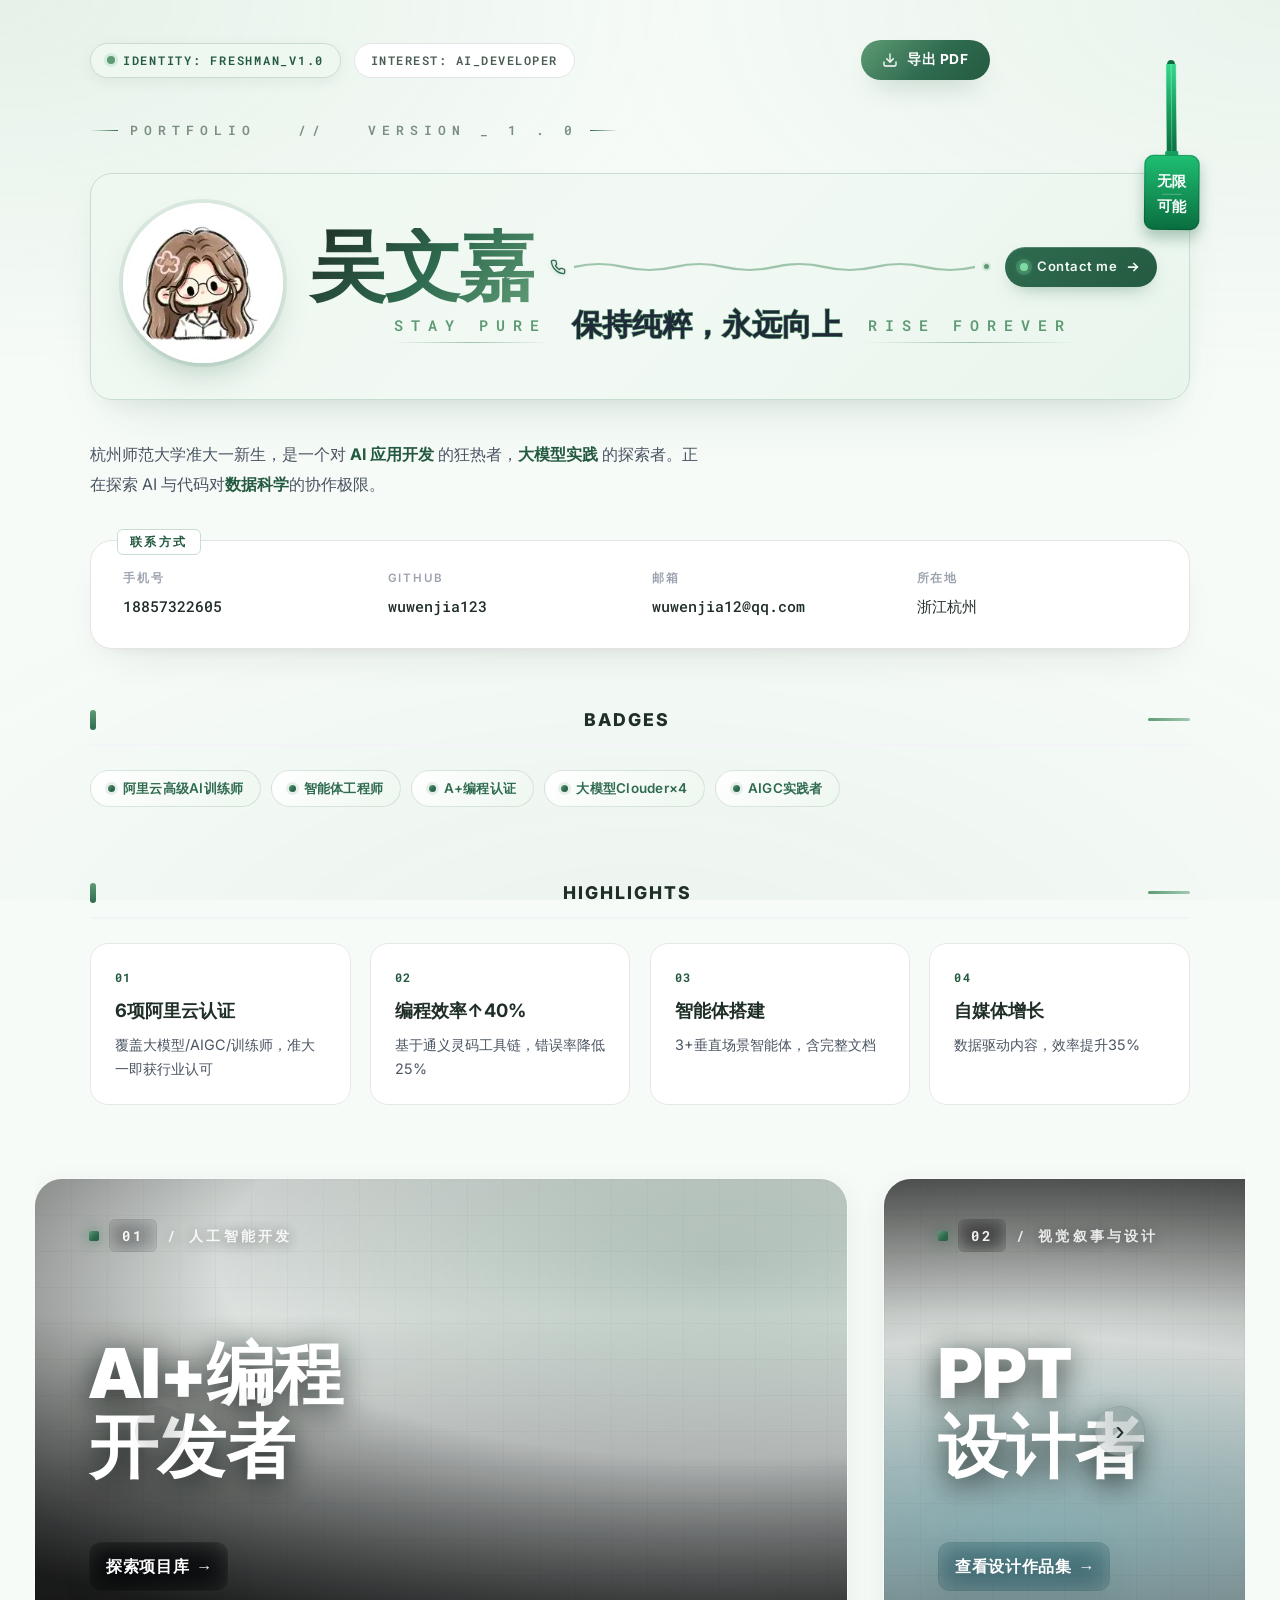
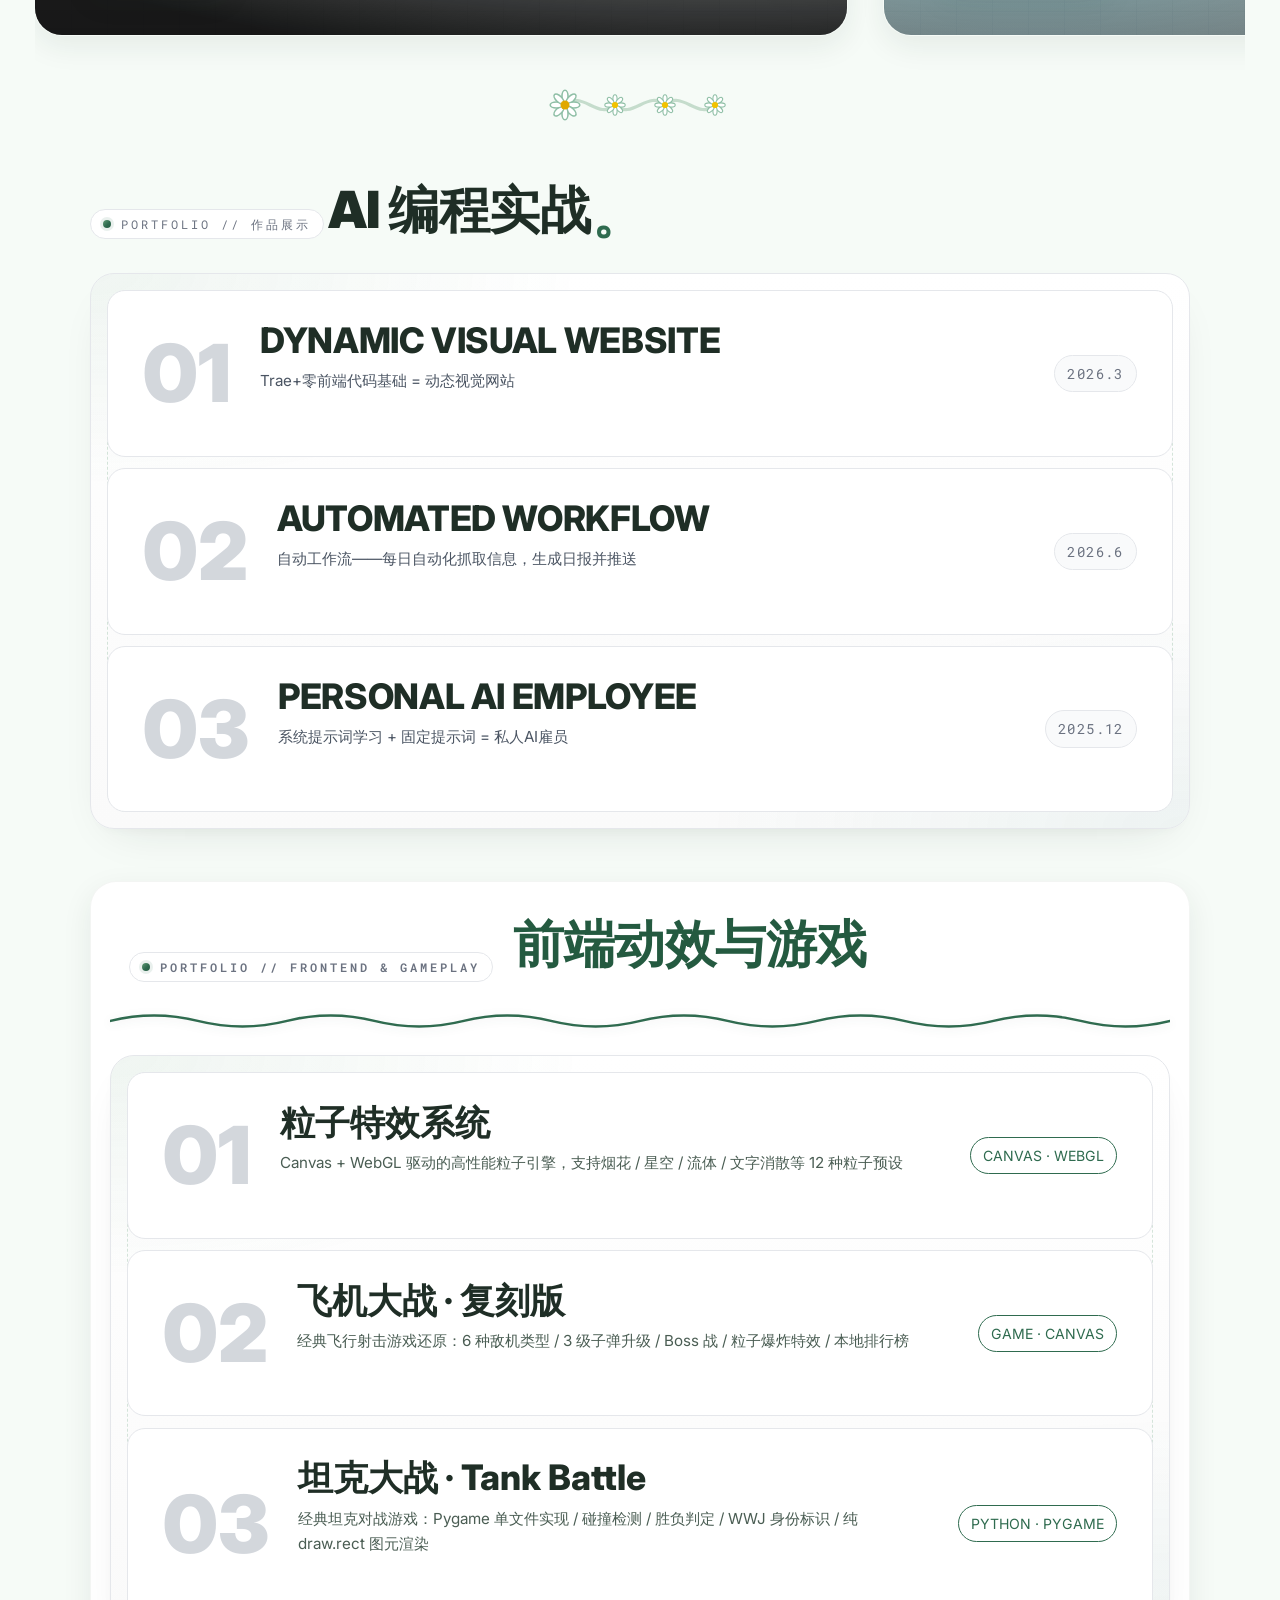
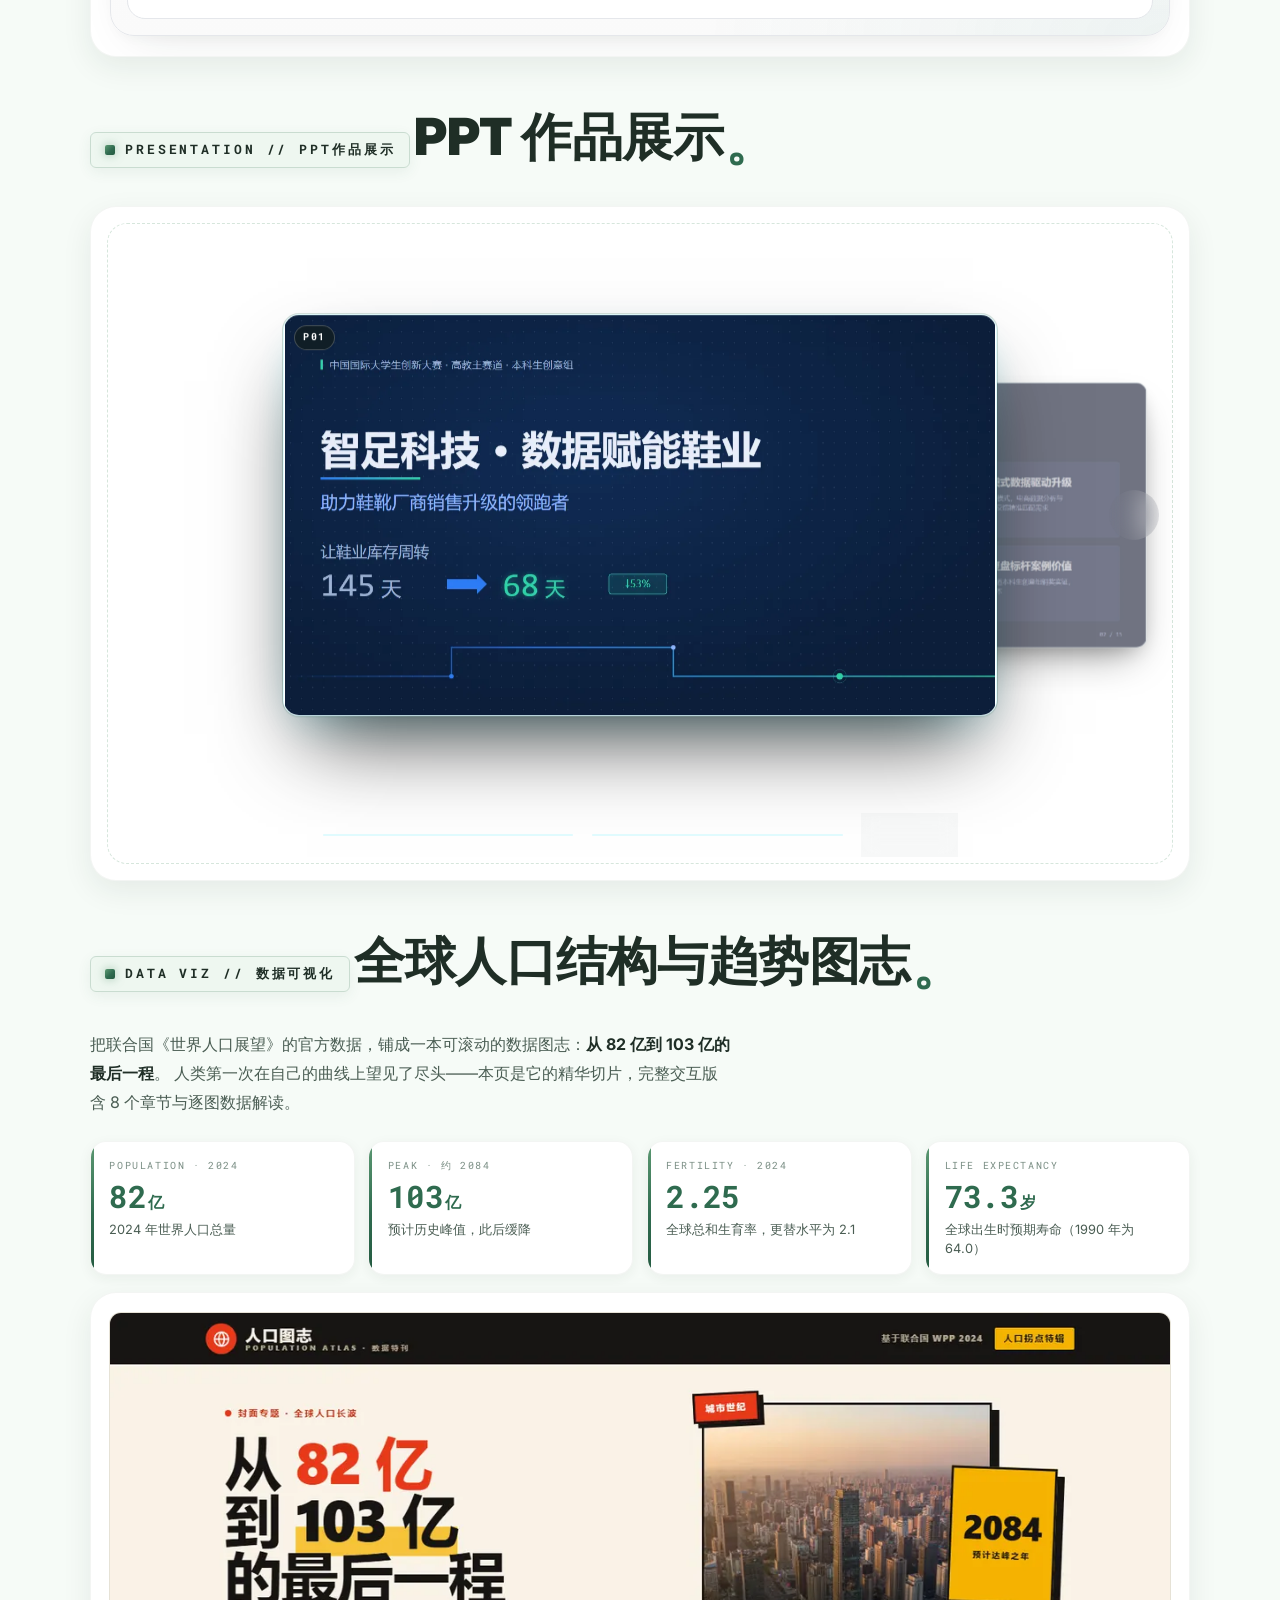
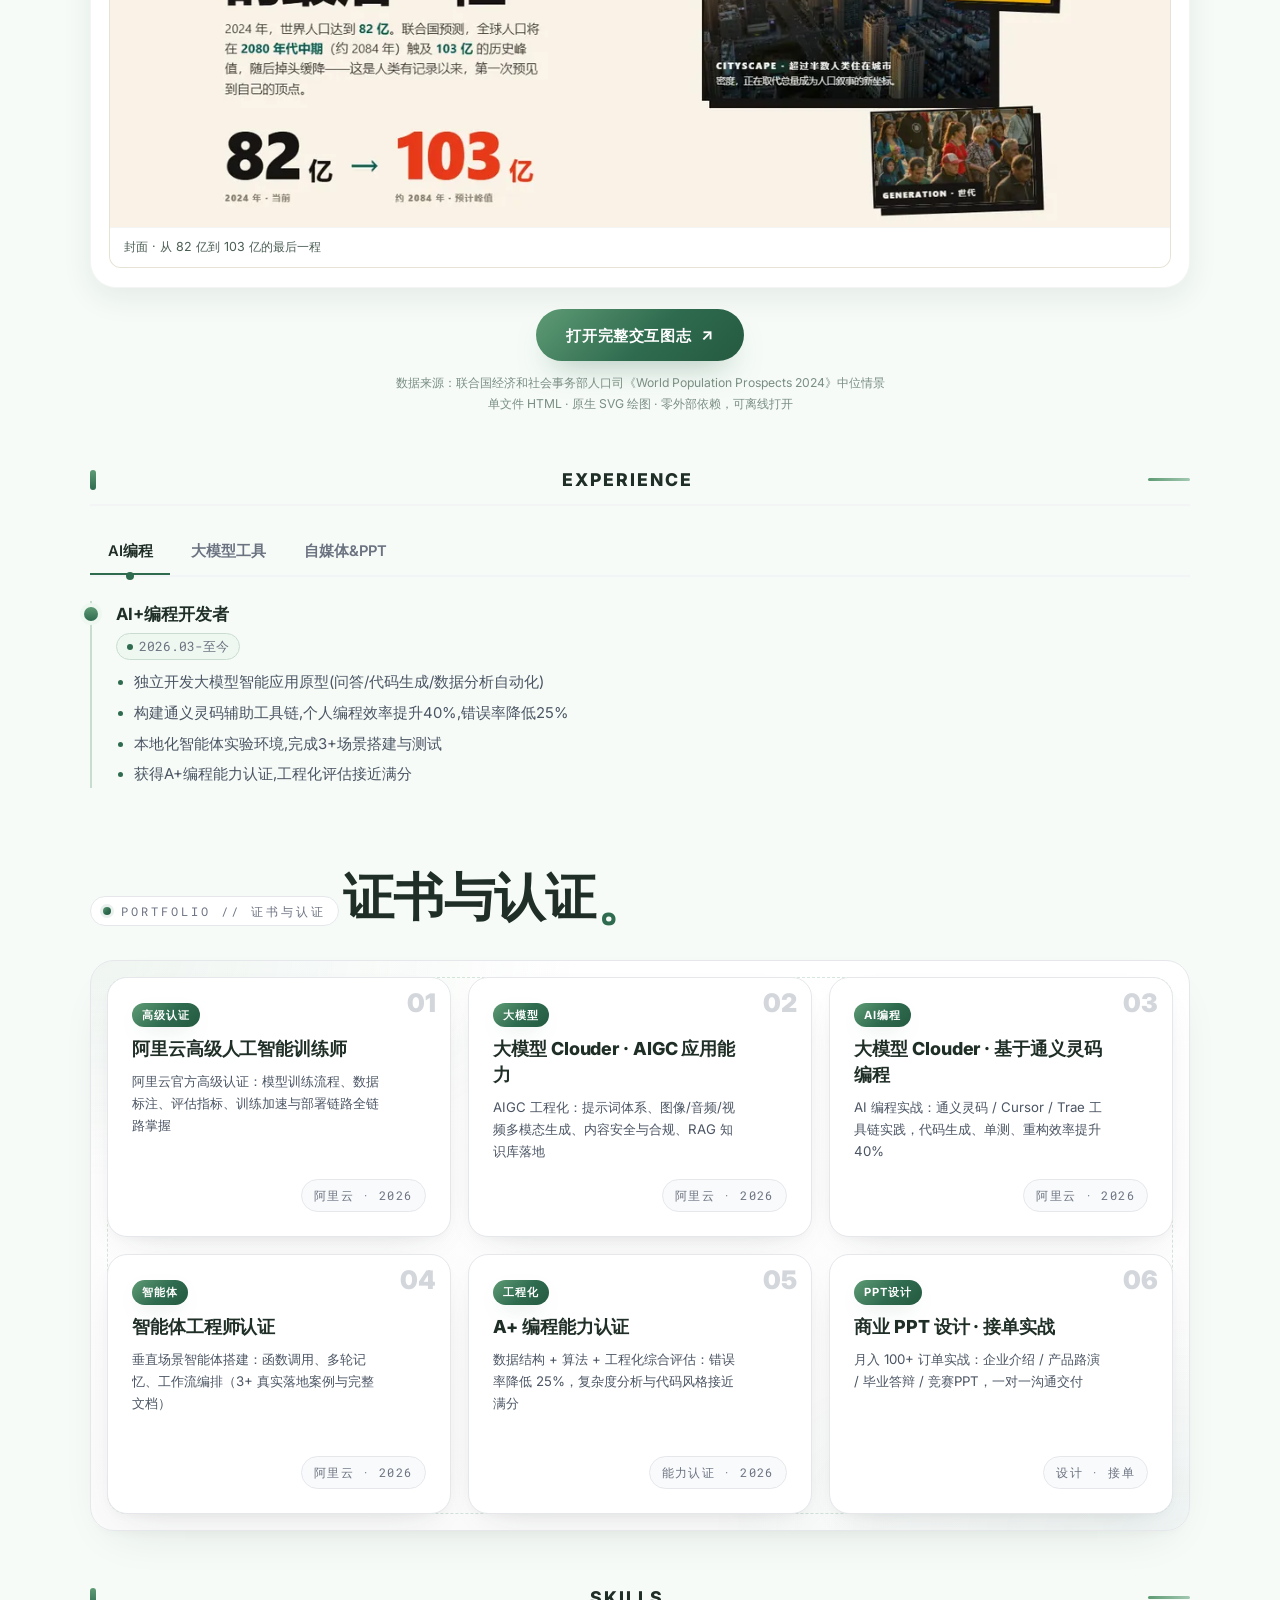
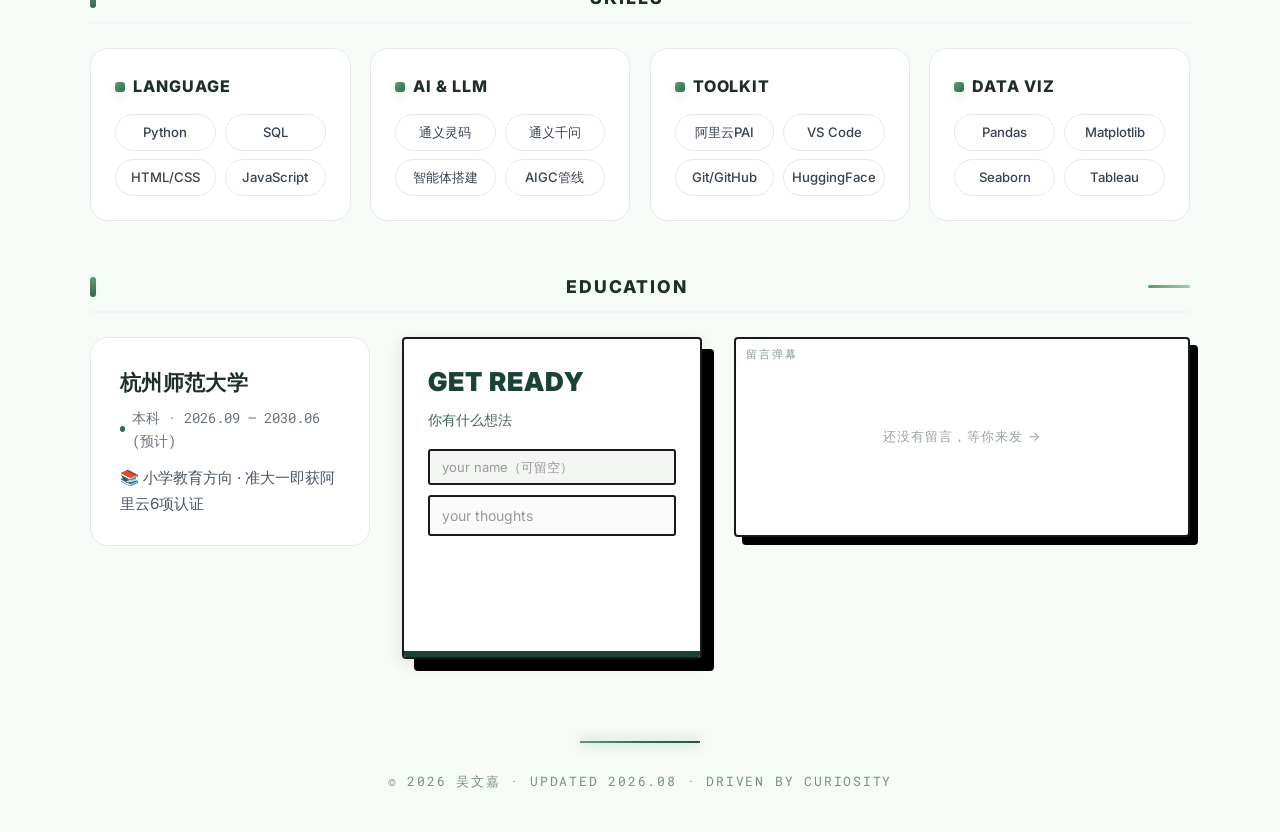
==== index.html @ 11689902 "chore: 数据可视化栏目图集精简为仅展示封面首图 - 移除图集中其余 7 张图表（viz-01~07），仅保留封面 viz-00-cover.webp - 同步删除未引用的 7 个 WebP 资源" ====
<!DOCTYPE html>
<html lang="zh-CN">
<head>
  <meta charset="UTF-8">
  <meta name="viewport" content="width=device-width, initial-scale=1.0, viewport-fit=cover, maximum-scale=5.0, user-scalable=yes">
  <title>吴文嘉 · 个人简历</title>
  <!-- 字体：Inter / Noto Sans SC / Roboto Mono —— Inter 与 Noto Sans SC 使用 Variable 版本（100..900） -->
  <link rel="preconnect" href="https://fonts.googleapis.com" crossorigin>
  <link rel="preconnect" href="https://fonts.gstatic.com" crossorigin>
  <link rel="preconnect" href="https://cdn.jsdelivr.net" crossorigin>
  <!-- 字体非阻塞加载：preload + onload 切换，避免阻塞首屏渲染；noscript 兜底 -->
  <link rel="preload" as="style" href="https://fonts.googleapis.com/css2?family=Inter:wght@100..900&family=Noto+Sans+SC:wght@100..900&family=Roboto+Mono:wght@400;500;700&display=swap" onload="this.onload=null;this.rel='stylesheet'">
  <noscript><link rel="stylesheet" href="https://fonts.googleapis.com/css2?family=Inter:wght@100..900&family=Noto+Sans+SC:wght@100..900&family=Roboto+Mono:wght@400;500;700&display=swap"></noscript>

  <style>
    * {
      margin: 0;
      padding: 0;
      box-sizing: border-box;
    }

    /* ================================================================
       DESIGN SYSTEM · 统一 Token（方案A：白茶青绿 · 墨绿主导）
       基调：米调淡绿（宣纸 + 雨后茶田）+ 深墨绿灰文字 + 墨绿主强调
       ================================================================ */
    :root {
      /* ---- Color · 语义色 ---- */
      --bg-root:        #F6FBF7;   /* 极淡米青绿，宣纸白透一丝茶润 */
      --bg-surface-1:   #EEF7F0;   /* 淡雾青绿，卡片容器底 */
      --bg-surface-2:   #E6F1E9;   /* 青绿中层，分组/分隔底 */
      --bg-card:        #FFFFFF;   /* 纯白卡片 */
      --bg-white:       #FFFFFF;
      --bg-glass:       rgba(50,80,60,0.03);
      --bg-glass-strong:rgba(255,255,255,0.82);

      --text-primary:   #1F2E26;   /* 深墨绿灰 */
      --text-secondary: #4A5D53;   /* 中绿灰 */
      --text-tertiary:  #7A8E84;   /* 浅绿灰 */
      --text-muted:     #A3B1A8;

      --border-soft:    rgba(50,80,60,0.06);
      --border-mid:     rgba(50,80,60,0.10);
      --border-strong:  rgba(50,80,60,0.16);

      /* ---- 强调色：墨绿主强调 + 竹青辅助 ---- */
      --accent-primary:  #2F6B4F;   /* 深墨绿，主强调 */
      --accent-primary-2:#5E9B74;   /* 竹青，浅档/渐变过渡 */
      --accent-red:     #C25E44;
      --accent-green:   #5E9B74;   /* 竹青绿，成功/正向提示 */
      --accent-cyan:    #4F9D8F;
      --accent-magenta: #8A6FB8;
      --accent-violet:  #6B7FA8;

      --neon-glow-primary: 0 10px 30px -12px rgba(47,107,79,0.32);
      --neon-glow-cyan:   0 10px 30px -12px rgba(79,157,143,0.28);
      --neon-glow-magenta:0 10px 30px -12px rgba(138,111,184,0.25);

      /* ---- Gradients ---- */
      --grad-accent:    linear-gradient(135deg, #5E9B74 0%, #2F6B4F 55%, #245A40 100%);
      --grad-neon:      linear-gradient(90deg,  #4F9D8F 0%, #6B7FA8 50%, #8A6FB8 100%);
      --grad-hud:       linear-gradient(135deg, #4F9D8F 0%, #2F6B4F 100%);
      --grad-bg:        radial-gradient(120% 100% at 12% 0%, rgba(94,155,116,0.09) 0%, rgba(0,0,0,0) 55%),
                        radial-gradient(120% 100% at 100% 0%, rgba(94,155,116,0.07) 0%, rgba(0,0,0,0) 55%),
                        radial-gradient(120% 120% at 50% 120%, rgba(94,155,116,0.05) 0%, rgba(0,0,0,0) 60%);
      --grad-grid:
        linear-gradient(rgba(50,80,60,0.05) 1px, transparent 1px),
        linear-gradient(90deg, rgba(50,80,60,0.05) 1px, transparent 1px);

      /* ---- Typography · 通用字族 ---- */
      --font-sans:   'Inter', -apple-system, BlinkMacSystemFont, 'PingFang SC', 'Hiragino Sans GB',
                     'Microsoft YaHei', 'Helvetica Neue', Helvetica, Arial, sans-serif;
      --font-mono:   'Roboto Mono', 'Courier New', Courier, monospace;
      --font-display:'Inter', -apple-system, BlinkMacSystemFont, 'PingFang SC', 'Microsoft YaHei', sans-serif;
      --font-tech:   'Roboto Mono', 'Courier New', monospace;

      /* ---- Spacing · 8px 栅格 ---- */
      --space-1: 0.25rem; --space-2: 0.5rem; --space-3: 0.75rem;
      --space-4: 1rem;   --space-5: 1.5rem;  --space-6: 2rem;
      --space-7: 2.5rem; --space-8: 3rem;    --space-10: 4rem;

      /* ---- Radius · 圆角体系 ---- */
      --r-sm:  6px;
      --r-md:  12px;
      --r-lg:  16px;
      --r-xl:  20px;
      --r-2xl: 26px;
      --r-full:9999px;

      /* ---- Shadow · 统一阴影 ---- */
      --shadow-soft:    0 4px 14px rgba(31,46,38,0.06);
      --shadow-card:    0 10px 30px rgba(31,46,38,0.08);
      --shadow-lift:    0 18px 44px -18px rgba(31,46,38,0.18), 0 8px 20px -12px rgba(31,46,38,0.10);
      --shadow-primary:  0 24px 60px -20px rgba(47,107,79,0.25);
      --shadow-neon:    0 20px 60px -18px rgba(79,157,143,0.18);

      /* ---- Motion · 动效曲线 ---- */
      --ease-out-expo: cubic-bezier(.22,1,.36,1);
      --ease-spring:   cubic-bezier(.34,1.56,.64,1);
      --dur-fast:  .20s;
      --dur-base:  .32s;
      --dur-slow:  .56s;
      --dur-glow:  1.6s;

      /* ---- 玻璃通用参数（仅作为兼容兜底，默认不用） ---- */
      --glass-blur:     blur(14px);
      --glass-blur-sm:  blur(8px);
      --noise-opacity:  0.00;
    }

    /* === 整站背景：白画布 + 极淡径向光晕（还原重构前） === */
    html, body {
      background: var(--bg-root);
      color: var(--text-primary);
      scroll-behavior: smooth;
    }
    body {
      position: relative;
      isolation: isolate;
    }
    body::before {
      content: '';
      position: fixed;
      inset: 0;
      z-index: -2;
      background:
        radial-gradient(90% 70% at 0% 0%, rgba(94,155,116,0.10), rgba(0,0,0,0) 60%),
        radial-gradient(90% 70% at 100% 0%, rgba(94,155,116,0.08), rgba(0,0,0,0) 60%),
        radial-gradient(110% 80% at 50% 110%, rgba(47,107,79,0.05), rgba(0,0,0,0) 65%);
      pointer-events: none;
    }
    body::after {
      content: none;
    }

    body {
      font-family: var(--font-sans);
      color: var(--text-primary);
      line-height: 1.65;
      -webkit-font-smoothing: antialiased;
      -moz-osx-font-smoothing: grayscale;
      display: flex;
      flex-direction: column;
      align-items: center;
      min-height: 100vh;
      padding: 0 1rem;
    }
    /* 全局选择文本 */
    ::selection { background: rgba(47,107,79,0.18); color: #1F2E26; }
    /* 全站内滚动条（还原浅色） */
    ::-webkit-scrollbar { width: 10px; height: 10px; }
    ::-webkit-scrollbar-track { background: transparent; }
    ::-webkit-scrollbar-thumb {
      background: linear-gradient(180deg, #D4D4D8, #A1A1AA);
      border-radius: 999px;
      border: 2px solid var(--bg-root);
    }
    ::-webkit-scrollbar-thumb:hover {
      background: linear-gradient(180deg, #5E9B74, #2F6B4F);
    }

    .container {
      max-width: 1100px;     /* 加宽，给 PPT/三栏作品展示更多呼吸空间 */
      width: 100%;
      display: flex;
      flex-direction: column;
      flex: 1;
      padding: 2.5rem 0;
    }

    /* ============ 顶部标签栏 ============ */
    .top-bar {
      display: flex;
      justify-content: space-between;
      align-items: center;
      margin-bottom: 2.5rem;
      flex-wrap: wrap;
      gap: 1rem;
    }

    .tag-group {
      display: flex;
      gap: 0.8rem;
      flex-wrap: wrap;
    }

    .tag-identity {
      background: #EEF7F0;
      color: #245A40;
      padding: 0.4rem 1rem;
      font-size: 0.78rem;
      font-weight: 600;
      letter-spacing: 0.14em;
      font-family: var(--font-mono);
      display: inline-flex;
      align-items: center;
      gap: 0.5rem;
      border: 1px solid #C9DCD0;
      border-radius: 999px;
      box-shadow: 0 4px 14px rgba(47,107,79,0.08);
    }

    .tag-identity::before {
      content: '';
      width: 8px;
      height: 8px;
      background: var(--accent-green);
      border-radius: 50%;
      display: inline-block;
      box-shadow: 0 0 0 3px rgba(22,163,74,0.12);
      animation: onlinePulse 2s var(--ease-out-expo) infinite;
    }
    @keyframes onlinePulse {
      0%,100% { box-shadow: 0 0 0 3px rgba(22,163,74,0.10); }
      50%     { box-shadow: 0 0 0 5px rgba(22,163,74,0.06); }
    }

    .tag-interest {
      background: #FFFFFF;
      color: var(--text-secondary);
      border: 1px solid #E4E4E7;
      padding: 0.4rem 1rem;
      font-size: 0.78rem;
      font-weight: 600;
      letter-spacing: 0.12em;
      font-family: var(--font-mono);
      border-radius: 999px;
      transition: all var(--dur-base) var(--ease-out-expo);
    }
    .tag-interest:hover {
      color: var(--accent-primary);
      border-color: var(--accent-primary);
      background: #EEF7F0;
      box-shadow: 0 8px 22px -10px rgba(47,107,79,0.30);
    }

    .btn-export {
      background: var(--grad-accent);
      color: #FFFFFF;
      border: none;
      margin-right: 200px;     /* 与右侧挂绳拉开间距，按钮整体左移、不重叠 */
      padding: 0.7rem 1.35rem;
      font-size: 0.86rem;
      font-weight: 700;
      letter-spacing: 0.04em;
      font-family: var(--font-sans);
      cursor: pointer;
      display: inline-flex;
      align-items: center;
      gap: 0.55rem;
      border-radius: 999px;
      transition: all var(--dur-base) var(--ease-out-expo);
      position: relative;
      box-shadow: 0 14px 28px -14px rgba(47,107,79,0.45);
    }
    .btn-export:hover {
      transform: translateY(-2px);
      box-shadow: 0 22px 40px -18px rgba(47,107,79,0.55);
    }
    .btn-export svg { width: 16px; height: 16px; }

    /* ============ PORTFOLIO 标题 ============ */
    .portfolio-title {
      font-family: var(--font-tech);
      font-size: 0.80rem;
      color: var(--text-tertiary);
      letter-spacing: 6px;
      font-weight: 600;
      margin-bottom: 2rem;
      text-transform: uppercase;
      display: inline-flex;
      align-items: center;
      gap: 0.75rem;
    }
    .portfolio-title::before {
      content: '';
      width: 28px; height: 1px;
      background: linear-gradient(90deg, transparent, var(--accent-primary));
    }
    .portfolio-title::after {
      content: '';
      width: 28px; height: 1px;
      background: linear-gradient(90deg, var(--accent-primary), transparent);
    }

    /* ============ Hero 主视觉区 ============ */
    .hero {
      display: flex;
      align-items: stretch;
      justify-content: flex-start;
      gap: 1.6rem;
      margin-bottom: 2.5rem;
      flex-wrap: wrap;
      position: relative;
      padding: 1.8rem 2rem;
      border-radius: 22px;
      background: linear-gradient(135deg, #EEF7F0 0%, #F2F9F4 50%, #E8F5EC 100%);
      border: 1px solid #C9DCD0;
      box-shadow: 0 30px 60px -30px rgba(47,107,79,0.18), 0 10px 30px -10px rgba(31,46,38,0.08);
    }

    .hero-avatar {
      width: clamp(110px, 15vw, 160px);
      height: clamp(110px, 15vw, 160px);
      border-radius: 50%;
      object-fit: cover;
      border: 4px solid #FFFFFF;
      box-shadow: 0 0 0 4px rgba(47,107,79,0.10), 0 18px 40px -18px rgba(47,107,79,0.45);
      flex-shrink: 0;
      align-self: center;
    }

    .hero-content {
      flex: 1;
      min-width: 280px;
      display: flex;
      flex-direction: column;
      justify-content: center;
    }

    .hero-name-row {
      display: flex;
      align-items: center;
      gap: 1rem;
      flex-wrap: wrap;
      margin-bottom: 0.15rem;
    }

    /* 中间装饰线：小电话 + 实波浪线 + 端点小圆点 */
    .hero-name-divider {
      flex: 1 1 auto;
      min-width: 80px;
      display: flex;
      align-items: center;
      gap: 0.55rem;
      color: #5E9B74;
    }
    .hero-name-phone {
      width: 16px;
      height: 16px;
      flex-shrink: 0;
      color: #2F6B4F;
      filter: drop-shadow(0 1px 2px rgba(47,107,79,0.25));
    }
    .hero-name-wave {
      flex: 1 1 auto;
      height: 12px;
      color: rgba(94,155,116,0.55);
      min-width: 30px;
    }
    .hero-name-divider-dot {
      width: 5px;
      height: 5px;
      border-radius: 50%;
      background: #5E9B74;
      flex-shrink: 0;
      box-shadow: 0 0 0 2px rgba(94,155,116,0.18);
    }

    .hero-name {
      font-size: clamp(2.6rem, 8vw, 4.8rem);
      font-weight: 900;
      line-height: 1;
      letter-spacing: -2px;
      background: linear-gradient(135deg, #1F2E26 0%, #2F6B4F 55%, #5E9B74 100%);
      -webkit-background-clip: text;
              background-clip: text;
      -webkit-text-fill-color: transparent;
      color: transparent;
    }

    /* ============ Contact me · 墨绿渐变胶囊按钮（脉冲点 + 箭头） ============ */
    .hero-contact-btn {
      display: inline-flex;
      align-items: center;
      gap: 0.55rem;
      padding: 0.58rem 1.05rem 0.58rem 0.95rem;
      border-radius: 999px;
      background: linear-gradient(135deg, #2F6B4F 0%, #245A40 100%);
      color: #F2F9F4;
      font-size: 0.82rem;
      font-weight: 600;
      letter-spacing: 0.04em;
      text-decoration: none;
      white-space: nowrap;
      flex-shrink: 0;
      box-shadow:
        0 8px 20px -10px rgba(47,107,79,0.55),
        inset 0 1px 0 rgba(255,255,255,0.18);
      transition: transform 0.28s cubic-bezier(0.22,1,0.36,1),
                  box-shadow 0.28s ease,
                  letter-spacing 0.28s ease;
    }
    .hero-contact-btn:hover {
      transform: translateY(-2px);
      letter-spacing: 0.1em;
      box-shadow:
        0 14px 28px -10px rgba(47,107,79,0.62),
        inset 0 1px 0 rgba(255,255,255,0.25);
    }
    .hero-contact-btn:hover .hero-contact-arrow { transform: translateX(3px); }
    .hero-contact-dot {
      width: 8px;
      height: 8px;
      border-radius: 50%;
      background: #7DDBA2;
      box-shadow: 0 0 0 4px rgba(125,219,162,0.22), 0 0 8px rgba(125,219,162,0.55);
      animation: heroPulse 1.8s ease-in-out infinite;
    }
    .hero-contact-arrow {
      width: 14px;
      height: 14px;
      transition: transform 0.28s cubic-bezier(0.22,1,0.36,1);
    }
    @keyframes heroPulse {
      0%, 100% { box-shadow: 0 0 0 4px rgba(125,219,162,0.22), 0 0 8px rgba(125,219,162,0.55); }
      50%      { box-shadow: 0 0 0 9px rgba(125,219,162,0.05), 0 0 14px rgba(125,219,162,0.85); }
    }

    /* ============ 首页挂绳吊牌（React Bits Lanyard 原生重写 · 卡片写「无限可能」，顶端置于「导出 PDF」右侧、翠绿色） ============ */
    .top-bar-right {
      position: relative;
      display: flex;
      align-items: center;
      gap: 1.1rem;
    }
    .hero-lanyard {
      position: absolute;
      top: 6px;
      left: calc(100% - 118px);
      width: 198px;
      height: 267px;
      z-index: 20;
      cursor: grab;
      user-select: none;
      -webkit-user-select: none;
      touch-action: none;
    }
    .hero-lanyard:active { cursor: grabbing; }
    .hero-lanyard canvas {
      width: 100%;
      height: 100%;
      display: block;
    }
    /* 手机端：隐藏挂绳，恢复按钮原布局 */
    @media (max-width: 640px) {
      .top-bar-right { align-items: flex-start; }
      .btn-export { margin-right: 0; }
      .hero-lanyard { display: none; }
    }

    /* ============ 副标题三栏：左英文 + 中描边中文 + 右英文（紧凑居中） ============ */
    .hero-subtitle-row {
      display: flex;
      align-items: center;
      justify-content: center;
      gap: 1.1rem;
      flex-wrap: wrap;
      width: fit-content;
      max-width: 100%;
      margin: 0 auto;
    }
    .hero-en {
      font-family: 'Roboto Mono', ui-monospace, 'SF Mono', Menlo, monospace;
      font-size: 0.92rem;
      font-weight: 600;
      letter-spacing: 8px;
      text-transform: uppercase;
      color: #5E9B74;
      white-space: nowrap;
      flex-shrink: 0;
      position: relative;
      padding: 0 4px;
    }
    .hero-en::before {
      content: '';
      position: absolute;
      left: 0; right: 0; bottom: -5px;
      height: 1px;
      background: linear-gradient(90deg, transparent 0%, rgba(94,155,116,0.55) 50%, transparent 100%);
    }
    .hero-en--left  { text-align: left;  }
    .hero-en--right { text-align: right; }
    .hero-subtitle { flex: 0 0 auto; min-width: 0; }

    .hero-subtitle {
      font-size: clamp(1.4rem, 3.6vw, 2rem);
      font-weight: 700;
      color: #1F2937;
      margin-bottom: 0;
      line-height: 1.3;
      font-family: var(--font-sans);
      letter-spacing: 0.02em;
    }

    .hero-desc-wrapper { margin-top: 1.4rem; }

    .hero-desc {
      font-size: 1rem;
      color: #4B5563;
      max-width: 620px;
      line-height: 1.85;
      font-weight: 400;
    }
    .hero-desc strong {
      color: #245A40;
      font-weight: 700;
    }

    /* ============ 联系方式卡片 ============ */
    .contact-card {
      position: relative;
      background: #FFFFFF;
      border: 1px solid #E4E4E7;
      border-radius: 22px;
      padding: 1.8rem 2rem;
      display: grid;
      grid-template-columns: repeat(auto-fit, minmax(180px, 1fr));
      gap: 1.5rem;
      margin-bottom: 3.5rem;
      box-shadow: 0 18px 46px -24px rgba(31,46,38,0.16), 0 6px 16px -8px rgba(31,46,38,0.08);
    }
    .contact-card::before {
      content: '联系方式';
      position: absolute;
      top: -12px; left: 1.6rem;
      padding: 2px 12px;
      background: #FFFFFF;
      color: #245A40;
      font-family: var(--font-sans);
      font-size: 0.78rem;
      letter-spacing: 0.20em;
      font-weight: 700;
      border-radius: 6px;
      border: 1px solid #C9DCD0;
    }

    .contact-item { display: flex; flex-direction: column; gap: 0.35rem; }

    .contact-label {
      font-size: 0.72rem;
      color: #9CA3AF;
      font-weight: 600;
      letter-spacing: 0.16em;
      font-family: var(--font-sans);
      text-transform: uppercase;
    }

    .contact-value {
      font-size: 0.95rem;
      color: #1F2E26;
      font-weight: 500;
      font-family: var(--font-mono);
      word-break: break-all;
    }

    .contact-value a { color: #1F2E26; text-decoration: none; transition: color var(--dur-base) var(--ease-out-expo); }
    .contact-value a:hover { color: var(--accent-primary); }

    /* ============ Section 通用样式 ============ */
    .section { margin-bottom: 3.2rem; scroll-margin-top: 72px; }
    @media (max-width: 767.98px) { .section { margin-bottom: 2.5rem; scroll-margin-top: 62px; } }

    .section-title {
      font-family: var(--font-sans);
      font-size: 1.1rem;
      color: #1F2E26;
      letter-spacing: 2px;
      font-weight: 800;
      text-transform: none;
      margin-bottom: 1.5rem;
      padding-bottom: 0.6rem;
      border-bottom: 2px solid #F3F4F6;
      display: flex;
      align-items: center;
      justify-content: space-between;
      position: relative;
    }
    .section-title::before {
      content: '';
      display: inline-block;
      width: 6px; height: 20px;
      border-radius: 3px;
      margin-right: 10px;
      background: linear-gradient(180deg, #5E9B74 0%, #2F6B4F 100%);
    }
    .section-title::after {
      content: '';
      width: 42px;
      height: 3px;
      border-radius: 999px;
      background: linear-gradient(90deg, #5E9B74, #A3C9B2);
    }
    .section-title > :first-child {
      display: inline-flex;
      align-items: center;
    }

    /* ============ 亮点成果卡片网格 ============ */
    .card-grid {
      display: grid;
      grid-template-columns: repeat(auto-fit, minmax(240px, 1fr));
      gap: 1.2rem;
    }
    @media (min-width: 1100px) {
      #highlightsGrid.card-grid,
      #skillsGrid.card-grid { grid-template-columns: repeat(4, minmax(0, 1fr)); }
    }
    @media (min-width: 640px) and (max-width: 1099.98px) {
      #highlightsGrid.card-grid,
      #skillsGrid.card-grid { grid-template-columns: repeat(2, minmax(0, 1fr)); }
    }
    @media (max-width: 639.98px) {
      #highlightsGrid.card-grid,
      #skillsGrid.card-grid { grid-template-columns: minmax(0, 1fr); }
    }

    .card {
      position: relative;
      background: #FFFFFF;
      border: 1px solid #E5E7EB;
      border-radius: 18px;
      padding: 1.5rem;
      transition:
        transform var(--dur-base) var(--ease-out-expo),
        box-shadow var(--dur-base) ease,
        border-color var(--dur-base) ease,
        background var(--dur-base) ease;
      overflow: hidden;
    }
    .card::before {
      content: '';
      position: absolute;
      left: 0; top: 0;
      width: 120px; height: 120px;
      background: radial-gradient(circle at 0% 0%, rgba(94,155,116,0.18), rgba(0,0,0,0) 65%);
      pointer-events: none;
      opacity: 0;
      transition: opacity var(--dur-base) ease;
    }
    .card::after {
      content: '';
      position: absolute;
      inset: 0;
      pointer-events: none;
      border-radius: inherit;
      background: linear-gradient(180deg, rgba(94,155,116,0.05) 0%, transparent 35%);
      opacity: 0;
      transition: opacity var(--dur-base) ease;
    }
    .card:hover {
      border-color: #8FBCA2;
      box-shadow: 0 28px 56px -24px rgba(47,107,79,0.25), 0 10px 24px -12px rgba(31,46,38,0.12);
      transform: translateY(-4px);
    }
    .card:hover::before { opacity: 1; }
    .card:hover::after  { opacity: 1; }

    .card-num {
      font-family: var(--font-mono);
      font-size: 0.75rem;
      color: #245A40;
      font-weight: 700;
      margin-bottom: 0.5rem;
      letter-spacing: 0.12em;
    }

    .card h3 {
      font-size: 1.15rem;
      font-weight: 700;
      color: #1F2E26;
      margin-bottom: 0.45rem;
      transition: color var(--dur-base) ease;
    }
    .card:hover h3 { color: var(--accent-primary); }

    .card p {
      font-size: 0.9rem;
      color: #4B5563;
      line-height: 1.65;
    }

    /* ============ 徽章组 ============ */
    .badge-group {
      display: flex; flex-wrap: wrap; gap: 0.6rem; margin-bottom: 1.2rem;
    }

    .badge {
      display: inline-flex;
      align-items: center;
      gap: 0.5rem;
      background: linear-gradient(135deg, #FFFFFF 0%, #EEF7F0 100%);
      border: 1px solid rgba(47,107,79,0.16);
      padding: 0.42rem 1.05rem;
      border-radius: 999px;
      font-size: 0.84rem;
      font-weight: 600;
      color: #2F6B4F;
      letter-spacing: 0.02em;
      position: relative;
      transition:
        transform var(--dur-base) var(--ease-out-expo),
        background var(--dur-base) ease,
        color var(--dur-base) ease,
        border-color var(--dur-base) ease,
        box-shadow var(--dur-base) ease;
    }
    /* 圆点装饰 */
    .badge::before {
      content: '';
      width: 7px; height: 7px;
      border-radius: 50%;
      background: var(--grad-accent);
      box-shadow: 0 0 0 3px rgba(47,107,79,0.10);
      flex-shrink: 0;
      transition: transform var(--dur-base) var(--ease-out-expo);
    }
    .badge:hover {
      background: linear-gradient(135deg, #2F6B4F 0%, #245A40 100%);
      color: #FFFFFF;
      border-color: transparent;
      transform: translateY(-2px);
      box-shadow: 0 14px 30px -12px rgba(47,107,79,0.40);
    }
    .badge:hover::before {
      background: #FFFFFF;
      box-shadow: 0 0 0 3px rgba(255,255,255,0.25);
      transform: scale(1.15);
    }

    /* ============ 经历 Tabs ============ */
    .tabs-container {
      display: flex;
      border-bottom: 2px solid #F3F4F6;
      margin-bottom: 1.5rem;
      gap: 0.2rem;
      flex-wrap: wrap;
    }

    .tab-btn {
      background: transparent;
      border: none;
      padding: 0.75rem 1.1rem;
      font-weight: 600;
      color: #6B7280;
      cursor: pointer;
      border-bottom: 2px solid transparent;
      transition: color var(--dur-base) var(--ease-out-expo), border-color var(--dur-base) var(--ease-out-expo), transform var(--dur-fast) var(--ease-out-expo);
      font-size: 0.92rem;
      font-family: var(--font-sans);
      position: relative;
    }
    .tab-btn.active {
      color: #1F2E26;
      border-bottom: 2px solid var(--accent-primary);
    }
    .tab-btn.active::after {
      content: '';
      position: absolute;
      left: 50%; bottom: -7px; transform: translateX(-50%);
      width: 8px; height: 8px; border-radius: 50%;
      background: var(--accent-primary);
    }
    .tab-btn:hover:not(.active) { color: #374151; transform: translateY(-1px); }

    /* ============ 时间线 ============ */
    .timeline-item {
      padding-left: 1.5rem;
      margin-bottom: 1.8rem;
      position: relative;
      border-left: 2px solid #C9DCD0;
    }
    .timeline-item::before {
      content: '';
      width: 14px; height: 14px;
      background: linear-gradient(180deg, #5E9B74, #2F6B4F);
      border-radius: 50%;
      position: absolute;
      left: -8px; top: 6px;
      box-shadow: 0 0 0 4px #EEF7F0;
    }
    .timeline-title {
      font-weight: 700; font-size: 1.05rem; color: #1F2E26; margin-bottom: 0.15rem;
    }
    .timeline-period {
      font-size: 0.80rem;
      color: #6B7280;
      font-family: var(--font-mono);
      margin-bottom: 0.6rem;
      display: inline-flex;
      align-items: center;
      gap: 0.4rem;
      padding: 2px 10px;
      border-radius: 999px;
      border: 1px solid #C9DCD0;
      background: #EEF7F0;
    }
    .timeline-period::before {
      content: '';
      width: 6px; height: 6px; border-radius: 50%;
      background: var(--accent-primary);
    }
    .timeline-item ul { padding-left: 1.1rem; }
    .timeline-item li {
      margin-bottom: 0.35rem;
      color: #4B5563;
      font-size: 0.93rem;
      line-height: 1.7;
    }
    .timeline-item li::marker { color: var(--accent-primary); }

    /* ============ 证书卡片 ============ */
    .cert-card {
      background: #FFFFFF;
      border: 1px solid #E5E7EB;
      border-radius: 18px;
      padding: 1.3rem;
      transition:
        transform var(--dur-base) var(--ease-out-expo),
        box-shadow var(--dur-base) ease,
        border-color var(--dur-base) ease;
      display: flex;
      flex-direction: column;
    }
    .cert-card:hover {
      border-color: #8FBCA2;
      transform: translateY(-3px);
      box-shadow: 0 28px 56px -24px rgba(47,107,79,0.22), 0 10px 24px -12px rgba(31,46,38,0.10);
    }
    .cert-tag {
      background: var(--grad-accent);
      color: #FFFFFF;
      padding: 0.22rem 0.72rem;
      border-radius: 999px;
      font-size: 0.72rem;
      width: fit-content;
      font-weight: 700;
      margin-bottom: 0.7rem;
      letter-spacing: 0.08em;
      box-shadow: 0 8px 20px -8px rgba(47,107,79,0.35);
    }
    .cert-name {
      font-size: 0.95rem; font-weight: 700; color: #1F2E26; margin-bottom: 0.7rem; line-height: 1.4;
    }
    .cert-image {
      width: 100%; height: 140px;
      border-radius: 12px;
      background: #FFFFFF;
      object-fit: cover;
      border: 1px solid #E5E7EB;
      cursor: pointer;
      transition: transform var(--dur-base) var(--ease-out-expo), box-shadow var(--dur-base) ease;
    }
    .cert-image:hover {
      transform: scale(1.02);
      box-shadow: 0 18px 44px -16px rgba(31,46,38,0.18);
    }

    /* ============ 技能矩阵 ============ */
    .skill-category {
      font-size: 1rem;
      font-weight: 800;
      color: #1F2E26;
      margin-bottom: 0.9rem;
      letter-spacing: 0.06em;
      font-family: var(--font-sans);
      display: inline-flex;
      align-items: center;
      gap: 0.5rem;
    }
    .skill-category::before {
      content: '';
      width: 10px; height: 10px; border-radius: 3px;
      background: linear-gradient(135deg, #5E9B74, #2F6B4F);
      box-shadow: 0 4px 10px -2px rgba(47,107,79,0.30);
    }
    .skill-items {
      display: grid;
      grid-template-columns: repeat(2, 1fr);
      gap: 0.55rem;
    }
    .skill-tag {
      background: #FFFFFF;
      padding: 0.4rem 0.5rem;
      border-radius: 999px;
      font-size: 0.82rem;
      color: #374151;
      font-weight: 500;
      text-align: center;
      border: 1px solid #E5E7EB;
      transition:
        transform var(--dur-base) var(--ease-out-expo),
        background var(--dur-base) ease,
        color var(--dur-base) ease,
        border-color var(--dur-base) ease,
        box-shadow var(--dur-base) ease;
    }
    .skill-tag:hover {
      background: #EEF7F0;
      color: var(--accent-primary);
      border-color: #8FBCA2;
      font-weight: 700;
      transform: translateY(-1px);
      box-shadow: 0 10px 24px -10px rgba(47,107,79,0.28);
    }

    /* ============ 教育背景 ============ */
    .edu-card {
      position: relative;
      background: #FFFFFF;
      border: 1px solid #E5E7EB;
      border-radius: 18px;
      padding: 1.8rem;
      max-width: 700px;
      overflow: hidden;
      transition: transform var(--dur-base) var(--ease-out-expo), box-shadow var(--dur-base) ease, border-color var(--dur-base) ease;
    }
    .edu-card::before {
      content: '';
      position: absolute;
      inset: 0;
      pointer-events: none;
      background: radial-gradient(circle at 0% 0%, rgba(94,155,116,0.14), rgba(0,0,0,0) 55%);
      opacity: 0;
      transition: opacity var(--dur-base) ease;
    }
    .edu-card:hover {
      border-color: #8FBCA2;
      transform: translateY(-3px);
      box-shadow: 0 28px 56px -24px rgba(47,107,79,0.22), 0 10px 24px -12px rgba(31,46,38,0.10);
    }
    .edu-card:hover::before { opacity: 1; }

    .edu-school {
      font-size: 1.3rem;
      font-weight: 800;
      color: #1F2E26;
      margin-bottom: 0.3rem;
      letter-spacing: 0.02em;
    }

    .edu-info {
      font-size: 0.88rem;
      color: #6B7280;
      font-family: var(--font-mono);
      margin-bottom: 0.8rem;
      display: inline-flex;
      align-items: center;
      gap: 0.45rem;
    }
    .edu-info::before {
      content: '';
      width: 6px; height: 6px; border-radius: 50%;
      background: var(--accent-primary);
    }
    .edu-desc {
      font-size: 0.95rem;
      color: #4B5563;
      line-height: 1.7;
    }

    /* ============ 教育背景行（左教育 + 右留言卡） ============ */
    .edu-row {
      display: flex;
      gap: 2rem;
      align-items: flex-start;
      flex-wrap: wrap;
    }
    .edu-row .edu-card { flex: 1; min-width: 280px; max-width: 520px; }

    /* ============ 书页风格留言卡片 (Newsletter Card) ============ */
    .nl-card {
      flex: 0 0 300px;
      position: relative;
    }
    .nl-page {
      background: #fff;
      border: 2px solid #1a1a1a;
      border-radius: 4px;
      padding: 28px 24px 24px;
      box-shadow:
        12px 12px 0 #000,
        0 4px 16px rgba(0,0,0,0.10);
      position: relative;
      transition: transform 0.35s ease, box-shadow 0.35s ease;
    }
    /* 书页底部深绿色装订线效果 */
    .nl-page::after {
      content: '';
      position: absolute;
      bottom: 0; left: 0; right: 0;
      height: 6px;
      background: #1B4332;
      border-radius: 0 0 2px 2px;
    }
    .nl-card:hover .nl-page {
      transform: translate(-5px, -5px);
      box-shadow:
        17px 17px 0 #000,
        0 8px 24px rgba(0,0,0,0.14);
    }
    .nl-title {
      font-size: 26px;
      font-weight: 900;
      color: #1B4332;
      text-transform: uppercase;
      letter-spacing: 0.04em;
      margin-bottom: 12px;
      line-height: 1.15;
    }
    .nl-sub {
      font-size: 14px;
      color: #1B4332;
      line-height: 1.6;
      margin-bottom: 18px;
      opacity: 0.82;
    }
    .nl-input {
      width: 100%;
      border: 2px solid #1a1a1a;
      border-radius: 3px;
      padding: 10px 12px;
      font-size: 14px;
      font-family: inherit;
      color: #1B4332;
      background: #fafafa;
      outline: none;
      transition: border-color 0.2s, box-shadow 0.2s;
      margin-bottom: 14px;
      box-sizing: border-box;
    }
    .nl-input::placeholder { color: #999; }
    .nl-input:focus {
      border-color: #1B4332;
      box-shadow: 0 0 0 3px rgba(27,67,50,0.12);
    }

    /* 昵称输入框：比留言框稍窄的一行，风格保持一致 */
    .nl-input-name {
      margin-bottom: 10px;
      font-size: 13px;
      padding: 8px 12px;
      background: #f4f6f4;
    }
    /* 发送状态提示 */
    .nl-status {
      margin-top: 12px;
      min-height: 18px;
      font-size: 12.5px;
      line-height: 1.5;
      font-weight: 600;
      color: #1B4332;
      opacity: 0;
      transform: translateY(-3px);
      transition: opacity .28s ease, transform .28s ease;
      text-align: left;
    }
    .nl-status.show { opacity: 1; transform: translateY(0); }
    .nl-status.ok    { color: #1B7F4B; }
    .nl-status.error { color: #B3261E; }
    .nl-status.sending { color: #6b6b6b; }
    /* 发送中：按钮降低可点性 + 光标等待 */
    .nl-btn.is-loading { pointer-events: none; }
    .nl-btn.is-loading .nl-btn-face { opacity: .72; }
    /* honeypot：真人看不见，只用来骗机器人 */
    .nl-hp {
      position: absolute !important;
      left: -9999px !important;
      width: 1px !important;
      height: 1px !important;
      opacity: 0 !important;
      pointer-events: none !important;
    }
    .nl-btn {
      position: relative;
      display: inline-block;
      width: 140px;
      height: 46px;
      padding: 0;
      border: none;
      background: transparent;
      cursor: pointer;
      font-size: 14px;
      font-weight: 800;
      text-transform: uppercase;
      letter-spacing: 0.06em;
      perspective: 600px;
      transform-style: preserve-3d;
    }
    .nl-btn-face {
      position: absolute;
      inset: 0;
      display: flex;
      align-items: center;
      justify-content: center;
      border: 2px solid #1a1a1a;
      border-radius: 3px;
      backface-visibility: hidden;
      -webkit-backface-visibility: hidden;
      transition: transform 0.55s cubic-bezier(.4,.15,.2,1);
    }
    .nl-btn-front {
      background: #1a1a1a;
      color: #fff;
      transform: rotateX(0deg);
    }
    .nl-btn-back {
      background: #2EA86A;
      border-color: #2EA86A;
      color: #fff;
      transform: rotateX(180deg);
      box-shadow: 0 8px 18px rgba(46,168,106,0.35);
    }
    /* 魔方翻转：hover 时绕 X 轴 180° 翻面 */
    .nl-btn:hover .nl-btn-front { transform: rotateX(-180deg); }
    .nl-btn:hover .nl-btn-back { transform: rotateX(0deg); }
    .nl-btn:active { transform: scale(0.97); }

    /* ============ 留言弹幕（右侧循环飘动） ============ */
    .nl-danmu {
      position: relative;
      flex: 1 1 260px;
      min-width: 240px;
      height: 200px;
      overflow: hidden;
      background: #fff;
      border: 2px solid #1a1a1a;
      border-radius: 4px;
      box-shadow: 8px 8px 0 #000;
    }
    .nl-danmu::before {
      content: '留言弹幕';
      position: absolute;
      top: 6px; left: 10px;
      font-family: var(--font-mono);
      font-size: 11px;
      letter-spacing: 2px;
      color: #1B4332;
      opacity: 0.55;
      z-index: 2;
    }
    .danmu-item {
      position: absolute;
      left: 0;
      white-space: nowrap;
      font-size: 14px;
      font-weight: 700;
      color: #1a1a1a;
      padding: 2px 8px;
      animation-name: danmu-move;
      animation-timing-function: linear;
      animation-iteration-count: infinite;
      will-change: transform;
    }
    @keyframes danmu-move {
      from { transform: translateX(102%); }
      to   { transform: translateX(-110%); }
    }
    .nl-danmu-empty {
      position: absolute;
      top: 50%; left: 50%;
      transform: translate(-50%, -50%);
      width: 80%;
      text-align: center;
      font-size: 13px;
      color: #9aa3a0;
      letter-spacing: 1px;
      pointer-events: none;
    }

    /* 手机端：留言卡折到下方 */
    @media (max-width: 680px) {
      .nl-card { flex: 1 1 100%; min-width: unset; }
      .nl-page { padding: 22px 18px 20px; }
      .nl-danmu { flex: 1 1 100%; min-width: unset; height: 160px; }
    }

    /* ============ AI 编程实战板块 ============ */
    .ai-practice-header { margin-bottom: 1.5rem; }

    .ai-practice-tag {
      font-family: var(--font-mono);
      font-size: 0.78rem;
      color: #6B7280;
      letter-spacing: 3px;
      margin-bottom: 0.6rem;
      display: inline-flex;
      align-items: center;
      gap: 0.6rem;
      padding: 4px 12px;
      border-radius: 999px;
      background: #FFFFFF;
      border: 1px solid #E5E7EB;
    }
    .ai-practice-tag::before {
      content: '';
      width: 8px; height: 8px;
      background: var(--grad-accent);
      border-radius: 50%;
      box-shadow: 0 0 0 3px rgba(47,107,79,0.10);
    }

    .ai-practice-title {
      font-size: clamp(2rem, 5vw, 3.2rem);
      font-weight: 900;
      line-height: 1.1;
      color: #1F2E26;
      letter-spacing: -0.5px;
      display: inline-flex;
      align-items: flex-end;
      font-family: var(--font-sans);
    }
    .ai-practice-title-dot {
      color: var(--accent-primary);
      font-size: 1em; line-height: 0.9; margin-left: 2px;
    }

    .ai-practice-wrap {
      position: relative;
      background: linear-gradient(180deg, #FFFFFF 0%, #FAFAFA 100%);
      border: 1px solid #E5E7EB;
      border-radius: 24px;
      padding: 1rem;
      box-shadow: 0 18px 46px -24px rgba(31,46,38,0.14), 0 6px 16px -8px rgba(31,46,38,0.06);
      overflow: hidden;
    }
    .ai-practice-wrap::before {
      content: '';
      position: absolute;
      inset: 0;
      background:
        radial-gradient(70% 60% at 0% 0%, rgba(94,155,116,0.14), rgba(0,0,0,0) 65%),
        radial-gradient(70% 60% at 100% 100%, rgba(79,157,143,0.10), rgba(0,0,0,0) 65%);
      pointer-events: none;
      opacity: 0.7;
    }
    .ai-practice-wrap::after {
      content: '';
      position: absolute;
      inset: 16px;
      border-radius: 20px;
      border: 1px dashed rgba(94,155,116,0.25);
      pointer-events: none;
    }
    .ai-practice-wrap > * { position: relative; z-index: 2; }

    .ai-card {
      position: relative;
      background: #FFFFFF;
      border: 1px solid #E5E7EB;
      border-radius: 18px;
      text-decoration: none;
      padding: 1.8rem 2.2rem;
      margin-bottom: 0.7rem;
      color: #1F2E26;
      display: grid;
      grid-template-columns: auto 1fr auto;
      gap: 1.8rem;
      align-items: center;
      cursor: pointer;
      overflow: hidden;
      transition:
        color var(--dur-base) ease,
        background var(--dur-base) ease,
        border-color var(--dur-base) ease,
        transform var(--dur-base) var(--ease-out-expo),
        box-shadow var(--dur-base) ease;
    }
    .ai-card:last-child { margin-bottom: 0; }

    /* AI Card · hover 高光（从左向右淡入 + 顶部暖色渐变） */
    .ai-card::before {
      content: '';
      position: absolute;
      left: 0; top: 0;
      width: 160px; height: 160px;
      background: radial-gradient(circle at 0% 0%, rgba(94,155,116,0.20), rgba(0,0,0,0) 60%);
      opacity: 0;
      transition: opacity var(--dur-base) ease;
      pointer-events: none;
    }
    .ai-card::after {
      content: '';
      position: absolute;
      inset: 0;
      background: linear-gradient(180deg, rgba(94,155,116,0.06), transparent 50%);
      opacity: 0;
      transition: opacity var(--dur-base) ease;
      pointer-events: none;
    }
    .ai-card:hover {
      border-color: #8FBCA2;
      transform: translateY(-2px);
      box-shadow: 0 28px 56px -24px rgba(47,107,79,0.22), 0 10px 24px -12px rgba(31,46,38,0.10);
    }
    .ai-card:hover::before,
    .ai-card:hover::after  { opacity: 1; }

    .ai-card-num {
      font-size: clamp(3rem, 7vw, 5rem);
      font-weight: 900;
      color: #D1D5DB;
      line-height: 1;
      font-family: var(--font-sans);
      transition: color var(--dur-base) ease;
      opacity: 0.95;
    }
    .ai-card:hover .ai-card-num { color: var(--accent-primary); }

    .ai-card-body { min-width: 0; }

    .ai-card-title {
      font-size: clamp(1.4rem, 3vw, 2.2rem);
      font-weight: 800;
      color: #1F2E26;
      letter-spacing: -0.01em;
      margin-bottom: 0.5rem;
      transition: color var(--dur-base) ease;
      line-height: 1.15;
    }
    .ai-card:hover .ai-card-title { color: var(--accent-primary); }
    .ai-card-desc {
      font-size: 0.95rem;
      color: #4B5563;
      transition: color var(--dur-base) ease;
    }
    .ai-card:hover .ai-card-desc { color: #1F2E26; }

    .ai-card-detail-link {
      display: inline-block;
      margin-top: 0.7rem;
      font-family: var(--font-mono);
      font-size: 0.82rem;
      letter-spacing: 0.06em;
      color: var(--accent-primary);
      opacity: 0;
      transform: translateX(-6px);
      transition: opacity var(--dur-base) var(--ease-out-expo), transform var(--dur-base) var(--ease-out-expo);
    }
    .ai-card:hover .ai-card-detail-link,
    .ai-card:focus-visible .ai-card-detail-link {
      opacity: 1;
      transform: translateX(0);
    }

    .ai-card-date {
      font-family: var(--font-mono);
      font-size: 0.88rem;
      color: #6B7280;
      letter-spacing: 0.10em;
      flex-shrink: 0;
      padding: 6px 12px;
      border-radius: 999px;
      background: #F9FAFB;
      border: 1px solid #E5E7EB;
      transition: color var(--dur-base) ease, border-color var(--dur-base) ease, background var(--dur-base) ease;
      white-space: nowrap;
    }
    .ai-card:hover .ai-card-date {
      color: #245A40;
      background: #EEF7F0;
      border-color: #8FBCA2;
    }

    @media (max-width: 640px) {
      .ai-card {
        grid-template-columns: auto 1fr;
        grid-template-rows: auto auto;
        padding: 1.3rem 1.1rem;
        gap: 0.8rem 1.2rem;
      }
      .ai-card-date {
        grid-column: 1 / -1;
        text-align: right;
      }
    }

    /* ============ AI 实战栏目 · 全局 hover 基础 ============ */
    /* 效果1：白色扫光覆盖层（鼠标触碰时淡入，配合标题变墨绿强调色） */
    .ai-card-overlay {
      position: absolute;
      inset: 0;
      pointer-events: none;
      z-index: 1;
      opacity: 0;
      background:
        radial-gradient(80% 60% at 50% 30%, rgba(255,255,255,0.55) 0%, rgba(255,255,255,0.18) 55%, rgba(255,255,255,0) 100%),
        linear-gradient(135deg, rgba(94,155,116,0.10), rgba(47,107,79,0.06));
      transition: opacity var(--dur-base) ease;
      border-radius: inherit;
    }
    .ai-card:hover .ai-card-overlay {
      opacity: 1;
    }

    /* 效果2：跟随鼠标位置旋转弹出的图片画框（默认灰色斜纹 + 虚线白边框的"空画框"占位） */
    .ai-popup-img {
      position: absolute;
      left: 75%;
      top: 50%;
      width: 150px;
      height: 110px;
      border-radius: 10px;
      background:
        repeating-linear-gradient(45deg, #E5E7EB 0px, #E5E7EB 6px, #D1D5DB 6px, #D1D5DB 12px);
      border: 2px dashed #FFFFFF;
      outline: 1px solid rgba(0,0,0,0.14);
      box-shadow:
        0 18px 44px -10px rgba(31,46,38,0.28),
        0 0 0 1px rgba(255,255,255,0.6) inset,
        0 0 24px -6px rgba(47,107,79,0.18);
      z-index: 50;
      opacity: 0;
      pointer-events: none;
      transform: translate(-50%, -50%) rotate(-20deg) scale(0.5);
      transition:
        opacity 0.24s var(--ease-out-expo),
        transform 0.32s var(--ease-spring);
      will-change: transform, opacity;
      overflow: hidden;
    }
    /* 兜底占位：斜线+虚线白边框的"空画框"装饰标 */
    .ai-popup-img::after {
      content: '';
      position: absolute;
      inset: 8px;
      border: 1px dashed rgba(255,255,255,0.85);
      border-radius: 6px;
      pointer-events: none;
    }
    .ai-card:hover .ai-popup-img,
    .ai-card:focus-within .ai-popup-img {
      opacity: 1;
      transform: translate(-50%, -50%) rotate(0deg) scale(1);
    }
    .ai-popup-img-label {
      position: absolute;
      bottom: 6px;
      left: 8px;
      right: 8px;
      text-align: center;
      font-size: 0.7rem;
      letter-spacing: 0.06em;
      font-weight: 600;
      font-family: var(--font-mono);
      color: #FFFFFF;
      background: rgba(17,24,39,0.55);
      padding: 2px 6px;
      border-radius: 4px;
      backdrop-filter: blur(3px);
      -webkit-backdrop-filter: blur(3px);
      text-shadow: 0 1px 0 rgba(0,0,0,0.25);
    }
    .ai-popup-loader {
      position: absolute;
      inset: 0;
      display: flex;
      align-items: center;
      justify-content: center;
      background: #f8f8f8;
      z-index: 1;
    }
    .ai-popup-err {
      position: absolute;
      top: 50%;
      left: 8px;
      right: 8px;
      transform: translateY(-50%);
      text-align: center;
      z-index: 2;
    }
    @keyframes spin { to { transform: rotate(360deg); } }

    /* ============ 证书与认证 · 简单 2 行 3 列网格样式（与上方栏目一致） ============ */
    /* 桌面 >= 768px：强制 3 列（2 行放满 6 张）；< 768 平板/手机：2 列；< 560：1 列 */
    .cert-grid-simple {
      grid-template-columns: repeat(3, 1fr);
      gap: 1.1rem;
    }
    @media (min-width: 640px) and (max-width: 1024px) {
      .cert-grid-simple {
        grid-template-columns: repeat(3, 1fr);  /* 平板也保持 3 列，保证 2 行 3 列视觉 */
        gap: 0.9rem;
      }
    }
    @media (max-width: 767.98px) and (min-width: 560px) {
      .cert-grid-simple {
        grid-template-columns: repeat(2, 1fr);
        gap: 0.9rem;
      }
    }
    @media (max-width: 559.98px) {
      .cert-grid-simple {
        grid-template-columns: 1fr;
        gap: 0.9rem;
      }
    }

    /* 单张证书卡片：垂直堆叠布局（网格卡片较窄，不沿用 ai-card 的三列布局） */
    .cert-card-simple.ai-card {
      display: flex !important;
      flex-direction: column;
      align-items: stretch;
      justify-content: space-between;
      gap: 14px;
      padding: 1.55rem 1.5rem 1.5rem !important;
      border-radius: 20px !important;
      background: #FFFFFF !important;
      border: 1px solid #E5E7EB !important;
      box-shadow: 0 14px 38px -22px rgba(31,46,38,0.18), 0 4px 14px -6px rgba(31,46,38,0.06);
      transition:
        transform var(--dur-base) var(--ease-out-expo),
        box-shadow var(--dur-base) ease,
        border-color var(--dur-base) ease,
        background var(--dur-base) ease;
      margin: 0 !important;
      color: #1F2E26;
      position: relative;
      overflow: hidden;
      min-height: 260px;
    }
    .cert-card-simple.ai-card::before {
      content: '';
      position: absolute; inset: 0;
      background: radial-gradient(circle at 0% 0%, rgba(94,155,116,0.14), rgba(0,0,0,0) 60%);
      opacity: 0;
      pointer-events: none;
      z-index: 0;
      transition: opacity var(--dur-base) ease;
    }
    .cert-card-simple.ai-card:hover::before { opacity: 1; }

    @media (min-width: 640px) and (max-width: 1024px) {
      .cert-card-simple.ai-card { min-height: 280px; padding: 1.4rem 1.2rem 1.3rem !important; }
    }
    @media (max-width: 639.98px) {
      .cert-card-simple.ai-card { min-height: 240px; }
    }
    .cert-card-simple.ai-card:hover {
      transform: translateY(-3px) !important;
      border-color: #8FBCA2 !important;
      background: #FFFFFF !important;
      box-shadow: 0 28px 56px -24px rgba(47,107,79,0.25), 0 10px 24px -12px rgba(31,46,38,0.12) !important;
    }
    /* 编号：右上角，浅色粗体数字（还原非霓虹描边） */
    .cert-card-simple.ai-card > .ai-card-num {
      position: absolute;
      top: 12px; right: 14px;
      font-size: clamp(1.3rem, 2vw, 1.6rem);
      line-height: 1;
      color: #D1D5DB;
      opacity: 0.95;
      pointer-events: none;
      transition: color var(--dur-base) ease, opacity var(--dur-base) ease;
      font-family: var(--font-sans);
      font-weight: 900;
      z-index: 4;
    }
    .cert-card-simple.ai-card:hover > .ai-card-num {
      color: var(--accent-primary);
      opacity: 1;
    }
    /* 日期：卡片底部右侧，胶囊 */
    .cert-card-simple.ai-card > .ai-card-date {
      align-self: flex-end;
      margin-top: auto;
      padding-top: 6px;
      font-size: 0.72rem;
      letter-spacing: 0.12em;
      color: #6B7280;
      font-family: var(--font-mono);
      transition: opacity var(--dur-base) ease, transform var(--dur-base) ease, color var(--dur-base) ease;
      z-index: 4;
      opacity: 1;
    }
    .cert-card-simple.ai-card:hover > .ai-card-date {
      color: var(--accent-primary);
      opacity: 0.5;
      transform: translateY(4px);
    }

    /* tag 小胶囊（证书类别） */
    .cert-simple-tag {
      align-self: flex-start;
      display: inline-flex;
      align-items: center;
      padding: 3px 10px;
      font-size: 0.7rem;
      letter-spacing: 0.08em;
      color: #FFFFFF;
      font-weight: 700;
      background: var(--grad-accent);
      border-radius: 999px;
      white-space: nowrap;
      box-shadow: 0 8px 22px -10px rgba(47,107,79,0.40);
      z-index: 4;
      position: relative;
    }
    /* 标题：证书名字 */
    .cert-simple-title.ai-card-title {
      font-size: 1.12rem;
      font-weight: 800;
      line-height: 1.45;
      margin: 0; padding: 0;
      letter-spacing: -0.005em;
      background: none;
      -webkit-text-fill-color: currentColor;
      color: #1F2E26;
      transition: color 0.3s ease;
      z-index: 4;
      position: relative;
    }
    .cert-card-simple.ai-card:hover .cert-simple-title.ai-card-title {
      color: var(--accent-primary);
    }
    /* 描述（简短介绍）：3 行省略 */
    .cert-simple-desc.ai-card-desc {
      font-size: 0.83rem;
      line-height: 1.65;
      color: #4B5563;
      margin: 0; padding: 0;
      font-weight: 400;
      transition: color var(--dur-base) ease;
      display: -webkit-box;
      -webkit-box-orient: vertical;
      -webkit-line-clamp: 3;
      overflow: hidden;
      z-index: 4;
      position: relative;
    }
    .cert-card-simple.ai-card:hover .cert-simple-desc.ai-card-desc {
      color: #6B7280;
    }

    /* ===== 触碰卡片时：整卡变为证书（封面图从中心淡入铺满） ===== */
    .cert-card-img-cover {
      position: absolute;
      inset: 0;
      border-radius: inherit;
      overflow: hidden;
      z-index: 5;
      background: linear-gradient(135deg, rgba(255,255,255,0.96), rgba(250,250,250,0.98));
      padding: 10px;
      box-sizing: border-box;
      display: flex;
      align-items: stretch;
      justify-content: stretch;
      opacity: 0;
      transform: scale(1.06);
      transition:
        opacity 0.28s var(--ease-out-expo),
        transform 0.32s var(--ease-out-expo);
      pointer-events: none;
      box-shadow:
        inset 0 0 0 1px rgba(20, 24, 40, 0.10),
        inset 0 1px 0 rgba(255,255,255,0.9),
        0 18px 40px -22px rgba(0,0,0,0.28);
    }
    .cert-card-simple.ai-card:hover .cert-card-img-cover {
      opacity: 1;
      transform: scale(1);
    }
    .cert-card-img-cover > img {
      width: 100%;
      height: 100%;
      object-fit: contain;
      object-position: center;
      border-radius: 14px;
      display: block;
      background: #fff;
      -webkit-user-drag: none;
      user-select: none;
      transition: transform 0.6s var(--ease-out-expo);
    }
    .cert-card-simple.ai-card:hover .cert-card-img-cover > img { transform: scale(1.015); }

    /* 正文文字淡出加快：与证书图同步切换 */
    .cert-card-text-layer.ai-card-body {
      display: flex;
      flex-direction: column;
      gap: 9px;
      min-width: 0;
      padding-right: 44px;
      transition:
        opacity 0.28s var(--ease-out-expo),
        transform 0.28s var(--ease-out-expo),
        filter 0.28s ease;
      z-index: 4;
      position: relative;
    }
    .cert-card-simple.ai-card:hover .cert-card-text-layer.ai-card-body {
      opacity: 0.14;
      transform: scale(0.99);
      filter: blur(0.3px);
      pointer-events: none;
    }

    /* 证书预览：禁用"灰斜纹+虚线白框"的占位画框，避免证书预览显示空画框 */
    .cert-simple-popup.ai-popup-img::after {
      display: none !important;
    }
    .cert-simple-popup.ai-popup-img {
      background-size: cover !important;
      background-position: center !important;
      border: 2px solid rgba(255,255,255,0.85) !important;
      border-radius: 12px !important;
      outline: 1px solid rgba(94,155,116,0.4) !important;
      box-shadow:
        0 18px 44px -10px rgba(31,46,38,0.28),
        0 0 24px -6px rgba(47,107,79,0.18) !important;
    }

    @media (max-width: 639.98px) {
      .cert-simple-popup.ai-popup-img { display: none; }
    }

    /* ============ 作品入口 · 日出 → 正午 → 日落 横向滑动（鼠标拖动 / 滚轮 / 手指） ============ */
    .portfolio-entry-section {
      position: relative;
      padding-top: 0.2rem !important;
      padding-bottom: 0.4rem;
    }

    .entry-scroll {
      display: flex;
      flex-direction: row;
      gap: 1.6rem;
      align-items: stretch;
      overflow-x: auto;
      overflow-y: visible;
      -webkit-overflow-scrolling: touch;
      overscroll-behavior-x: contain;
      scrollbar-width: none;
      -ms-overflow-style: none;
      padding: 1.2rem 5% 2.2rem 5%;
      margin: 0 -5%;
      cursor: grab;
    }
    .entry-scroll::-webkit-scrollbar { display: none; }
    .entry-scroll.is-dragging { cursor: grabbing; }

    .entry-card {
      position: relative;
      flex: 0 0 90%;
      width: 90%;
      aspect-ratio: 16 / 10;
      border-radius: var(--r-2xl);
      overflow: hidden;
      color: #fff;
      text-decoration: none;
      border: 1px solid rgba(255,255,255,0.08);
      box-shadow: var(--shadow-card);
      cursor: pointer;
      user-select: none;
      -webkit-user-drag: none;
      will-change: transform;
      isolation: isolate;
      transition:
        transform var(--dur-mid) var(--ease-out-expo),
        box-shadow var(--dur-mid) ease,
        border-color var(--dur-mid) ease;
    }
    @media (min-width: 900px) {
      .entry-card { flex-basis: 74%; width: 74%; aspect-ratio: 16 / 9; border-radius: 28px; }
      .entry-scroll { gap: 2.2rem; }
    }
    @media (min-width: 1300px) {
      .entry-card { flex-basis: 66%; width: 66%; }
    }
    .entry-card:hover {
      transform: translateY(-6px) scale(1.008);
      border-color: rgba(47,107,79,0.45);
      box-shadow: var(--shadow-lift), var(--shadow-primary);
    }
    .entry-card:active { transform: translateY(-2px) scale(0.996); }

    /* 背景图缓慢呼吸 */
    .entry-card-bg {
      position: absolute;
      inset: -2%;
      background-size: cover;
      background-position: center;
      transform: scale(1.04);
      transition: transform 14s var(--ease-out-expo), filter .9s ease;
      filter: saturate(1.08) contrast(1.05) brightness(0.92);
      z-index: 0;
    }
    .entry-card:hover .entry-card-bg { transform: scale(1.085); filter: saturate(1.15) contrast(1.08) brightness(0.96); }

    /* 科技网格叠加 */
    .entry-card-grid {
      position: absolute;
      inset: 0;
      z-index: 2;
      pointer-events: none;
      background-image: var(--grad-grid);
      background-size: 36px 36px;
      mix-blend-mode: overlay;
      opacity: 0.75;
      -webkit-mask-image: radial-gradient(120% 80% at 50% 50%, rgba(0,0,0,0.85) 0%, rgba(0,0,0,1) 38%, rgba(0,0,0,0.90) 100%);
              mask-image: radial-gradient(120% 80% at 50% 50%, rgba(0,0,0,0.85) 0%, rgba(0,0,0,1) 38%, rgba(0,0,0,0.90) 100%);
    }

    /* 科技风 overlay（深色 + 霓虹径向光晕） */
    .entry-card-overlay {
      position: absolute;
      inset: 0;
      z-index: 3;
      background:
        radial-gradient(130% 90% at 50% 0%, rgba(0,0,0,0) 35%, rgba(0,0,0,0.22) 68%, rgba(0,0,0,0.82) 100%),
        linear-gradient(180deg, rgba(7,9,15,0.18) 0%, rgba(7,9,15,0.10) 30%, rgba(7,9,15,0.52) 100%);
    }

    /* HUD 四角装饰 */
    .entry-card-hud {
      position: absolute;
      inset: 18px;
      z-index: 4;
      pointer-events: none;
      border-radius: calc(var(--r-2xl) - 6px);
    }
    .entry-card-hud::before,
    .entry-card-hud::after,
    .entry-card-hud > i,
    .entry-card-hud > i::before,
    .entry-card-hud > i::after {
      content: '';
      position: absolute;
      width: 22px;
      height: 22px;
      border: 1.5px solid rgba(41,230,255,0.6);
      filter: drop-shadow(0 0 6px rgba(41,230,255,0.35));
    }
    .entry-card-hud::before { top: 0; left: 0;  border-right: 0; border-bottom: 0; }
    .entry-card-hud::after  { top: 0; right: 0; border-left: 0;  border-bottom: 0; }
    .entry-card-hud > i {
      position: absolute;
      bottom: 0; left: 0;
      border: 1.5px solid rgba(41,230,255,0.6);
      filter: drop-shadow(0 0 6px rgba(41,230,255,0.35));
      border-right: 0; border-top: 0;
    }
    .entry-card-hud > i::before {
      top: 0; right: 0; left: auto; bottom: auto;
      transform: translate(100%,0);
      border: 1.5px solid rgba(41,230,255,0.6);
      filter: drop-shadow(0 0 6px rgba(41,230,255,0.35));
      border-left: 0; border-top: 0; border-right: 0; border-bottom: 0;
    }

    .entry-card-mask {
      position: absolute;
      inset: 0;
      z-index: 1;
      pointer-events: none;
      -webkit-mask-image: linear-gradient(90deg, rgba(0,0,0,0.68) 0%, rgba(0,0,0,1) 12%, rgba(0,0,0,1) 88%, rgba(0,0,0,0.68) 100%);
              mask-image: linear-gradient(90deg, rgba(0,0,0,0.68) 0%, rgba(0,0,0,1) 12%, rgba(0,0,0,1) 88%, rgba(0,0,0,0.68) 100%);
    }

    .entry-card-top,
    .entry-card-title,
    .entry-card-cta {
      position: relative;
      z-index: 6;
    }

    /* 顶部 HUD 标签组合 */
    .entry-card-top {
      position: absolute;
      top: clamp(24px, 4vw, 40px);
      left: clamp(28px, 5vw, 54px);
      right: clamp(28px, 5vw, 54px);
      display: flex;
      align-items: center;
      gap: 10px;
      font-size: clamp(0.78rem, 1.1vw, 0.92rem);
      letter-spacing: 0.22em;
      font-weight: 600;
      color: rgba(255,255,255,0.92);
      font-family: var(--font-tech);
      text-shadow: 0 2px 14px rgba(0,0,0,0.55);
    }
    .entry-card-idx-square {
      width: 10px; height: 10px;
      border-radius: 2px;
      background: var(--grad-accent);
      box-shadow: 0 0 14px rgba(47,107,79,0.65), 0 4px 12px -4px rgba(255,61,61,0.5);
      display: inline-block;
      flex-shrink: 0;
    }
    .entry-card-idx {
      font-weight: 800;
      padding: 4px 12px;
      border-radius: var(--r-sm);
      background: rgba(255,255,255,0.06);
      backdrop-filter: var(--glass-blur-sm);
      -webkit-backdrop-filter: var(--glass-blur-sm);
      border: 1px solid var(--border-mid);
    }
    .entry-card-cat { opacity: 0.9; }

    .entry-card-title {
      position: absolute;
      top: 50%;
      transform: translateY(-48%);
      left: clamp(28px, 5vw, 54px);
      right: clamp(28px, 5vw, 54px);
    }
    .entry-card-title span {
      font-size: clamp(2.1rem, 6.5vw, 4.3rem);
      font-weight: 900;
      line-height: 1.06;
      letter-spacing: -0.01em;
      color: #fff;
      white-space: pre-line;
      text-shadow: 0 8px 30px rgba(0,0,0,0.70), 0 0 32px rgba(47,107,79,0.18);
      font-family: var(--font-display);
    }

    .entry-card-cta {
      position: absolute;
      left: clamp(28px, 5vw, 54px);
      right: clamp(28px, 5vw, 54px);
      bottom: clamp(26px, 4vw, 44px);
      display: inline-flex;
      align-items: center;
      gap: 10px;
      font-size: clamp(0.88rem, 1.25vw, 1.02rem);
      font-weight: 600;
      letter-spacing: 0.04em;
      color: #fff;
      padding: 10px 18px 10px 16px;
      border-radius: var(--r-md);
      background: var(--bg-glass);
      backdrop-filter: var(--glass-blur);
      -webkit-backdrop-filter: var(--glass-blur);
      border: 1px solid var(--border-mid);
      box-shadow: var(--shadow-card);
      max-width: max-content;
      transition:
        transform var(--dur-base) var(--ease-out-expo),
        background var(--dur-base) ease,
        padding-right var(--dur-base) ease,
        border-color var(--dur-base) ease,
        box-shadow var(--dur-base) ease;
      font-family: var(--font-tech);
    }
    .entry-card:hover .entry-card-cta {
      background: rgba(47,107,79,0.12);
      border-color: rgba(47,107,79,0.55);
      padding-right: 22px;
      box-shadow: 0 18px 38px -14px rgba(47,107,79,0.28), var(--shadow-primary);
      transform: translateX(1px);
    }
    .entry-card-arrow {
      font-size: 1.02em;
      display: inline-block;
      transition: transform var(--dur-base) ease, margin-left var(--dur-base) ease, color var(--dur-base) ease;
      margin-left: 0;
      letter-spacing: 0;
      color: rgba(255,255,255,0.92);
    }
    .entry-card:hover .entry-card-arrow {
      transform: translateX(6px);
      margin-left: 4px;
      color: var(--accent-primary);
    }

    /* 每张卡独立霓虹光晕调色 */
    .entry-card--tech-ai .entry-card-overlay {
      background:
        radial-gradient(130% 90% at 85% 18%, rgba(47,107,79,0.22) 0%, rgba(0,0,0,0) 48%, rgba(0,0,0,0.82) 100%),
        linear-gradient(180deg, rgba(7,9,15,0.18) 0%, rgba(7,9,15,0.10) 30%, rgba(7,9,15,0.52) 100%);
    }
    .entry-card--tech-ai .entry-card-bg { filter: hue-rotate(5deg) saturate(1.12) contrast(1.08) brightness(0.92); }

    .entry-card--tech-ppt .entry-card-overlay {
      background:
        radial-gradient(140% 90% at 18% 78%, rgba(41,230,255,0.18) 0%, rgba(0,0,0,0) 48%, rgba(0,0,0,0.82) 100%),
        linear-gradient(180deg, rgba(7,9,15,0.18) 0%, rgba(7,9,15,0.10) 30%, rgba(7,9,15,0.52) 100%);
    }
    .entry-card--tech-ppt .entry-card-bg { filter: hue-rotate(195deg) saturate(1.15) contrast(1.08) brightness(0.94); }

    .entry-card--tech-fe .entry-card-overlay {
      background:
        radial-gradient(140% 90% at 12% 16%, rgba(200,91,255,0.20) 0%, rgba(0,0,0,0) 50%, rgba(0,0,0,0.86) 100%),
        linear-gradient(180deg, rgba(7,9,15,0.22) 0%, rgba(7,9,15,0.10) 30%, rgba(7,9,15,0.56) 100%);
    }
    .entry-card--tech-fe .entry-card-bg { filter: hue-rotate(275deg) saturate(1.18) contrast(1.1) brightness(0.92); }

    /* 04 · 数据可视化（图志本体是暖米白底，需比另三张压得更暗，白字才压得住） */
    .entry-card--tech-viz .entry-card-overlay {
      background:
        radial-gradient(130% 90% at 82% 22%, rgba(232,57,26,0.30) 0%, rgba(0,0,0,0) 50%, rgba(0,0,0,0.86) 100%),
        linear-gradient(180deg, rgba(7,9,15,0.34) 0%, rgba(7,9,15,0.24) 30%, rgba(7,9,15,0.64) 100%);
    }
    .entry-card--tech-viz .entry-card-bg { filter: saturate(1.06) contrast(1.06) brightness(0.62); }
    /* 显式覆盖通用 hover 提亮，避免亮底图把白字吃掉（同优先级，靠后生效） */
    .entry-card--tech-viz:hover .entry-card-bg { filter: saturate(1.14) contrast(1.08) brightness(0.72); }

    /* 左右箭头（桌面端辅助） */
    .entry-nav {
      position: absolute;
      top: 48%;
      transform: translateY(-50%);
      width: 50px; height: 50px;
      border-radius: 50%;
      border: 1px solid var(--border-mid);
      background: var(--bg-glass);
      backdrop-filter: var(--glass-blur);
      -webkit-backdrop-filter: var(--glass-blur);
      color: var(--text-primary);
      font-size: 28px;
      line-height: 1;
      font-weight: 300;
      cursor: pointer;
      z-index: 40;
      display: flex;
      align-items: center;
      justify-content: center;
      box-shadow: var(--shadow-card);
      transition: transform var(--dur-base) var(--ease-out-expo), background var(--dur-base) ease, border-color var(--dur-base) ease, opacity var(--dur-base) ease, color var(--dur-base) ease;
    }
    .entry-nav:hover {
      background: rgba(47,107,79,0.12);
      border-color: rgba(47,107,79,0.55);
      color: var(--accent-primary);
      transform: translateY(-50%) scale(1.06);
    }
    .entry-nav:active { transform: translateY(-50%) scale(0.95); }
    .entry-nav:disabled { opacity: 0.32; cursor: not-allowed; transform: translateY(-50%) scale(1); color: var(--text-secondary); }
    .entry-nav-prev { left: calc(5% - 10px); }
    .entry-nav-next { right: calc(5% - 10px); }
    @media (max-width: 899.98px) { .entry-nav { display: none; } }
    /* 手机端：隐藏小雏菊进度指示器 */
    @media (max-width: 640px) { #entryScrollIndicator { display: none; } }

    /* 底部进度指示 */
    .entry-scroll-indicator {
      position: relative;
      display: flex;
      justify-content: center;
      align-items: center;
      margin-top: 4px;
      z-index: 10;
    }
    .entry-vine {
      width: 200px;
      height: auto;
      overflow: visible;
    }
    .vine-stem {
      fill: none;
      stroke-linecap: round;
      stroke-width: 3.2;
    }
    .vine-stem-bg { stroke: rgba(94,155,116,0.32); }
    .vine-stem-fg {
      stroke: #2F6B4F;
      transition: stroke-dashoffset .55s var(--ease-out-expo);
    }
    .vine-hit { fill: transparent; cursor: pointer; }
    .entry-scroll-dot { cursor: pointer; }
    .daisy {
      transition: transform .45s var(--ease-out-expo);
      transform-box: fill-box;
      transform-origin: center center;
    }
    .daisy-petal {
      fill: #FFFFFF;
      stroke: #8FBFA6;
      stroke-width: 1.1;
    }
    .daisy-core {
      fill: #F2C200;
    }
    .entry-scroll-dot.is-active .daisy { transform: scale(1.45); }
    .entry-scroll-dot.is-active .daisy-core { fill: #E0A800; }

    /* ============ 前端动效与游戏 · 简洁墨绿板块（已去放映机） ============ */
    .projector-section {
      position: relative;
      background: #FFFFFF;
      border-radius: var(--r-2xl);
      overflow: hidden;
      box-shadow: var(--shadow-card);
      border: 1px solid var(--border-soft);
      isolation: isolate;
      padding: 1.2rem;
    }
    .projector-section::before { content: none; }
    .projector-section::after  { content: none; }
    .projector-section > * { position: relative; z-index: 3; }

    /* ---------- 板块标题区：与 AI 编程实战 / PPT 同构（左侧 tag 白框 + 右侧大字标题） ---------- */
    .fx-hero {
      display: flex;
      align-items: baseline;
      flex-wrap: wrap;
      column-gap: 1.2rem;
      row-gap: 0.7rem;
      padding: 0.6rem 1.2rem 1.2rem;
      text-align: left;
    }
    .fx-hero-tag {
      display: inline-flex;
      align-items: center;
      gap: 0.6rem;
      font-family: var(--font-mono);
      font-size: 0.78rem;
      font-weight: 600;
      letter-spacing: 3px;
      color: #6B7280;
      padding: 4px 12px;
      border-radius: 999px;
      background: #FFFFFF;
      border: 1px solid #E5E7EB;
    }
    .fx-hero-tag-dot {
      width: 8px; height: 8px;
      border-radius: 50%;
      background: var(--grad-accent);
      box-shadow: 0 0 0 3px rgba(47,107,79,0.10);
    }
    .fx-hero-title {
      font-family: var(--font-sans);
      font-size: clamp(2rem, 5vw, 3.2rem);
      font-weight: 900;
      letter-spacing: -0.5px;
      line-height: 1.1;
      color: #245A40;                      /* 墨绿色（草图所示） */
      margin: 0;
    }
    .fx-hero-dot {
      color: var(--accent-primary);
      margin-left: 2px;
    }

    /* ---------- 墨绿色波浪线 · 贯穿标题区整行（实线） ---------- */
    .fx-divider-wave {
      display: block;
      width: 100%;
      margin: 0.55rem 0 1.4rem;
    }
    .fx-divider-wave svg {
      display: block;
      width: 100%;
      height: 22px;
      filter: drop-shadow(0 2px 4px rgba(31,46,38,0.10));
    }
    .fx-divider-wave path {
      stroke: #2F6B4F;
      stroke-width: 2.5;
      stroke-linecap: round;
      fill: none;
    }
    #fxGallery { scroll-margin-top: 72px; }   /* 锚点跳转避让顶栏 */

    /* 手机端：波浪线保持贯穿整行 */
    @media (max-width: 640px) {
      .fx-divider-wave { margin: 0.4rem 0 1.2rem; }
    }

    /* ---------- 前端动效作品卡（fx-card）：与上方 ai-card 一致的风格 ---------- */
    #projectorSection .ai-practice-wrap {
      margin-top: 0.4rem;
    }

    #projectorSection .ai-card.fx-card {
      /* 使用默认 ai-card 样式即可，不覆盖为磨砂玻璃 */
      position: relative;
    }
    /* fx-card 专属四角 HUD：移除 */
    #projectorSection .ai-card.fx-card::after {
      display: none;
    }
    /* fx-card：移除数据流，仅保留简单的白色扫描光 */
    #projectorSection .ai-card.fx-card::before {
      content: '';
      position: absolute;
      inset: 0;
      background: linear-gradient(105deg,
        transparent 0%,
        rgba(255,255,255,0.10) 45%,
        rgba(255,255,255,0.18) 50%,
        rgba(255,255,255,0.10) 55%,
        transparent 100%);
      background-size: 220% 100%;
      transform: translateX(-120%);
      transition: transform 0.85s var(--ease-out-expo);
      pointer-events: none;
      z-index: 1;
      mix-blend-mode: normal;
    }
    #projectorSection .ai-card.fx-card:hover::before { transform: translateX(120%); }
    /* fx-card 编号：还原默认风格 */
    #projectorSection .ai-card.fx-card .ai-card-num {
      -webkit-text-stroke: initial;
      text-shadow: initial;
    }
    #projectorSection .ai-card.fx-card:hover .ai-card-num {
      -webkit-text-stroke-color: initial;
      text-shadow: initial;
    }
    /* fx-card 标题：还原默认（hover 变墨绿强调色），取消渐变+发光 */
    #projectorSection .ai-card.fx-card .ai-card-title {
      font-family: var(--font-sans);
      letter-spacing: initial;
      background: initial;
      -webkit-text-fill-color: initial;
      color: var(--text-primary);
      transition: color 0.3s ease;
    }
    #projectorSection .ai-card.fx-card:hover .ai-card-title {
      color: var(--accent-primary);
      -webkit-text-fill-color: var(--accent-primary);
      filter: none;
      background: none;
      -webkit-background-clip: initial;
              background-clip: initial;
    }
    /* fx-card 描述/日期：还原默认墨绿 tag 风格 */
    #projectorSection .ai-card.fx-card .ai-card-desc { color: var(--text-secondary); font-family: var(--font-sans); }
    #projectorSection .ai-card.fx-card .ai-card-date {
      color: var(--accent-primary);
      font-family: var(--font-sans);
      letter-spacing: initial;
      border-color: initial;
      background: initial;
      box-shadow: initial;
    }
    #projectorSection .ai-card.fx-card:hover .ai-card-date {
      color: var(--accent-primary);
      border-color: initial;
      background: initial;
    }
    /* fx-card 弹出小图：还原默认白边框 + 普通阴影 */
    #projectorSection .ai-popup-img {
      border: 3px solid #fff !important;
      box-shadow: var(--shadow-lift) !important;
      z-index: 100;
    }
    #projectorSection .ai-popup-img-label {
      background: rgba(0,0,0,0.6) !important;
      border: none;
      color: #fff;
      font-family: var(--font-sans);
      letter-spacing: initial;
      padding: 3px 10px !important;
      border-radius: var(--r-sm) !important;
      box-shadow: none;
    }

    @media (max-width: 640px) {
      .projector-section { padding: 0.9rem; }
      .fx-hero { padding: 0.5rem 0.6rem 1.2rem; }
      .fx-hero-title { font-size: clamp(1.6rem, 7vw, 2.2rem); }
      .fx-hero-tag { font-size: 0.64rem; letter-spacing: 2px; }
    }

    /* ============ PPT栏目 · header + 堆叠封面 + 底部按钮+进度细线（还原：白/浅色，无科技HUD） ============ */
    .ppt-header-tag {
      display: inline-flex;
      align-items: center;
      gap: 10px;
      font-family: var(--font-mono);
      font-size: 0.82rem;
      letter-spacing: 0.22em;
      color: var(--text-secondary);
      padding: 6px 14px;
      border-radius: var(--r-sm);
      background: #EEF7F0;
      border: 1px solid #C9DCD0;
      margin-bottom: 0.9rem;
      box-shadow: 0 4px 14px rgba(47,107,79,0.08);
    }
    .ppt-header-square {
      width: 10px; height: 10px;
      border-radius: 2px;
      background: var(--grad-accent);
      box-shadow: 0 0 10px rgba(94,155,116,0.55);
      display: inline-block;
      flex-shrink: 0;
    }
    .ppt-header-tag-text { font-weight: 800; color: var(--text-primary); }

    .ppt-showcase-wrap {
      background: #FFFFFF;
      border: 1px solid var(--border-soft);
      border-radius: var(--r-2xl);
      padding: 1.8rem 1.5rem 1.6rem 1.5rem;
      box-shadow: var(--shadow-card);
      position: relative;
      overflow: hidden;
    }
    .ppt-showcase-wrap::before {
      content: none;
    }

    .ppt-stage {
      position: relative;
      width: 100%;
      height: clamp(420px, 62vh, 620px);
      max-height: 680px;
      display: flex;
      align-items: center;
      justify-content: center;
      z-index: 2;
    }

    .ppt-stack {
      position: relative;
      width: 100%;
      height: 100%;
      perspective: 1600px;
    }

    .ppt-stack-card {
      position: absolute;
      top: 50%; left: 50%;
      width: 68%;
      aspect-ratio: 16 / 9;
      max-height: 100%;
      border-radius: var(--r-lg);
      overflow: hidden;
      box-shadow:
        0 30px 60px -22px rgba(0,0,0,0.70),
        0 12px 32px -14px rgba(0,0,0,0.55),
        inset 0 1px 0 rgba(255,255,255,0.10);
      border: 1px solid rgba(41,230,255,0.14);
      background: #fff;
      transform-origin: 50% 50%;
      transition:
        transform var(--dur-mid) var(--ease-out-expo),
        opacity var(--dur-mid) var(--ease-out-expo),
        filter var(--dur-mid) var(--ease-out-expo),
        box-shadow var(--dur-mid) var(--ease-out-expo),
        z-index 0s linear;
      will-change: transform, opacity;
    }
    .ppt-stack-card iframe,
    .ppt-stack-card object {
      position: absolute;
      inset: 0;
      width: 100%; height: 100%;
      border: none;
      background: #fff;
      pointer-events: none;
    }
    /* PDF 内嵌失败时的 fallback（浏览器不支持 PDF 渲染时显示） */
    .ppt-pdf-fallback {
      position: absolute;
      inset: 0;
      display: flex;
      flex-direction: column;
      justify-content: center;
      align-items: center;
      gap: 0.5rem;
      text-align: center;
      padding: 1rem;
      background: linear-gradient(135deg, #1a1a2e 0%, #16213e 100%);
      color: #e8e8e8;
    }
    .ppt-pdf-fallback .ppt-cover-img {
      width: auto; max-width: 70%; height: auto; max-height: 45%;
      border-radius: 6px; box-shadow: 0 4px 20px rgba(0,0,0,0.35);
      object-fit: contain;
    }
    .ppt-fallback-link {
      display: inline-block;
      margin-top: 0.3rem;
      padding: 0.45rem 1rem;
      font-size: 0.78rem;
      font-weight: 600;
      color: #fff;
      background: rgba(255,255,255,0.12);
      border: 1px solid rgba(255,255,255,0.25);
      border-radius: 6px;
      text-decoration: none;
      cursor: pointer;
      transition: background 0.2s, border-color 0.2s;
      pointer-events: auto;
    }
    .ppt-fallback-link:hover {
      background: rgba(255,255,255,0.22);
      border-color: rgba(255,255,255,0.45);
    }
    /* 移动端海报占位：不嵌入真实 PDF，避免浏览器接管/弹下载 */
    /* PPT 卡片直接显示页面图片（无绿色外壳） */
    .ppt-cover-img {
      position: absolute;
      inset: 0;
      width: 100%;
      height: 100%;
      object-fit: contain;
      background: #fff;
      display: block;
    }
    /* 页码角标：左上角半透明小标签，不遮挡 PPT 内容 */
    .ppt-page-tag {
      position: absolute;
      top: 0.6rem;
      left: 0.6rem;
      z-index: 3;
      font-family: var(--font-mono);
      font-size: 0.62rem;
      font-weight: 800;
      letter-spacing: 0.14em;
      padding: 0.22rem 0.55rem;
      border-radius: 999px;
      color: #fff;
      background: rgba(20, 30, 24, 0.62);
      backdrop-filter: blur(4px);
      -webkit-backdrop-filter: blur(4px);
      border: 1px solid rgba(255,255,255,0.22);
      pointer-events: none;
    }

    .ppt-stack-card.side-prev {
      transform: translate3d(-88%, -50%, 0) scale(0.66);
      opacity: 0.6;
      filter: brightness(0.8) saturate(0.88) blur(0.3px) hue-rotate(-15deg);
      z-index: 2;
    }
    .ppt-stack-card.side-main {
      transform: translate3d(-50%, -50%, 0) scale(1);
      opacity: 1;
      filter: none;
      z-index: 6;
      cursor: zoom-in;
      box-shadow:
        0 42px 82px -24px rgba(0,0,0,0.78),
        0 16px 40px -18px rgba(41,230,255,0.35),
        0 0 0 1px rgba(47,107,79,0.22),
        inset 0 1px 0 rgba(255,255,255,0.12);
    }
    .ppt-stack-card.side-next {
      transform: translate3d(-12%, -50%, 0) scale(0.66);
      opacity: 0.6;
      filter: brightness(0.8) saturate(0.88) blur(0.3px) hue-rotate(15deg);
      z-index: 2;
    }
    .ppt-stack-card.side-far-prev {
      transform: translate3d(-128%, -50%, 0) scale(0.50);
      opacity: 0;
      filter: brightness(0.6) blur(1px);
      z-index: 1;
      pointer-events: none;
    }
    .ppt-stack-card.side-far-next {
      transform: translate3d(28%, -50%, 0) scale(0.50);
      opacity: 0;
      filter: brightness(0.6) blur(1px);
      z-index: 1;
      pointer-events: none;
    }
    .ppt-stack-card .ppt-page-badge {
      position: absolute;
      top: 10px; left: 12px;
      z-index: 3;
      display: inline-flex;
      align-items: center;
      gap: 6px;
      padding: 4px 10px;
      border-radius: var(--r-sm);
      font-family: var(--font-mono);
      font-size: 0.72rem;
      font-weight: 800;
      letter-spacing: 0.14em;
      color: #fff;
      background: rgba(7,10,21,0.62);
      backdrop-filter: var(--glass-blur-sm);
      -webkit-backdrop-filter: var(--glass-blur-sm);
      border: 1px solid rgba(41,230,255,0.35);
      box-shadow: 0 0 12px rgba(41,230,255,0.18);
    }
    .ppt-stack-card .ppt-page-badge::before {
      content: '';
      width: 6px; height: 6px; border-radius: 2px;
      background: var(--grad-accent);
      box-shadow: 0 0 10px rgba(47,107,79,0.55);
    }
    .ppt-stack-card .ppt-card-title {
      position: absolute;
      left: 0; right: 0; bottom: 0;
      z-index: 3;
      padding: 10px 14px;
      background: linear-gradient(180deg, rgba(0,0,0,0) 0%, rgba(7,10,21,0.78) 100%);
      color: #fff;
      font-size: 0.84rem;
      font-weight: 700;
      letter-spacing: 0.02em;
      display: flex;
      align-items: center;
      justify-content: space-between;
      backdrop-filter: blur(6px);
      -webkit-backdrop-filter: blur(6px);
    }
    .ppt-stack-card .ppt-card-title .ppt-title-sub {
      opacity: 0.8;
      font-family: var(--font-mono);
      font-size: 0.70rem;
      letter-spacing: 0.14em;
      color: #FFD18A;
    }

    .ppt-stack-btn {
      position: absolute;
      top: 50%;
      transform: translateY(-50%);
      width: 50px; height: 50px;
      border-radius: 50%;
      background: var(--bg-glass);
      border: 1px solid var(--border-mid);
      color: var(--text-primary);
      display: inline-flex;
      align-items: center;
      justify-content: center;
      cursor: pointer;
      z-index: 12;
      backdrop-filter: var(--glass-blur);
      -webkit-backdrop-filter: var(--glass-blur);
      transition:
        transform var(--dur-base) var(--ease-out-expo),
        background var(--dur-base) ease,
        border-color var(--dur-base) ease,
        color var(--dur-base) ease,
        box-shadow var(--dur-base) ease;
      box-shadow: var(--shadow-card);
    }
    .ppt-stack-btn svg { width: 20px; height: 20px; display: block; }
    .ppt-stack-btn.prev { left: 6px; }
    .ppt-stack-btn.next { right: 6px; }
    .ppt-stack-btn:hover {
      background: rgba(47,107,79,0.12);
      border-color: rgba(47,107,79,0.55);
      color: var(--accent-primary);
      box-shadow: 0 18px 40px -14px rgba(47,107,79,0.35), var(--shadow-primary);
      transform: translateY(-50%) scale(1.04);
    }
    .ppt-stack-btn:disabled {
      opacity: 0.32;
      cursor: not-allowed;
      transform: translateY(-50%);
    }
    .ppt-stack-btn:disabled:hover {
      background: var(--bg-glass);
      border-color: var(--border-mid);
      box-shadow: var(--shadow-card);
      color: var(--text-secondary);
    }

    /* 底部进度行：左右墨绿渐变细线 + 中间 01/12 */
    .ppt-progress-row {
      position: relative;
      z-index: 2;
      margin-top: 1.4rem;
      display: flex;
      align-items: center;
      justify-content: center;
      gap: 1.2rem;
    }
    .ppt-progress-lines {
      display: flex;
      align-items: center;
      gap: 1.2rem;
      width: min(520px, 60%);
    }
    .ppt-progress-line {
      flex: 1 1 0;
      height: 2px;
      border-radius: 2px;
      background: rgba(41,230,255,0.14);
      overflow: hidden;
      position: relative;
      box-shadow: inset 0 0 0 1px rgba(255,255,255,0.02);
    }
    .ppt-progress-line-fill {
      position: absolute;
      top: 0; bottom: 0;
      height: 100%;
      border-radius: 2px;
      background: linear-gradient(90deg, #5E9B74 0%, #2F6B4F 55%, #245A40 100%);
      box-shadow: 0 0 14px rgba(94,155,116,0.35), 0 0 16px rgba(47,107,79,0.45);
      transition: width var(--dur-mid) var(--ease-out-expo), right var(--dur-mid) var(--ease-out-expo), left var(--dur-mid) var(--ease-out-expo);
    }
    .ppt-progress-line.left .ppt-progress-line-fill { right: 0; width: 0%; }
    .ppt-progress-line.right .ppt-progress-line-fill { left: 0; width: 0%; }
    .ppt-progress-count {
      font-family: var(--font-mono);
      font-size: 0.92rem;
      color: var(--text-primary);
      font-weight: 800;
      letter-spacing: 0.14em;
      display: inline-flex;
      align-items: baseline;
      gap: 6px;
      white-space: nowrap;
      padding: 4px 12px;
      border-radius: var(--r-sm);
      background: var(--bg-glass);
      border: 1px solid var(--border-mid);
      backdrop-filter: var(--glass-blur-sm);
      -webkit-backdrop-filter: var(--glass-blur-sm);
    }
    .ppt-progress-count #pptIdxNow {
      font-size: 1.05rem;
      color: var(--accent-primary);
      text-shadow: 0 0 10px rgba(47,107,79,0.55);
    }
    .ppt-progress-slash { opacity: 0.55; }

    @media (max-width: 767.98px) {
      .ppt-showcase-wrap { padding: 1.2rem 0.9rem 1.1rem 0.9rem; }
      .ppt-stage { height: clamp(300px, 48vh, 420px); }
      .ppt-stack-card { width: 82%; }
      .ppt-stack-card.side-prev { transform: translate3d(-80%, -50%, 0) scale(0.62); }
      .ppt-stack-card.side-next { transform: translate3d(-20%, -50%, 0) scale(0.62); }
      .ppt-stack-btn { width: 42px; height: 42px; }
      .ppt-stack-btn svg { width: 18px; height: 18px; }
      .ppt-stack-btn.prev { left: 0; }
      .ppt-stack-btn.next { right: 0; }
      .ppt-progress-lines { width: 46%; }
    }
    @media (prefers-reduced-motion: reduce) {
      .ppt-stack-card,
      .ppt-progress-line-fill,
      .ppt-stack-btn { transition: none !important; }
    }

    /* PPT 舞台：手机端允许纵向滚动，仅劫持横滑 */
    .ppt-stage { touch-action: pan-y; }

    /* ============ PPT 全屏查看器（手机电脑端通用） ============ */
    .ppt-lightbox {
      position: fixed; inset: 0;
      background: rgba(7,21,43,.94);
      backdrop-filter: blur(8px); -webkit-backdrop-filter: blur(8px);
      z-index: 9999;
      display: none; flex-direction: column;
      align-items: center; justify-content: center;
      padding: 16px; box-sizing: border-box;
    }
    .ppt-lightbox.open { display: flex; }
    .ppt-lb-bar {
      position: absolute; top: 0; left: 0; right: 0;
      display: flex; align-items: center; gap: 10px;
      padding: 12px 14px; color: #E8EEF9;
      font-family: 'Microsoft YaHei', Arial, sans-serif;
      z-index: 2;
    }
    .ppt-lb-bar .ppt-lb-title {
      flex: 1; min-width: 0;
      font-size: 14px; font-weight: 600;
      text-align: center;
      overflow: hidden; text-overflow: ellipsis; white-space: nowrap;
    }
    .ppt-lb-page {
      font-family: 'Consolas','Courier New',monospace;
      font-size: 12px; color: #9DB2D6;
      background: rgba(46,124,246,.18);
      border: 1px solid rgba(46,124,246,.4);
      padding: 3px 9px; border-radius: 999px;
    }
    .ppt-lb-link {
      color: #9DB2D6; text-decoration: none;
      font-size: 12px; padding: 6px 10px;
      border-radius: 6px;
      border: 1px solid rgba(157,178,214,.25);
      transition: .2s; white-space: nowrap;
    }
    .ppt-lb-link:hover {
      color: #E8EEF9;
      border-color: rgba(46,124,246,.55);
      background: rgba(46,124,246,.12);
    }
    .ppt-lb-close {
      background: rgba(255,255,255,.06);
      color: #E8EEF9;
      border: 1px solid rgba(255,255,255,.12);
      width: 34px; height: 34px; border-radius: 50%;
      cursor: pointer;
      display: flex; align-items: center; justify-content: center;
      font-size: 18px; line-height: 1;
    }
    .ppt-lb-close:hover { background: rgba(255,255,255,.12); }
    .ppt-lb-stage {
      flex: 1; display: flex; align-items: center; justify-content: center;
      width: 100%; min-height: 0;
      touch-action: pinch-zoom;
    }
    .ppt-lb-stage img {
      max-width: 100%; max-height: 100%;
      width: auto; height: auto; object-fit: contain;
      border-radius: 8px;
      box-shadow: 0 20px 60px rgba(0,0,0,.55);
      background: #0B1E3A;
    }
    .ppt-lb-nav {
      position: absolute; top: 50%; transform: translateY(-50%);
      background: rgba(46,124,246,.18);
      border: 1px solid rgba(46,124,246,.45);
      color: #E8EEF9;
      width: 44px; height: 44px; border-radius: 50%;
      cursor: pointer;
      display: flex; align-items: center; justify-content: center;
      font-size: 22px; line-height: 1; z-index: 2;
      backdrop-filter: blur(4px);
    }
    .ppt-lb-nav:hover { background: rgba(46,124,246,.32); }
    .ppt-lb-nav:disabled { opacity: .35; cursor: not-allowed; }
    .ppt-lb-nav.prev { left: 14px; }
    .ppt-lb-nav.next { right: 14px; }

    @media (max-width: 767.98px) {
      .ppt-lb-bar { padding: 8px 10px; gap: 6px; }
      .ppt-lb-bar .ppt-lb-title { font-size: 13px; }
      .ppt-lb-bar .ppt-lb-link { font-size: 11px; padding: 5px 8px; }
      .ppt-lb-nav { width: 40px; height: 40px; font-size: 20px; }
    }

    /* ============ 页脚 ============ */
    .footer {
      margin-top: 2rem;
      padding-top: 1.8rem;
      border-top: 1px solid var(--border-light);
      text-align: center;
      color: var(--text-tertiary);
      font-size: 0.8rem;
      font-family: var(--font-tech);
      letter-spacing: 0.14em;
      position: relative;
    }
    .footer::before {
      content: '';
      position: absolute;
      top: -1px;
      left: 50%;
      transform: translateX(-50%);
      width: 120px; height: 2px;
      background: var(--grad-accent);
      box-shadow: 0 0 12px rgba(47,107,79,0.55);
    }

    /* ============ 图片查看器模态框 ============ */
    .modal {
      display: none;
      position: fixed;
      z-index: 1000;
      left: 0; top: 0;
      width: 100%; height: 100%;
      background: rgba(3,5,12,0.88);
      backdrop-filter: blur(8px);
      -webkit-backdrop-filter: blur(8px);
      justify-content: center;
      align-items: center;
      flex-direction: column;
    }
    .modal img {
      max-width: 90%;
      max-height: 80vh;
      border-radius: var(--r-xl);
      box-shadow: 0 30px 80px rgba(0,0,0,0.65), 0 0 0 1px rgba(41,230,255,0.25);
    }
    .modal-close {
      position: absolute;
      top: 25px; right: 35px;
      font-size: 2.5rem;
      color: #fff;
      cursor: pointer;
      font-weight: 300;
      line-height: 1;
      width: 44px; height: 44px;
      display: inline-flex;
      align-items: center;
      justify-content: center;
      border-radius: 50%;
      background: rgba(7,10,21,0.55);
      border: 1px solid rgba(41,230,255,0.35);
      transition: all var(--dur-base) var(--ease-out-expo);
    }
    .modal-close:hover {
      background: rgba(47,107,79,0.15);
      border-color: rgba(47,107,79,0.55);
      color: var(--accent-primary);
      transform: scale(1.04);
      box-shadow: 0 0 20px rgba(47,107,79,0.35);
    }

    /* ============ 前端动效 · 内嵌交互预览灯箱 ============ */
    .fx-lightbox { flex-direction: column; padding: 0; }
    .fx-lightbox-bar {
      width: 100%;
      display: flex;
      justify-content: space-between;
      align-items: center;
      padding: 16px 26px 12px;
      box-sizing: border-box;
      color: #cfd8d0;
      font-family: var(--font-mono);
    }
    .fx-lightbox-title { font-size: 0.95rem; letter-spacing: 0.05em; color: #e6ece6; }
    .fx-lightbox-open {
      color: var(--accent-primary-2);
      text-decoration: none;
      font-size: 0.85rem;
      letter-spacing: 0.04em;
      transition: color var(--dur-base) var(--ease-out-expo);
    }
    .fx-lightbox-open:hover { color: var(--accent-primary); }
    .fx-lightbox-iframe {
      width: 92%;
      height: 82vh;
      border: 0;
      border-radius: var(--r-xl);
      background: #06080f;
      box-shadow: 0 30px 80px rgba(0,0,0,0.65), 0 0 0 1px rgba(94,155,116,0.25);
    }
    .fx-lightbox-fallback {
      position: absolute;
      top: 50%; left: 50%;
      transform: translate(-50%, -50%);
      width: 80%;
      max-width: 460px;
      text-align: center;
      color: #cfd8d0;
      font-family: var(--font-sans);
      line-height: 1.7;
    }
    .fx-lightbox-fallback a { color: var(--accent-primary-2); }

    /* ============ 响应式 ============ */
    @media (max-width: 640px) {
      .container {
        padding: 1.5rem 0;
      }

      .hero {
        padding: 1.1rem 0.85rem;
        gap: 0.75rem;
        flex-wrap: nowrap;
        align-items: center;
      }
      .hero-avatar {
        width: 58px; height: 58px;
        border-width: 2px;
        box-shadow: 0 0 0 2px rgba(47,107,79,0.10), 0 14px 30px -12px rgba(47,107,79,0.45);
      }
      .hero-content {
        min-width: 0;
      }

      .hero-name-row {
        flex-wrap: nowrap;
        gap: 0.45rem;
        margin-bottom: 0.1rem;
      }
      .hero-name {
        font-size: 1.95rem;
        letter-spacing: -1px;
        flex-shrink: 0;
      }
      .hero-name-divider {
        min-width: 14px;
        gap: 0.25rem;
      }
      .hero-name-phone { width: 14px; height: 14px; }
      .hero-name-wave { height: 11px; min-width: 14px; }
      .hero-name-divider-dot { width: 4px; height: 4px; }

      .hero-contact-btn {
        font-size: 0.56rem;
        padding: 0.28rem 0.55rem 0.28rem 0.5rem;
        gap: 0.22rem;
      }
      .hero-contact-dot { width: 5.5px; height: 5.5px; }
      .hero-contact-arrow { width: 9px; height: 9px; }

      .hero-subtitle-row {
        flex-wrap: nowrap;
        gap: 0.35rem;
        width: auto;
        margin: 0;
        justify-content: flex-start;
      }
      .hero-subtitle {
        font-size: 0.92rem;
      }
      .hero-subtitle .stroke-text {
        transform: scale(0.52);
        transform-origin: center center;
        margin-top: -10px;
        margin-bottom: -10px;
      }
      .hero-en {
        font-size: 0.5rem;
        letter-spacing: 1px;
        padding: 0;
      }
      .hero-en::before { bottom: -2px; }

      .top-bar {
        margin-bottom: 1.8rem;
      }

      .portfolio-title {
        margin-bottom: 1.5rem;
      }

      .contact-card {
        padding: 1.3rem 1.2rem;
        gap: 1.2rem;
      }

      .tabs-container {
        flex-wrap: nowrap;
        justify-content: space-between;
        gap: 0;
      }
      .tab-btn {
        flex: 1 1 0;
        min-width: 0;
        padding: 0.6rem 0.1rem;
        font-size: clamp(0.58rem, 2.8vw, 0.78rem);
        white-space: nowrap;
      }

      .skill-tag {
        padding: 0.45rem 0.35rem;
        font-size: 0.78rem;
      }

      .section {
        margin-bottom: 2.5rem;
      }
    }

    @media print {
      body {
        background: white;
        color: black;
      }
      .btn-export, .modal {
        display: none;
      }
      .card, .cert-card, .edu-card {
        box-shadow: none;
        break-inside: avoid;
      }
      .contact-card {
        -webkit-print-color-adjust: exact;
      }
    }

    @media (prefers-reduced-motion: reduce) {
      * {
        transition-duration: 0.01ms !important;
      }
    }

    /* ---- 丝绸鼠标：桌面端隐藏默认指针 ---- */
    @media (hover: hover) and (pointer: fine) {
      * { cursor: none !important; }
    }

    /* ================================================================
       StrokeText 动效样式（基于 React Bits 重构，逻辑完全一致）
       - 默认两段：.hero-subtitle 与 .fx-hero-title 内的 [data-stroke-text]
       ================================================================ */
    .stroke-text {
      display: block;
      width: 100%;
      line-height: 0;
    }
    .stroke-text--hover { cursor: pointer; }
    .stroke-text__svg {
      display: block;
      width: 100%;
      height: var(--stroke-text-height, 160px);
    }
    .stroke-text__stroke,
    .stroke-text__fill {
      user-select: none;
    }
    /* Hero 副标题描边文字：贴近上方“吴文嘉”，抵消 SVG viewBox 的上下留白 */
    .hero-subtitle .stroke-text {
      margin-top: -5px;
    }

    /* ============ SplitText · React Bits 原生重写（前端动效与游戏标题 逐字入场） ============ */
    .split-parent {
      display: inline-block;
      overflow: hidden;
      white-space: nowrap;
      text-align: center;
      will-change: transform, opacity;
      padding: 0.08em 0.02em 0;     /* 顶部留白，避免墨绿标题静止态被裁切 */
    }
    .split-char {
      display: inline-block;
      will-change: transform, opacity;
      color: #245A40;               /* 墨绿（与 .fx-hero-title 一致） */
    }
  
/* ===== ScrollStack CSS (inlined from components/ScrollStack/ScrollStack.native.css) ===== */
/* =========================================================
   ScrollStack (Native) · 卡片堆叠滚动组件样式 · 纯静态版 v2
   对应 JS: ScrollStack.native.js
   - 桌面 / 平板 / 手机 三段断点
   - touch-action + safe-area + prefers-reduced-motion
   - v2 新增：统一 Portfolio 栏目模式（ai-card + ai-practice-wrap）
   ========================================================= */

.scroll-stack-scroller {
  position: relative;
  width: 100%;
  height: 100%;
  min-height: 420px;
  overflow-y: auto;
  overflow-x: hidden;
  overscroll-behavior-y: contain;
  overscroll-behavior-x: none;
  -webkit-overflow-scrolling: touch;
  scroll-behavior: smooth;
  touch-action: pan-y;
  -ms-touch-action: pan-y;
  -webkit-user-select: none;
  user-select: none;
  padding-top: env(safe-area-inset-top, 0);
  padding-bottom: env(safe-area-inset-bottom, 0);
  isolation: isolate;
}
.scroll-stack-scroller.scroll-stack--use-window-scroll {
  overflow: visible;
  height: auto;
  min-height: 0;
  overscroll-behavior: auto;
  touch-action: auto;
}
/* v2 新增：在外层 ai-practice-wrap（黑灰背景）里做内滑时，scroller 背景透明且不再写自己的阴影 */
.scroll-stack-scroller.scroll-stack--inherit-outer {
  background: transparent !important;
  box-shadow: none !important;
  border-radius: 0 !important;
  padding-top: 0;
  padding-bottom: 0;
}

.scroll-stack-inner {
  padding: 14vh 3.5rem 22vh;
  min-height: 100%;
  position: relative;
  box-sizing: border-box;
  will-change: transform;
}

.scroll-stack-card {
  transform-origin: top center;
  backface-visibility: hidden;
  transform-style: preserve-3d;
  -webkit-transform-style: preserve-3d;
  height: 20rem;
  width: 100%;
  max-width: 1100px;
  margin: 30px auto;
  padding: 3rem;
  border-radius: 40px;
  box-sizing: border-box;
  box-shadow: 0 20px 60px -20px rgba(20, 24, 60, 0.22),
              0 2px 8px rgba(20, 24, 60, 0.06);
  background: #fff;
  position: relative;
  will-change: auto;
  isolation: isolate;
  -webkit-user-select: text;
  user-select: text;
  touch-action: pan-y;
}

/* 内容驱动卡高（证书专栏用） */
.scroll-stack--content-height .scroll-stack-card--content,
.scroll-stack-card--content {
  height: auto;
  min-height: 18rem;
  max-height: 70vh;
  overflow: auto;
  -webkit-overflow-scrolling: touch;
}

/* 平板 */
@media (min-width: 640px) and (max-width: 1024px) {
  .scroll-stack-inner { padding: 14vh 2.5rem 20vh; }
  .scroll-stack-card {
    height: 22rem;
    padding: 2.4rem 2.4rem;
    border-radius: 28px;
    margin: 22px auto;
  }
  .scroll-stack--content-height .scroll-stack-card--content,
  .scroll-stack-card--content { height: auto; min-height: 18rem; }
}
/* 手机：证书专栏重点优化 */
@media (max-width: 639.98px) {
  .scroll-stack-scroller { min-height: 360px; }
  .scroll-stack-inner {
    padding: 10vh 1.15rem 16vh;
    padding-left: calc(1.15rem + env(safe-area-inset-left, 0));
    padding-right: calc(1.15rem + env(safe-area-inset-right, 0));
  }
  .scroll-stack-card {
    height: 22rem;
    padding: 1.4rem 1.15rem;
    border-radius: 20px;
    margin: 16px auto;
    box-shadow: 0 14px 36px -14px rgba(20, 24, 60, 0.22),
                0 2px 6px rgba(20, 24, 60, 0.06);
  }
  .scroll-stack-card--mobile { border-radius: 20px !important; }
  .scroll-stack--content-height .scroll-stack-card--content,
  .scroll-stack-card--content {
    height: auto !important;
    min-height: 16rem;
    max-height: 78vh;
  }
}

.scroll-stack-end {
  width: 100%;
  height: 90vh;
  height: calc(90vh + env(safe-area-inset-bottom, 0));
  pointer-events: none;
}
@media (max-width: 639.98px) {
  .scroll-stack-end {
    height: 62vh;
    height: calc(62vh + env(safe-area-inset-bottom, 0));
  }
}

/* 降低合成：reduced-motion 或低端机时关闭 3D/透视 */
@media (prefers-reduced-motion: reduce) {
  .scroll-stack-scroller { scroll-behavior: auto; }
  .scroll-stack-card {
    transform-style: flat;
    -webkit-transform-style: flat;
    backface-visibility: visible;
    perspective: none;
    -webkit-perspective: none;
    will-change: auto;
    transition: none;
  }
  .scroll-stack-inner { will-change: auto; }
}

/* 打印：证书友好 */
@media print {
  .scroll-stack-scroller { overflow: visible !important; height: auto !important; }
  .scroll-stack-card {
    transform: none !important; filter: none !important;
    box-shadow: 0 0 0 1px #ddd !important;
    break-inside: avoid; margin: 12px 0 !important;
    height: auto !important; min-height: 0 !important; max-height: none !important;
  }
  .scroll-stack-end { display: none !important; }
}

/* =========================================================
   CertStack (Native) · 默认卡片样式（v2 向后兼容旧组件）
   对应 JS: initCertStack( unifiedPortfolioMode:false )
   ========================================================= */

.cert-stack-wrap {
  position: relative;
  width: 100%;
  max-width: 1200px;
  margin: 0 auto;
  padding: 1.5rem 1rem 0;
  box-sizing: border-box;
  height: 86vh;
  max-height: 880px;
  display: flex;
  flex-direction: column;
  padding-left: calc(1rem + env(safe-area-inset-left, 0));
  padding-right: calc(1rem + env(safe-area-inset-right, 0));
}
.cert-stack-wrap--window { height: auto; max-height: none; }

.cert-stack-header {
  max-width: 960px;
  margin: 0 auto 1rem;
  width: 100%;
  padding: 0 0 0.5rem;
  flex: none;
}
.cert-stack-tag {
  font-size: 0.8rem;
  letter-spacing: 0.2em;
  color: rgba(20, 24, 60, 0.55);
  font-weight: 600;
  text-transform: uppercase;
  margin-bottom: 0.6rem;
}
.cert-stack-title {
  font-size: clamp(1.6rem, 3.6vw, 2.4rem);
  font-weight: 800;
  letter-spacing: -0.01em;
  color: #14183c;
  margin: 0 0 0.4rem;
  line-height: 1.2;
}
.cert-stack-title-dot { color: #ff5a3c; margin-left: 2px; }
.cert-stack-sub {
  margin: 0;
  color: rgba(20, 24, 60, 0.55);
  font-size: 0.92rem;
}

.cert-stack-scroller {
  flex: 1 1 auto;
  min-height: 0;
  border-radius: 24px;
  background:
    radial-gradient(1200px 600px at 10% -10%, rgba(150, 170, 255, 0.08), transparent 60%),
    radial-gradient(800px 400px at 110% 10%, rgba(255, 180, 120, 0.08), transparent 60%),
    #f8f9ff;
  box-shadow:
    inset 0 0 0 1px rgba(20, 24, 60, 0.05),
    0 20px 40px -24px rgba(20, 24, 60, 0.22);
}

/* v2 新增：统一 Portfolio 模式时，mount 高度由外层 ai-practice-wrap 撑，不再重复写圆角背景 */
.cert-stack--unified {
  width: 100%;
  height: 100% !important;
  max-height: none !important;
  min-height: 0 !important;
  padding: 0 !important;
  background: transparent;
}
.cert-stack--unified .cert-stack-scroller {
  border-radius: 0 !important;
  background: transparent !important;
  box-shadow: none !important;
}
/* 在 ai-practice-wrap（圆角 24px）里，scroller 的滚动内容不要露到圆角外面 */
.ai-practice-wrap > .cert-stack--unified {
  overflow: hidden;
}

.cert-stack-card {
  background: #fff;
  border: 1px solid rgba(20, 24, 60, 0.06);
  display: flex;
  flex-direction: column;
  gap: 0.7rem;
  cursor: pointer;
}
.cert-stack-card-inner {
  display: flex;
  flex-direction: column;
  gap: 0.7rem;
  width: 100%;
  height: 100%;
}
.cert-stack-card-top {
  display: flex;
  align-items: center;
  justify-content: space-between;
  gap: 0.5rem;
  flex: none;
}
.cert-stack-index {
  font-family: ui-monospace, SFMono-Regular, Menlo, Consolas, monospace;
  font-size: 0.95rem;
  font-weight: 700;
  color: rgba(20, 24, 60, 0.5);
  letter-spacing: 0.08em;
}
.cert-stack-badge {
  background: linear-gradient(135deg, #ff5a3c, #ffa64d);
  color: #fff;
  padding: 0.22rem 0.7rem;
  border-radius: 999px;
  font-size: 0.72rem;
  font-weight: 600;
  letter-spacing: 0.04em;
}
.cert-stack-name {
  margin: 0;
  font-size: clamp(1.05rem, 2vw, 1.35rem);
  font-weight: 700;
  line-height: 1.35;
  color: #14183c;
  flex: none;
}
.cert-stack-cover {
  flex: 1 1 auto;
  min-height: 0;
  width: 100%;
  border-radius: 14px;
  overflow: hidden;
  background:
    linear-gradient(135deg, rgba(150, 170, 255, 0.18), rgba(255, 200, 170, 0.18)),
    repeating-linear-gradient(45deg, rgba(20, 24, 60, 0.03) 0 12px, transparent 12px 24px);
  display: flex;
  align-items: center;
  justify-content: center;
  position: relative;
}
.cert-stack-cover > img {
  width: 100%;
  height: 100%;
  object-fit: contain;
  object-position: center;
  -webkit-user-drag: none;
  user-select: none;
  pointer-events: none;
}
.cert-stack-cover-placeholder {
  color: rgba(20, 24, 60, 0.4);
  font-size: 0.85rem;
  letter-spacing: 0.08em;
}
.cert-stack-link {
  display: inline-flex;
  align-items: center;
  gap: 6px;
  color: #3f54ff;
  font-weight: 600;
  font-size: 0.88rem;
  text-decoration: none;
  flex: none;
  align-self: flex-end;
  padding: 0.15rem 0.1rem;
  border-radius: 8px;
  transition: background 0.2s ease, color 0.2s ease;
}
.cert-stack-link:hover { background: rgba(63, 84, 255, 0.08); }

/* 平板（旧样式） */
@media (min-width: 640px) and (max-width: 1024px) {
  .cert-stack-wrap { height: 82vh; max-height: 760px; }
  .cert-stack-card { gap: 0.5rem; }
}
/* 手机：核心优化（旧样式） */
@media (max-width: 639.98px) {
  .cert-stack-wrap {
    height: 78vh;
    max-height: none;
    padding: 1rem 0.75rem 0;
  }
  .cert-stack-header { margin-bottom: 0.5rem; }
  .cert-stack-sub { font-size: 0.85rem; }
  .cert-stack-scroller { border-radius: 18px; }
  .cert-stack-card,
  .cert-stack-card-inner { gap: 0.5rem; }
  .cert-stack-name { font-size: 1rem; line-height: 1.4; }
  .cert-stack-badge { font-size: 0.68rem; padding: 0.2rem 0.6rem; }
  .cert-stack-cover { border-radius: 10px; min-height: 140px; }
  .cert-stack-link { font-size: 0.8rem; padding: 0.1rem; }
}
@media (max-width: 379px) {
  .cert-stack-wrap { height: 80vh; }
  .cert-stack-name { font-size: 0.95rem; }
  .cert-stack-cover { min-height: 120px; }
}

/* =========================================================
   v2 新增：证书 ai-card 风格（与上方 3 个栏目完全对齐）
   对应 JS: buildCertAICard() + initCertStack( unifiedPortfolioMode:true )
   ========================================================= */

/* 因为 scroll-stack-card 原本写了白色 background，这里覆盖成和 ai-card 一样的玻璃态深色，
   并让它的 padding / border-radius 与 ai-practice-wrap 里的卡片（grid 三列）一致 */
.cert-ai-card.scroll-stack-card {
  /* ---------- 继承上方栏目 ai-card 核心样式（不依赖 index.html 类重复声明）---------- */
  padding: 2.25rem 2.5rem !important;
  border-radius: 22px !important;
  background:
    linear-gradient(135deg, rgba(255, 255, 255, 0.08), rgba(255, 255, 255, 0.02)) padding-box,
    rgba(255, 255, 255, 0.06) !important;
  border: 1px solid rgba(255, 255, 255, 0.12) !important;
  box-shadow:
    inset 0 1px 0 rgba(255, 255, 255, 0.08),
    0 14px 38px -20px rgba(0, 0, 0, 0.5) !important;
  /* ---------- 覆盖 scroll-stack-card 的默认值 ---------- */
  height: auto !important;
  min-height: auto !important;
  max-height: none !important;
  width: 100% !important;
  max-width: 1060px !important;
  margin: 0 auto !important;
  overflow: visible !important;
  color: #fff;
  font-family: inherit;
  transition: transform 0.45s cubic-bezier(0.22, 1, 0.36, 1),
              box-shadow 0.45s ease,
              border-color 0.3s ease,
              background 0.3s ease !important;
  cursor: pointer;
}
.cert-ai-card.scroll-stack-card:hover {
  transform: translateY(-2px) scale(1.002) !important;
  border-color: rgba(255, 192, 76, 0.52) !important;
  background:
    linear-gradient(135deg, rgba(255, 255, 255, 0.12), rgba(255, 255, 255, 0.04)) padding-box,
    rgba(255, 255, 255, 0.085) !important;
  box-shadow:
    inset 0 1px 0 rgba(255, 255, 255, 0.12),
    0 24px 56px -22px rgba(255, 180, 80, 0.22),
    0 10px 28px -16px rgba(0, 0, 0, 0.55) !important;
}

/* 三列布局：num | body | date （与 AI 实战 / 前端动效 / PPT 栏目 ai-card 对齐） */
.cert-ai-card.scroll-stack-card {
  display: grid !important;
  grid-template-columns: 68px 1fr auto;
  align-items: start;
  gap: 18px;
}

.cert-ai-card .ai-card-num {
  grid-column: 1 / 2;
  font-family: 'Courier New', ui-monospace, monospace;
  font-weight: 700;
  font-size: clamp(2rem, 3.2vw, 2.6rem);
  line-height: 1;
  color: transparent;
  -webkit-text-stroke: 1.5px rgba(255, 202, 96, 0.88);
  letter-spacing: -0.02em;
  transform: translateY(2px);
  padding-top: 2px;
  pointer-events: none;
}

.cert-ai-card .ai-card-body {
  grid-column: 2 / 3;
  display: flex;
  flex-direction: column;
  gap: 10px;
  min-width: 0;
}

.cert-ai-card .ai-card-title {
  font-family: "PingFang SC", "Microsoft YaHei", "Hiragino Sans GB", system-ui, sans-serif;
  font-size: clamp(1.02rem, 1.5vw, 1.22rem);
  font-weight: 600;
  line-height: 1.5;
  color: #ffffff;
  letter-spacing: 0.01em;
  padding: 0;
  margin: 0;
  text-shadow: 0 1px 2px rgba(0, 0, 0, 0.25);
  overflow: hidden;
  text-overflow: ellipsis;
}

.cert-ai-card-desc-row {
  display: flex;
  flex-wrap: wrap;
  align-items: flex-start;
  gap: 10px 12px;
}

.cert-ai-card-tag {
  flex: none;
  display: inline-flex;
  align-items: center;
  padding: 3px 10px;
  font-size: 0.72rem;
  letter-spacing: 0.06em;
  color: #181a22;
  font-weight: 700;
  background: linear-gradient(135deg, #ffd173 0%, #ffb14c 100%);
  border-radius: 999px;
  white-space: nowrap;
  transform: translateY(2px);
  box-shadow: 0 2px 6px -2px rgba(255, 170, 80, 0.45);
}

.cert-ai-card-desc.ai-card-desc {
  flex: 1 1 220px;
  margin: 0;
  color: rgba(230, 235, 255, 0.68);
  font-size: 0.835rem;
  line-height: 1.65;
  font-weight: 300;
  letter-spacing: 0.002em;
  padding: 0;
}

.cert-ai-card .ai-card-date {
  grid-column: 3 / 4;
  justify-self: end;
  align-self: start;
  font-family: 'Courier New', ui-monospace, monospace;
  font-weight: 500;
  font-size: 0.78rem;
  color: rgba(255, 202, 96, 0.82);
  letter-spacing: 0.12em;
  line-height: 1.6;
  text-align: right;
  transform: translateY(6px);
  white-space: nowrap;
}

/* 与 AI 实战栏目一致：hover 时白色渐变扫过 overlay */
.cert-ai-card .ai-card-overlay {
  position: absolute !important;
  inset: 0;
  pointer-events: none;
  overflow: hidden;
  border-radius: inherit;
  z-index: 2;
}
/* overlay::before 扫光动画与 ai-card 全局样式保持一致，这里只做兜底 */
.cert-ai-card .ai-card-overlay::before {
  content: '';
  position: absolute;
  top: 0;
  left: -120%;
  width: 70%;
  height: 100%;
  background: linear-gradient(
    115deg,
    transparent 0%,
    rgba(255, 255, 255, 0.05) 30%,
    rgba(255, 255, 255, 0.38) 50%,
    rgba(255, 255, 255, 0.05) 70%,
    transparent 100%
  );
  transform: skewX(-22deg);
  transition: left 0.75s cubic-bezier(0.22, 1, 0.36, 1);
  will-change: left;
}
.cert-ai-card.scroll-stack-card:hover .ai-card-overlay::before {
  left: 130%;
}

/* hover 时的文字染色：与上方栏目 ai-card 保持一致 */
.cert-ai-card.scroll-stack-card:hover .ai-card-title {
  background: linear-gradient(135deg, #fff 0%, #ffe7a8 52%, #ffc14d 100%);
  -webkit-background-clip: text;
          background-clip: text;
  color: transparent;
  text-shadow: none;
}
.cert-ai-card.scroll-stack-card:hover .ai-card-num {
  -webkit-text-stroke-color: #ffc14d;
}

/* 弹出缩略图：尺寸比项目卡片小一圈（证书预览更精致） */
.cert-ai-card .cert-ai-popup-img.ai-popup-img {
  width: 210px;
  height: 150px;
  border-radius: 16px;
  background: #f4f6ff;
  border: 2px solid rgba(255, 202, 96, 0.72);
  box-shadow:
    0 18px 40px -12px rgba(255, 160, 80, 0.42),
    0 8px 22px -10px rgba(0, 0, 0, 0.45);
  opacity: 0;
  transform: translate(-50%, -50%) rotate(-20deg) scale(0.5);
  pointer-events: none;
  will-change: transform, opacity;
  transition: transform 0.55s cubic-bezier(0.34, 1.56, 0.64, 1),
              opacity 0.45s ease !important;
  z-index: 12;
}

/* ---------- 手机端（<640px）：三列 → 一列堆叠，num+日期在同一行 ---------- */
@media (max-width: 639.98px) {
  .cert-ai-card.scroll-stack-card {
    padding: 1.35rem 1.25rem !important;
    border-radius: 20px !important;
    display: flex !important;
    flex-direction: column;
    gap: 10px;
    align-items: stretch;
  }
  .cert-ai-card.scroll-stack-card > .ai-card-num {
    order: 1;
    font-size: 1.85rem !important;
  }
  .cert-ai-card.scroll-stack-card > .ai-card-body {
    order: 2;
    gap: 8px;
  }
  .cert-ai-card.scroll-stack-card > .ai-card-date {
    order: 3;
    transform: none;
    justify-self: flex-start;
    text-align: left;
    font-size: 0.74rem;
    letter-spacing: 0.1em;
  }
  .cert-ai-card .ai-card-title {
    font-size: 1.02rem;
    line-height: 1.5;
  }
  .cert-ai-card-desc.ai-card-desc {
    flex: 1 1 100%;
    font-size: 0.82rem;
    line-height: 1.6;
  }
  .cert-ai-card .cert-ai-popup-img.ai-popup-img {
    display: none;   /* 手机端点击卡片直接放大图，不显示悬浮缩略图，避免挡住内容 */
  }
}
/* 更小手机（<=380px）再紧凑一档 */
@media (max-width: 380px) {
  .cert-ai-card.scroll-stack-card { padding: 1.2rem 1rem !important; }
  .cert-ai-card.scroll-stack-card > .ai-card-num { font-size: 1.7rem !important; }
  .cert-ai-card .ai-card-title { font-size: 0.98rem; }
}

/* 平板（640~1024）轻度收窄 */
@media (min-width: 640px) and (max-width: 1024px) {
  .cert-ai-card.scroll-stack-card {
    padding: 2rem 2.15rem !important;
    grid-template-columns: 60px 1fr auto;
  }
  .cert-ai-card.scroll-stack-card > .ai-card-num {
    font-size: clamp(1.9rem, 3vw, 2.25rem);
  }
  .cert-ai-card .cert-ai-popup-img.ai-popup-img {
    width: 180px;
    height: 130px;
  }
}

/* 进入动画（JS 会在挂载两帧后给卡片加 opacity:1，过渡期间不影响 transform 堆叠） */
.scroll-stack-card.ss-card-ready {
  /* 没有额外属性，仅用于样式命中选择器时的兜底 */
}

/* ===== 模块入场动画：纯 CSS @keyframes + 阶梯式 animation-delay ===== */
/* 规范：0.5s–1s 时长、平滑上移(Fade + Slide-up)、无弹跳/旋转、延时阶梯递增形成叙事节奏 */
@keyframes fadeRise {
  from { opacity: 0; transform: translate3d(0, 30px, 0); }
  to   { opacity: 1; transform: translate3d(0, 0, 0); }
}
.reveal {
  opacity: 0;
  will-change: opacity, transform;
}
.reveal.is-visible {
  animation: fadeRise 0.8s cubic-bezier(0.22, 1, 0.36, 1) both;
}
/* 阶梯式递增延时（约 0.12s 步进，0.12 → 1.44s） */
.reveal-delay-1.is-visible  { animation-delay: 0.12s; }
.reveal-delay-2.is-visible  { animation-delay: 0.24s; }
.reveal-delay-3.is-visible  { animation-delay: 0.36s; }
.reveal-delay-4.is-visible  { animation-delay: 0.48s; }
.reveal-delay-5.is-visible  { animation-delay: 0.60s; }
.reveal-delay-6.is-visible  { animation-delay: 0.72s; }
.reveal-delay-7.is-visible  { animation-delay: 0.84s; }
.reveal-delay-8.is-visible  { animation-delay: 0.96s; }
.reveal-delay-9.is-visible  { animation-delay: 1.08s; }
.reveal-delay-10.is-visible { animation-delay: 1.20s; }
.reveal-delay-11.is-visible { animation-delay: 1.32s; }
.reveal-delay-12.is-visible { animation-delay: 1.44s; }
@media (prefers-reduced-motion: reduce) {
  .reveal, .reveal.is-visible {
    opacity: 1 !important;
    transform: none !important;
    animation: none !important;
    will-change: auto;
  }
}

/* ============ AI 实战项目 · 墨滴晕染 → 山水画卷开篇 → 轻舟返航 ============ */
#aiInkStage{
  position:fixed; inset:0; z-index:9999;
  pointer-events:none; opacity:0;
  background:rgba(248,250,247,1);
  overflow:hidden;
}
#aiInkStage.is-open{ pointer-events:auto; }
#aiInkStage.phase-paper   { opacity:1; transition:opacity .18s ease; }
#aiInkStage.phase-running { opacity:1; }
#aiInkStage.phase-out     { opacity:0; transition:opacity .55s ease; }
.ai-ink-paper{ position:absolute; inset:0; background:linear-gradient(180deg,#f6f4ec 0%,#eef3ec 55%,#e7ede5 100%); }
.ai-ink-paper::before{
  content:''; position:absolute; inset:0;
  background:
    radial-gradient(70% 50% at 50% 18%, rgba(255,255,255,0.55), transparent 70%),
    radial-gradient(60% 60% at 50% 95%, rgba(91,121,109,0.16), transparent 70%);
  mix-blend-mode:multiply; opacity:.7;
}

.ai-ink-drop{
  position:absolute; left:0; top:0; width:34px; height:34px; border-radius:50%;
  background:radial-gradient(circle, #2f6b4f 0%, #1f4a37 38%, rgba(31,74,55,0.72) 70%, rgba(31,74,55,0.0) 100%);
  transform:translate(-50%,-50%) scale(0); opacity:0;
  filter:blur(0px);
}
#aiInkStage.phase-running .ai-ink-drop{ animation: aiInkDrop 1.0s cubic-bezier(.4,.05,.4,1) forwards; }

@keyframes aiInkDrop{
  0%   { transform:translate(-50%,-50%) scale(0); opacity:0;  filter:blur(0); }
  10%  { transform:translate(-50%,-50%) scale(1); opacity:.95; filter:blur(0); }
  25%  { transform:translate(-50%,-48%) scale(1.05); opacity:.92; filter:blur(2px); }
  55%  { transform:translate(-50%,-50%) scale(3.6); opacity:.78; filter:blur(14px); }
  78%  { transform:translate(-50%,-50%) scale(6.4); opacity:.55; filter:blur(28px); }
  100% { transform:translate(-50%,-50%) scale(9);  opacity:.42; filter:blur(38px); }
}

.ai-ink-clouds{ position:absolute; inset:0; opacity:0; }
#aiInkStage.phase-running .ai-ink-clouds{ animation: aiInkClouds 1.0s ease 0.5s forwards; }
.ai-ink-clouds i{
  position:absolute; display:block; border-radius:50%;
  filter:blur(40px); opacity:0;
  background:radial-gradient(circle, rgba(47,107,79,.55), rgba(47,107,79,0) 70%);
}
.ai-ink-clouds i:nth-child(1){ width:560px; height:300px; left:-160px; top:30%;  animation:aiInkCloudMove 9s ease-in-out infinite; }
.ai-ink-clouds i:nth-child(2){ width:640px; height:360px; right:-180px; top:14%; background:radial-gradient(circle, rgba(123,158,140,.62), transparent 70%); animation:aiInkCloudMove 12s ease-in-out infinite reverse; }
.ai-ink-clouds i:nth-child(3){ width:520px; height:280px; left:30%; top:60%; background:radial-gradient(circle, rgba(82,118,99,.52), transparent 70%); animation:aiInkCloudMove 10s ease-in-out infinite; }
.ai-ink-clouds i:nth-child(4){ width:380px; height:200px; left:8%;  top:8%; background:radial-gradient(circle, rgba(255,255,255,.75), transparent 70%); animation:aiInkCloudMove 14s ease-in-out infinite reverse; }
@keyframes aiInkClouds{
  0%{ opacity:0; } 100%{ opacity:1; } }
@keyframes aiInkCloudMove{
  0%,100%{ transform:translate3d(0,0,0) scale(1); }
  50%    { transform:translate3d(60px,-22px,0) scale(1.08); }
}


.ai-ink-bg{
  position:absolute; inset:0; opacity:0;
  background-image:url('ink-wash-landscape.jpg');
  background-size:cover; background-position:center;
  filter:blur(28px) saturate(1.05); transform:scale(1.18);
}
#aiInkStage.phase-running .ai-ink-bg{ animation: aiInkBg 0.8s cubic-bezier(.22,.61,.36,1) 1.2s forwards; }
@keyframes aiInkBg{
  0%   { opacity:0; filter:blur(28px) saturate(1.05); transform:scale(1.18); }
  35%  { opacity:.82; filter:blur(16px) saturate(1.05); transform:scale(1.10); }
  100% { opacity:1; filter:blur(0) saturate(1.06); transform:scale(1.0); } }

/* 出现一抹轻舟从画卷左侧缓慢划过，作为「进入详情」的视觉引导 */
.ai-ink-boat{
  position:absolute; left:0; top:62%; width:220px; height:90px;
  transform:translateX(-260px); opacity:0;
}
#aiInkStage.phase-running .ai-ink-boat{ animation: aiInkBoat 3s cubic-bezier(.4,.06,.2,1) 2.6s forwards; }
@keyframes aiInkBoat{
  0%   { transform:translateX(-260px); opacity:0; }
  10%  { opacity:.92; }
  92%  { transform:translateX(110vw); opacity:.92; }
  100% { transform:translateX(112vw); opacity:0; }
}

.ai-ink-modal{
  position:absolute; left:50%; top:50%; transform:translate(-50%,-45%) translateY(18px);
  width:min(960px, 92vw); max-height:94vh; overflow:auto;
  padding:36px 44px 32px; border-radius:20px;
  background:rgba(248,250,247,0.92); backdrop-filter:blur(14px) saturate(1.05);
  -webkit-backdrop-filter:blur(14px) saturate(1.05);
  box-shadow:0 30px 80px -20px rgba(31,74,55,.45), 0 4px 18px rgba(0,0,0,.18);
  border:1px solid rgba(47,107,79,.18);
  opacity:0;
  display:flex; flex-direction:column; gap:22px;
}
#aiInkStage.phase-running .ai-ink-modal{ animation: aiInkModalIn .8s cubic-bezier(.4,.06,.2,1) 3.6s forwards; }
@keyframes aiInkModalIn{ 0%{ opacity:0; transform:translate(-50%,-45%) translateY(28px) scale(.96);} 100%{ opacity:1; transform:translate(-50%,-50%) translateY(0) scale(1);} }
.ai-ink-modal-img{ width:100%; height:auto; display:block; border-radius:16px; box-shadow:0 14px 36px -12px rgba(31,74,55,.45); }
.ai-ink-modal-head{ display:flex; flex-direction:column; gap:12px; }
.ai-ink-modal-meta{ display:flex; align-items:center; gap:14px; font-family:var(--font-tech); }
.ai-ink-modal-num{ font-size:13px; letter-spacing:.22em; font-weight:700; padding:5px 12px; border-radius:6px; background:rgba(47,107,79,.12); color:#1f4a37; }
.ai-ink-modal-cat{ font-size:13px; letter-spacing:.18em; color:#5b796d; text-transform:uppercase; }
.ai-ink-modal-title{ font-family:var(--font-display); font-size:clamp(1.7rem,3.4vw,2.4rem); font-weight:900; color:#1f3526; letter-spacing:.01em; margin:0; line-height:1.16; }
.ai-ink-modal-desc{ font-size:15px; line-height:1.74; color:#33423b; white-space:pre-line; margin:0; }
.ai-ink-modal-cols{ display:flex; flex-direction:column; gap:24px; }
.ai-ink-modal-sec{ margin:0; }
.ai-ink-modal-sec-title{ font-family:var(--font-tech); font-size:12px; letter-spacing:.2em; color:#2f6b4f; text-transform:uppercase; margin-bottom:12px; display:flex; align-items:center; gap:9px; }
.ai-ink-modal-sec-title::before{ content:''; width:3px; height:14px; background:#2f6b4f; border-radius:2px; display:inline-block; }
.ai-ink-modal-overview, .ai-ink-modal-techdetail{ font-size:14.5px; line-height:1.9; color:#33423b; white-space:pre-line; }
.ai-ink-modal-foot{ display:flex; align-items:center; justify-content:space-between; gap:16px; padding-top:16px; border-top:1px dashed rgba(47,107,79,.28); }
.ai-ink-modal-tech{ display:flex; flex-wrap:wrap; gap:8px; }
.ai-ink-modal-tech span{ font-size:12px; padding:6px 12px; border-radius:999px; background:rgba(47,107,79,.10); color:#1f4a37; border:1px solid rgba(47,107,79,.18); }
.ai-ink-modal-nav{ display:flex; align-items:center; gap:12px; }
.ai-ink-prev, .ai-ink-next{ font-family:var(--font-tech); font-size:13px; letter-spacing:.16em; padding:10px 18px; border-radius:10px; background:transparent; color:#1f4a37; border:1px solid rgba(47,107,79,.3); cursor:pointer; transition:all .25s ease; }
.ai-ink-prev:hover, .ai-ink-next:hover{ background:rgba(47,107,79,.10); transform:translateY(-1px); }

.ai-ink-back{
  position:absolute; top:18px; left:18px; display:flex; flex-direction:column; align-items:center; gap:6px;
  width:78px; padding:10px 8px 12px; border-radius:16px;
  background:rgba(248,250,247,.96); border:1px solid rgba(47,107,79,.32);
  box-shadow:0 12px 30px -8px rgba(31,74,55,.4);
  font-family:var(--font-tech); font-size:11px; letter-spacing:.18em; color:#1f4a37; cursor:pointer;
  opacity:0; transform:translateY(-6px) scale(.95);
}
#aiInkStage.phase-running .ai-ink-back{ animation: aiInkBackIn .6s cubic-bezier(.4,.06,.2,1) 4.2s forwards; }
@keyframes aiInkBackIn{ 0%{opacity:0; transform:translateY(-6px) scale(.95);} 100%{opacity:1; transform:translateY(0) scale(1);} }
.ai-ink-back:hover{ transform:translateY(-2px); box-shadow:0 16px 36px -10px rgba(31,74,55,.5); border-color:rgba(47,107,79,.55); }
.ai-ink-back:hover .ai-ink-back-boat{ transform:translateX(-4px); }
.ai-ink-back-boat{ transition:transform .35s cubic-bezier(.4,.06,.2,1); }
.ai-ink-back svg{ width:64px; height:32px; display:block; overflow:visible; }
.ai-ink-back span{ user-select:none; }

/* 退出动画：画卷先 blur 增 + opacity 0，模态框先收，0.55s 后整层淡出 */
#aiInkStage.phase-out .ai-ink-modal{ animation: aiInkModalOut .35s ease forwards; }
#aiInkStage.phase-out .ai-ink-back   { animation: aiInkBackOut  .35s ease forwards; }
#aiInkStage.phase-out .ai-ink-bg     { animation: aiInkBgOut    .55s ease forwards; }
#aiInkStage.phase-out .ai-ink-boat   { animation: aiInkBoatBack 1.2s cubic-bezier(.4,.06,.2,1) forwards; }
@keyframes aiInkModalOut{ 0%{opacity:1;} 100%{opacity:0; transform:translate(-50%,-50%) translateY(12px) scale(.98);} }
@keyframes aiInkBackOut { 0%{opacity:1;} 100%{opacity:0; transform:translateY(-6px);} }
@keyframes aiInkBgOut   { 0%{opacity:1; filter:blur(0);} 100%{opacity:0; filter:blur(20px); transform:scale(1.06);} }
@keyframes aiInkBoatBack{
  0%   { transform:translateX(112vw); opacity:0; }
  10%  { opacity:.9; }
  100% { transform:translateX(-260px); opacity:0; }
}

/* 浮层开场（墨滴+画卷弹窗）为主样式；详情在浮层弹窗内完整展示 */
@media (max-width: 640px){
  .ai-ink-modal{ padding:26px 18px 22px; gap:18px; }
  .ai-ink-modal-img{ height:auto; }
  .ai-ink-modal-cols{ gap:18px; }
  .ai-ink-modal-foot{ flex-direction:column; align-items:flex-start; gap:14px; }
  .ai-ink-back{ top:10px; left:10px; }
  .ai-ink-modal-title{ font-size:1.4rem; }
  .ai-ink-modal-desc { font-size:14px; line-height:1.7; }
  .ai-ink-modal-overview, .ai-ink-modal-techdetail{ font-size:13px; line-height:1.65; }
}
/* AI 项目卡里不要冒红框，命中 ck skip */

    /* ==================================================================
       数据可视化 · 全球人口图志
       图片来自独立可视化项目（暖色杂志风：米白 #FAF3E7 / 朱红 / 墨黑），
       与本站墨绿主调刻意区分——作为「项目成果」原样呈现，不强行改色。
       ================================================================== */
    .viz-lead {
      max-width: 64ch;
      margin: 0.1rem 0 1.5rem;
      font-size: 1rem;
      line-height: 1.8;
      color: var(--text-secondary);
    }
    .viz-lead b { color: var(--text-primary); font-weight: 700; }

    /* 关键数字 · 四宫格 */
    .viz-kpis {
      display: grid;
      grid-template-columns: repeat(4, minmax(0, 1fr));
      gap: 0.85rem;
      margin-bottom: 1.1rem;
    }
    .viz-kpi {
      position: relative;
      overflow: hidden;
      background: #FFFFFF;
      border: 1px solid var(--border-soft);
      border-radius: var(--r-lg);
      padding: 1rem 1.05rem 0.95rem 1.15rem;
      box-shadow: var(--shadow-soft);
    }
    .viz-kpi::before {
      content: '';
      position: absolute;
      left: 0; top: 0; bottom: 0;
      width: 3px;
      background: var(--grad-accent);
    }
    .viz-kpi-tag {
      font-family: var(--font-mono);
      font-size: 0.62rem;
      letter-spacing: 0.16em;
      color: var(--text-tertiary);
      text-transform: uppercase;
      margin-bottom: 0.4rem;
    }
    .viz-kpi-num {
      font-family: var(--font-tech);
      font-size: clamp(1.45rem, 3.2vw, 1.95rem);
      font-weight: 800;
      line-height: 1.05;
      letter-spacing: -0.02em;
      color: var(--accent-primary);
    }
    .viz-kpi-num small {
      font-size: 0.52em;
      font-weight: 800;
      margin-left: 2px;
      letter-spacing: 0;
    }
    .viz-kpi-label {
      margin-top: 0.45rem;
      font-size: 0.8rem;
      line-height: 1.5;
      color: var(--text-secondary);
    }

    /* 图集 */
    .viz-gallery {
      display: grid;
      grid-template-columns: repeat(2, minmax(0, 1fr));
      gap: 1rem;
      background: #FFFFFF;
      border: 1px solid var(--border-soft);
      border-radius: var(--r-2xl);
      padding: 1.15rem;
      box-shadow: var(--shadow-card);
    }
    .viz-shot {
      margin: 0;
      display: flex;
      flex-direction: column;
      overflow: hidden;
      border: 1px solid var(--border-mid);
      border-radius: var(--r-md);
      background: #FAF3E7;
      transition: transform var(--dur-base) var(--ease-out-expo),
                  box-shadow var(--dur-base) var(--ease-out-expo);
    }
    .viz-shot:hover {
      transform: translateY(-3px);
      box-shadow: var(--shadow-lift);
    }
    .viz-shot--wide { grid-column: 1 / -1; }
    .viz-shot img {
      display: block;
      width: 100%;
      height: auto;
    }
    .viz-shot figcaption {
      display: flex;
      align-items: baseline;
      gap: 0.55rem;
      padding: 0.6rem 0.85rem 0.65rem;
      background: #FFFFFF;
      border-top: 1px solid var(--border-soft);
      font-size: 0.78rem;
      line-height: 1.5;
      color: var(--text-secondary);
    }
    .viz-shot-idx {
      flex-shrink: 0;
      font-family: var(--font-mono);
      font-size: 0.68rem;
      font-weight: 700;
      color: var(--accent-primary);
    }

    /* 跳转按钮区 */
    .viz-cta {
      margin-top: 1.35rem;
      text-align: center;
    }
    .viz-cta-btn {
      display: inline-flex;
      align-items: center;
      gap: 0.6rem;
      padding: 0.85rem 1.9rem;
      border-radius: 999px;
      background: var(--grad-accent);
      color: #FFFFFF;
      font-family: var(--font-sans);
      font-size: 0.95rem;
      font-weight: 700;
      letter-spacing: 0.04em;
      text-decoration: none;
      border: none;
      cursor: pointer;
      box-shadow: 0 16px 32px -16px rgba(47,107,79,0.5);
      transition: transform var(--dur-base) var(--ease-out-expo),
                  box-shadow var(--dur-base) var(--ease-out-expo);
    }
    .viz-cta-btn:hover {
      transform: translateY(-2px);
      box-shadow: 0 24px 44px -20px rgba(47,107,79,0.6);
    }
    .viz-cta-btn-arrow {
      font-size: 1.05em;
      line-height: 1;
      transition: transform var(--dur-base) var(--ease-out-expo);
    }
    .viz-cta-btn:hover .viz-cta-btn-arrow { transform: translate(2px, -2px); }
    .viz-cta-note {
      margin-top: 0.75rem;
      font-size: 0.76rem;
      line-height: 1.7;
      color: var(--text-tertiary);
    }

    @media (max-width: 899.98px) {
      .viz-kpis { grid-template-columns: repeat(2, minmax(0, 1fr)); }
    }
    @media (max-width: 640px) {
      .viz-gallery { grid-template-columns: 1fr; gap: 0.8rem; padding: 0.85rem; }
      .viz-shot--wide { grid-column: auto; }
      .viz-shot figcaption { font-size: 0.74rem; }
      .viz-cta-btn { width: 100%; justify-content: center; padding: 0.8rem 1.2rem; font-size: 0.9rem; }
    }
</style>
<noscript><style>.reveal{opacity:1!important;transform:none!important;animation:none!important}</style></noscript>
</head>
<body>
<div class="container">

  <!-- 顶部标签栏 + 导出按钮 -->
  <div class="top-bar">
    <div class="tag-group">
      <span class="tag-identity">IDENTITY: FRESHMAN_V1.0</span>
      <span class="tag-interest">INTEREST: AI_DEVELOPER</span>
    </div>
    <div class="top-bar-right">
      <button class="btn-export" onclick="window.print()">
        <svg viewBox="0 0 24 24" fill="none" stroke="currentColor" stroke-width="2" stroke-linecap="round" stroke-linejoin="round">
          <path d="M21 15v4a2 2 0 0 1-2 2H5a2 2 0 0 1-2-2v-4"></path>
          <polyline points="7 10 12 15 17 10"></polyline>
          <line x1="12" y1="15" x2="12" y2="3"></line>
        </svg>
        导出 PDF
      </button>
      <!-- 首页挂绳吊牌（React Bits Lanyard 原生重写 · 卡片写「无限可能」，置于「导出 PDF」右侧） -->
      <div class="hero-lanyard" id="heroLanyard" aria-hidden="true">
        <canvas class="hero-lanyard-canvas"></canvas>
      </div>
    </div>
  </div>

  <!-- PORTFOLIO 标题 -->
  <div class="portfolio-title">PORTFOLIO &nbsp;&nbsp;//&nbsp;&nbsp; VERSION _ 1 . 0</div>

  <!-- Hero 主视觉区 -->
  <section class="hero reveal reveal-delay-1">
    <picture>
      <source srcset="头像.webp" type="image/webp">
      <img src="头像.jpg" alt="吴文嘉头像" class="hero-avatar" fetchpriority="high" decoding="async" onerror="this.style.display='none'">
    </picture>
    <div class="hero-content">
      <div class="hero-name-row">
        <h1 class="hero-name">吴文嘉</h1>
        <div class="hero-name-divider" aria-hidden="true">
          <svg class="hero-name-phone" viewBox="0 0 24 24" fill="none" stroke="currentColor" stroke-width="2" stroke-linecap="round" stroke-linejoin="round">
            <path d="M22 16.92v3a2 2 0 0 1-2.18 2 19.79 19.79 0 0 1-8.63-3.07 19.5 19.5 0 0 1-6-6 19.79 19.79 0 0 1-3.07-8.67A2 2 0 0 1 4.11 2h3a2 2 0 0 1 2 1.72 12.84 12.84 0 0 0 .7 2.81 2 2 0 0 1-.45 2.11L8.09 9.91a16 16 0 0 0 6 6l1.27-1.27a2 2 0 0 1 2.11-.45 12.84 12.84 0 0 0 2.81.7A2 2 0 0 1 22 16.92z"/>
          </svg>
          <svg class="hero-name-wave" viewBox="0 0 200 14" preserveAspectRatio="none">
            <path d="M0 7 Q 12.5 0 25 7 T 50 7 T 75 7 T 100 7 T 125 7 T 150 7 T 175 7 T 200 7" fill="none" stroke="currentColor" stroke-width="2.6" stroke-linecap="round"/>
          </svg>
          <span class="hero-name-divider-dot" aria-hidden="true"></span>
        </div>
        <a class="hero-contact-btn" href="#contactCard" aria-label="Contact me 跳转到联系方式">
          <span class="hero-contact-dot" aria-hidden="true"></span>
          <span>Contact me</span>
          <svg class="hero-contact-arrow" viewBox="0 0 16 16" fill="none" stroke="currentColor" stroke-width="2" stroke-linecap="round" stroke-linejoin="round" aria-hidden="true">
            <path d="M3 8h10"/><path d="M9 4l4 4-4 4"/>
          </svg>
        </a>
      </div>
      <div class="hero-subtitle-row">
        <span class="hero-en hero-en--left">STAY&nbsp;PURE</span>
        <div class="hero-subtitle">
          <span data-stroke-text='{"text":"保持纯粹，永远向上","strokeColor":"#5E9B74","fillColor":"#1F2937","strokeWidth":1.4,"drawDuration":1.6,"fillDelay":0.2,"stagger":0.05,"ease":"power2.out","trigger":"mount","fillMode":"wipe","fontSize":32,"fontWeight":700,"letterSpacing":0,"reverse":false}'>保持纯粹，永远向上</span>
        </div>
        <span class="hero-en hero-en--right">RISE&nbsp;FOREVER</span>
      </div>
    </div>
  </section>

  <p class="hero-desc" style="margin-bottom: 2.5rem;">
    杭州师范大学准大一新生，是一个对 <strong>AI 应用开发</strong> 的狂热者，<strong>大模型实践</strong> 的探索者。正在探索 AI 与代码对<strong>数据科学</strong>的协作极限。
  </p>

  <!-- 联系方式卡片 -->
  <div class="contact-card">
    <div class="contact-item">
      <span class="contact-label">手机号</span>
      <span class="contact-value">18857322605</span>
    </div>
    <div class="contact-item">
      <span class="contact-label">GitHub</span>
      <span class="contact-value"><a href="https://github.com/wuwenjia123" target="_blank">wuwenjia123</a></span>
    </div>
    <div class="contact-item">
      <span class="contact-label">邮箱</span>
      <span class="contact-value"><a href="mailto:wuwenjia12@qq.com" id="emailLink">wuwenjia12@qq.com</a></span>
    </div>
    <div class="contact-item">
      <span class="contact-label">所在地</span>
      <span class="contact-value">浙江杭州</span>
    </div>
  </div>

  <!-- 徽章标签 -->
  <section class="section reveal reveal-delay-2">
    <div class="section-title">BADGES</div>
    <div class="badge-group" id="heroBadges"></div>
  </section>

  <!-- 亮点成果 -->
  <section class="section reveal reveal-delay-3">
    <div class="section-title">HIGHLIGHTS</div>
    <div class="card-grid" id="highlightsGrid"></div>
  </section>

  <!-- 作品入口 · 黑白科技高级风（横向滑动（鼠标拖动 / 手指滑动 / 滚轮均可） -->
  <section class="section portfolio-entry-section reveal reveal-delay-4" aria-label="作品入口">
    <div class="entry-scroll" id="entryScroll">
      <!-- 01 · AI+编程开发者（科技电路风：网格/代码/AI 芯片感 -->
      <a class="entry-card entry-card--tech-ai" href="#aiPractice" data-target="#aiPractice">
        <div class="entry-card-bg" style="background-image:url('https://trae-api-cn.mchost.guru/api/ide/v1/text_to_image?prompt=%E6%B7%B1%E7%A9%BA%E7%82%AD%E9%BB%91%E7%A7%91%E6%8A%80%E8%83%8C%E6%99%AF%EF%BC%8C%E5%B7%A6%E4%B8%8B%E5%BE%AE%E8%8C%82%E7%9A%84%E6%A9%99%E8%89%B2%E5%85%89%E6%9F%B1%E6%B3%84%E5%85%A5%EF%BC%8C%E5%8F%B3%E4%B8%8A%E9%83%A8%E5%8D%8A%E9%80%8F%E6%98%8E%E7%9A%84%E9%87%8D%E5%8F%A0%E8%8A%AF%E7%89%87%E7%94%B5%E8%B7%AF%E7%BD%91%E7%BA%B9%EF%BC%8C%E7%BB%86%E5%AF%86%E7%9A%84%E8%93%9D%E8%89%B2%E6%95%B0%E6%8D%AE%E6%B5%81%E5%92%8C%E4%BB%A3%E7%A0%81%E6%B8%85%E5%8D%95%E4%B8%B2%E8%81%94%EF%BC%8C%E6%B5%85%E7%BA%A2%E8%89%B2%E5%B0%81%E8%A3%85%E6%8F%92%E5%8D%A0%E6%96%B9%E5%90%91%E6%84%9F%E5%8F%AF%E8%A7%86%E5%8C%96%EF%BC%8CAI%20%E7%A5%9E%E7%BB%8F%E7%BD%91%E7%BB%9C%E7%BB%93%E7%82%B9%E5%8F%91%E5%85%89%E8%81%94%E7%BA%BF%EF%BC%8C%E5%86%99%E5%AE%9E%E9%AB%98%E7%AB%AF%E7%A7%91%E6%8A%80%E5%95%86%E5%8A%A1%E9%A3%8E%EF%BC%8C%E5%BE%AE%E5%BA%A6%E6%9F%94%E5%92%8C%E6%9F%A5%E6%96%87%E6%94%BE%E5%B0%84%EF%BC%8C%E5%83%8F%E6%9B%B4%E6%B7%B1%E6%9C%89%E5%B1%82%E6%AC%A1%EF%BC%8C%E5%8F%82%E6%95%B0%E4%B8%B0%E5%AF%8C%EF%BC%8C8k%EF%BC%8C%E6%9D%B0%E4%BD%9C%E5%93%81%E8%B4%A8&image_size=portrait_4_3');"></div>
        <div class="entry-card-grid"></div>
        <div class="entry-card-mask"></div>
        <div class="entry-card-overlay"></div>
        <div class="entry-card-top">
          <span class="entry-card-idx-square"></span>
          <span class="entry-card-idx">01</span>
          <span class="entry-card-cat">/ 人工智能开发</span>
        </div>
        <div class="entry-card-title">
          <span>AI+编程<br/>开发者</span>
        </div>
        <div class="entry-card-cta">
          探索项目库 <span class="entry-card-arrow" aria-hidden="true">→</span>
        </div>
      </a>

      <!-- 02 · PPT 设计者（商务科技：PPT / 演示模板几何线条感） -->
      <a class="entry-card entry-card--tech-ppt" href="#pptSection" data-target="#pptSection">
        <div class="entry-card-bg" style="background-image:url('https://trae-api-cn.mchost.guru/api/ide/v1/text_to_image?prompt=%E6%B7%B1%E7%A9%BA%E7%82%AD%E9%BB%91%E5%95%86%E5%8A%A1%E7%A7%91%E6%8A%80%E8%83%8C%E6%99%AF%EF%BC%8C%E7%A7%AF%E6%94%BE%E7%9A%84%E9%87%8D%E5%8F%A0%E4%BB%BF%E7%9C%9F%E6%BB%91%E5%9D%97%E6%BC%94%E7%A4%BA%E7%A8%BF%E5%8D%A1%E7%89%87%E5%B1%95%E7%8E%B0%EF%BC%8C%E5%BE%AE%E8%93%9D%E8%89%B2%E9%9D%92%E8%99%B9%E5%8F%91%E5%85%89%E7%9A%84%E5%87%A0%E4%BD%95%E8%BE%B9%E6%A1%86%E4%B8%8E%E5%88%86%E5%89%B2%E7%BA%BF%EF%BC%8C%E7%AE%80%E6%B4%81%E9%80%8F%E6%98%8E%E8%B4%A8%E6%84%9F%E7%9A%84%E6%95%B0%E6%8D%AE%E5%8F%AF%E8%A7%86%E5%8C%96%E5%9B%BE%E8%A1%A8%E5%92%8C%E5%86%B3%E7%AD%96%E5%88%86%E6%9E%90%E9%9D%A2%E6%9D%BF%EF%BC%8C%E5%8F%B3%E4%B8%8A%E5%BE%AE%E8%8C%82%E6%A9%99%E8%89%B2%E7%82%B9%E7%BC%80%E5%92%8C%E5%87%B8%E7%8E%B0%E9%AB%98%E7%BA%A7%E6%84%9F%EF%BC%8C%E5%86%99%E5%AE%9E%E9%AB%98%E7%AB%AF%E5%95%86%E5%8A%A1%E6%BC%94%E7%A4%BA%E9%A3%8E%EF%BC%8C%E8%BD%BB%E5%BE%AE%E6%9F%94%E5%92%8C%E5%85%89%E5%BD%B1%E6%B8%90%E5%8F%98%EF%BC%8C%E5%83%8F%E6%9B%B4%E6%B7%B1%E8%BF%9C%E5%B1%82%E6%AC%A1%EF%BC%8C%E5%8F%82%E6%95%B0%E4%B8%B0%E5%AF%8C%EF%BC%8C8k%EF%BC%8C%E6%9D%B0%E4%BD%9C%E5%93%81%E8%B4%A8&image_size=portrait_4_3');"></div>
        <div class="entry-card-grid"></div>
        <div class="entry-card-mask"></div>
        <div class="entry-card-overlay"></div>
        <div class="entry-card-top">
          <span class="entry-card-idx-square"></span>
          <span class="entry-card-idx">02</span>
          <span class="entry-card-cat">/ 视觉叙事与设计</span>
        </div>
        <div class="entry-card-title">
          <span>PPT<br/>设计者</span>
        </div>
        <div class="entry-card-cta">
          查看设计作品集 <span class="entry-card-arrow" aria-hidden="true">→</span>
        </div>
      </a>

      <!-- 03 · 前端动效与游戏（前端粒子/代码流动科技风） -->
      <a class="entry-card entry-card--tech-fe" href="#projectorSection" data-target="#projectorSection">
        <div class="entry-card-bg" style="background-image:url('https://trae-api-cn.mchost.guru/api/ide/v1/text_to_image?prompt=%E6%B7%B1%E7%A9%BA%E7%82%AD%E9%BB%91%E5%89%8D%E7%AB%AF%E4%BA%92%E5%8A%A8%E7%A7%91%E6%8A%80%E8%83%8C%E6%99%AF%EF%BC%8C%E7%B4%AB%E8%89%B2%E6%B4%8B%E7%BA%A2%E4%B8%8E%E9%9D%92%E8%93%9D%E8%89%B2%E9%9C%9E%E8%99%B9%E5%85%89%E6%9F%B1%E4%BA%A4%E6%B1%87%E5%8D%B7%E7%BB%B5%EF%BC%8C%E5%AF%86%E9%9B%86%E7%9A%84%E7%B2%92%E5%AD%90%E6%B5%81%E5%92%8C%E6%95%B0%E6%8D%AE%E4%B8%B2%E8%81%94%E4%BB%8E%E6%B7%B1%E5%A4%84%E5%90%91%E5%89%8D%E8%BF%90%E5%8A%A8%EF%BC%8C%E5%B8%A6%E6%9C%89%E9%9D%92%E5%85%89%E8%BD%AE%E5%BB%93%E7%9A%84%E6%B8%B8%E6%88%8F%E6%9C%BA%E6%9E%B6%E6%9E%84%E4%B8%8E%E8%A7%A6%E6%8E%A7%E6%96%B9%E5%90%91%E9%94%AE%E7%81%B5%E5%85%89%EF%BC%8CHUD%20%E5%88%86%E5%89%B2%E7%BA%BF%E4%B8%8E%E5%88%B7%E6%96%B0%E6%89%AB%E6%8F%8F%E7%BA%BF%E8%B5%B0%E5%8A%A8%EF%BC%8C%E5%86%99%E5%AE%9E%E9%AB%98%E7%AB%AF%E4%BA%92%E5%8A%A8%E7%A7%91%E6%8A%80%E9%A3%8E%EF%BC%8C%E8%83%9C%E5%A4%84%E5%8F%AF%E8%A7%81%E5%8A%A8%E6%80%81%E6%8A%93%E6%8D%95%E6%84%9F%EF%BC%8C%E5%83%8F%E6%9B%B4%E7%AB%8B%E4%BD%93%E6%B7%B1%E9%82%A3%EF%BC%8C%E5%8F%82%E6%95%B0%E4%B8%B0%E5%AF%8C%EF%BC%8C8k%EF%BC%8C%E6%9D%B0%E4%BD%9C%E5%93%81%E8%B4%A8&image_size=portrait_4_3');"></div>
        <div class="entry-card-grid"></div>
        <div class="entry-card-mask"></div>
        <div class="entry-card-overlay"></div>
        <div class="entry-card-top">
          <span class="entry-card-idx-square"></span>
          <span class="entry-card-idx">03</span>
          <span class="entry-card-cat">/ 前端动效与游戏</span>
        </div>
        <div class="entry-card-title">
          <span>前端动效<br/>与游戏</span>
        </div>
        <div class="entry-card-cta">
          进入互动体验 <span class="entry-card-arrow" aria-hidden="true">→</span>
        </div>
      </a>

      <!-- 04 · 数据可视化（用图志封面本地出图，不依赖外部图片接口） -->
      <a class="entry-card entry-card--tech-viz" href="#vizSection" data-target="#vizSection">
        <div class="entry-card-bg" style="background-image:url('viz-00-cover.webp');"></div>
        <div class="entry-card-grid"></div>
        <div class="entry-card-mask"></div>
        <div class="entry-card-overlay"></div>
        <div class="entry-card-top">
          <span class="entry-card-idx-square"></span>
          <span class="entry-card-idx">04</span>
          <span class="entry-card-cat">/ 数据可视化</span>
        </div>
        <div class="entry-card-title">
          <span>全球人口<br/>图志</span>
        </div>
        <div class="entry-card-cta">
          打开数据图志 <span class="entry-card-arrow" aria-hidden="true">→</span>
        </div>
      </a>
    </div>

    <!-- 左右箭头（桌面端辅助切屏） -->
    <button class="entry-nav entry-nav-prev" id="entryNavPrev" aria-label="上一屏">‹</button>
    <button class="entry-nav entry-nav-next" id="entryNavNext" aria-label="下一屏">›</button>
    <!-- 底部进度指示 · 绿色藤蔓（进度生长）+ 三朵等距小雏菊 -->
    <div class="entry-scroll-indicator" id="entryScrollIndicator" aria-hidden="true">
      <svg class="entry-vine" viewBox="0 0 200 48" preserveAspectRatio="xMidYMid meet">
        <path id="vinePathBg" class="vine-stem vine-stem-bg" d="M25 30 C 42 14, 58 46, 75 30 C 92 46, 108 14, 125 30 C 142 14, 158 46, 175 30"/>
        <path id="vinePathFg" class="vine-stem vine-stem-fg" d="M25 30 C 42 14, 58 46, 75 30 C 92 46, 108 14, 125 30 C 142 14, 158 46, 175 30"/>
        <g class="entry-scroll-dot is-active" data-idx="0" transform="translate(25,30)">
          <circle class="vine-hit" r="15"/>
          <g class="daisy">
            <g class="daisy-petals">
              <ellipse class="daisy-petal" cx="0" cy="-6" rx="2.1" ry="4.2"/>
              <ellipse class="daisy-petal" cx="0" cy="-6" rx="2.1" ry="4.2" transform="rotate(45)"/>
              <ellipse class="daisy-petal" cx="0" cy="-6" rx="2.1" ry="4.2" transform="rotate(90)"/>
              <ellipse class="daisy-petal" cx="0" cy="-6" rx="2.1" ry="4.2" transform="rotate(135)"/>
              <ellipse class="daisy-petal" cx="0" cy="-6" rx="2.1" ry="4.2" transform="rotate(180)"/>
              <ellipse class="daisy-petal" cx="0" cy="-6" rx="2.1" ry="4.2" transform="rotate(225)"/>
              <ellipse class="daisy-petal" cx="0" cy="-6" rx="2.1" ry="4.2" transform="rotate(270)"/>
              <ellipse class="daisy-petal" cx="0" cy="-6" rx="2.1" ry="4.2" transform="rotate(315)"/>
            </g>
            <circle class="daisy-core" cx="0" cy="0" r="3.1"/>
          </g>
        </g>
        <g class="entry-scroll-dot" data-idx="1" transform="translate(75,30)">
          <circle class="vine-hit" r="15"/>
          <g class="daisy">
            <g class="daisy-petals">
              <ellipse class="daisy-petal" cx="0" cy="-6" rx="2.1" ry="4.2"/>
              <ellipse class="daisy-petal" cx="0" cy="-6" rx="2.1" ry="4.2" transform="rotate(45)"/>
              <ellipse class="daisy-petal" cx="0" cy="-6" rx="2.1" ry="4.2" transform="rotate(90)"/>
              <ellipse class="daisy-petal" cx="0" cy="-6" rx="2.1" ry="4.2" transform="rotate(135)"/>
              <ellipse class="daisy-petal" cx="0" cy="-6" rx="2.1" ry="4.2" transform="rotate(180)"/>
              <ellipse class="daisy-petal" cx="0" cy="-6" rx="2.1" ry="4.2" transform="rotate(225)"/>
              <ellipse class="daisy-petal" cx="0" cy="-6" rx="2.1" ry="4.2" transform="rotate(270)"/>
              <ellipse class="daisy-petal" cx="0" cy="-6" rx="2.1" ry="4.2" transform="rotate(315)"/>
            </g>
            <circle class="daisy-core" cx="0" cy="0" r="3.1"/>
          </g>
        </g>
        <g class="entry-scroll-dot" data-idx="2" transform="translate(125,30)">
          <circle class="vine-hit" r="15"/>
          <g class="daisy">
            <g class="daisy-petals">
              <ellipse class="daisy-petal" cx="0" cy="-6" rx="2.1" ry="4.2"/>
              <ellipse class="daisy-petal" cx="0" cy="-6" rx="2.1" ry="4.2" transform="rotate(45)"/>
              <ellipse class="daisy-petal" cx="0" cy="-6" rx="2.1" ry="4.2" transform="rotate(90)"/>
              <ellipse class="daisy-petal" cx="0" cy="-6" rx="2.1" ry="4.2" transform="rotate(135)"/>
              <ellipse class="daisy-petal" cx="0" cy="-6" rx="2.1" ry="4.2" transform="rotate(180)"/>
              <ellipse class="daisy-petal" cx="0" cy="-6" rx="2.1" ry="4.2" transform="rotate(225)"/>
              <ellipse class="daisy-petal" cx="0" cy="-6" rx="2.1" ry="4.2" transform="rotate(270)"/>
              <ellipse class="daisy-petal" cx="0" cy="-6" rx="2.1" ry="4.2" transform="rotate(315)"/>
            </g>
            <circle class="daisy-core" cx="0" cy="0" r="3.1"/>
          </g>
        </g>
        <g class="entry-scroll-dot" data-idx="3" transform="translate(175,30)">
          <circle class="vine-hit" r="15"/>
          <g class="daisy">
            <g class="daisy-petals">
              <ellipse class="daisy-petal" cx="0" cy="-6" rx="2.1" ry="4.2"/>
              <ellipse class="daisy-petal" cx="0" cy="-6" rx="2.1" ry="4.2" transform="rotate(45)"/>
              <ellipse class="daisy-petal" cx="0" cy="-6" rx="2.1" ry="4.2" transform="rotate(90)"/>
              <ellipse class="daisy-petal" cx="0" cy="-6" rx="2.1" ry="4.2" transform="rotate(135)"/>
              <ellipse class="daisy-petal" cx="0" cy="-6" rx="2.1" ry="4.2" transform="rotate(180)"/>
              <ellipse class="daisy-petal" cx="0" cy="-6" rx="2.1" ry="4.2" transform="rotate(225)"/>
              <ellipse class="daisy-petal" cx="0" cy="-6" rx="2.1" ry="4.2" transform="rotate(270)"/>
              <ellipse class="daisy-petal" cx="0" cy="-6" rx="2.1" ry="4.2" transform="rotate(315)"/>
            </g>
            <circle class="daisy-core" cx="0" cy="0" r="3.1"/>
          </g>
        </g>
      </svg>
    </div>
  </section>

  <!-- AI 编程实战 -->
  <section class="section reveal reveal-delay-5" id="aiPractice">
    <div class="ai-practice-header">
      <div class="ai-practice-tag">PORTFOLIO // 作品展示</div>
      <div class="ai-practice-title">
        AI 编程实战<span class="ai-practice-title-dot">。</span>
      </div>
    </div>
    <div class="ai-practice-wrap" id="aiPracticeWrap"></div>

  </section>

  <!-- 前端动效与游戏 · 放映机板块 -->
  <section class="section reveal reveal-delay-6" id="projectorSection">
    <div class="projector-section" id="projectorRoot">
      <!-- 板块标题区（简洁精致 · 墨绿主导） -->
      <div class="fx-hero">
        <div class="fx-hero-tag">
          <span class="fx-hero-tag-dot"></span>
          PORTFOLIO // FRONTEND &amp; GAMEPLAY
        </div>
        <h3 class="fx-hero-title"><span class="split-parent" data-split-text="前端动效与游戏" data-split-cfg='{"delay":50,"duration":1.25,"ease":"power3.out","splitType":"chars","from":{"opacity":0,"y":40},"to":{"opacity":1,"y":0},"threshold":0.1,"rootMargin":"-100px","textAlign":"center"}'>前端动效与游戏</span></h3>
      </div>
      <!-- 墨绿色波浪线 · 标题区与作品区之间的柔和分隔 -->
      <div class="fx-divider-wave" aria-hidden="true">
        <svg viewBox="0 0 600 24" preserveAspectRatio="none">
          <path d="M0 12 Q 25 0 50 12 T 100 12 T 150 12 T 200 12 T 250 12 T 300 12 T 350 12 T 400 12 T 450 12 T 500 12 T 550 12 T 600 12" fill="none"/>
        </svg>
      </div>
      <!-- 前端动效作品展示区：粒子特效 + 飞机大战 -->
      <div class="ai-practice-wrap" id="fxGallery" style="margin-top: 0.4rem;">
        <!-- 粒子效果卡片 -->
        <a class="ai-card fx-card" href="https://lizixiaoguo.netlify.app" target="_blank" rel="noopener noreferrer">
          <div class="ai-card-overlay"></div>
          <div class="ai-popup-img has-image" style="background:#fafafa url('https://trae-api-cn.mchost.guru/api/ide/v1/text_to_image?prompt=%E7%82%AB%E9%85%B7%E7%9A%84Canvas%E7%B2%92%E5%AD%90%E7%89%B9%E6%95%88%E7%95%8C%E9%9D%A2%E6%88%AA%E5%9B%BE%EF%BC%8C%E6%B7%B1%E8%89%B2%E8%83%8C%E6%99%AF%EF%BC%8C%E5%8C%85%E5%90%AB%E5%A4%9A%E5%BD%A9%E7%83%9F%E8%8A%B1%E7%88%86%E7%82%B8%E7%B2%92%E5%AD%90%E3%80%81%E6%B5%81%E5%8A%A8%E6%98%9F%E7%82%B9%E3%80%81%E7%B2%92%E5%AD%90%E6%B1%87%E8%81%9A%E6%95%88%E6%9E%9C%E3%80%81%E5%8F%91%E5%85%89%E9%9C%93%E8%99%B9%E7%BA%BF%E6%9D%A1%EF%BC%8C%E6%9C%AA%E6%9D%A5%E7%A7%91%E6%8A%80%E6%84%9FUI%EF%BC%8C%E5%B1%8F%E5%B9%95%E6%88%AA%E5%9B%BE%E9%A3%8E%E6%A0%BC%EF%BC%8C%E9%AB%98%E7%BB%86%E8%8A%82&image_size=landscape_4_3') center/cover no-repeat;">
            <span class="ai-popup-img-label">FX1 · 粒子特效</span>
          </div>
          <div class="ai-card-num">01</div>
          <div class="ai-card-body">
            <div class="ai-card-title">粒子特效系统</div>
            <div class="ai-card-desc">Canvas + WebGL 驱动的高性能粒子引擎，支持烟花 / 星空 / 流体 / 文字消散等 12 种粒子预设</div>
            <span class="ai-card-detail-link">开启交互 →</span>
          </div>
          <div class="ai-card-date">CANVAS · WEBGL</div>
        </a>
        <!-- 飞机大战卡片 -->
        <a class="ai-card fx-card" href="https://feijigogogo.netlify.app" target="_blank" rel="noopener noreferrer">
          <div class="ai-card-overlay"></div>
          <div class="ai-popup-img has-image" style="background:#fafafa url('https://trae-api-cn.mchost.guru/api/ide/v1/text_to_image?prompt=%E7%BB%8F%E5%85%B8%E9%A3%9E%E6%9C%BA%E5%A4%A7%E6%88%98%E6%B8%B8%E6%88%8F%E5%85%A8%E5%B1%8F%E6%88%AA%E5%9B%BE%EF%BC%8C%E7%8E%A9%E5%AE%B6%E6%88%98%E6%9C%BA%E5%9C%A8%E4%B8%8B%E6%96%B9%E5%8F%91%E5%B0%84%E5%AD%90%E5%BC%B9%EF%BC%8C%E5%A4%9A%E6%9E%B6%E6%95%8C%E6%9C%BA%E4%BB%8E%E4%B8%8A%E6%96%B9%E8%A2%AD%E6%9D%A5%EF%BC%8C%E7%88%86%E7%82%B8%E7%B2%92%E5%AD%90%E7%89%B9%E6%95%88%EF%BC%8C%E5%B7%A6%E4%B8%8A%E8%A7%92%E6%98%BE%E7%A4%BA%E5%88%86%E6%95%B0%E5%92%8C%E7%94%9F%E5%91%BD%E5%80%BC%EF%BC%8C%E6%BB%9A%E5%8A%A8%E6%98%9F%E7%A9%BA%E8%83%8C%E6%99%AF%EF%BC%8C%E8%89%B2%E5%BD%A9%E9%B2%9C%E8%89%B3%E7%9A%84%E5%8D%A1%E9%80%9A%E9%A3%8E%E6%A0%BC%E8%A1%97%E6%9C%BA%E6%B8%B8%E6%88%8F%E7%94%BB%E9%9D%A2&image_size=landscape_4_3') center/cover no-repeat;">
            <span class="ai-popup-img-label">FX2 · 飞机大战</span>
          </div>
          <div class="ai-card-num">02</div>
          <div class="ai-card-body">
            <div class="ai-card-title">飞机大战 · 复刻版</div>
            <div class="ai-card-desc">经典飞行射击游戏还原：6 种敌机类型 / 3 级子弹升级 / Boss 战 / 粒子爆炸特效 / 本地排行榜</div>
            <span class="ai-card-detail-link">开启交互 →</span>
          </div>
          <div class="ai-card-date">GAME · CANVAS</div>
        </a>
        <!-- 坦克大战卡片 -->
        <a class="ai-card fx-card" href="https://wuwenjia123.github.io/tank-battle/" target="_blank" rel="noopener noreferrer">
          <div class="ai-card-overlay"></div>
          <div class="ai-popup-img has-image" style="background:#fafafa url('tank-battle.png') center/cover no-repeat;">
            <span class="ai-popup-img-label">FX3 · 坦克大战</span>
          </div>
          <div class="ai-card-num">03</div>
          <div class="ai-card-body">
            <div class="ai-card-title">坦克大战 · Tank Battle</div>
            <div class="ai-card-desc">经典坦克对战游戏：Pygame 单文件实现 / 碰撞检测 / 胜负判定 / WWJ 身份标识 / 纯 draw.rect 图元渲染</div>
            <span class="ai-card-detail-link">开启交互 →</span>
          </div>
          <div class="ai-card-date">PYTHON · PYGAME</div>
        </a>
      </div>
    </div>
  </section>

  <!-- PPT设计者 · 中间大封面 + 前后叠加露出小封面 + 左右按钮 + 墨绿进度细线 -->
  <section class="section reveal reveal-delay-7" id="pptSection">
    <div class="ai-practice-header reveal-delay-1">
      <!-- 模仿截图：PRESENTATION // PPT作品展示 tag，配合墨绿方块 -->
      <div class="ppt-header-tag">
        <span class="ppt-header-square"></span>
        <span class="ppt-header-tag-text">PRESENTATION // PPT作品展示</span>
      </div>
      <div class="ai-practice-title">
        PPT 作品展示<span class="ai-practice-title-dot">。</span>
      </div>
    </div>

    <div class="ai-practice-wrap ppt-showcase-wrap reveal-delay-2">
      <div class="ppt-stage" id="pptStage">
        <!-- 堆叠卡片容器：左(prev) 中(main) 右(next) -->
        <div class="ppt-stack" id="pptStack">
          <!-- 卡片由 JS 渲染 -->
        </div>

        <!-- 左右按钮 -->
        <button class="ppt-stack-btn prev" id="pptPrev" aria-label="上一个">
          <svg viewBox="0 0 24 24" fill="none" stroke="currentColor" stroke-width="2"
               stroke-linecap="round" stroke-linejoin="round" aria-hidden="true">
            <path d="M15 6l-6 6 6 6"/>
          </svg>
        </button>
        <button class="ppt-stack-btn next" id="pptNext" aria-label="下一个">
          <svg viewBox="0 0 24 24" fill="none" stroke="currentColor" stroke-width="2"
               stroke-linecap="round" stroke-linejoin="round" aria-hidden="true">
            <path d="M9 6l6 6-6 6"/>
          </svg>
        </button>
      </div>

      <!-- 底部：当前index/总数 + 两侧墨绿进度细线 -->
      <div class="ppt-progress-row">
        <div class="ppt-progress-lines">
          <div class="ppt-progress-line left">
            <div class="ppt-progress-line-fill" id="pptFillLeft"></div>
          </div>
          <div class="ppt-progress-line right">
            <div class="ppt-progress-line-fill" id="pptFillRight"></div>
          </div>
        </div>
        <div class="ppt-progress-count">
          <span id="pptIdxNow">01</span>
          <span class="ppt-progress-slash">/</span>
          <span id="pptIdxTotal">15</span>
        </div>
      </div>
    </div>
  </section>

  <!-- PPT 全屏查看器（手机电脑端通用，直接呈现幻灯片） -->
  <div class="ppt-lightbox" id="pptLightbox" aria-hidden="true" role="dialog">
    <div class="ppt-lb-bar">
      <button class="ppt-lb-close" id="pptLbClose" aria-label="关闭">×</button>
      <div class="ppt-lb-page" id="pptLbPage">01 / 15</div>
      <div class="ppt-lb-title" id="pptLbTitle">智足科技 · 数据赋能鞋业</div>
      <a class="ppt-lb-link" id="pptLbPdf" target="_blank" rel="noopener">查看 PDF</a>
      <a class="ppt-lb-link" id="pptLbPptx" target="_blank" rel="noopener" download>下载 PPTX</a>
    </div>
    <div class="ppt-lb-stage">
      <img id="pptLbImg" alt="">
    </div>
    <button class="ppt-lb-nav prev" id="pptLbPrev" aria-label="上一张">‹</button>
    <button class="ppt-lb-nav next" id="pptLbNext" aria-label="下一张">›</button>
  </div>

  <!-- 数据可视化 · 全球人口结构与趋势图志（成果图集 + 跳转独立项目） -->
  <section class="section reveal reveal-delay-8" id="vizSection">
    <div class="ai-practice-header">
      <div class="ppt-header-tag">
        <span class="ppt-header-square"></span>
        <span class="ppt-header-tag-text">DATA VIZ // 数据可视化</span>
      </div>
      <div class="ai-practice-title">
        全球人口结构与趋势图志<span class="ai-practice-title-dot">。</span>
      </div>
    </div>

    <p class="viz-lead">
      把联合国《世界人口展望》的官方数据，铺成一本可滚动的数据图志：<b>从 82 亿到 103 亿的最后一程</b>。
      人类第一次在自己的曲线上望见了尽头——本页是它的精华切片，完整交互版含 8 个章节与逐图数据解读。
    </p>

    <!-- 关键数字 -->
    <div class="viz-kpis">
      <div class="viz-kpi">
        <div class="viz-kpi-tag">POPULATION · 2024</div>
        <div class="viz-kpi-num">82<small>亿</small></div>
        <div class="viz-kpi-label">2024 年世界人口总量</div>
      </div>
      <div class="viz-kpi">
        <div class="viz-kpi-tag">PEAK · 约 2084</div>
        <div class="viz-kpi-num">103<small>亿</small></div>
        <div class="viz-kpi-label">预计历史峰值，此后缓降</div>
      </div>
      <div class="viz-kpi">
        <div class="viz-kpi-tag">FERTILITY · 2024</div>
        <div class="viz-kpi-num">2.25</div>
        <div class="viz-kpi-label">全球总和生育率，更替水平为 2.1</div>
      </div>
      <div class="viz-kpi">
        <div class="viz-kpi-tag">LIFE EXPECTANCY</div>
        <div class="viz-kpi-num">73.3<small>岁</small></div>
        <div class="viz-kpi-label">全球出生时预期寿命（1990 年为 64.0）</div>
      </div>
    </div>

    <!-- 图集：封面通栏，其余双列 -->
    <div class="viz-gallery">
      <figure class="viz-shot viz-shot--wide">
        <img src="viz-00-cover.webp" width="1200" height="583" loading="lazy" decoding="async"
             alt="全球人口图志封面：从 82 亿到 103 亿的最后一程">
        <figcaption>封面 · 从 82 亿到 103 亿的最后一程</figcaption>
      </figure>

    </div>

    <!-- 跳转完整项目 -->
    <div class="viz-cta">
      <a class="viz-cta-btn" href="https://wuwenjia123.github.io/global-population/"
         target="_blank" rel="noopener noreferrer">
        打开完整交互图志
        <span class="viz-cta-btn-arrow" aria-hidden="true">↗</span>
      </a>
      <div class="viz-cta-note">
        数据来源：联合国经济和社会事务部人口司《World Population Prospects 2024》中位情景<br>
        单文件 HTML · 原生 SVG 绘图 · 零外部依赖，可离线打开
      </div>
    </div>
  </section>

  <!-- 项目经历 Tabs -->
  <section class="section reveal reveal-delay-8">
    <div class="section-title">EXPERIENCE</div>
    <div class="tabs-container" id="expTabs" role="tablist"></div>
    <div id="expContent"></div>
  </section>

  <!-- 证书与认证 · 简单两行三列网格（与上方栏目风格一致） -->
  <section class="section reveal reveal-delay-9" id="certsSection">
    <div class="ai-practice-header reveal-delay-1" id="certsHeader">
      <div class="ai-practice-tag">PORTFOLIO // 证书与认证</div>
      <div class="ai-practice-title">
        证书与认证<span class="ai-practice-title-dot">。</span>
      </div>
    </div>
    <div class="ai-practice-wrap reveal-delay-2" id="certsWrap">
      <!-- 2 行 3 列网格：桌面端 3 列，平板 2 列，手机 1 列 -->
      <div class="card-grid cert-grid-simple" id="certsGrid"></div>
    </div>
  </section>

  <!-- 技能矩阵 -->
  <section class="section reveal reveal-delay-10">
    <div class="section-title">SKILLS</div>
    <div class="card-grid" id="skillsGrid"></div>
  </section>

  <!-- 教育背景 + 留言卡片 -->
  <section class="section reveal reveal-delay-11">
    <div class="section-title">EDUCATION</div>
    <div class="edu-row">
      <div class="edu-card">
        <div class="edu-school">杭州师范大学</div>
        <div class="edu-info">本科 · 2026.09 – 2030.06 (预计)</div>
        <div class="edu-desc">📚 小学教育方向 · 准大一即获阿里云6项认证</div>
      </div>
      <!-- 书页风格留言卡片（内容会同步发送到站长邮箱） -->
      <div class="nl-card">
        <div class="nl-page">
          <div class="nl-title">Get Ready</div>
          <div class="nl-sub">你有什么想法</div>
          <input class="nl-input nl-input-name" id="nlName" type="text" placeholder="your name（可留空）" maxlength="20" autocomplete="name">
          <input class="nl-input" id="nlMsg" type="text" placeholder="your thoughts" maxlength="200">
          <!-- honeypot：反垃圾，真人看不到也填不到 -->
          <input class="nl-hp" id="nlBotcheck" type="text" name="botcheck" tabindex="-1" autocomplete="off">
          <button class="nl-btn" id="nlBtn" type="button"><span class="nl-btn-face nl-btn-front">发送</span><span class="nl-btn-face nl-btn-back">收到</span></button>
          <div class="nl-status" id="nlStatus" role="status" aria-live="polite"></div>
        </div>
      </div>
      <!-- 留言弹幕：循环飘动 -->
      <div class="nl-danmu" id="nlDanmu">
        <div class="nl-danmu-empty" id="nlDanmuEmpty">还没有留言，等你来发 →</div>
      </div>
    </div>
  </section>

  <footer class="footer reveal reveal-delay-12">
    © 2026 吴文嘉 · UPDATED 2026.08 · DRIVEN BY CURIOSITY
  </footer>
</div>

<!-- 图片查看器模态框 -->
<div id="imageModal" class="modal">
  <span class="modal-close">&times;</span>
  <img id="modalImage" src="" alt="证书预览">
</div>

<!-- 前端动效作品：内嵌式交互预览灯箱（点击卡片 -> 当前页直接加载真实交互 demo） -->
<div id="fxLightbox" class="modal fx-lightbox">
  <span class="modal-close" id="fxLightboxClose" title="关闭">&times;</span>
  <div class="fx-lightbox-bar">
    <span class="fx-lightbox-title" id="fxLightboxTitle"></span>
    <a class="fx-lightbox-open" id="fxLightboxOpen" target="_blank" rel="noopener noreferrer">在新标签页打开 ↗</a>
  </div>
  <iframe class="fx-lightbox-iframe" id="fxLightboxFrame" allow="fullscreen; autoplay; microphone; camera" referrerpolicy="no-referrer"></iframe>
  <div class="fx-lightbox-fallback" id="fxLightboxFallback" style="display:none;">
    <p>该交互演示不支持在页面内嵌显示，请点击右上角「在新标签页打开 ↗」查看。</p>
  </div>
</div>

<!-- GSAP 动效库（用于 StrokeText 描边文字动画）：从 <head> 移至此处，避免阻塞首屏渲染，且保证在 ScrollStack 与内联脚本之前执行 -->
<script src="https://cdn.jsdelivr.net/npm/gsap@3.13.0/dist/gsap.min.js"></script>
<script src="https://cdn.jsdelivr.net/npm/gsap@3.13.0/dist/ScrollTrigger.min.js"></script>
<!-- ScrollStack · 原生实现，无 React / Lenis 依赖（证书专栏堆叠滚动核心） -->
<script src="components/ScrollStack/ScrollStack.native.js"></script>
<script src="ai-images-data.js"></script>
<script>
  /* ============================================================
     StrokeText 动效（基于 React Bits 重构为原生 JS）
     - 严格保留原组件的动画曲线与延迟：drawDuration / fillDelay /
       stagger / ease / fillMode / strokeWidth / reverse
     - 支持 trigger: mount | scroll | hover | loop
     - 中英文字符均通过 Array.from(String(text)) 拆分（支持中英文混合）
     ============================================================ */
  (function initStrokeText() {
    if (typeof window === 'undefined' || typeof gsap === 'undefined') return;
    if (typeof ScrollTrigger !== 'undefined') {
      try { gsap.registerPlugin(ScrollTrigger); } catch (e) { /* noop */ }
    }

    const SVG_NS = 'http://www.w3.org/2000/svg';

    function buildTspan(parent, ch, attr) {
      const tspan = document.createElementNS(SVG_NS, 'tspan');
      if (attr) tspan.setAttribute(attr, '');
      tspan.textContent = ch;
      parent.appendChild(tspan);
      return tspan;
    }

    function mountOne(container) {
      let cfg = {};
      try {
        cfg = JSON.parse(container.getAttribute('data-stroke-text') || '{}');
      } catch (e) { cfg = {}; }

      const text         = cfg.text ?? container.textContent ?? '';
      const strokeColor  = cfg.strokeColor  ?? '#A78BFA';
      const fillColor    = cfg.fillColor    ?? '#F8FAFC';
      const strokeWidth  = cfg.strokeWidth  ?? 1.4;
      const drawDuration = cfg.drawDuration ?? 1.6;
      const fillDelay    = cfg.fillDelay    ?? 0.2;
      const stagger      = cfg.stagger      ?? 0.05;
      const ease         = cfg.ease         ?? 'power2.out';
      const trigger      = cfg.trigger      ?? 'mount';
      const fillMode     = cfg.fillMode     ?? 'wipe';
      const fontSize     = cfg.fontSize     ?? 128;
      const fontWeight   = cfg.fontWeight   ?? 800;
      const letterSpacing= cfg.letterSpacing?? -4;
      const reverse      = !!cfg.reverse;
      const className    = cfg.className    ?? '';

      // 容器包装（保持外层不变，仅替换子节点）
      const root = document.createElement('span');
      root.className = (
        'stroke-text' +
        (trigger === 'hover' ? ' stroke-text--hover' : '') +
        (className ? ' ' + className : '')
      ).trim();
      root.setAttribute('role', 'img');
      root.setAttribute('aria-label', String(text));
      root.style.setProperty('--stroke-text-height', Math.round(fontSize * 1.3) + 'px');
      container.textContent = '';
      container.appendChild(root);

      const characters = Array.from(String(text));
      const dash = Math.max(fontSize * 7, 200);
      const wipeId = 'stroke-text-wipe-' + Math.random().toString(36).slice(2, 10);

      // 构建 SVG
      const svg = document.createElementNS(SVG_NS, 'svg');
      svg.classList.add('stroke-text__svg');
      svg.setAttribute('preserveAspectRatio', 'xMidYMid meet');
      svg.setAttribute('aria-hidden', 'true');
      // 初始 viewBox（测量前的兜底，与 React Bits 默认值一致）
      svg.setAttribute('viewBox', `0 ${-fontSize} 600 ${fontSize * 1.3}`);

      // wipe clipPath
      let wipeRect = null;
      if (fillMode === 'wipe') {
        const defs = document.createElementNS(SVG_NS, 'defs');
        const clip = document.createElementNS(SVG_NS, 'clipPath');
        clip.setAttribute('id', wipeId);
        clip.setAttribute('clipPathUnits', 'userSpaceOnUse');
        wipeRect = document.createElementNS(SVG_NS, 'rect');
        wipeRect.setAttribute('x', '0');
        wipeRect.setAttribute('y', '0');
        wipeRect.setAttribute('width', '0');
        wipeRect.setAttribute('height', String(fontSize * 1.3));
        clip.appendChild(wipeRect);
        defs.appendChild(clip);
        svg.appendChild(defs);
      }

      // 字体样式（与 React Bits 一致：用 inline style 应用到 <text>）
      const fontCSS = `font-size:${fontSize}px;font-weight:${fontWeight};letter-spacing:${letterSpacing}px`;

      // 描边 <text>
      const strokeText = document.createElementNS(SVG_NS, 'text');
      strokeText.setAttribute('x', '0');
      strokeText.setAttribute('y', '0');
      strokeText.setAttribute('fill', 'none');
      strokeText.setAttribute('stroke', strokeColor);
      strokeText.setAttribute('stroke-width', String(strokeWidth));
      strokeText.setAttribute('stroke-linejoin', 'round');
      strokeText.setAttribute('stroke-linecap', 'round');
      strokeText.style.cssText = fontCSS;
      strokeText.classList.add('stroke-text__stroke');
      characters.forEach((ch, i) => buildTspan(strokeText, ch, 'data-stroke-char'));
      svg.appendChild(strokeText);

      // 填充 <text>
      const fillText = document.createElementNS(SVG_NS, 'text');
      fillText.setAttribute('x', '0');
      fillText.setAttribute('y', '0');
      fillText.setAttribute('fill', fillColor);
      fillText.setAttribute('stroke', 'none');
      fillText.style.cssText = fontCSS;
      fillText.classList.add('stroke-text__fill');
      if (fillMode === 'wipe' && wipeRect) {
        fillText.setAttribute('clip-path', `url(#${wipeId})`);
      }
      characters.forEach((ch, i) => buildTspan(fillText, ch, 'data-fill-char'));
      svg.appendChild(fillText);

      root.appendChild(svg);

      // bbox 测量（与 React Bits 的 useLayoutEffect 同构）
      let measured = false;
      const measure = () => {
        let bbox;
        try { bbox = strokeText.getBBox(); } catch (e) { return null; }
        if (!bbox || !bbox.width) return null;
        const pad = Math.max(Number(strokeWidth) || 1, fontSize * 0.1);
        const box = {
          x: bbox.x - pad,
          y: bbox.y - pad,
          width: bbox.width + pad * 2,
          height: bbox.height + pad * 2
        };
        svg.setAttribute('viewBox', `${box.x} ${box.y} ${box.width} ${box.height}`);
        if (wipeRect) {
          wipeRect.setAttribute('x', String(box.x));
          wipeRect.setAttribute('y', String(box.y));
          wipeRect.setAttribute('height', String(box.height));
        }
        measured = true;
        return box;
      };

      // 首屏先量一次
      let box = measure();
      // 字体加载完成后再量一次（避免 web font 尚未 ready 导致 bbox 不准）
      if (typeof document !== 'undefined' && document.fonts && document.fonts.ready) {
        document.fonts.ready.then(() => {
          if (!measured) {
            const next = measure();
            if (next) startAnimation(next);
          }
        }).catch(() => {});
      }
      if (box) startAnimation(box);

      function startAnimation(initialBox) {
        // 重新测量（以最新字体/布局为准）
        const box = measure() || initialBox;
        const strokes = svg.querySelectorAll('[data-stroke-char]');
        const fills   = svg.querySelectorAll('[data-fill-char]');
        const wipe    = wipeRect;

        const fillEnabled = fillMode !== 'none';
        const useWipe     = fillEnabled && fillMode === 'wipe';
        const fillDuration = Math.max(0.4, drawDuration * 0.5);
        const staggerConfig = reverse ? { each: stagger, from: 'end' } : stagger;
        const targets = [...strokes, ...fills, wipe].filter(Boolean);

        const setStart = () => {
          gsap.killTweensOf(targets);
          gsap.set(strokes, { strokeDasharray: dash, strokeDashoffset: dash });
          gsap.set(fills, { opacity: useWipe ? 1 : 0 });
          if (wipe) gsap.set(wipe, { attr: { width: 0 } });
        };
        const setEnd = () => {
          gsap.killTweensOf(targets);
          gsap.set(strokes, { strokeDasharray: dash, strokeDashoffset: 0 });
          gsap.set(fills, { opacity: fillEnabled ? 1 : 0 });
          if (wipe) gsap.set(wipe, { attr: { width: fillEnabled ? box.width : 0 } });
        };

        // 偏好减少动效：直接显示终态
        const prefersReduced = window.matchMedia &&
          window.matchMedia('(prefers-reduced-motion: reduce)').matches;
        if (prefersReduced) {
          setEnd();
          return;
        }

        const build = () => {
          setStart();
          const tl = gsap.timeline({
            paused: true,
            repeat: trigger === 'loop' ? -1 : 0,
            repeatDelay: trigger === 'loop' ? 0.9 : 0,
            defaults: { overwrite: 'auto' }
          });
          // 描边绘制（按字符 stagger，ease 与 React Bits 一致）
          tl.to(strokes, {
            strokeDashoffset: 0,
            duration: drawDuration,
            ease,
            stagger: staggerConfig
          }, 0);
          // 填充：wipe 模式 → clipPath 矩形宽度；其他模式 → opacity
          if (useWipe && wipe) {
            tl.to(wipe, {
              attr: { width: box.width },
              duration: fillDuration,
              ease: 'power2.inOut'
            }, drawDuration + fillDelay);
          } else if (fillEnabled) {
            tl.to(fills, {
              opacity: 1,
              duration: fillDuration,
              ease: 'power2.out',
              stagger: staggerConfig
            }, drawDuration + fillDelay);
          }
          return tl;
        };

        let timeline = null;
        let scrollTrigger = null;
        let removeHover = null;

        if (trigger === 'hover') {
          setEnd(); // 悬停模式下默认显示终态
          const play = () => {
            timeline && timeline.kill();
            timeline = build();
            timeline.play(0);
          };
          root.addEventListener('pointerenter', play);
          removeHover = () => root.removeEventListener('pointerenter', play);
        } else {
          timeline = build();
          if (trigger === 'scroll' && typeof ScrollTrigger !== 'undefined') {
            scrollTrigger = ScrollTrigger.create({
              trigger: root,
              start: 'top 82%',
              once: true,
              onEnter: () => timeline && timeline.play(0)
            });
          } else {
            // mount / loop 立即播放
            timeline.play(0);
          }
        }

        // 清理（兼容 SPA 风格的卸载）
        window.addEventListener('beforeunload', () => {
          removeHover && removeHover();
          scrollTrigger && scrollTrigger.kill();
          timeline && timeline.kill();
          gsap.killTweensOf(targets);
        });
      }
    }

    // 扫描所有 data-stroke-text 元素
    const run = () => document.querySelectorAll('[data-stroke-text]').forEach(mountOne);
    if (document.readyState === 'loading') {
      document.addEventListener('DOMContentLoaded', run, { once: true });
    } else {
      run();
    }
  })();

  /* ============ DepthText · React Bits 原生重写（逻辑严格对齐组件） ============
     正面 faceColor = 墨绿；立体阴影层 depthColor = 灰。
     曲线与延迟参数：tilt 7.5 / smoothing 0.14 / orbitSpeed 0.35 / autoOrbit / pointerTracking */
  (function initSplitText() {
    if (typeof window === 'undefined' || typeof gsap === 'undefined') return;
    if (window.ScrollTrigger && gsap.registerPlugin) {
      try { gsap.registerPlugin(ScrollTrigger); } catch (_) { /* noop */ }
    }

    function mountOne(root) {
      if (!root || root.dataset.built) return;

      let cfg = {};
      const cfgAttr = root.getAttribute('data-split-cfg');
      if (cfgAttr) { try { cfg = JSON.parse(cfgAttr); } catch (_) { cfg = {}; } }

      const text       = root.getAttribute('data-split-text') || root.textContent || '';
      const delay      = Number(cfg.delay ?? 50);
      const duration   = Number(cfg.duration ?? 1.25);
      const ease       = cfg.ease || 'power3.out';
      const splitType  = cfg.splitType || 'chars';
      const from       = cfg.from || { opacity: 0, y: 40 };
      const to         = cfg.to || { opacity: 1, y: 0 };
      const threshold  = Number(cfg.threshold ?? 0.1);
      const rootMargin = cfg.rootMargin ?? '-100px';
      const textAlign  = cfg.textAlign || 'center';

      root.textContent = text;
      root.style.textAlign = textAlign;

      const build = () => {
        // 拆分字符（与 React Bits GSAPSplitText type:'chars' 等价）
        const chars = Array.from(text);
        root.textContent = '';
        const targets = chars.map(ch => {
          const span = document.createElement('span');
          span.className = 'split-char';
          span.textContent = ch;
          root.appendChild(span);
          return span;
        });

        // 计算 ScrollTrigger start（与组件一致：startPct + rootMargin 位移）
        const startPct = (1 - threshold) * 100;
        const marginMatch = /^(-?\d+(?:\.\d+)?)(px|em|rem|%)?$/.exec(rootMargin);
        const marginValue = marginMatch ? parseFloat(marginMatch[1]) : 0;
        const marginUnit = marginMatch ? (marginMatch[2] || 'px') : 'px';
        const sign = marginValue === 0
          ? ''
          : (marginValue < 0 ? `-=${Math.abs(marginValue)}${marginUnit}` : `+=${marginValue}${marginUnit}`);
        const start = `top ${startPct}%${sign}`;

        gsap.fromTo(
          targets,
          { ...from },
          {
            ...to,
            duration,
            ease,
            stagger: delay / 1000,
            scrollTrigger: {
              trigger: root,
              start,
              once: true,
              fastScrollEnd: true,
              anticipatePin: 0.4
            },
            onComplete: () => { root.dataset.done = '1'; },
            willChange: 'transform, opacity',
            force3D: true
          }
        );
        root.dataset.built = '1';
      };

      // 字体加载完成后再分割，避免测量偏差（与组件 document.fonts.ready 一致）
      if (document.fonts && document.fonts.status !== 'loaded') {
        document.fonts.ready.then(build);
      } else {
        build();
      }
    }

    const run = () => document.querySelectorAll('[data-split-text]').forEach(mountOne);
    if (document.readyState === 'loading') {
      document.addEventListener('DOMContentLoaded', run, { once: true });
    } else {
      run();
    }
  })();

  /* =====================================================================
   * 首页挂绳吊牌 · React Bits Lanyard 原生重写（Canvas 2D）
   * 逻辑对齐原组件：
   *  - 物理：阻尼单摆，gravity=[0,-40,0]、linear/angularDamping=4 → 强重力 + 高阻尼快速归位
   *  - 挂绳：多段 rope joint 在 2D 中等价为 anchor→card 的带状曲线（带垂坠/随摆动弯曲）
   *  - 拖拽：pointerdown 卡片跟随指针（kinematic），pointerup 释放并保留角速度回摆
   *  - 卡片：随绳倾斜旋转，正面写「无限可能」
   * 说明：原组件为 three.js + rapier 3D 物理，此处用 2D Canvas 等价的阻尼单摆复刻
   *       动画曲线与交互逻辑；常量按像素尺度等比缩放以保留“强重力+高阻尼”的手感。
   * ===================================================================== */
  (function initLanyard() {
    const wrap = document.getElementById('heroLanyard');
    if (!wrap) return;
    const canvas = wrap.querySelector('canvas');
    if (!canvas) return;
    const ctx = canvas.getContext('2d');
    const reduceMotion = window.matchMedia('(prefers-reduced-motion: reduce)').matches;

    const W = 300, H = 405;                 // 逻辑画布尺寸（与 CSS 显示尺寸保持比例，恢复原大小）
    function resize() {
      const dpr = Math.min(2, window.devicePixelRatio || 1);
      canvas.width = W * dpr;
      canvas.height = H * dpr;
      ctx.setTransform(dpr, 0, 0, dpr, 0, 0);
    }
    resize();

    const anchor = { x: W / 2, y: 27 };     // 固定点（fixed rigid body，恢复原位置）
    const L = 138;                          // 挂绳长度（anchor → 卡片顶部，恢复原长度）
    const cardW = 84, cardH = 114;

    // 物理参数（来自 React Bits Lanyard：gravity [0,-40,0]、damping 4；像素尺度等比缩放）
    const GRAVITY = 7.5;
    const ANG_DAMP = 2.4;
    const MAX_SPEED = 50, MIN_SPEED = 0;    // 与组件 rope 点 lerp 速度区间一致

    let theta = -0.45;                      // 初始摆角（载入即从一侧荡下，贴近“卡片落下后回摆”）
    let omega = 0;
    let renderTheta = theta;
    let dragging = false;
    let dragPos = { x: anchor.x, y: anchor.y + L };
    let lastTheta = theta;
    let lastT = performance.now();

    const pivot = (t) => ({ x: anchor.x + Math.sin(t) * L, y: anchor.y + Math.cos(t) * L });

    function getPointer(e) {
      const rect = canvas.getBoundingClientRect();
      const cx = (e.touches ? e.touches[0].clientX : e.clientX) - rect.left;
      const cy = (e.touches ? e.touches[0].clientY : e.clientY) - rect.top;
      return { x: cx * (W / rect.width), y: cy * (H / rect.height) };
    }

    function onDown(e) {
      dragging = true;
      dragPos = getPointer(e);
      e.preventDefault();
    }
    function onMove(e) {
      if (!dragging) return;
      dragPos = getPointer(e);
      e.preventDefault();
    }
    function onUp() { dragging = false; }

    canvas.addEventListener('mousedown', onDown);
    window.addEventListener('mousemove', onMove);
    window.addEventListener('mouseup', onUp);
    canvas.addEventListener('touchstart', onDown, { passive: false });
    window.addEventListener('touchmove', onMove, { passive: false });
    window.addEventListener('touchend', onUp);

    function step(now) {
      const dt = Math.min(0.033, (now - lastT) / 1000);
      lastT = now;

      if (dragging) {
        // 指针驱动：卡片沿绳跟随指针（受绳长约束，等价于 kinematicPosition）
        const dx = dragPos.x - anchor.x;
        const dy = Math.max(8, dragPos.y - anchor.y);
        let target = Math.atan2(dx, dy);
        target = Math.max(-0.5, Math.min(0.5, target));
        omega = (target - lastTheta) / Math.max(dt, 1e-3);
        omega = Math.max(-12, Math.min(12, omega));   // 限制甩动角速度
        theta = target;
      } else {
        // 阻尼单摆：α = -G·sinθ - D·ω
        const alpha = -GRAVITY * Math.sin(theta) - ANG_DAMP * omega;
        omega += alpha * dt;
        theta += omega * dt;
        theta = Math.max(-0.5, Math.min(0.5, theta));
      }
      lastTheta = theta;

      // 渲染平滑（模拟 rope joint 段 lerp，速度随距离在 MIN~MAX 间）
      const dist = Math.abs(renderTheta - theta);
      const speed = (MIN_SPEED + Math.min(1, dist) * (MAX_SPEED - MIN_SPEED)) / 1000;
      renderTheta += (theta - renderTheta) * Math.min(1, speed * 8);

      draw(renderTheta);
      requestAnimationFrame(step);
    }

    function draw(th) {
      const pv = pivot(th);
      ctx.clearRect(0, 0, W, H);

      // 顶部固定点（金属销，翠绿）
      ctx.fillStyle = '#0A6E3F';
      ctx.beginPath(); ctx.arc(anchor.x, anchor.y, 6, 0, Math.PI * 2); ctx.fill();

      // 挂绳 ribbon：anchor → 卡片顶部，带轻微垂坠与随摆动弯曲
      const midX = (anchor.x + pv.x) / 2 + Math.sin(th) * 15;
      const midY = (anchor.y + pv.y) / 2 + 21;
      drawRibbon(anchor.x, anchor.y, midX, midY, pv.x, pv.y);

      // 卡片顶部金属夹
      ctx.save();
      ctx.translate(pv.x, pv.y);
      ctx.rotate(th);
      ctx.fillStyle = '#16A05E';
      roundRect(ctx, -10, -6, 20, 12, 3); ctx.fill();
      ctx.restore();

      // 卡片本体（旋转 = 摆角，模拟吊牌随绳倾斜）
      ctx.save();
      ctx.translate(pv.x, pv.y + cardH / 2);
      ctx.rotate(th);
      ctx.shadowColor = 'rgba(10,80,50,0.30)';
      ctx.shadowBlur = 21; ctx.shadowOffsetY = 12;
      const grad = ctx.createLinearGradient(0, -cardH / 2, 0, cardH / 2);
      grad.addColorStop(0, '#1FBF73');
      grad.addColorStop(1, '#0A6E3F');
      ctx.fillStyle = grad;
      roundRect(ctx, -cardW / 2, -cardH / 2, cardW, cardH, 15);
      ctx.fill();
      ctx.shadowColor = 'transparent';
      ctx.lineWidth = 1.5; ctx.strokeStyle = 'rgba(8,60,38,0.35)';
      roundRect(ctx, -cardW / 2 + 1, -cardH / 2 + 1, cardW - 2, cardH - 2, 14); ctx.stroke();

      // 文字：无限可能（两行，楷体、白色）
      ctx.fillStyle = '#FFFFFF';
      ctx.textAlign = 'center'; ctx.textBaseline = 'middle';
      ctx.font = '700 22px "KaiTi","STKaiti","楷体","KaiTi_GB2312",serif';
      ctx.fillText('无限', 0, -cardH / 6 + 4);
      ctx.fillText('可能', 0, cardH / 6 + 4);
      ctx.strokeStyle = 'rgba(255,255,255,0.5)'; ctx.lineWidth = 1;
      ctx.beginPath(); ctx.moveTo(-15, 3); ctx.lineTo(15, 3); ctx.stroke();
      ctx.restore();
    }

    function drawRibbon(x0, y0, x1, y1, x2, y2) {
      const w = 7.5;
      ctx.beginPath();
      ctx.moveTo(x0 - w, y0);
      ctx.quadraticCurveTo(x1 - w, y1, x2 - w, y2);
      ctx.lineTo(x2 + w, y2);
      ctx.quadraticCurveTo(x1 + w, y1, x0 + w, y0);
      ctx.closePath();
      const g = ctx.createLinearGradient(x0, y0, x2, y2);
      g.addColorStop(0, '#34D98A'); g.addColorStop(0.5, '#16A05E'); g.addColorStop(1, '#0A6E3F');
      ctx.fillStyle = g; ctx.fill();
      ctx.beginPath();
      ctx.moveTo(x0, y0); ctx.quadraticCurveTo(x1, y1, x2, y2);
      ctx.strokeStyle = 'rgba(255,255,255,0.4)'; ctx.lineWidth = 1.2; ctx.stroke();
    }

    function roundRect(c, x, y, w, h, r) {
      c.beginPath();
      c.moveTo(x + r, y);
      c.arcTo(x + w, y, x + w, y + h, r);
      c.arcTo(x + w, y + h, x, y + h, r);
      c.arcTo(x, y + h, x, y, r);
      c.arcTo(x, y, x + w, y, r);
      c.closePath();
    }

    if (reduceMotion) {
      theta = 0; omega = 0; renderTheta = 0;
      draw(0);
      return;
    }
    lastT = performance.now();
    requestAnimationFrame(step);

    window.addEventListener('resize', resize);
  })();

  (function() {
    // 简历数据定义
    const resume = {
      name: "吴文嘉",
      email: "wuwenjia12@qq.com",
      phone: "18857322605",
      github: "wuwenjia123",
      location: "浙江杭州",
      badges: ["阿里云高级AI训练师", "智能体工程师", "A+编程认证", "大模型Clouder×4", "AIGC实践者"],
      highlights: [
        { num: "01", title: "6项阿里云认证", desc: "覆盖大模型/AIGC/训练师，准大一即获行业认可" },
        { num: "02", title: "编程效率↑40%", desc: "基于通义灵码工具链，错误率降低25%" },
        { num: "03", title: "智能体搭建", desc: "3+垂直场景智能体，含完整文档" },
        { num: "04", title: "自媒体增长", desc: "数据驱动内容，效率提升35%" }
      ],
      experiences: [
        { tab: "AI+编程开发者", tabShort: "AI编程", period: "2026.03-至今", items: ["独立开发大模型智能应用原型(问答/代码生成/数据分析自动化)","构建通义灵码辅助工具链,个人编程效率提升40%,错误率降低25%","本地化智能体实验环境,完成3+场景搭建与测试","获得A+编程能力认证,工程化评估接近满分"] },
        { tab: "大模型生产力工具", tabShort: "大模型工具", period: "2026.04-至今", items: ["阿里云大模型服务平台搭建全流程AIGC管线","通义灵码代码审查系统,模块开发周期缩短30%","取得4项大模型Clouder认证,含AIGC与编码实战","高级人工智能训练师证书,掌握微调与Prompt优化"] },
        { tab: "自媒体&PPT设计", tabShort: "自媒体&PPT", period: "2026.02-至今", items: ["知识分享型自媒体,专注AI测评与编程路径","全流程内容策划与视觉设计,曝光量持续增长","高级PPT设计,融合数据叙事,制作多份路演报告"] }
      ],
      certifications: [
        { name: "A+编程能力认证证书", image: "A+编程能力认证证书.jpg" },
        { name: "阿里云高级人工智能训练师证书", image: "阿里云高级人工智能训练师证书.jpg" },
        { name: "大模型Clouder AIGC证书", image: "大模型clouderAIGC证书.jpg" },
        { name: "大模型Clouder 提升内容生产力证书", image: "大模型clouder提升内容生产力证书.jpg" },
        { name: "大模型Clouder 基于通义灵码编码证书", image: "大模型clouder基于通义灵码编码证书.jpg" },
        { name: "智能体工程师认证", image: "智能体工程师认证.jpg" }
      ],
      skills: [
        { category: "LANGUAGE", items: ["Python", "SQL", "HTML/CSS", "JavaScript"] },
        { category: "AI & LLM", items: ["通义灵码", "通义千问", "智能体搭建", "AIGC管线"] },
        { category: "TOOLKIT", items: ["阿里云PAI", "VS Code", "Git/GitHub", "HuggingFace"] },
        { category: "DATA VIZ", items: ["Pandas", "Matplotlib", "Seaborn", "Tableau"] }
      ]
    };

    // 渲染徽章
    const heroBadges = document.getElementById('heroBadges');
    resume.badges.forEach(b => {
      const span = document.createElement('span');
      span.className = 'badge';
      span.textContent = b;
      heroBadges.appendChild(span);
    });

    // 亮点卡片
    const highlightsGrid = document.getElementById('highlightsGrid');
    resume.highlights.forEach(h => {
      const card = document.createElement('div');
      card.className = 'card';
      card.innerHTML = `
        <div class="card-num">${h.num}</div>
        <h3>${h.title}</h3>
        <p>${h.desc}</p>
      `;
      highlightsGrid.appendChild(card);
    });

    // 经历Tabs
    const expTabs = document.getElementById('expTabs');
    const expContent = document.getElementById('expContent');
    function renderExperience(index = 0) {
      const exp = resume.experiences[index];
      expContent.innerHTML = `
        <div class="timeline-item">
          <div class="timeline-title">${exp.tab}</div>
          <span class="timeline-period">${exp.period}</span>
          <ul>${exp.items.map(i=>`<li>${i}</li>`).join('')}</ul>
        </div>
      `;
    }
    resume.experiences.forEach((exp, idx) => {
      const btn = document.createElement('button');
      btn.className = 'tab-btn' + (idx === 0 ? ' active' : '');
      btn.textContent = exp.tabShort || exp.tab;
      btn.setAttribute('role', 'tab');
      btn.addEventListener('click', () => {
        document.querySelectorAll('#expTabs .tab-btn').forEach(b => b.classList.remove('active'));
        btn.classList.add('active');
        renderExperience(idx);
      });
      expTabs.appendChild(btn);
    });
    renderExperience(0);

    // 证书网格
    const certsGrid = document.getElementById('certsGrid');
    const modal = document.getElementById('imageModal');
    const modalImg = document.getElementById('modalImage');
    const modalClose = document.querySelector('.modal-close');

    function openModal(src) {
      modal.style.display = 'flex';
      modalImg.src = src;
    }
    modalClose.addEventListener('click', () => { modal.style.display = 'none'; });
    modal.addEventListener('click', (e) => { if (e.target === modal) modal.style.display = 'none'; });

    // ========== 证书与认证：简单 2 行 3 列网格渲染 ==========
    // 数据结构保持和之前一致，只是展示方式从 ScrollStack 换成普通网格
    const CERT_ITEMS = [
      {
        name: '阿里云高级人工智能训练师',
        desc: '阿里云官方高级认证：模型训练流程、数据标注、评估指标、训练加速与部署链路全链路掌握',
        date: '阿里云 · 2026',
        tag:  '高级认证',
        image:'阿里云高级人工智能训练师证书.png',
        imageWebp:'阿里云高级人工智能训练师证书.webp'
      },
      {
        name: '大模型 Clouder · AIGC 应用能力',
        desc: 'AIGC 工程化：提示词体系、图像/音频/视频多模态生成、内容安全与合规、RAG 知识库落地',
        date: '阿里云 · 2026',
        tag:  '大模型',
        image:'大模型clouderAIGC证书.png',
        imageWebp:'大模型clouderAIGC证书.webp'
      },
      {
        name: '大模型 Clouder · 基于通义灵码编程',
        desc: 'AI 编程实战：通义灵码 / Cursor / Trae 工具链实践，代码生成、单测、重构效率提升 40%',
        date: '阿里云 · 2026',
        tag:  'AI编程',
        image:'大模型clouder提升内容生产力证书.png',
        imageWebp:'大模型clouder提升内容生产力证书.webp'
      },
      {
        name: '智能体工程师认证',
        desc: '垂直场景智能体搭建：函数调用、多轮记忆、工作流编排（3+ 真实落地案例与完整文档）',
        date: '阿里云 · 2026',
        tag:  '智能体',
        image:'智能体工程师认证.png',
        imageWebp:'智能体工程师认证.webp'
      },
      {
        name: 'A+ 编程能力认证',
        desc: '数据结构 + 算法 + 工程化综合评估：错误率降低 25%，复杂度分析与代码风格接近满分',
        date: '能力认证 · 2026',
        tag:  '工程化',
        image:'A+编程能力认证证书.png',
        imageWebp:'A+编程能力认证证书.webp'
      },
      {
        name: '商业 PPT 设计 · 接单实战',
        desc: '月入 100+ 订单实战：企业介绍 / 产品路演 / 毕业答辩 / 竞赛PPT，一对一沟通交付',
        date: '设计 · 接单',
        tag:  'PPT设计',
        image:'大模型clouderAIGC证书.png',   // 占位，你自己的 PPT 接单能力图后续替换
        imageWebp:'大模型clouderAIGC证书.webp'
      }
    ];
    (function renderCertGrid() {
      const grid = document.getElementById('certsGrid');
      if (!grid) return;
      const modal = document.getElementById('imageModal');
      const mi = document.getElementById('modalImage');
      CERT_ITEMS.forEach(function (cert, idx) {
        // 复用上方栏目 ai-card 的结构与样式：三列（num / body / date）
        const card = document.createElement('div');
        card.className = 'ai-card cert-card-simple';
        card.setAttribute('role', 'article');
        card.setAttribute('aria-label', cert.name || '');

        // overlay：hover 时白色扫光（与 AI 实战栏目一致，全局 .ai-card-overlay 样式已生效）
        const overlay = document.createElement('div');
        overlay.className = 'ai-card-overlay';
        card.appendChild(overlay);

        // 第 1 列：编号
        const num = document.createElement('div');
        num.className = 'ai-card-num';
        num.textContent = (idx + 1 < 10 ? '0' : '') + (idx + 1);
        card.appendChild(num);

        const body = document.createElement('div');
        body.className = 'ai-card-body cert-card-text-layer';

        if (cert.tag) {
          const tag = document.createElement('span');
          tag.className = 'cert-simple-tag';
          tag.textContent = cert.tag;
          body.appendChild(tag);
        }

        const title = document.createElement('div');
        title.className = 'ai-card-title cert-simple-title';
        title.textContent = cert.name || '';
        body.appendChild(title);

        if (cert.desc) {
          const desc = document.createElement('div');
          desc.className = 'ai-card-desc cert-simple-desc';
          desc.textContent = cert.desc;
          body.appendChild(desc);
        }

        // 新需求：不再内嵌 cert-simple-thumb 缩略图，改为 hover 时整卡变为证书大图（cert-card-img-cover）
        // hover 随鼠标位置旋转弹出大图（与 AI 实战栏目一致的 .ai-popup-img）—— 同时保留，给用户"即将显示证书"的预览
        if (cert.image) {
          const popup = document.createElement('div');
          popup.className = 'ai-popup-img cert-simple-popup';
          popup.style.background = '#fafafa url("' + (cert.imageWebp || cert.image) + '") center/cover no-repeat';
          popup.setAttribute('aria-hidden', 'true');
          card.appendChild(popup);
          card.addEventListener('mousemove', function (e) {
            const r = card.getBoundingClientRect();
            popup.style.left = (e.clientX - r.left) + 'px';
            popup.style.top  = (e.clientY - r.top) + 'px';
            popup.style.opacity = '1';
            popup.style.transform = 'translate(-50%, -50%) rotate(0deg) scale(1)';
          });
          card.addEventListener('mouseleave', function () {
            popup.style.opacity = '0';
            popup.style.transform = 'translate(-50%, -50%) rotate(-20deg) scale(0.5)';
          });

          // 覆盖层：鼠标触碰卡片时，文字淡出，证书图淡入铺满整张卡片
          const cover = document.createElement('div');
          cover.className = 'cert-card-img-cover';
          cover.setAttribute('aria-hidden', 'true');
          const coverImg = document.createElement('img');
          coverImg.src = (cert.imageWebp || cert.image);
          coverImg.alt = cert.name || '证书';
          coverImg.referrerPolicy = 'no-referrer';
          coverImg.loading = 'lazy';
          coverImg.decoding = 'async';
          coverImg.onerror = function () { this.onerror = null; this.src = cert.image; };
          cover.appendChild(coverImg);
          card.appendChild(cover);

          // 点击 → 全局 imageModal 看大图
          card.addEventListener('click', function () {
            if (!modal || !mi) { window.open(cert.image, '_blank', 'noopener'); return; }
            modal.style.display = 'flex';
            mi.src = (cert.imageWebp || cert.image);
          });
          card.style.cursor = 'zoom-in';
        }

        card.appendChild(body);

        // 第 3 列：日期/机构
        if (cert.date) {
          const d = document.createElement('div');
          d.className = 'ai-card-date';
          d.textContent = cert.date;
          card.appendChild(d);
        }

        grid.appendChild(card);
      });
    })();

    // 技能矩阵
    const skillsGrid = document.getElementById('skillsGrid');
    resume.skills.forEach(sk => {
      const card = document.createElement('div');
      card.className = 'card';
      card.innerHTML = `
        <div class="skill-category">${sk.category}</div>
        <div class="skill-items">${sk.items.map(it=>`<span class="skill-tag">${it}</span>`).join('')}</div>
      `;
      skillsGrid.appendChild(card);
    });

    // 邮箱点击复制提示
    const emailLink = document.getElementById('emailLink');
    emailLink.addEventListener('click', async (e) => {
      e.preventDefault();
      try {
        await navigator.clipboard.writeText(resume.email);
        const original = emailLink.textContent;
        emailLink.textContent = '✅ 已复制';
        emailLink.style.color = 'var(--accent-green)';
        setTimeout(() => {
          emailLink.textContent = original;
          emailLink.style.color = '';
        }, 1800);
      } catch {
        window.location.href = 'mailto:' + resume.email;
      }
    });

    // ============ AI 编程实战板块渲染 & 特效 ============
    const aiProjects = [
      {
        num: '01',
        title: 'DYNAMIC VISUAL WEBSITE',
        cat: 'AI · 动态网站',
        desc: 'Trae+零前端代码基础 = 动态视觉网站',
        overview: '本项目是一次「零前端基础 + AI 结对编程」的完整体验：借助 Trae 这类 AI 编程助手，用自然语言描述视觉与交互意图，由它生成并持续打磨 HTML / CSS / JavaScript，最终落地为一个强调动态表现的动态视觉网站。目标是让访客在滚动与悬停中感受叙事节奏，而非静态罗列作品。',
        techDetail: '· 视觉层全部以 SVG + CSS 关键帧实现，墨滴晕染、山水画卷过渡、模糊到清晰渐变均不依赖任何图片资源，保证可移植。\n· 交互由原生 JavaScript 事件驱动，配合 IntersectionObserver 做入场触发，移动端用媒体查询收起非必要动效。\n· 交付为纯静态站点，源码托管于 GitHub，经 CloudStudio 一键静态发布，本地 / 仓库 / 云端三端同步。',
        date: '2026.3',
        featured: false,
        imageWebp: 'AI1.webp'
      },
      {
        num: '02',
        title: 'AUTOMATED WORKFLOW',
        cat: 'AI · 自动化工作流',
        desc: '自动工作流——每日自动化抓取信息，生成日报并推送',
        overview: '一个面向「信息焦虑」的自动化工作流：每天定时抓取多个来源的关键信息，经 AI 归纳摘要后自动生成结构化日报，并通过消息渠道推送到我的设备。把原本需要手动打开十几个网页的晨间流程，压缩成一条推送即可读完。',
        techDetail: '· 调度层用定时任务（cron / 云函数）每日触发，抓取阶段对接公开 RSS 与开放 API。\n· 内容处理由大语言模型完成：先去重与相关性过滤，再按固定模板生成「要点 + 摘要 + 来源」的日报。\n· 推送层通过 Webhook / 邮件 / IM 机器人输出，支持失败重试与空内容静默，只在真正有料时才打扰。',
        date: '2026.6',
        featured: true,
        imageWebp: 'AI2.webp'
      },
      {
        num: '03',
        title: 'PERSONAL AI EMPLOYEE',
        cat: 'AI · 私人智能体',
        desc: '系统提示词学习 + 固定提示词 = 私人AI雇员',
        overview: '把「系统提示词学习」与「固定角色提示词」结合，打造一个拥有长期记忆、稳定人设的私人 AI 雇员：它清楚我的偏好、常用工具与目标，能在日常任务中主动推进，而不是每次都从零解释需求。',
        techDetail: '· 角色层用固定 System Prompt 锁定人设与边界，避免每次对话风格漂移。\n· 记忆层定期把对话中沉淀的偏好与约定写入长期记忆，下次直接调用，减少重复交代。\n· 执行层通过工具 / 函数调用串联检索、文件与通知，把「问一句做一步」升级为「给目标，它跟进」。',
        date: '2025.12',
        featured: false,
        imageWebp: 'AI3.webp'
      }
    ];
const aiWrap = document.getElementById('aiPracticeWrap');
    // AI 图片已内嵌为 Base64 Data URI，无需预加载（零网络依赖）
        window.__aiProjects = aiProjects;
    aiProjects.forEach((proj, idx) => {
const card = document.createElement('div');
      card.className = 'ai-card' + (proj.featured ? ' featured' : '');

      // 效果1：白色渐变覆盖层
      const overlay = document.createElement('div');
      overlay.className = 'ai-card-overlay';

      // 效果2：旋转弹出的图片画框（每张卡片对应 AI1 / AI2 / AI3.webp）
      const popup = document.createElement('div');
      popup.className = 'ai-popup-img';
      if (proj.imageWebp) {
        popup.className += ' has-image';
        // 用 <img> 标签实现加载状态 + 错误兜底（CSS background-image 无法检测加载失败）
        const img = document.createElement('img');
        img.alt = proj.title || ('AI' + (idx + 1));
        img.style.cssText = 'position:absolute;inset:0;width:100%;height:100%;object-fit:cover;border-radius:12px;opacity:0;transition:opacity 0.3s;';
        const loader = document.createElement('div');
        loader.className = 'ai-popup-loader';
        loader.innerHTML = '<div style="width:24px;height:24px;border:3px solid #e0e0e0;border-top:2px solid var(--accent-primary,#2F6B4F);border-radius:50%;animation:spin 0.8s linear infinite;"></div>';
        const errLabel = document.createElement('span');
        errLabel.className = 'ai-popup-err';
        errLabel.textContent = '图片加载中...';
        errLabel.style.cssText = 'display:none;color:#999;font-size:12px;';
        // 先绑定事件，再设置 src（Base64 可能同步触发 onload）
        img.onload = () => { img.style.opacity = '1'; loader.style.display = 'none'; errLabel.style.display = 'none'; };
        img.onerror = () => {
          loader.style.display = 'none';
          errLabel.textContent = '图片暂不可用';
          errLabel.style.display = '';
          popup.style.background = '#f5f5f5';
        };
        // 提交源码版：直接用 .webp 文件路径（本地 file:// 和线上 http:// 均可正常加载）
        img.src = proj.imageWebp;
        // Base64 可能同步加载完成（onload 已触发或即将触发），立即检查并显示
        if (img.complete) { img.style.opacity = '1'; loader.style.display = 'none'; }
        // 超时兜底：5秒后显示提示（但不放弃，图片加载完后仍会自动显示）
        setTimeout(() => {
          if (!img.complete || img.naturalWidth === 0) {
            errLabel.textContent = '图片加载中...';
            errLabel.style.display = '';
          }
        }, 5000);
        popup.appendChild(img);
        popup.appendChild(loader);
        popup.appendChild(errLabel);
        const label = document.createElement('span');
        label.className = 'ai-popup-img-label';
        label.textContent = 'AI' + (idx + 1);
        popup.appendChild(label);
      } else {
        popup.innerHTML = '<span class="ai-popup-img-label">AI' + (idx + 1) + '.png</span>';
      }

      card.innerHTML = `
        <div class="ai-card-num">${proj.num}</div>
        <div class="ai-card-body">
          <div class="ai-card-title">${proj.title}</div>
          <div class="ai-card-desc">${proj.desc}</div>
          <span class="ai-card-detail-link">查看详情 →</span>
        </div>
        <div class="ai-card-date">${proj.date}</div>
      `;

      card.appendChild(overlay);
      card.appendChild(popup);
      aiWrap.appendChild(card);

    // 鼠标移动：跟踪触碰点位置，让图片从该点弹出
      const updatePopupPos = (e) => {
        const rect = card.getBoundingClientRect();
        const clientX = e.clientX ?? (rect.left + rect.width * 0.75);
        const clientY = e.clientY ?? (rect.top + rect.height * 0.5);
        const relX = clientX - rect.left;
        const relY = clientY - rect.top;
        popup.style.left = relX + 'px';
        popup.style.top = relY + 'px';
      };
      card.addEventListener('mousemove', updatePopupPos);
      
      card.addEventListener('mouseenter', updatePopupPos);

      // 触屏设备兼容
      card.addEventListener('touchstart', (e) => {
        const touch = e.touches[0];
        if (touch) updatePopupPos(touch);
        else updatePopupPos({});
      }, { passive: true });

      // 点击栏目进入详情页
      // 点击栏目进入详情页
      const goDetail = (ev) => {
        if (typeof window.playInkScroll === 'function') {
          const rect = card.getBoundingClientRect();
          const cx = (ev && typeof ev.clientX === 'number') ? ev.clientX : (rect.left + rect.width / 2);
          const cy = (ev && typeof ev.clientY === 'number') ? ev.clientY : (rect.top + rect.height / 2);
          window.playInkScroll(proj.num, cx, cy);
        } else if (typeof window.openAIDetail === 'function') {
          window.openAIDetail(proj.num);
        } else {
          window.location.href = 'ai-detail.html?id=' + proj.num;
        }
      };
      card.addEventListener('click', goDetail);
      card.setAttribute('role', 'link');
      card.setAttribute('tabindex', '0');
      card.setAttribute('aria-label', proj.title + ' 查看详情');
      card.addEventListener('keydown', (e) => {
        if (e.key === 'Enter' || e.key === ' ') { e.preventDefault(); goDetail(); }
      });
    });

    // ============ 前端动效卡片：hover 预览方框跟随鼠标（点击由原生<a>处理，跳转新标签页） ============
    (function initFXPopup() {
      const cards = document.querySelectorAll('.fx-card');
      cards.forEach(card => {
        const popup = card.querySelector('.ai-popup-img');
        if (!popup) return;
        const updatePos = (e) => {
          const rect = card.getBoundingClientRect();
          const clientX = e.clientX ?? (rect.left + rect.width * 0.75);
          const clientY = e.clientY ?? (rect.top + rect.height * 0.5);
          popup.style.left = (clientX - rect.left) + 'px';
          popup.style.top = (clientY - rect.top) + 'px';
          popup.style.opacity = '1';
          popup.style.transform = 'translate(-50%, -50%) rotate(0deg) scale(1)';
        };
        const hidePopup = () => {
          popup.style.opacity = '0';
          popup.style.transform = 'translate(-50%, -50%) rotate(-20deg) scale(0.5)';
        };
        card.addEventListener('mousemove', updatePos);
        card.addEventListener('mouseenter', updatePos);
        card.addEventListener('mouseleave', hidePopup);
      });
    })();

    // ============ PPT堆叠封面轮播：中间大封面 + 前后小封面叠加 + 左右按钮 + 墨绿进度细线 ============
    (function initPptStackCarousel() {
      const stack     = document.getElementById('pptStack');
      const btnPrev   = document.getElementById('pptPrev');
      const btnNext   = document.getElementById('pptNext');
      const idxNowEl  = document.getElementById('pptIdxNow');
      const idxTotalEl= document.getElementById('pptIdxTotal');
      const fillLeft  = document.getElementById('pptFillLeft');
      const fillRight = document.getElementById('pptFillRight');
      const stage     = document.getElementById('pptStage');
      if (!stack || !btnPrev || !btnNext) return;

      const PDF  = '智足科技数据赋能鞋业.pdf';
      const PPTX = '智足科技-竞赛优化版.pptx';
      // 每张卡片显示对应页的真实内容，标题来自新版幻灯片
      const PAGES = [
        { page:  1, title: '智足科技 · 数据赋能鞋业' },
        { page:  2, title: '目录：四步论证' },
        { page:  3, title: '第一章 · 行业困局与转型刚需' },
        { page:  4, title: '产销剪刀差：危机凸显' },
        { page:  5, title: '五层分销 vs 两层直达' },
        { page:  6, title: '第二章 · 智足模式数据驱动升级' },
        { page:  7, title: 'B2C 数据链路：从捕捉到闭环' },
        { page:  8, title: '小单快反：五维度量化收益' },
        { page:  9, title: '第三章 · 核心壁垒独家数据优势' },
        { page: 10, title: '独家数据源：难以复制的护城河' },
        { page: 11, title: '三维竞品对比：全方位领先' },
        { page: 12, title: '第四章 · 实证复盘标杆案例价值' },
        { page: 13, title: '关键指标改造对比：6 个月的改变' },
        { page: 14, title: '新质生产力的生动样本' },
        { page: 15, title: '致谢与展望' },
      ].map(p => ({
        ...p,
        sub:  `SLIDE ${String(p.page).padStart(2, '0')} / 15`,
        image:`ppt-page-${String(p.page).padStart(2, '0')}.webp`,
      }));
      const TOTAL = PAGES.length;
      let current = 0; // 0-based

      function pad2(n) { return String(n).padStart(2, '0'); }

      // 渲染全部卡片（每张显示对应页的真实内容）
      PAGES.forEach((item, i) => {
        const card = document.createElement('div');
        card.className = 'ppt-stack-card';
        card.dataset.index = String(i);
        card.innerHTML = `
          <img class="ppt-cover-img" src="${item.image}" alt="${item.title} 第${item.page}页" loading="lazy">
          <span class="ppt-page-tag">P${pad2(item.page)}</span>
        `;
        // 点击任意卡片 → 在站内全屏查看（手机电脑端通用）；直接呈现幻灯片原貌
        card.addEventListener('click', () => openLightbox(i));
        stack.appendChild(card);
      });
      const cards = Array.from(stack.querySelectorAll('.ppt-stack-card'));

      function applyClasses() {
        cards.forEach((card, i) => {
          const offset = i - current;
          let cls = '';
          if (offset === 0)        cls = 'side-main';
          else if (offset === -1)  cls = 'side-prev';
          else if (offset ===  1)  cls = 'side-next';
          else if (offset === -2)  cls = 'side-far-prev';
          else if (offset ===  2)  cls = 'side-far-next';
          else if (offset < -2)    cls = 'side-far-prev';
          else                     cls = 'side-far-next';

          card.classList.remove('side-main','side-prev','side-next','side-far-prev','side-far-next');
          card.classList.add(cls);
        });
        // 计数
        if (idxNowEl)   idxNowEl.textContent   = pad2(current + 1);
        if (idxTotalEl) idxTotalEl.textContent = pad2(TOTAL);
        // 进度细线：左线表示「已走过的比例」从右端向左填充；右线表示「剩余/推进」从左端向右填充
        const ratio = TOTAL <= 1 ? 0 : (current) / (TOTAL - 1);
        if (fillLeft)  fillLeft.style.width  = (ratio * 100).toFixed(2) + '%';
        if (fillRight) fillRight.style.width = (ratio * 100).toFixed(2) + '%';
        // 按钮禁用态
        btnPrev.disabled = current === 0;
        btnNext.disabled = current === TOTAL - 1;
      }

      function goTo(i) {
        if (i < 0) i = 0;
        if (i > TOTAL - 1) i = TOTAL - 1;
        if (i === current) return;
        current = i;
        applyClasses();
      }

      btnPrev.addEventListener('click', () => goTo(current - 1));
      btnNext.addEventListener('click', () => goTo(current + 1));

      // 键盘左右（仅当 PPT 舞台进入视口时）
      window.addEventListener('keydown', (e) => {
        if (!stage) return;
        const rect = stage.getBoundingClientRect();
        const inView = rect.top < window.innerHeight * 0.85 && rect.bottom > 80;
        if (!inView) return;
        if (e.key === 'ArrowLeft')  { e.preventDefault(); goTo(current - 1); }
        if (e.key === 'ArrowRight') { e.preventDefault(); goTo(current + 1); }
      }, { passive: false });

      // 鼠标拖拽 / 触屏滑动（横向）
      let pointerDown = false;
      let startX = 0;
      let deltaX = 0;
      let moved = false;
      function onDown(e) {
        if (e.target.closest('button')) return;
        pointerDown = true;
        moved = false;
        startX = (e.touches ? e.touches[0].clientX : e.clientX);
        deltaX = 0;
      }
      function onMove(e) {
        if (!pointerDown) return;
        const x = (e.touches ? e.touches[0].clientX : e.clientX);
        deltaX = x - startX;
        if (Math.abs(deltaX) > 6) moved = true;
      }
      function onUp() {
        if (!pointerDown) return;
        pointerDown = false;
        if (moved && Math.abs(deltaX) > 48) {
          if (deltaX < 0) goTo(current + 1);
          else            goTo(current - 1);
        }
        deltaX = 0;
      }
      if (stage) {
        stage.addEventListener('mousedown', onDown);
        window.addEventListener('mousemove', onMove);
        window.addEventListener('mouseup',   onUp);
        stage.addEventListener('touchstart', onDown, { passive: true });
        stage.addEventListener('touchmove',  onMove, { passive: true });
        stage.addEventListener('touchend',   onUp);
      }

      // 滚轮映射：横向滚轮 / 纵向滚轮 → 左右切换（仅作用于 PPT 舞台上方时）
      let wheelLock = false;
      if (stage) {
        stage.addEventListener('wheel', (e) => {
          if (wheelLock) return;
          const dx = Math.abs(e.deltaX) > Math.abs(e.deltaY) ? e.deltaX : e.deltaY;
          if (Math.abs(dx) < 18) return;
          e.preventDefault();
          wheelLock = true;
          setTimeout(() => { wheelLock = false; }, 280);
          if (dx > 0) goTo(current + 1);
          else        goTo(current - 1);
        }, { passive: false });
      }

      // ============ PPT 全屏查看器（lightbox） ============
      const lb        = document.getElementById('pptLightbox');
      const lbImg     = document.getElementById('pptLbImg');
      const lbTitle   = document.getElementById('pptLbTitle');
      const lbPage    = document.getElementById('pptLbPage');
      const lbPrev    = document.getElementById('pptLbPrev');
      const lbNext    = document.getElementById('pptLbNext');
      const lbClose   = document.getElementById('pptLbClose');
      const lbPdf     = document.getElementById('pptLbPdf');
      const lbPptx    = document.getElementById('pptLbPptx');
      let lbIndex     = 0;

      function renderLightbox() {
        const p = PAGES[lbIndex];
        if (!p) return;
        lbImg.src = p.image;
        lbImg.alt = p.title + ' · 第 ' + p.page + ' 页';
        lbTitle.textContent = p.title;
        lbPage.textContent  = String(p.page).padStart(2, '0') + ' / ' + String(TOTAL).padStart(2, '0');
        lbPdf.href  = `${PDF}#page=${p.page}&toolbar=1&navpanes=0&view=FitH`;
        lbPptx.href = PPTX;
        lbPrev.disabled = lbIndex <= 0;
        lbNext.disabled = lbIndex >= TOTAL - 1;
      }
      function openLightbox(i) {
        lbIndex = Math.max(0, Math.min(TOTAL - 1, i | 0));
        renderLightbox();
        if (lb) {
          lb.classList.add('open');
          lb.setAttribute('aria-hidden', 'false');
          document.body.style.overflow = 'hidden';
        }
      }
      function closeLightbox() {
        if (!lb) return;
        lb.classList.remove('open');
        lb.setAttribute('aria-hidden', 'true');
        document.body.style.overflow = '';
      }
      function lbStep(delta) {
        const n = lbIndex + delta;
        if (n < 0 || n > TOTAL - 1) return;
        lbIndex = n;
        renderLightbox();
      }
      if (lb) {
        lbPrev.addEventListener('click', () => lbStep(-1));
        lbNext.addEventListener('click', () => lbStep(1));
        lbClose.addEventListener('click', closeLightbox);
        lb.addEventListener('click', (e) => { if (e.target === lb) closeLightbox(); });
      }

      // Lightbox 内键盘控制（仅在打开时）
      window.addEventListener('keydown', (e) => {
        if (!lb || !lb.classList.contains('open')) return;
        if (e.key === 'Escape')      { e.preventDefault(); closeLightbox(); }
        else if (e.key === 'ArrowLeft')  { e.preventDefault(); lbStep(-1); }
        else if (e.key === 'ArrowRight') { e.preventDefault(); lbStep(1); }
      });

      // Lightbox 触屏横滑（手机端友好；touch-action: pinch-zoom 已允许双指缩放）
      let lbTouchStartX = 0, lbTouchDX = 0, lbTouchMoved = false;
      if (lb) {
        lb.addEventListener('touchstart', (e) => {
          if (e.touches.length !== 1) return;
          lbTouchStartX = e.touches[0].clientX;
          lbTouchDX = 0; lbTouchMoved = false;
        }, { passive: true });
        lb.addEventListener('touchmove', (e) => {
          if (e.touches.length !== 1) return;
          lbTouchDX = e.touches[0].clientX - lbTouchStartX;
          if (Math.abs(lbTouchDX) > 6) lbTouchMoved = true;
        }, { passive: true });
        lb.addEventListener('touchend', () => {
          if (lbTouchMoved && Math.abs(lbTouchDX) > 48) {
            if (lbTouchDX < 0) lbStep(1);
            else               lbStep(-1);
          }
          lbTouchDX = 0;
        });
      }

      applyClasses();
    })();

    // ============ 作品入口色块：拖动 / 滚轮 / 手指横滑（丝滑版）+ 点击跳转 ============
    (function initPortfolioEntry() {
      const root    = document.getElementById('entryScroll');
      const dots    = document.querySelectorAll('#entryScrollIndicator .entry-scroll-dot');
      const cards   = root ? root.querySelectorAll('.entry-card') : [];
      const btnPrev = document.getElementById('entryNavPrev');
      const btnNext = document.getElementById('entryNavNext');
      if (!root || cards.length === 0) return;

      // ---------- 1. 激活指示点 + 按钮状态 ----------
      const vineFg = document.getElementById('vinePathFg');
      const vineLen = vineFg ? vineFg.getTotalLength() : 0;
      if (vineFg && vineLen) {
        vineFg.style.strokeDasharray = vineLen;
        vineFg.style.strokeDashoffset = vineLen;
      }
      let activeIdx = 0;

      // ---------- 0. 自动缓慢横滚（跑马灯）+ 悬停 / 拖动暂停 ----------
      const AUTO_SPEED = 1.0;          // 每帧像素，越小越慢（可微调）
      let loopWidth = 0;               // 一组卡片的循环步长
      let autoPaused = false;          // 悬停 / 拖动 / 滚轮 / 手动跳转时临时暂停
      let resumeTimer = null;
      let autoRAF = 0;

      function measureLoop() {
        // 克隆一份卡片追加到末尾，用于无缝循环
        root.querySelectorAll('.entry-card-clone').forEach(n => n.remove());
        const originals = root.querySelectorAll('.entry-card');
        originals.forEach(c => {
          const clone = c.cloneNode(true);
          clone.classList.add('entry-card-clone');
          clone.removeAttribute('id');
          root.appendChild(clone);
        });
        const firstOrig = root.querySelector('.entry-card');
        const firstClone = root.querySelector('.entry-card-clone');
        loopWidth = (firstOrig && firstClone)
          ? (firstClone.offsetLeft - firstOrig.offsetLeft)
          : Math.max(1, root.scrollWidth - root.clientWidth);
      }

      function normalizeScrollLeft() {
        // 把任意位置的 scrollLeft 映射回 [0, loopWidth) 可视等价区间（无缝）
        if (loopWidth > 0) {
          root.scrollLeft = ((root.scrollLeft % loopWidth) + loopWidth) % loopWidth;
        }
      }

      function pauseAuto(ms) {
        autoPaused = true;
        if (resumeTimer) clearTimeout(resumeTimer);
        if (ms && ms > 0) resumeTimer = setTimeout(() => { autoPaused = false; }, ms);
      }
      function resumeAuto() {
        if (resumeTimer) clearTimeout(resumeTimer);
        autoPaused = false;
      }

      function autoTick() {
        if (!autoPaused && loopWidth > 0) {
          let next = root.scrollLeft + AUTO_SPEED;
          if (next >= loopWidth) next -= loopWidth;   // 无缝回卷
          root.scrollLeft = next;
          updateByScroll();
        }
        autoRAF = window.requestAnimationFrame(autoTick);
      }

      function setActive(i) {
        if (i < 0) i = 0;
        if (i > cards.length - 1) i = cards.length - 1;
        activeIdx = i;
        dots.forEach((d, idx) => d.classList.toggle('is-active', idx === i));
        if (btnPrev) btnPrev.disabled = i === 0;
        if (btnNext) btnNext.disabled = i === cards.length - 1;
        // 藤蔓随进度生长：从起点延伸到当前叶片
        if (vineFg && vineLen) {
          const pct = cards.length > 1 ? i / (cards.length - 1) : 0;
          vineFg.style.strokeDashoffset = vineLen * (1 - pct);
        }
      }

      let raf = 0;
      function updateByScroll() {
        if (raf) return;
        raf = window.requestAnimationFrame(() => {
          raf = 0;
          if (root.scrollWidth <= root.clientWidth + 1) { setActive(0); return; }
          const denom = loopWidth > 0 ? Math.max(1, loopWidth - root.clientWidth) : Math.max(1, root.scrollWidth - root.clientWidth);
          const pct = root.scrollLeft / denom;
          const i = Math.max(0, Math.min(cards.length - 1, Math.round(pct * (cards.length - 1))));
          setActive(i);
        });
      }
      root.addEventListener('scroll', updateByScroll, { passive: true });
      dots.forEach((d, idx) => d.addEventListener('click', () => { scrollToIndex(idx, true); pauseAuto(3000); }));

      // 计算第 i 张卡片应滚到的精确 scrollLeft（居中）
      function targetLeft(i) {
        const card = cards[i];
        const cRect = card.getBoundingClientRect();
        const rRect = root.getBoundingClientRect();
        const cardCenter = cRect.left - rRect.left + cRect.width / 2;
        return root.scrollLeft + cardCenter - root.clientWidth / 2;
      }

      function scrollToIndex(i, smooth) {
        if (i < 0) i = 0;
        if (i > cards.length - 1) i = cards.length - 1;
        if (root.scrollWidth <= root.clientWidth + 1) { setActive(i); return; }
        const target = targetLeft(i);
        root.scrollTo({ left: target, behavior: smooth ? 'smooth' : 'auto' });
        setActive(i);
      }
      if (btnPrev) btnPrev.addEventListener('click', () => { scrollToIndex(activeIdx - 1, true); pauseAuto(3000); });
      if (btnNext) btnNext.addEventListener('click', () => { scrollToIndex(activeIdx + 1, true); pauseAuto(3000); });

            // ---------- 2. 鼠标拖动（mousedown/move/up）：不干扰 <a> 的原生 click 跳转 ----------
      const drag = {
        active: false,
        startX: 0,
        startScrollLeft: 0,
        moved: false,
        threshold: 5
      };

      root.addEventListener('mousedown', (e) => {
        if (e.button !== 0) return;
        if (e.target.closest('button, .entry-nav, .entry-scroll-dot')) return;
        drag.active = true;
        pauseAuto();                // 拖动时暂停自动滚动
        drag.startX = e.clientX;
        drag.startScrollLeft = root.scrollLeft;
        drag.moved = false;
        root.classList.add('is-dragging');
        e.preventDefault(); // 防止文字选中
      });

      document.addEventListener('mousemove', (e) => {
        if (!drag.active) return;
        const dx = e.clientX - drag.startX;
        if (!drag.moved && Math.abs(dx) >= drag.threshold) drag.moved = true;
        root.scrollLeft = drag.startScrollLeft - dx;
      });

      document.addEventListener('mouseup', function endDrag(e) {
        if (!drag.active) return;
        drag.active = false;
        root.classList.remove('is-dragging');
        // 拖动超过阈值：松手后拦截一次自动触发的 click，并吸附到最近卡片
        if (drag.moved) {
          root.addEventListener('click', function blockClickOnce(e) {
            e.preventDefault();
            e.stopPropagation();
            root.removeEventListener('click', blockClickOnce, true);
          }, true);
          normalizeScrollLeft();   // 停在当前位置，不吸附跳变
        }
        resumeAuto();
        updateByScroll();
      });

      // 已移除「松手吸附」：改为停在当前位置（见 mouseup 分支 normalizeScrollLeft）


      // ---------- 3. 鼠标滚轮 → 横滑（rAF 累积平滑，不再卡顿） ----------
      let wheelAccum = 0;
      let wheelRaf = null;
      root.addEventListener('wheel', (e) => {
        if (root.scrollWidth <= root.clientWidth + 1) return;
        const delta = (Math.abs(e.deltaX) > Math.abs(e.deltaY) ? e.deltaX : e.deltaY) || 0;
        if (delta === 0) return;
        e.preventDefault();
        pauseAuto(1500);            // 手动滚轮时暂停自动滚动
        wheelAccum += delta * 1.6;
        if (wheelRaf) return;
        wheelRaf = window.requestAnimationFrame(function consumeWheel() {
          wheelRaf = null;
          const step = Math.max(-60, Math.min(60, wheelAccum));
          wheelAccum -= step;
          root.scrollBy({ left: step, behavior: 'auto' });
          updateByScroll();
          if (Math.abs(wheelAccum) > 0.5) {
            wheelRaf = window.requestAnimationFrame(consumeWheel);
          } else {
            // 滚轮结束：暂停自动滚动一小会儿，避免与手动滚动打架，随后自动恢复
            pauseAuto(1500);
          }
        });
      }, { passive: false });

            // ---------- 5. 首屏/窗口变化后校正 ----------
      function correctSnap() {
        if (root.scrollWidth > root.clientWidth + 1 && root.scrollLeft === 0) {
          root.scrollLeft = 1;
          window.requestAnimationFrame(updateByScroll);
        } else {
          updateByScroll();
        }
      }
      // 悬停 / 触摸时暂停（方便阅读或点击）；拖动 / 滚轮已在各自逻辑里暂停
      root.addEventListener('mouseenter', () => { pauseAuto(); });
      root.addEventListener('mouseleave', () => { resumeAuto(); });
      root.addEventListener('touchstart', () => { pauseAuto(); }, { passive: true });
      root.addEventListener('touchend', () => { resumeAuto(); });

      window.addEventListener('load', () => {
        measureLoop();
        normalizeScrollLeft();
        correctSnap();
        if (!autoRAF) autoTick();    // 启动自动缓慢横滚
      });
      window.addEventListener('resize', () => {
        let t; clearTimeout(t);
        t = setTimeout(() => { measureLoop(); correctSnap(); }, 120);
      });

      setActive(0);
      correctSnap();

      // 立即启动（DOM 已解析），不完全依赖 load 事件；图片加载完后再校正一次
      measureLoop();
      normalizeScrollLeft();
      if (!autoRAF) autoTick();
    })();
  })();

    // ============ 墨绿丝绸短尾鼠标特效（仅桌面端） ============
  (function initSilkCursor() {
    if (window.matchMedia('(pointer: coarse)').matches) return;

    var canvas = document.createElement('canvas');
    canvas.id = 'silkCursor';
    canvas.style.cssText = 'position:fixed;top:0;left:0;pointer-events:none;z-index:2147483647;';
    document.body.appendChild(canvas);
    var ctx = canvas.getContext('2d');

    var W, H;
    function rs() { W = canvas.width = window.innerWidth; H = canvas.height = window.innerHeight; }
    rs(); window.addEventListener('resize', rs);

    // 5-point short silk ribbon — rectangular, soft, no bounce
    var N = 5;
    var pts = [];
    for (var i = 0; i < N; i++) pts.push({ x: -300, y: -300 });

    var rawX = -300, rawY = -300, smX = -300, smY = -300;
    var show = false;

    document.addEventListener('mousemove', function(e) { rawX = e.clientX; rawY = e.clientY; show = true; });
    document.addEventListener('mouseleave', function() { show = false; });
    document.addEventListener('mouseenter', function(e) { rawX = e.clientX; rawY = e.clientY; show = true; });

    function silkPath() {
      ctx.beginPath();
      ctx.moveTo(pts[0].x, pts[0].y);
      for (var i = 1; i < N - 1; i++) {
        var xc = (pts[i].x + pts[i + 1].x) / 2;
        var yc = (pts[i].y + pts[i + 1].y) / 2;
        ctx.quadraticCurveTo(pts[i].x, pts[i].y, xc, yc);
      }
    }

    function frame() {
      smX += (rawX - smX) * 0.45;
      smY += (rawY - smY) * 0.45;

      // Exponential follow — zero bounce, soft drape
      var t = { x: smX, y: smY };
      for (var i = 0; i < N; i++) {
        var p = pts[i];
        var k = 0.22 - i * 0.035; // 0.22 -> 0.08
        p.x += (t.x - p.x) * k;
        p.y += (t.y - p.y) * k;
        t = p;
      }

      ctx.clearRect(0, 0, W, H);
      if (!show && pts[N - 1].x < -100) { requestAnimationFrame(frame); return; }

      // Layer 1 — soft fabric shadow (wide, rectangular)
      silkPath();
      ctx.strokeStyle = 'rgba(28,78,50,0.10)';
      ctx.lineWidth = 22;
      ctx.lineCap = 'round'; ctx.lineJoin = 'round';
      ctx.shadowColor = 'rgba(28,78,50,0.22)';
      ctx.shadowBlur = 18;
      ctx.stroke();

      // Layer 2 — silk fabric body (matte ink-green ribbon)
      silkPath();
      ctx.strokeStyle = 'rgba(36,100,62,0.58)';
      ctx.lineWidth = 12;
      ctx.shadowColor = 'rgba(36,100,62,0.35)';
      ctx.shadowBlur = 8;
      ctx.stroke();

      // Layer 3 — silk sheen (subtle luster line)
      silkPath();
      ctx.strokeStyle = 'rgba(95,175,125,0.45)';
      ctx.lineWidth = 4.0;
      ctx.shadowColor = 'rgba(95,175,125,0.35)';
      ctx.shadowBlur = 4;
      ctx.stroke();
      ctx.shadowBlur = 0;

      // --- Cursor orb ---
      if (show) {
        var g = ctx.createRadialGradient(smX, smY, 0, smX, smY, 14);
        g.addColorStop(0,   'rgba(160,230,185,0.75)');
        g.addColorStop(0.25,'rgba(60,155,100,0.35)');
        g.addColorStop(0.6, 'rgba(30,100,60,0.08)');
        g.addColorStop(1,   'rgba(30,100,60,0)');
        ctx.beginPath();
        ctx.arc(smX, smY, 14, 0, Math.PI * 2);
        ctx.fillStyle = g;
        ctx.fill();

        ctx.beginPath();
        ctx.arc(smX, smY, 3.5, 0, Math.PI * 2);
        ctx.fillStyle = 'rgba(190,245,210,0.88)';
        ctx.shadowColor = 'rgba(150,230,180,1)';
        ctx.shadowBlur = 11;
        ctx.fill();

        ctx.beginPath();
        ctx.arc(smX, smY, 1.2, 0, Math.PI * 2);
        ctx.fillStyle = 'rgba(255,255,255,0.82)';
        ctx.shadowColor = 'rgba(255,255,255,0.6)';
        ctx.shadowBlur = 4;
        ctx.fill();
        ctx.shadowBlur = 0;
      }
      requestAnimationFrame(frame);
    }
    frame();
  })();
</script>
<!-- 模块入场动画触发器：IntersectionObserver 优先（平滑滚动触发）；scroll/rAF 兜底 + load 复检 + 超时兜底，确保任意移动环境都能触发，避免 .reveal 永久停留在 opacity:0（内容空白/无动画） -->
<script>
  (function () {
    function initReveal() {
      var reveals = [].slice.call(document.querySelectorAll('.reveal'));
      if (!reveals.length) return;
      var reduce = window.matchMedia && window.matchMedia('(prefers-reduced-motion: reduce)').matches;
      var vh = window.innerHeight || document.documentElement.clientHeight;
      // 记录每个元素初始相对视口顶部的位置：用于区分「首屏元素（保留阶梯延时）」与「滚动进入元素（立即出现）」
      reveals.forEach(function (el) { el._initTop = el.getBoundingClientRect().top; });

      function revealNow(el) {
        if (el.classList.contains('is-visible')) return;
        // 仅在首屏内的元素保留阶梯延时；滚动进入视野的元素立即出现，避免无谓等待
        if (el._initTop > vh) { el.style.animationDelay = '0s'; }
        el.classList.add('is-visible');
      }

      // 系统开启「减弱动态效果」时，直接显示（无障碍规范，不播放动画）
      if (reduce) { reveals.forEach(revealNow); return; }

      // 1) IntersectionObserver 优先：平滑的滚动入场节奏
      if ('IntersectionObserver' in window) {
        var io = new IntersectionObserver(function (entries) {
          entries.forEach(function (e) {
            if (e.isIntersecting) { revealNow(e.target); io.unobserve(e.target); }
          });
        }, { threshold: 0, rootMargin: '0px 0px -8% 0px' });
        reveals.forEach(function (el) { io.observe(el); });
      }

      // 2) 兜底：scroll/resize + rAF 节流检测，防部分移动 WebView 的 IntersectionObserver 不触发
      var ticking = false;
      function check() {
        var curVh = window.innerHeight || document.documentElement.clientHeight;
        reveals = reveals.filter(function (el) {
          if (el.classList.contains('is-visible')) return false;
          var top = el.getBoundingClientRect().top;
          if (top < curVh * 0.92) { revealNow(el); return false; }
          return true;
        });
        if (!reveals.length) {
          window.removeEventListener('scroll', onScroll);
          window.removeEventListener('resize', onScroll);
        }
      }
      function onScroll() {
        if (ticking) return;
        ticking = true;
        requestAnimationFrame(function () { check(); ticking = false; });
      }
      window.addEventListener('scroll', onScroll, { passive: true });
      window.addEventListener('resize', onScroll);

      // 3) 立即检测一次（处理已在视口内的首屏元素）+ 资源加载后复检（布局稳定）+ 超时兜底（极端环境不触发时强制显示接近视口的元素）
      check();
      window.addEventListener('load', function () { setTimeout(check, 60); });
      setTimeout(check, 1500);
    }
    if (document.readyState === 'loading') {
      document.addEventListener('DOMContentLoaded', initReveal);
    } else {
      initReveal();
    }
  })();
</script>

  <!-- AI 实战项目开篇 · 墨滴晕染 → 山水画卷 → 轻舟 -->
  <div id="aiInkStage" role="dialog" aria-modal="true" aria-label="AI 实战项目开篇">
    <div class="ai-ink-paper"></div>
    <div class="ai-ink-clouds"><i></i><i></i><i></i><i></i></div>


    <div class="ai-ink-bg" id="aiInkBg"></div>
    <div class="ai-ink-boat" id="aiInkBoat" aria-hidden="true">
      <svg viewBox="0 0 220 90" xmlns="http://www.w3.org/2000/svg">
        <defs>
          <filter id="aiBoatSoft"><feGaussianBlur stdDeviation="0.6"/></filter>
        </defs>
        <!-- 水面投影 -->
        <ellipse cx="110" cy="74" rx="78" ry="6" fill="rgba(31,74,55,.32)"/>
        <!-- 船身 -->
        <path d="M22,58 Q110,90 198,58 L182,40 L38,40 Z" fill="#3a5848"/>
        <path d="M30,52 Q110,72 190,52" fill="none" stroke="#1f3526" stroke-width="1" opacity=".55"/>
        <!-- 船篷 -->
        <path d="M84,38 Q110,16 152,38 Z" fill="#e8efe6" opacity=".92"/>
        <line x1="118" y1="20" x2="118" y2="40" stroke="#2f3d35" stroke-width="1.4"/>
        <!-- 水痕 -->
        <path d="M-10,82 Q40,76 110,82 T230,82" fill="none" stroke="rgba(248,250,247,.55)" stroke-width="1.2"/>
      </svg>
    </div>
    <div class="ai-ink-modal" id="aiInkModal">
      <img class="ai-ink-modal-img" id="aiInkModalImg" alt="">
      <div class="ai-ink-modal-head">
        <div class="ai-ink-modal-meta">
          <div class="ai-ink-modal-num" id="aiInkModalNum">01</div>
          <div class="ai-ink-modal-cat" id="aiInkModalCat">AI · 计算机视觉</div>
        </div>
        <h3 class="ai-ink-modal-title" id="aiInkModalTitle">TITLE</h3>
        <div class="ai-ink-modal-desc" id="aiInkModalDesc"></div>
      </div>
      <div class="ai-ink-modal-cols">
        <div class="ai-ink-modal-sec">
          <div class="ai-ink-modal-sec-title">项目概述 · OVERVIEW</div>
          <div class="ai-ink-modal-overview" id="aiInkModalOverview"></div>
        </div>
        <div class="ai-ink-modal-sec">
          <div class="ai-ink-modal-sec-title">技术详解 · TECH STACK</div>
          <div class="ai-ink-modal-techdetail" id="aiInkModalTechDetail"></div>
        </div>
      </div>
      <div class="ai-ink-modal-foot">
        <div class="ai-ink-modal-tech" id="aiInkModalTech"></div>
        <div class="ai-ink-modal-nav">
          <button class="ai-ink-prev" id="aiInkPrev" type="button">← 上一叶</button>
          <button class="ai-ink-next" id="aiInkNext" type="button">下一叶 →</button>
        </div>
      </div>
    </div>
    <button class="ai-ink-back" id="aiInkBack" type="button" aria-label="轻舟返航，关闭详情">
      <span class="ai-ink-back-boat">
        <svg viewBox="0 0 64 32" xmlns="http://www.w3.org/2000/svg">
          <ellipse cx="32" cy="26" rx="22" ry="2" fill="rgba(31,74,55,.32)"/>
          <path d="M6,19 Q32,29 58,19 L52,12 L12,12 Z" fill="#3a5848"/>
          <path d="M22,12 Q32,4 44,12 Z" fill="#e8efe6" opacity=".92"/>
          <line x1="34" y1="6" x2="34" y2="12" stroke="#2f3d35" stroke-width="1"/>
        </svg>
      </span>
      <span>轻舟返航</span>
    </button>
    <div class="ai-ink-drop" id="aiInkDrop"></div>
  </div>

<script>
(function(){
  if (window.__aiInkScrollMounted) return;
  window.__aiInkScrollMounted = true;

  var stage   = document.getElementById('aiInkStage');
  var drop    = document.getElementById('aiInkDrop');
  var bg      = document.getElementById('aiInkBg');
  var boat    = document.getElementById('aiInkBoat');
  var modal   = document.getElementById('aiInkModal');
  var btnBack = document.getElementById('aiInkBack');
  var btnPrev = document.getElementById('aiInkPrev');
  var btnNext = document.getElementById('aiInkNext');
  var elNum   = document.getElementById('aiInkModalNum');
  var elCat   = document.getElementById('aiInkModalCat');
  var elTitle = document.getElementById('aiInkModalTitle');
  var elImg   = document.getElementById('aiInkModalImg');
  var elDesc  = document.getElementById('aiInkModalDesc');
  var elTech  = document.getElementById('aiInkModalTech');
  var elOverview = document.getElementById('aiInkModalOverview');
  var elTechDetail = document.getElementById('aiInkModalTechDetail');

  var AI_PROJECT_IMG = { '01':'AI1.webp', '02':'AI2.webp', '03':'AI3.webp' };
  var currentNum = null;
  var currentList = [];
  var isOpening = false, isClosing = false;

  // 内部使用：清掉所有阶段类 → 触发重排 → 重设
  function resetStage(){
    stage.classList.remove('phase-paper','phase-running','phase-out','is-open');
    void stage.offsetWidth;
  }
  function setDropPos(x, y){
    drop.style.left = x + 'px';
    drop.style.top  = y + 'px';
  }
  // 强制重启动画：从 .ai-ink-X 里移除 -> reflow -> 加回来；
  // 通过重新挂载 phase-running 来一次性重启所有 CSS animation
  function restartAnimations(){
    ['.ai-ink-drop','.ai-ink-clouds','.ai-ink-bg','.ai-ink-boat','.ai-ink-modal','.ai-ink-back']
      .forEach(function(sel){
        var n = stage.querySelector(sel);
        if(!n) return;
        var s = n.style.animation;
        n.style.animation = 'none';
        void n.offsetWidth;
        n.style.animation = '';
      });
  }

  function fillModal(num){
    var data = (window.__aiProjects || []).find(function(p){ return p.num === num; });
    if(!data) return;
    elNum.textContent   = data.num;
    elCat.textContent   = (data.cat || '').toUpperCase();
    elTitle.textContent = data.title;
    var imgFile = AI_PROJECT_IMG[num] || 'AI1.webp';
    var imgSrc  = (typeof window.AI_IMG_DATA !== 'undefined' && window.AI_IMG_DATA[imgFile])
                  ? window.AI_IMG_DATA[imgFile]
                  : imgFile;
    elImg.src = imgSrc;
    elDesc.textContent = data.desc || '';
    elOverview.textContent = data.overview || '';
    elTechDetail.textContent = data.techDetail || '';
    elTech.innerHTML = '';
    (data.tech || []).forEach(function(t){
      var s = document.createElement('span');
      s.textContent = t;
      elTech.appendChild(s);
    });
  }

  function open(num, cx, cy){
    if (isOpening) return;
    isOpening = true;
    currentNum = num;
    currentList = (window.__aiProjects || []).slice();
    fillModal(num);

    resetStage();
    restartAnimations();
    setDropPos(cx, cy);
    stage.classList.add('is-open','phase-paper');
    requestAnimationFrame(function(){
      requestAnimationFrame(function(){
        stage.classList.remove('phase-paper');
        stage.classList.add('phase-running');
      });
    });
    document.body.style.overflow = 'hidden';
    setTimeout(function(){ isOpening = false; }, 350);
  }

  function close(){
    if (isClosing) return;
    isClosing = true;
    stage.classList.add('phase-out');
    setTimeout(function(){
      stage.classList.remove('is-open','phase-running','phase-out');
      void stage.offsetWidth;
      document.body.style.overflow = '';
      currentNum = null;
      isClosing = false;
    }, 700);
  }

  function goto(num){
    if(!currentList.length) return;
    var idx = currentList.findIndex(function(p){ return p.num === num; });
    if (idx < 0) idx = 0;
    currentNum = currentList[idx].num;
    fillModal(currentNum);
  }
  function gotoOffset(off){
    if(!currentList.length) return;
    var idx = currentList.findIndex(function(p){ return p.num === currentNum; });
    if(idx < 0) idx = 0;
    var nextIdx = (idx + off + currentList.length) % currentList.length;
    goto(currentList[nextIdx].num);
  }

  btnBack.addEventListener('click', close);
  btnPrev.addEventListener('click', function(){ gotoOffset(-1); });
  btnNext.addEventListener('click', function(){ gotoOffset(1); });

  document.addEventListener('keydown', function(e){
    if (!stage.classList.contains('is-open')) return;
    if (e.key === 'Escape') close();
    else if (e.key === 'ArrowLeft')  gotoOffset(-1);
    else if (e.key === 'ArrowRight') gotoOffset(1);
  });
  // 点空白处也走"轻舟返航"，但点 modal 容器不关闭
  stage.addEventListener('click', function(e){
    if (e.target === stage) close();
  });

  // 暴露全局入口给卡片点击
  window.playInkScroll = function(num, x, y){
    if (typeof num !== 'string') num = String(num);
    var data = (window.__aiProjects || []).find(function(p){ return p.num === num; });
    if(!data) {
      // 没数据则不阻拦原 ai-detail.html 跳转
      window.location.href = 'ai-detail.html?id=' + num;
      return;
    }
    var rect = document.body.getBoundingClientRect();
    var cx = (typeof x === 'number' && x > 0) ? x : Math.max(80, rect.width/2);
    var cy = (typeof y === 'number' && y > 0) ? y : Math.max(80, rect.height*0.45);
    open(num, cx, cy);
  };

  // 提供紧急逃生通道
  window.closeAiInk = close;
})();
</script>

<script>
  /* ================== 留言板：弹幕 + 同步发送到站长邮箱（Web3Forms） ==================
   * 配置说明：把 NL_ACCESS_KEY 换成你自己的 Web3Forms Access Key 即可。
   * 获取方式（约 1 分钟，免密码注册）：
   *   1. 打开 https://web3forms.com ，在首页输入框填你的邮箱，点 "Create Your Form"
   *   2. 去邮箱查收，里面会给你一串 36 位的 Access Key（形如 a1b2c3d4-e5f6-...）
   *   3. 把它粘到下面的引号里，保存文件并重新部署
   * 免费额度 250 条/月。这个 Key 本身就是设计成放在前端的，公开无风险。
   * ============================================================================ */
  var NL_ACCESS_KEY = 'c3e46cf0-fd16-47c3-8de8-04405a242735';
  var NL_ENDPOINT   = 'https://api.web3forms.com/submit';
  var NL_COOLDOWN   = 15000; // 同一浏览器 15 秒内只能发一条，防止被刷

  (function () {
    var nlName    = document.getElementById('nlName');
    var nlMsg     = document.getElementById('nlMsg');
    var nlBotcheck= document.getElementById('nlBotcheck');
    var nlBtn     = document.getElementById('nlBtn');
    var nlStatus  = document.getElementById('nlStatus');
    var nlDanmu   = document.getElementById('nlDanmu');
    var nlFront   = nlBtn ? nlBtn.querySelector('.nl-btn-front') : null;
    if (!nlMsg || !nlBtn || !nlDanmu) return;

    var sending   = false;
    var lastSent  = 0;

    function addDanmu(text) {
      var s = document.createElement('span');
      s.className = 'danmu-item';
      s.textContent = text;
      s.style.top = (20 + Math.random() * 150) + 'px';
      s.style.animationDuration = (9 + Math.random() * 5) + 's';
      s.style.animationDelay = '0s';
      nlDanmu.appendChild(s);
      while (nlDanmu.querySelectorAll('.danmu-item').length > 30) {
        nlDanmu.removeChild(nlDanmu.querySelector('.danmu-item'));
      }
      var emptyEl = document.getElementById('nlDanmuEmpty');
      if (emptyEl) emptyEl.style.display = 'none';
    }

    function setStatus(msg, type) {
      if (!nlStatus) return;
      nlStatus.textContent = msg || '';
      nlStatus.className = 'nl-status' + (msg ? (' show ' + (type || '')) : '');
    }

    function setSending(on) {
      sending = on;
      if (!nlBtn) return;
      nlBtn.classList.toggle('is-loading', on);
      if (nlFront) nlFront.textContent = on ? '发送中' : '发送';
    }

    function getVisitorMeta() {
      // 附带一点上下文，方便你知道留言来自哪个页面
      return {
        page: location.href,
        ua: navigator.userAgent,
        time: new Date().toLocaleString('zh-CN', { hour12: false })
      };
    }

    function submitMessage(name, msg) {
      // honeypot 被填了 = 机器人，静默丢弃不打扰真人
      if (nlBotcheck && nlBotcheck.value) return;

      var now = Date.now();
      if (now - lastSent < NL_COOLDOWN) {
        var wait = Math.ceil((NL_COOLDOWN - (now - lastSent)) / 1000);
        setStatus('发送太快啦，请 ' + wait + ' 秒后再试 ～', 'error');
        return;
      }

      if (!NL_ACCESS_KEY || NL_ACCESS_KEY === 'YOUR_ACCESS_KEY_HERE') {
        console.warn('[留言板] 未配置 Web3Forms Access Key，邮件不会发出。请在 index.html 搜索 NL_ACCESS_KEY 并填入你的 key。');
        // 没配 key 时不阻塞访客体验：仍然上弹幕，但明确告知未送达
        addDanmu((name ? name + '：' : '') + msg);
        nlMsg.value = '';
        setStatus('留言已上墙（站长尚未配置邮箱转发）', 'error');
        lastSent = now;
        return;
      }

      setSending(true);
      setStatus('正在送到站长邮箱…', 'sending');

      var meta = getVisitorMeta();
      var payload = {
        access_key: NL_ACCESS_KEY,
        subject: '【个人主页】收到一条新留言' + (name ? ' · 来自 ' + name : ''),
        from_name: '文嘉的主页留言板',
        name: name || '匿名访客',
        message: msg,
        page: meta.page,
        time: meta.time,
        botcheck: (nlBotcheck && nlBotcheck.value) ? nlBotcheck.value : ''
      };

      // 超时保护：12 秒还没结果就按失败处理，不让按钮一直卡住
      var timer = setTimeout(function () {
        if (!sending) return;
        setSending(false);
        setStatus('网络似乎有点慢，请稍后再试一下 ～', 'error');
      }, 12000);

      fetch(NL_ENDPOINT, {
        method: 'POST',
        headers: { 'Content-Type': 'application/json', 'Accept': 'application/json' },
        body: JSON.stringify(payload)
      })
        .then(function (r) { return r.json().then(function (j) { return { ok: r.ok, status: r.status, data: j }; }); })
        .then(function (res) {
          clearTimeout(timer);
          setSending(false);
          if (res.ok && res.data && res.data.success) {
            lastSent = Date.now();
            addDanmu((name ? name + '：' : '') + msg);
            nlMsg.value = '';
            setStatus('留言已送达站长邮箱 ✓ 感谢你的留言！', 'ok');
            setTimeout(function () { setStatus(''); }, 6000);
          } else {
            var why = (res.data && (res.data.message || (res.data.error && res.data.error.message))) || '';
            // 常见错误码翻译成人话，方便站长（你）一眼定位问题
            var hint = '';
            if (res.status === 400) {
              hint = /domain/i.test(why)
                ? '（当前部署域名未被 Web3Forms 授权，需换自定义域名或升级套餐）'
                : '（多为当月 250 条免费额度用尽或参数有误）';
            } else if (res.status === 403) {
              hint = '（被判定为非浏览器调用，或来源域名受限）';
            } else if (res.status === 429) {
              hint = '（触发限流，约 1 小时后自动恢复）';
            }
            setStatus('发送失败：' + (why || '服务端返回异常') + hint, 'error');
          }
        })
        .catch(function (err) {
          clearTimeout(timer);
          setSending(false);
          console.warn('[留言板] 发送失败：', err);
          setStatus('发送失败，请检查网络后再试一次 ～', 'error');
        });
    }

    nlBtn.addEventListener('click', function () {
      if (sending) return;
      var v = (nlMsg.value || '').trim();
      if (!v) { setStatus('先写点什么再发送吧 ～', 'error'); nlMsg.focus(); return; }
      if (v.length < 2) { setStatus('再多写两个字吧 ～', 'error'); nlMsg.focus(); return; }
      var n = nlName ? (nlName.value || '').trim() : '';
      submitMessage(n, v);
    });

    nlMsg.addEventListener('keydown', function (e) {
      if (e.key === 'Enter') nlBtn.click();
    });
    if (nlName) {
      nlName.addEventListener('keydown', function (e) {
        if (e.key === 'Enter') nlMsg.focus();
      });
    }
  })();
</script>
</body>
</html>
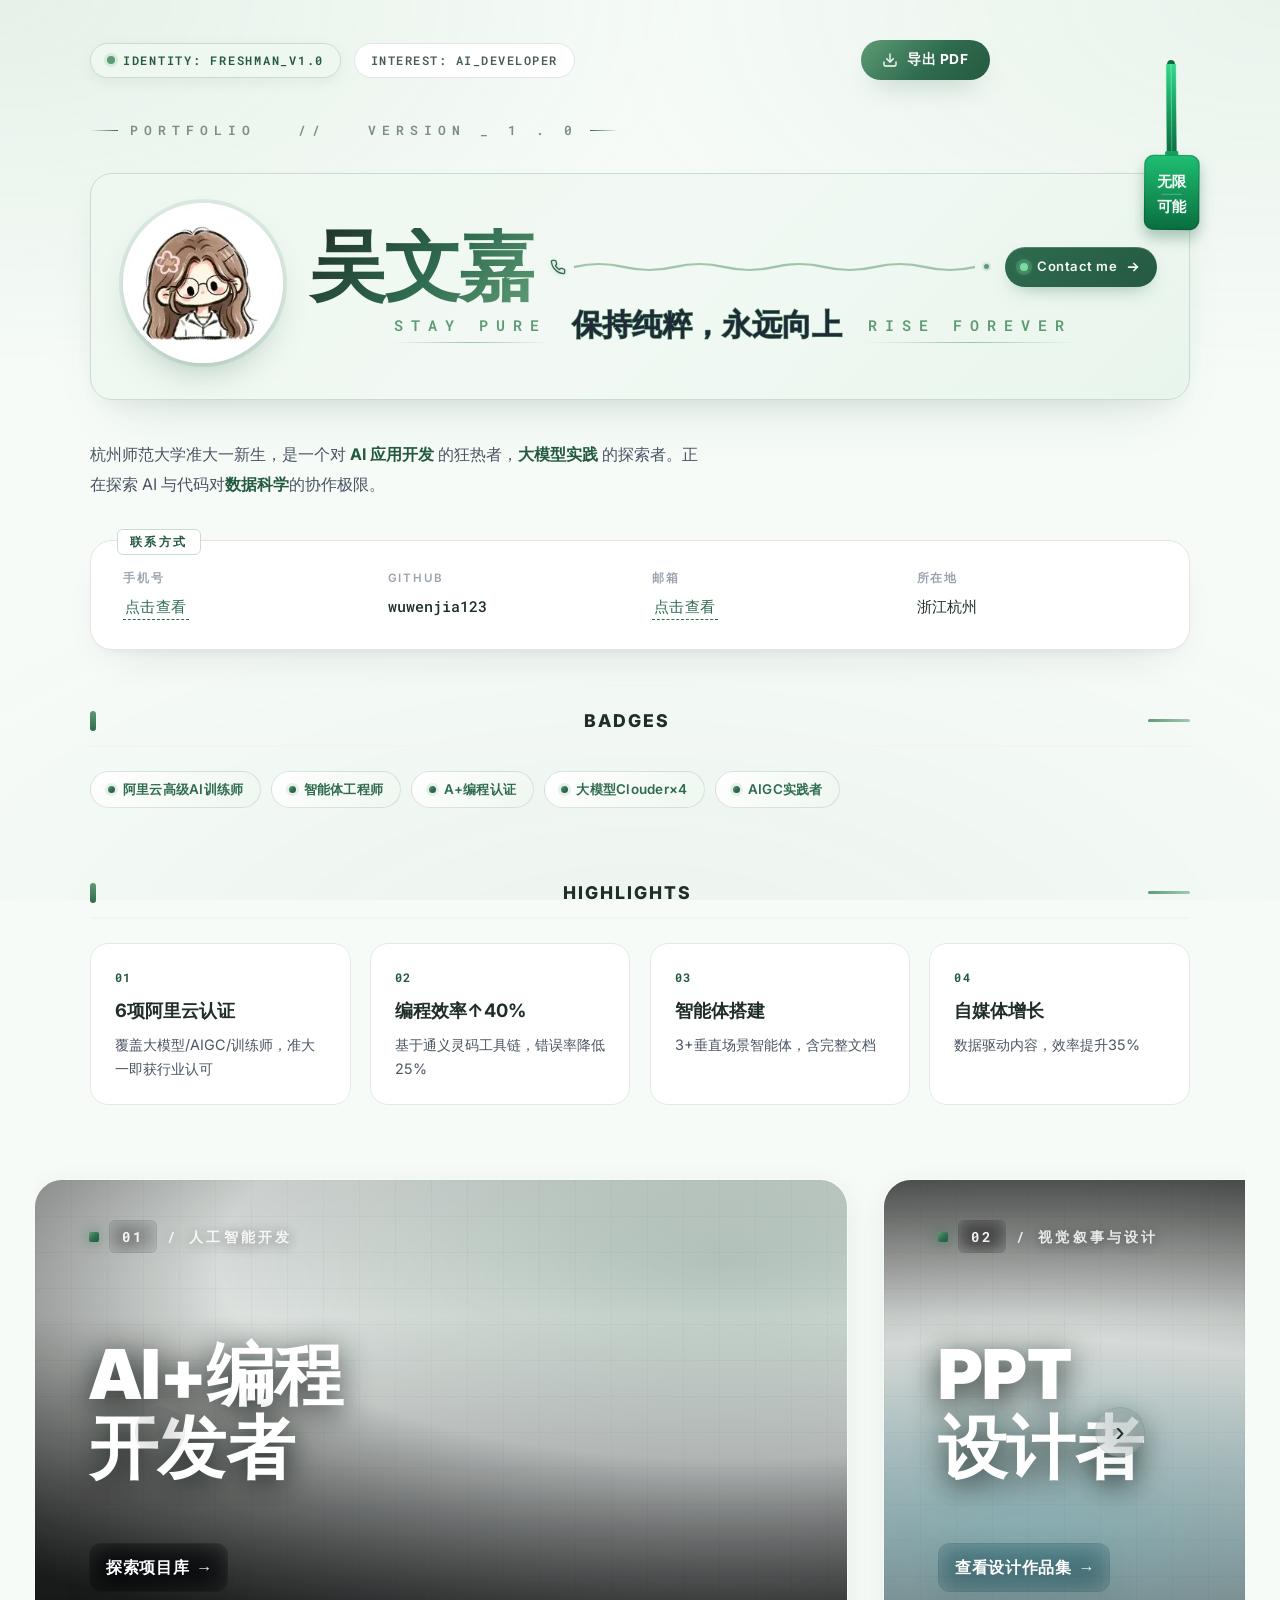
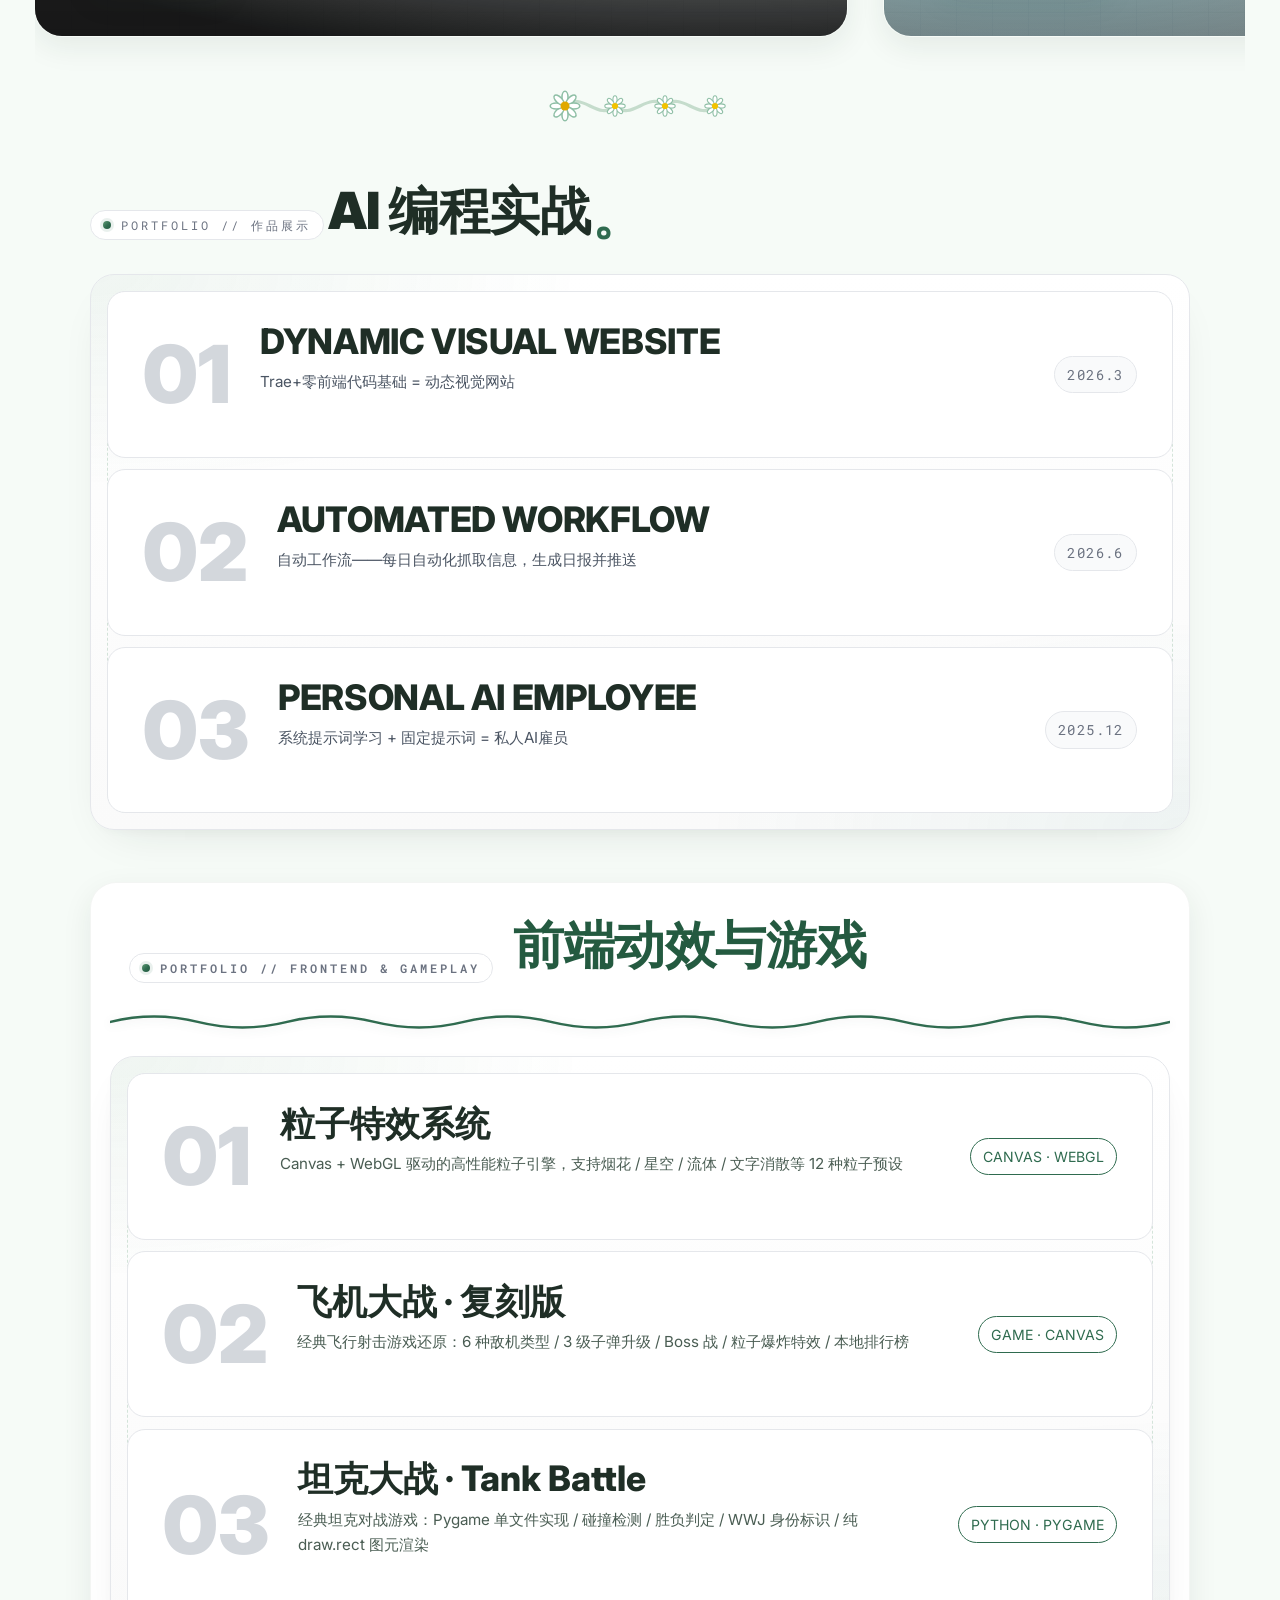
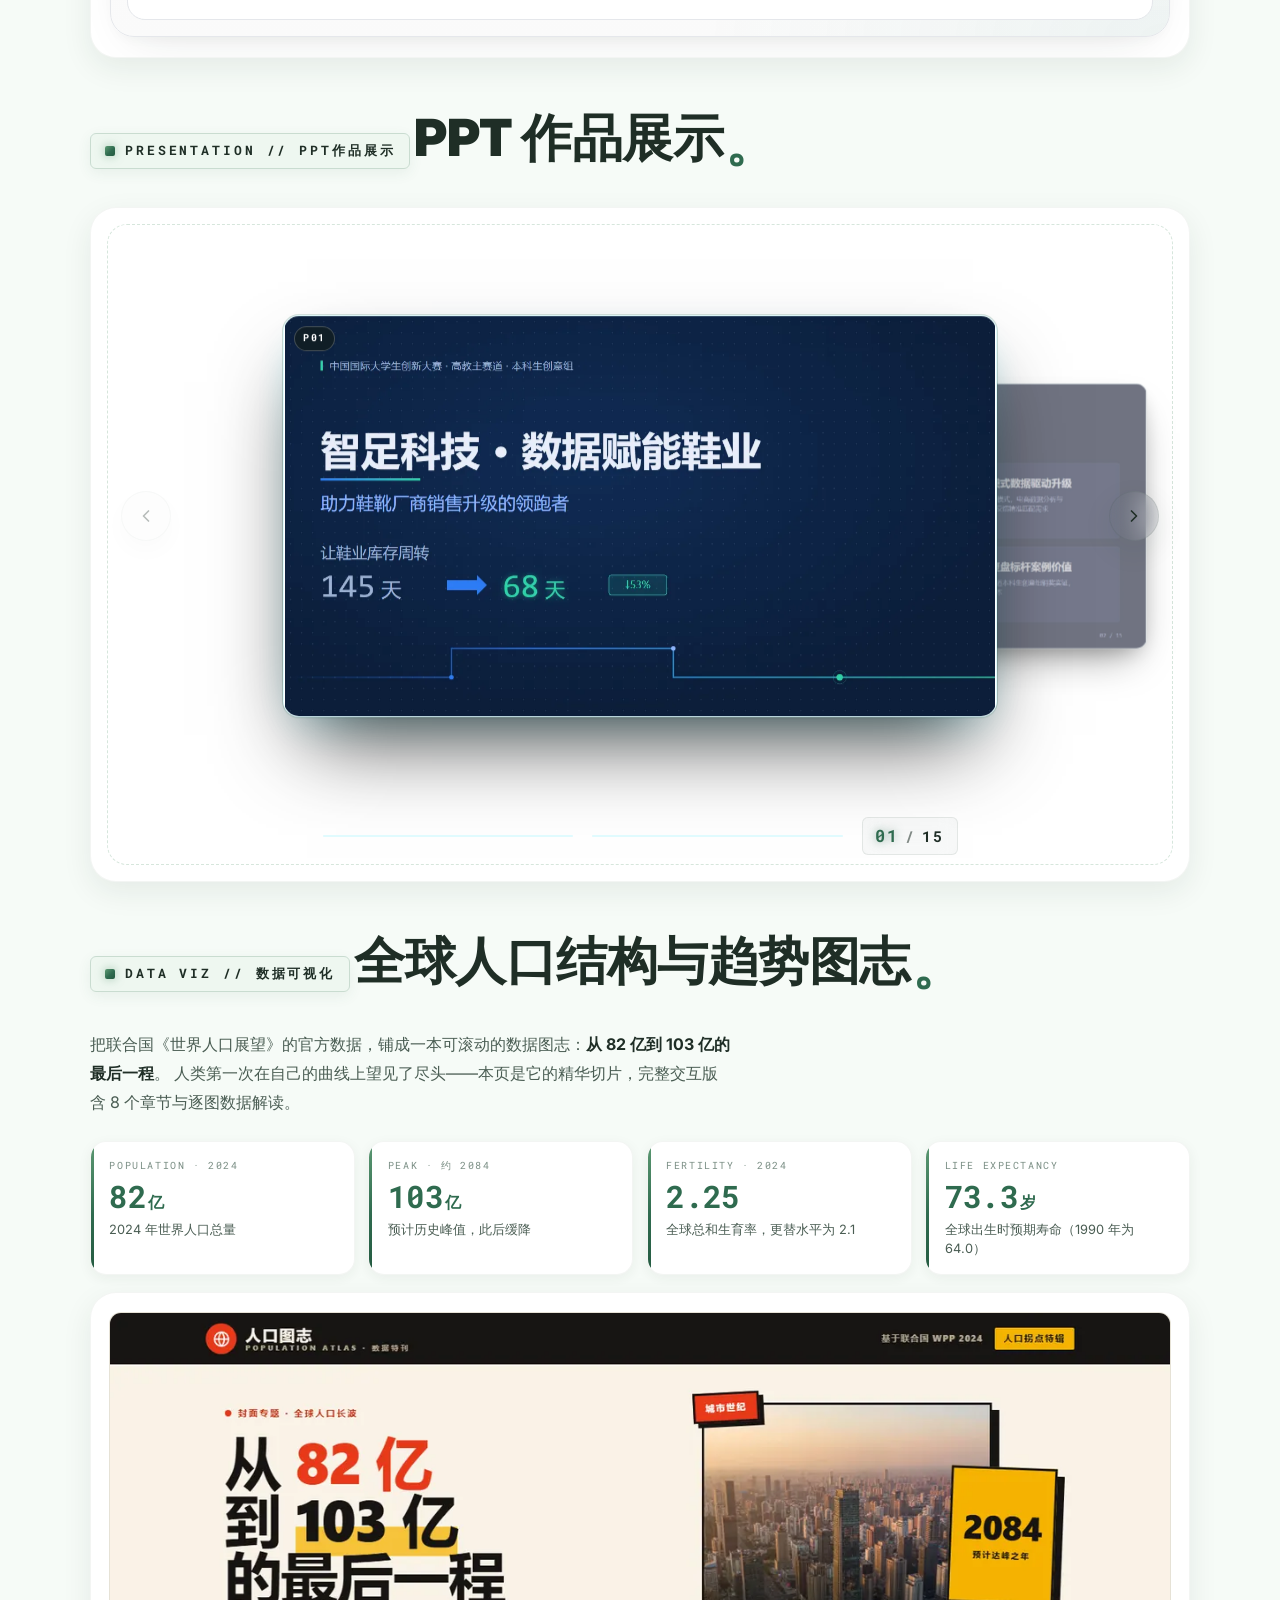
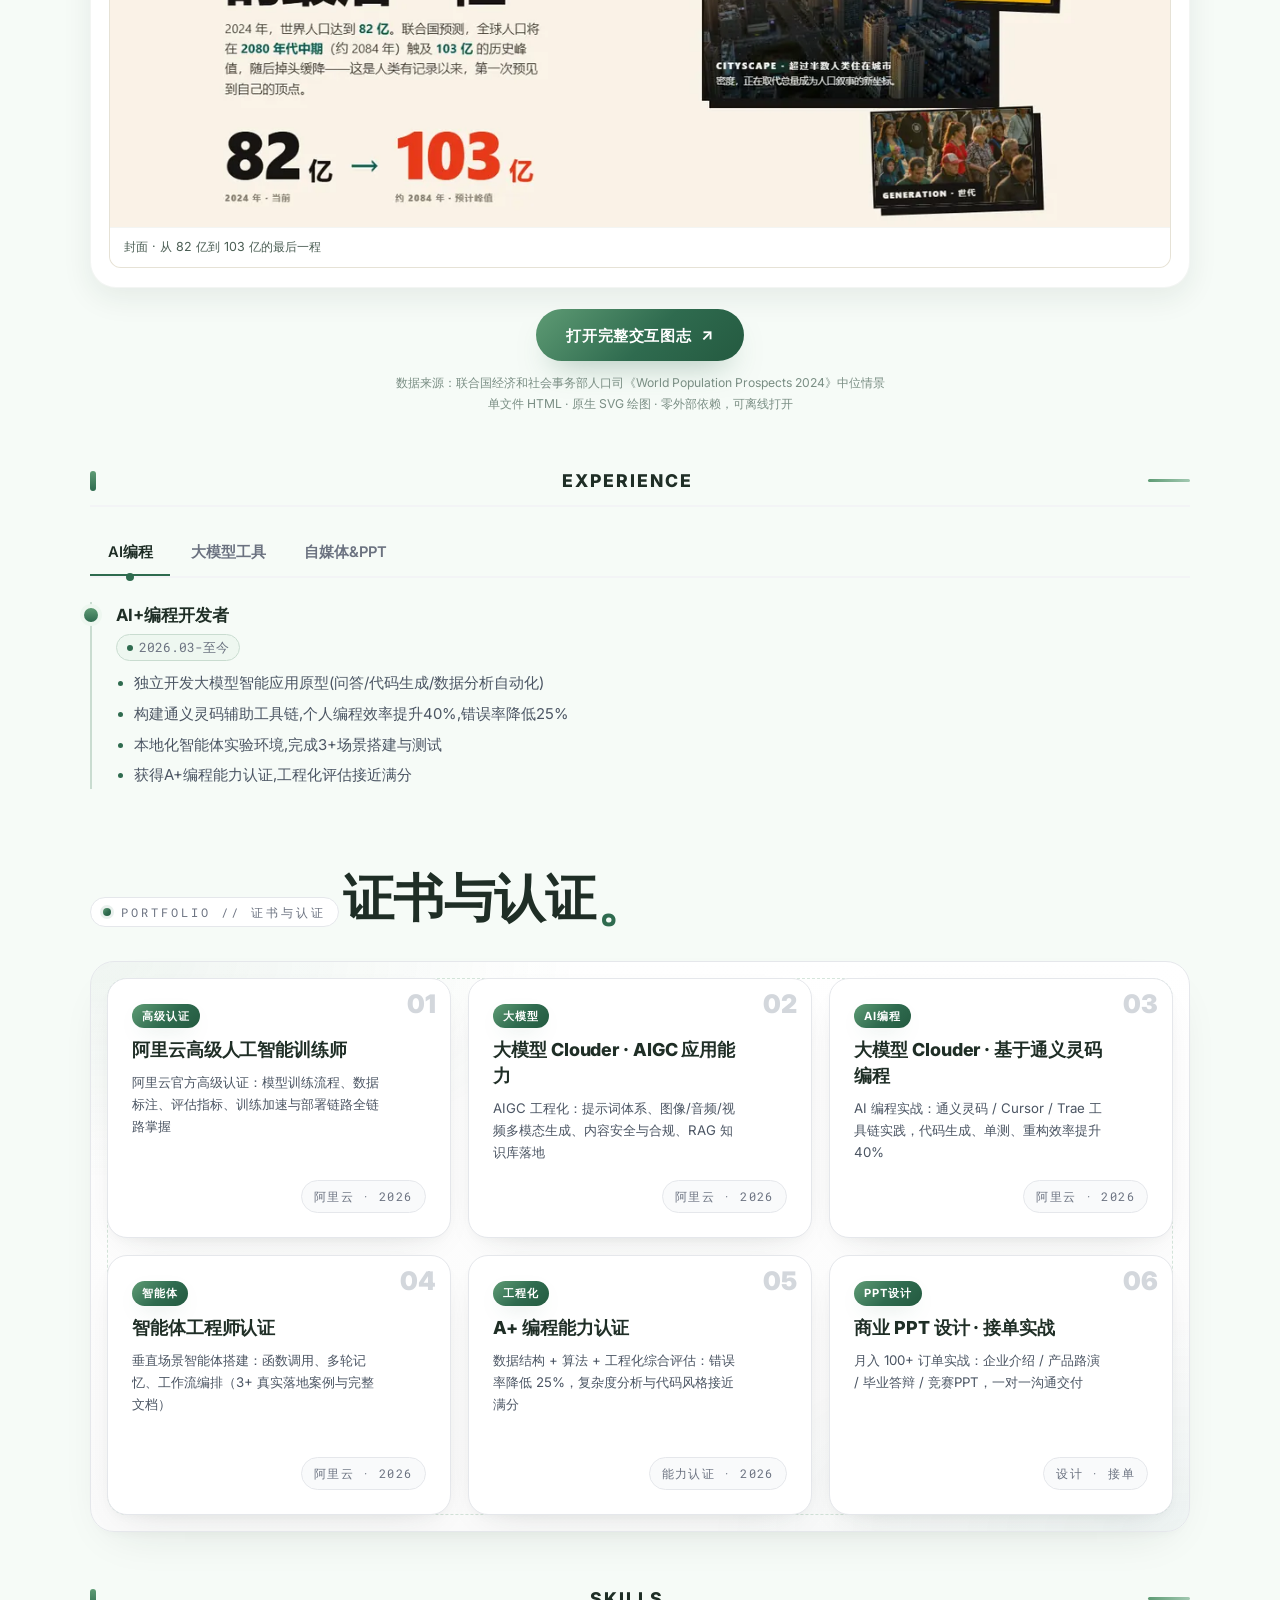
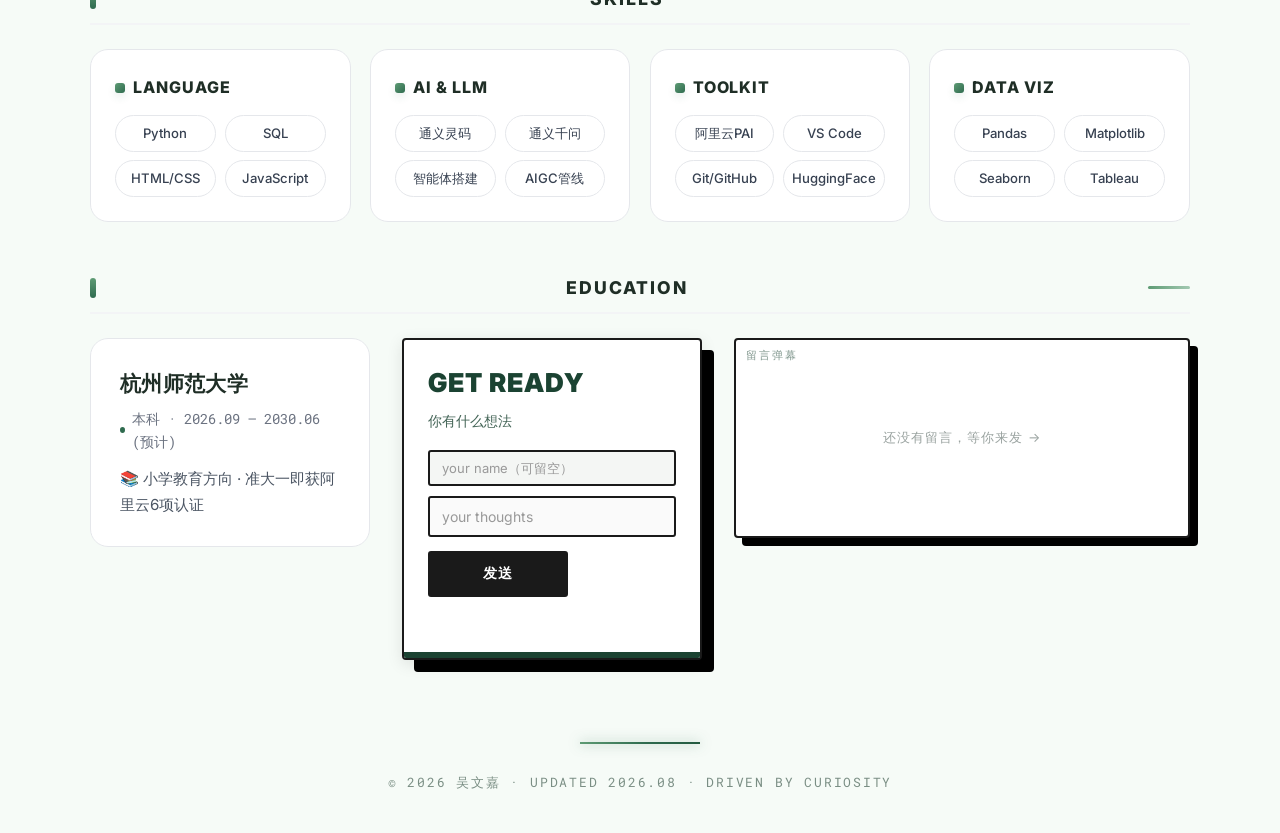
==== commit 2d5a00bd: "feat: 联系方式改为点击查看(防爬虫/骚扰) + 飞机大战链接指向 GitHub Pages" ====
--- a/index.html
+++ b/index.html
@@ -555,6 +555,25 @@
 
     .contact-value a { color: #1F2E26; text-decoration: none; transition: color var(--dur-base) var(--ease-out-expo); }
     .contact-value a:hover { color: var(--accent-primary); }
+
+    /* 点击查看：默认隐藏真实联系方式，防爬虫抓取与骚扰 */
+    .contact-reveal {
+      font-family: var(--font-mono);
+      font-size: 0.95rem;
+      font-weight: 500;
+      color: var(--accent-primary);
+      background: none;
+      border: none;
+      border-bottom: 1px dashed var(--accent-primary);
+      padding: 0 2px 1px;
+      cursor: pointer;
+      letter-spacing: 0.03em;
+      transition: color var(--dur-base) var(--ease-out-expo), border-color var(--dur-base) var(--ease-out-expo);
+    }
+    .contact-reveal:hover { color: var(--accent-green); border-bottom-color: var(--accent-green); }
+    .contact-reveal:focus-visible { outline: 2px solid var(--accent-primary); outline-offset: 2px; border-radius: 3px; }
+    .contact-revealed { color: #1F2E26; text-decoration: none; }
+    .contact-revealed:hover { color: var(--accent-primary); }
 
     /* ============ Section 通用样式 ============ */
     .section { margin-bottom: 3.2rem; scroll-margin-top: 72px; }
@@ -2949,6 +2968,8 @@
       .contact-card {
         -webkit-print-color-adjust: exact;
       }
+      .contact-reveal { font-size: 0; border: none; padding: 0; }
+      .contact-reveal::after { content: "（见线上主页）"; font-size: 0.95rem; color: #1F2E26; }
     }
 
     @media (prefers-reduced-motion: reduce) {
@@ -4064,18 +4085,18 @@
 
   <!-- 联系方式卡片 -->
   <div class="contact-card">
-    <div class="contact-item">
-      <span class="contact-label">手机号</span>
-      <span class="contact-value">18857322605</span>
-    </div>
-    <div class="contact-item">
-      <span class="contact-label">GitHub</span>
-      <span class="contact-value"><a href="https://github.com/wuwenjia123" target="_blank">wuwenjia123</a></span>
-    </div>
-    <div class="contact-item">
-      <span class="contact-label">邮箱</span>
-      <span class="contact-value"><a href="mailto:wuwenjia12@qq.com" id="emailLink">wuwenjia12@qq.com</a></span>
-    </div>
+      <div class="contact-item">
+        <span class="contact-label">手机号</span>
+        <span class="contact-value"><button class="contact-reveal" type="button" data-reveal="phone" aria-label="点击查看手机号">点击查看</button></span>
+      </div>
+      <div class="contact-item">
+        <span class="contact-label">GitHub</span>
+        <span class="contact-value"><a href="https://github.com/wuwenjia123" target="_blank" rel="noopener noreferrer">wuwenjia123</a></span>
+      </div>
+      <div class="contact-item">
+        <span class="contact-label">邮箱</span>
+        <span class="contact-value"><button class="contact-reveal" type="button" data-reveal="email" aria-label="点击查看邮箱">点击查看</button></span>
+      </div>
     <div class="contact-item">
       <span class="contact-label">所在地</span>
       <span class="contact-value">浙江杭州</span>
@@ -4296,7 +4317,7 @@
           <div class="ai-card-date">CANVAS · WEBGL</div>
         </a>
         <!-- 飞机大战卡片 -->
-        <a class="ai-card fx-card" href="https://feijigogogo.netlify.app" target="_blank" rel="noopener noreferrer">
+        <a class="ai-card fx-card" href="https://wuwenjia123.github.io/feijigogogogo/" target="_blank" rel="noopener noreferrer">
           <div class="ai-card-overlay"></div>
           <div class="ai-popup-img has-image" style="background:#fafafa url('https://trae-api-cn.mchost.guru/api/ide/v1/text_to_image?prompt=%E7%BB%8F%E5%85%B8%E9%A3%9E%E6%9C%BA%E5%A4%A7%E6%88%98%E6%B8%B8%E6%88%8F%E5%85%A8%E5%B1%8F%E6%88%AA%E5%9B%BE%EF%BC%8C%E7%8E%A9%E5%AE%B6%E6%88%98%E6%9C%BA%E5%9C%A8%E4%B8%8B%E6%96%B9%E5%8F%91%E5%B0%84%E5%AD%90%E5%BC%B9%EF%BC%8C%E5%A4%9A%E6%9E%B6%E6%95%8C%E6%9C%BA%E4%BB%8E%E4%B8%8A%E6%96%B9%E8%A2%AD%E6%9D%A5%EF%BC%8C%E7%88%86%E7%82%B8%E7%B2%92%E5%AD%90%E7%89%B9%E6%95%88%EF%BC%8C%E5%B7%A6%E4%B8%8A%E8%A7%92%E6%98%BE%E7%A4%BA%E5%88%86%E6%95%B0%E5%92%8C%E7%94%9F%E5%91%BD%E5%80%BC%EF%BC%8C%E6%BB%9A%E5%8A%A8%E6%98%9F%E7%A9%BA%E8%83%8C%E6%99%AF%EF%BC%8C%E8%89%B2%E5%BD%A9%E9%B2%9C%E8%89%B3%E7%9A%84%E5%8D%A1%E9%80%9A%E9%A3%8E%E6%A0%BC%E8%A1%97%E6%9C%BA%E6%B8%B8%E6%88%8F%E7%94%BB%E9%9D%A2&image_size=landscape_4_3') center/cover no-repeat;">
             <span class="ai-popup-img-label">FX2 · 飞机大战</span>
@@ -5102,8 +5123,6 @@
     // 简历数据定义
     const resume = {
       name: "吴文嘉",
-      email: "wuwenjia12@qq.com",
-      phone: "18857322605",
       github: "wuwenjia123",
       location: "浙江杭州",
       badges: ["阿里云高级AI训练师", "智能体工程师", "A+编程认证", "大模型Clouder×4", "AIGC实践者"],
@@ -5362,23 +5381,46 @@
       skillsGrid.appendChild(card);
     });
 
-    // 邮箱点击复制提示
-    const emailLink = document.getElementById('emailLink');
-    emailLink.addEventListener('click', async (e) => {
-      e.preventDefault();
-      try {
-        await navigator.clipboard.writeText(resume.email);
-        const original = emailLink.textContent;
-        emailLink.textContent = '✅ 已复制';
-        emailLink.style.color = 'var(--accent-green)';
-        setTimeout(() => {
-          emailLink.textContent = original;
-          emailLink.style.color = '';
-        }, 1800);
-      } catch {
-        window.location.href = 'mailto:' + resume.email;
-      }
-    });
+    // 联系方式：点击查看（默认不暴露真实邮箱/手机号，防爬虫抓取与骚扰）
+    (function () {
+      // 真实信息以 base64 存放，源码与静态 HTML 中均不出现明文邮箱/手机号
+      const CONTACT_SECRET = {
+        email: "d3V3ZW5qaWExMkBxcS5jb20=",
+        phone: "MTg4NTczMjI2MDU="
+      };
+      const decode = (b) => { try { return atob(b); } catch { return ""; } };
+      document.querySelectorAll('.contact-reveal').forEach((btn) => {
+        btn.addEventListener('click', () => {
+          const key = btn.getAttribute('data-reveal');
+          const val = decode(CONTACT_SECRET[key] || "");
+          if (!val) return;
+          const wrap = btn.parentNode;
+          if (key === 'email') {
+            const a = document.createElement('a');
+            a.href = 'mailto:' + val;
+            a.textContent = val;
+            a.className = 'contact-revealed';
+            a.addEventListener('click', async (e) => {
+              e.preventDefault();
+              try {
+                await navigator.clipboard.writeText(val);
+                const original = a.textContent;
+                a.textContent = '✅ 已复制';
+                a.style.color = 'var(--accent-green)';
+                setTimeout(() => { a.textContent = original; a.style.color = ''; }, 1800);
+              } catch { window.location.href = 'mailto:' + val; }
+            });
+            wrap.replaceChild(a, btn);
+          } else if (key === 'phone') {
+            const a = document.createElement('a');
+            a.href = 'tel:' + val;
+            a.textContent = val;
+            a.className = 'contact-revealed';
+            wrap.replaceChild(a, btn);
+          }
+        });
+      });
+    })();
 
     // ============ AI 编程实战板块渲染 & 特效 ============
     const aiProjects = [
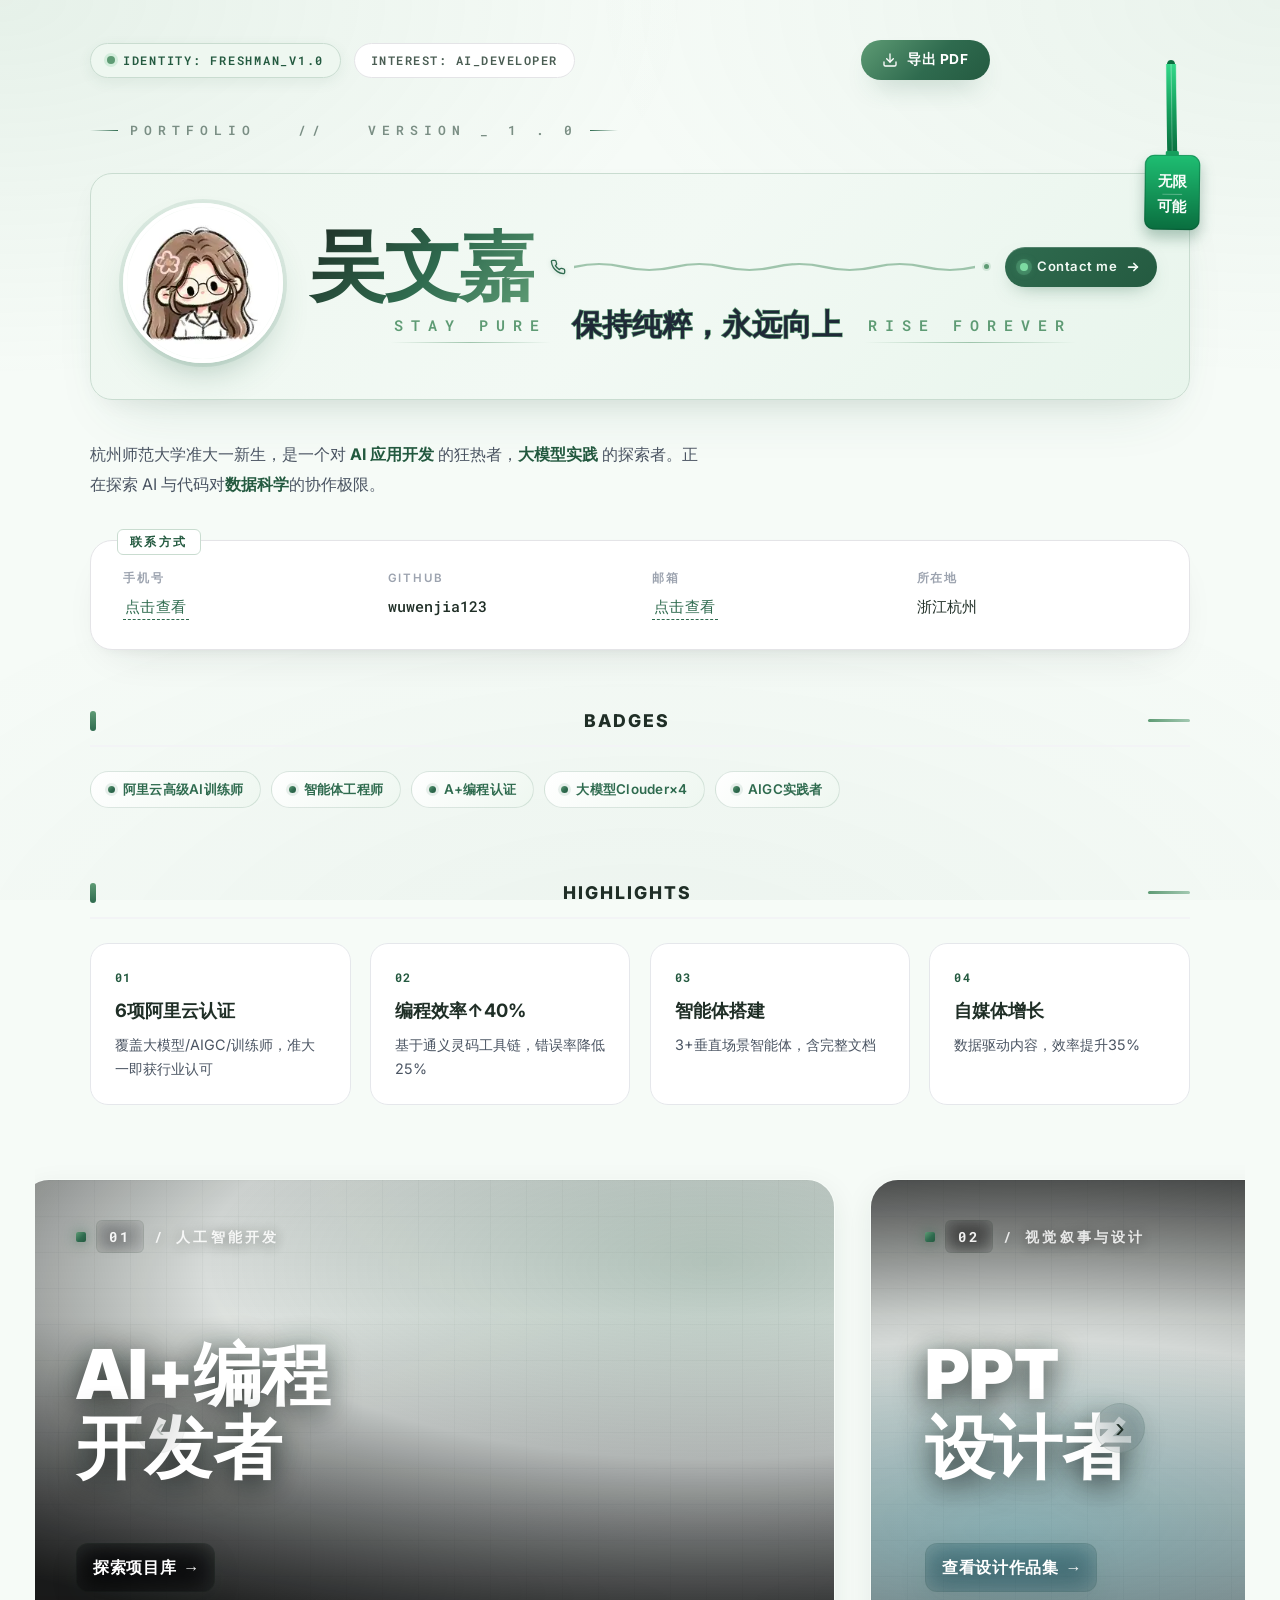
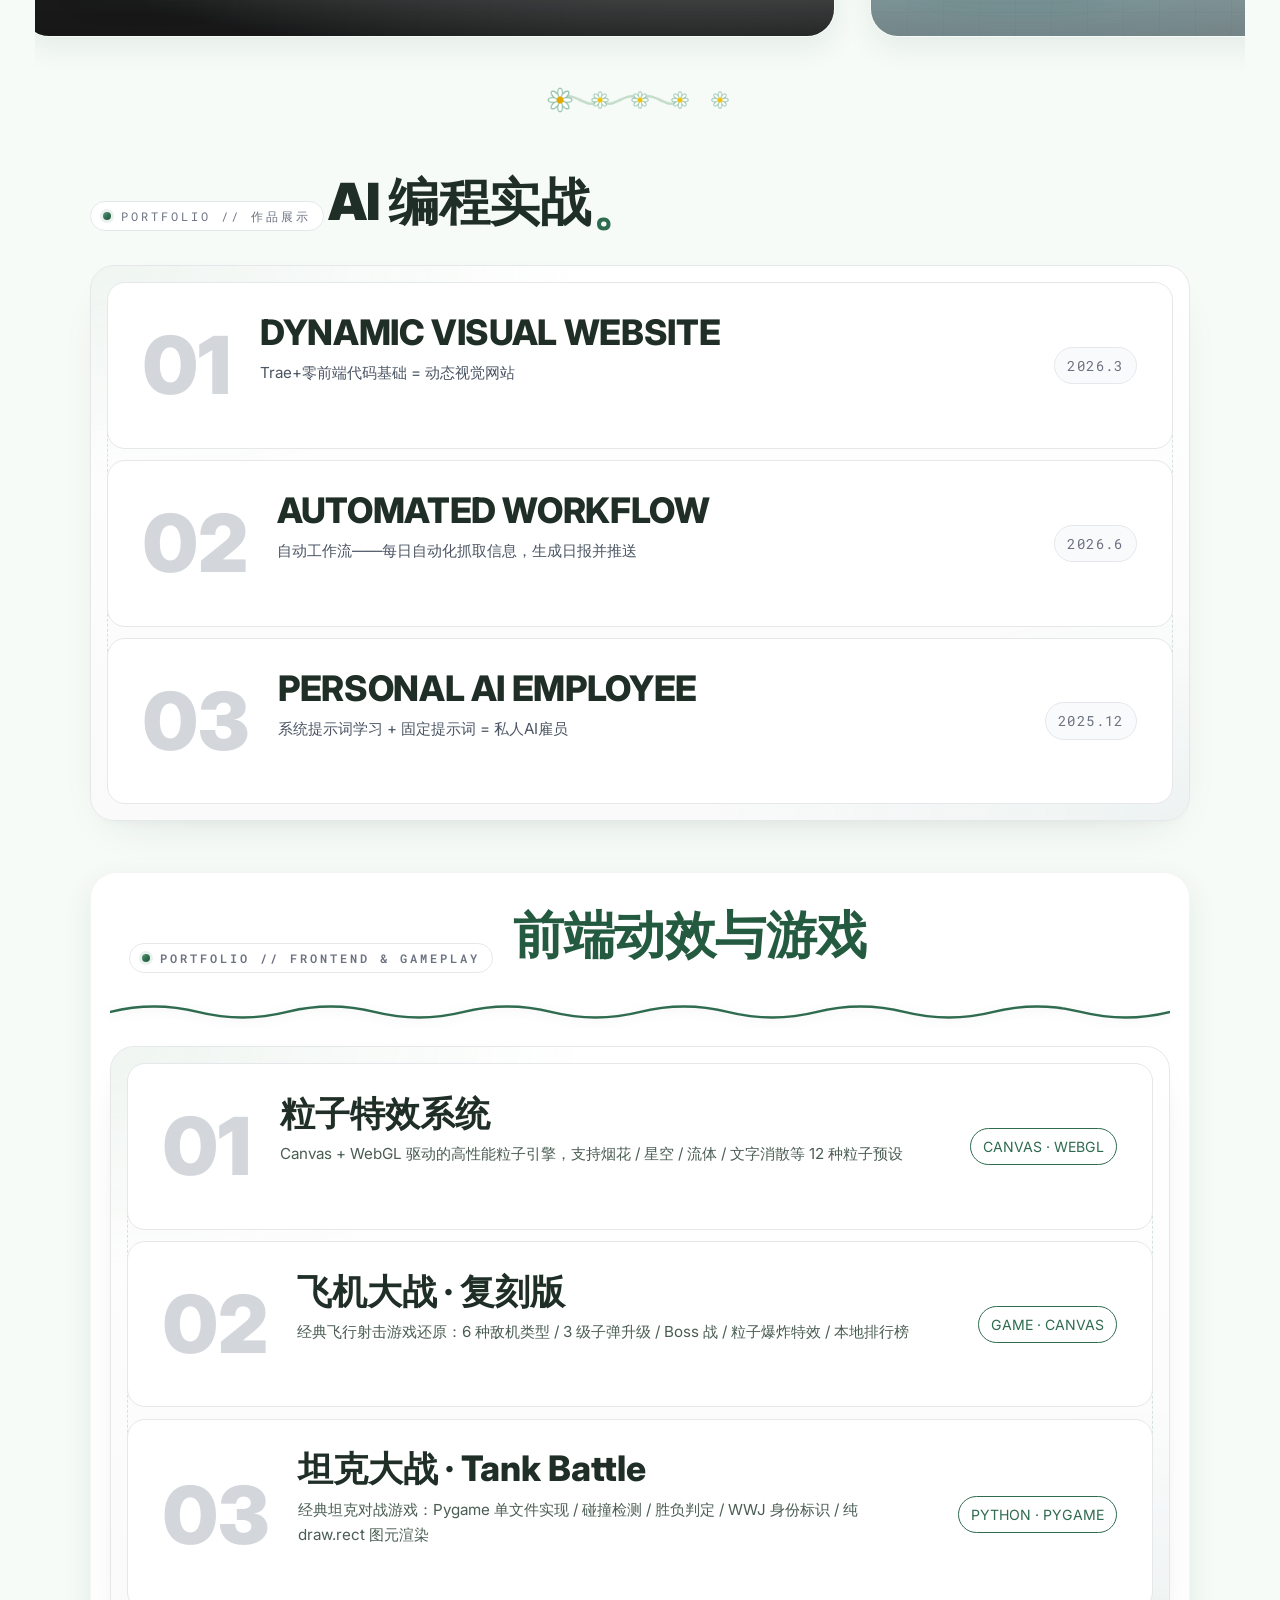
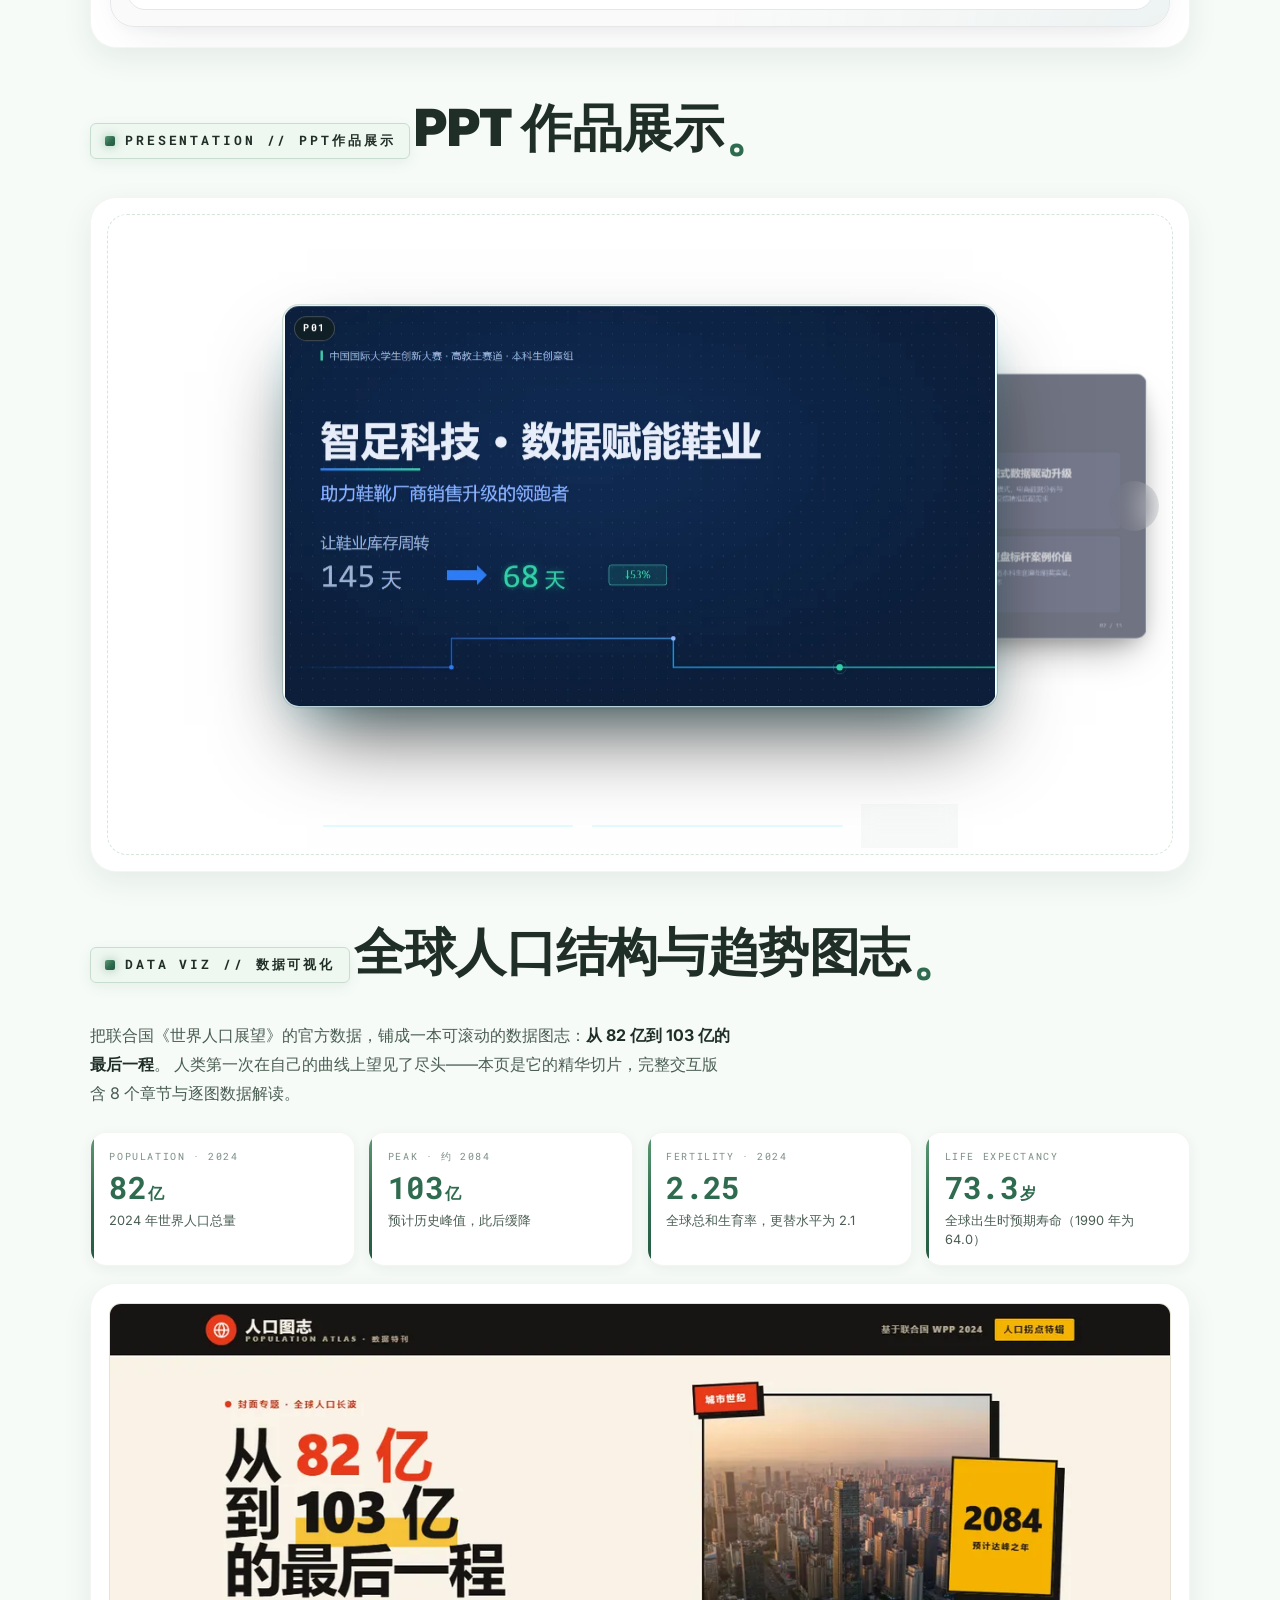
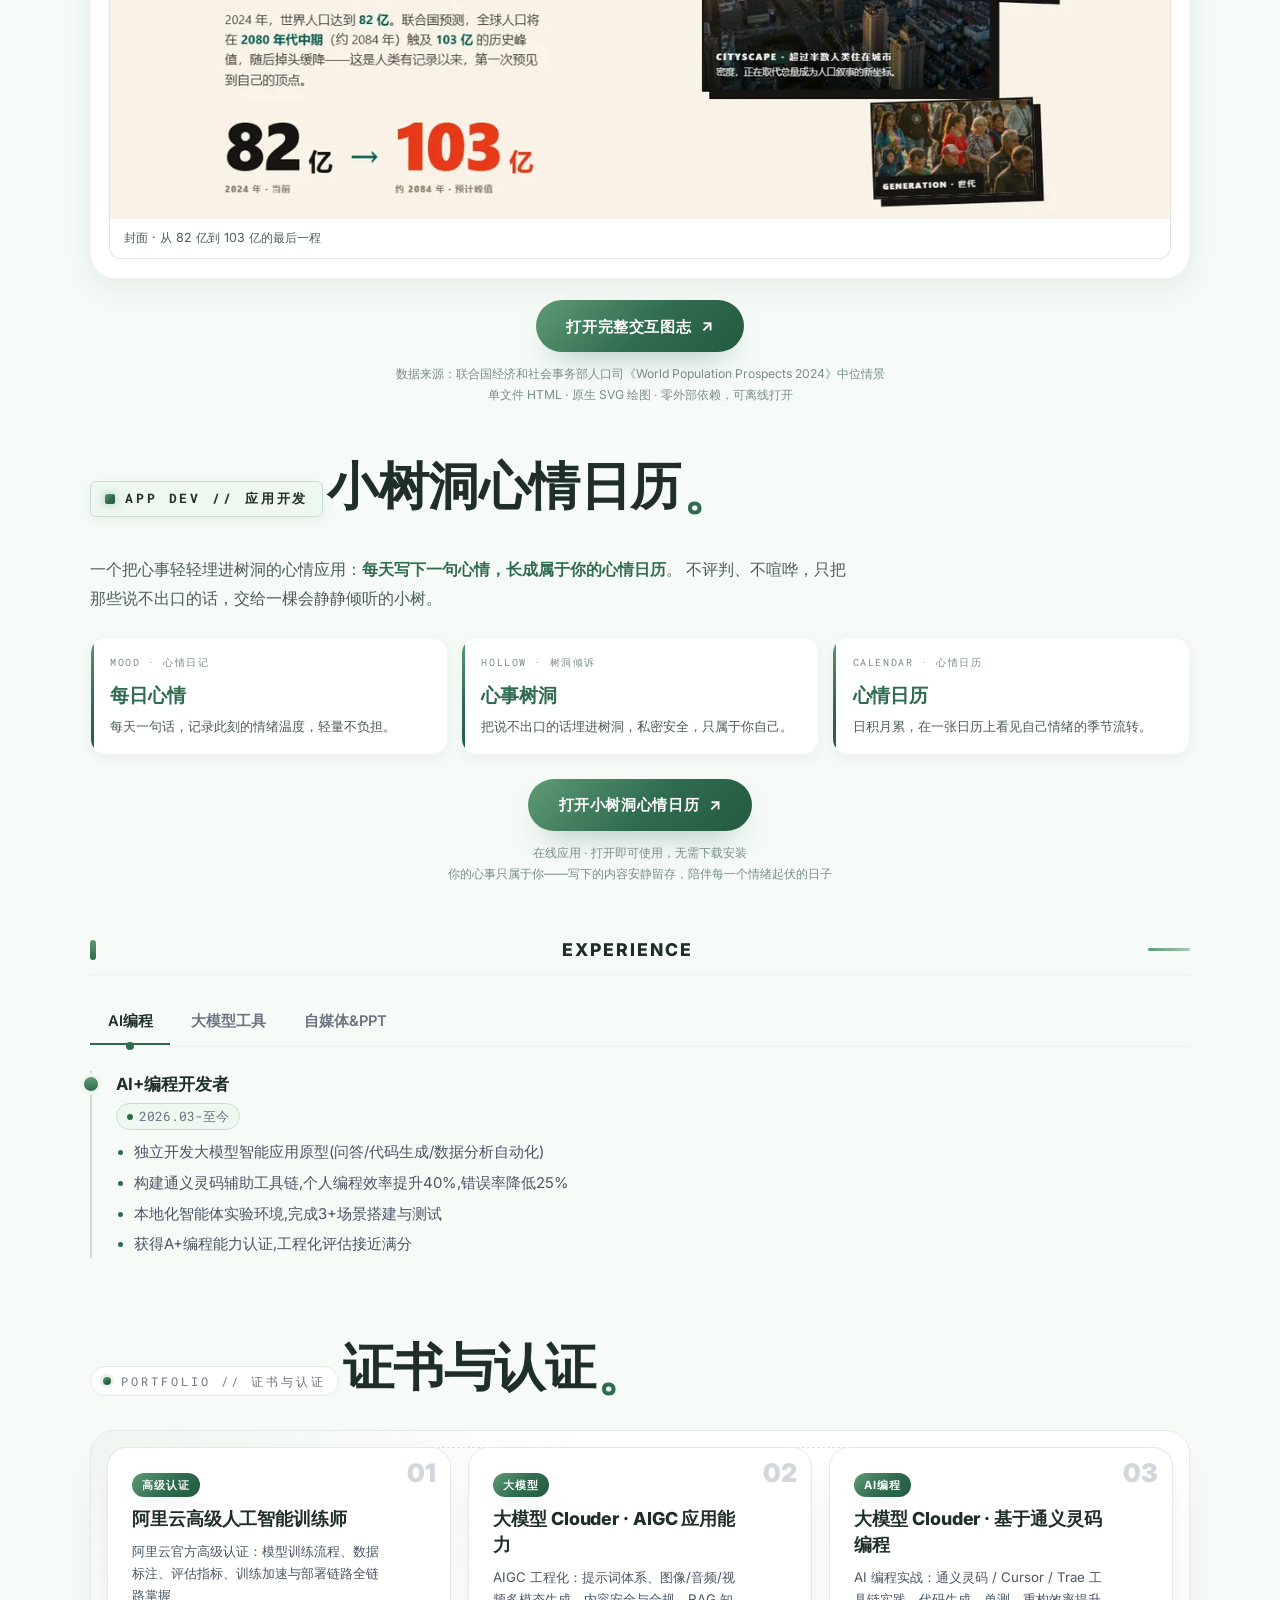
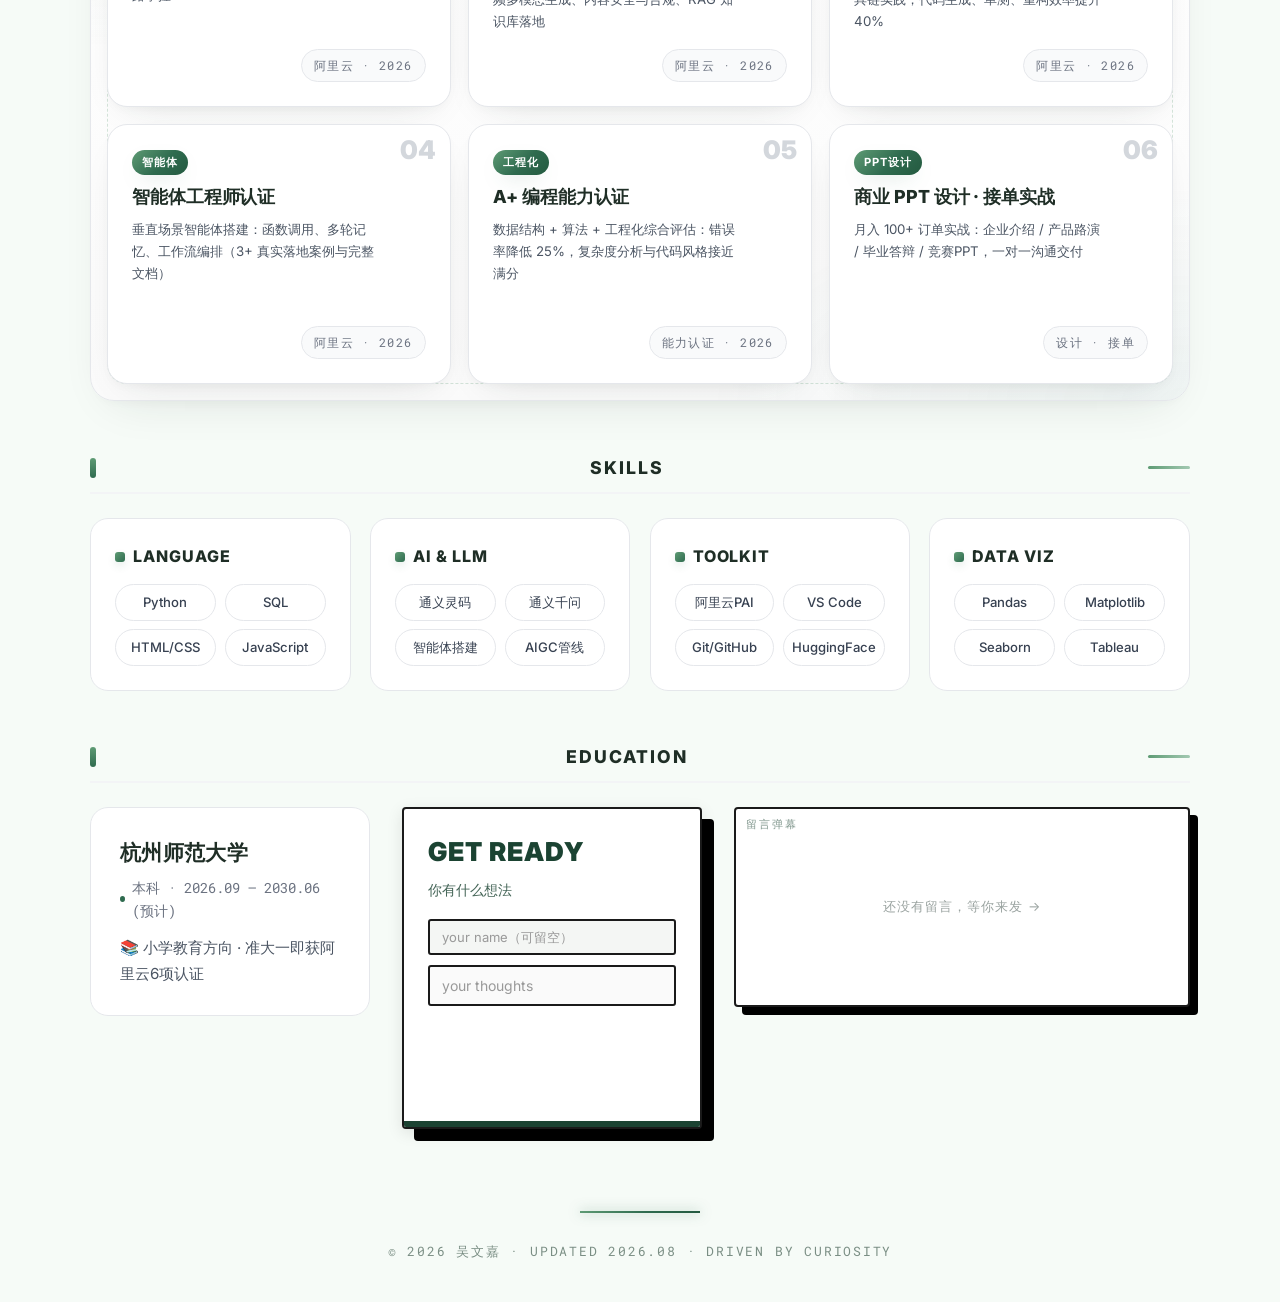
==== commit 9a80dc20: "feat: 新增应用开发板块(小树洞心情日历) + 作品入口第05卡" ====
--- a/index.html
+++ b/index.html
@@ -4012,6 +4012,108 @@
       .viz-shot figcaption { font-size: 0.74rem; }
       .viz-cta-btn { width: 100%; justify-content: center; padding: 0.8rem 1.2rem; font-size: 0.9rem; }
     }
+
+    /* ============ 应用开发 · 小树洞心情日历 ============ */
+    .appdev-lead {
+      margin: 0.4rem 0 1.5rem;
+      max-width: 760px;
+      font-size: 0.98rem;
+      line-height: 1.85;
+      color: var(--text-secondary);
+    }
+    .appdev-lead b { color: var(--accent-primary); font-weight: 700; }
+
+    .appdev-features {
+      display: grid;
+      grid-template-columns: repeat(3, minmax(0, 1fr));
+      gap: 0.85rem;
+      margin-bottom: 0.4rem;
+    }
+    .appdev-feature {
+      position: relative;
+      overflow: hidden;
+      background: #FFFFFF;
+      border: 1px solid var(--border-soft);
+      border-radius: var(--r-lg);
+      padding: 1.05rem 1.1rem 1rem 1.2rem;
+      box-shadow: var(--shadow-soft);
+    }
+    .appdev-feature::before {
+      content: '';
+      position: absolute;
+      left: 0; top: 0; bottom: 0;
+      width: 3px;
+      background: var(--grad-accent);
+    }
+    .appdev-feature-tag {
+      font-family: var(--font-mono);
+      font-size: 0.62rem;
+      letter-spacing: 0.16em;
+      color: var(--text-tertiary);
+      text-transform: uppercase;
+      margin-bottom: 0.45rem;
+    }
+    .appdev-feature-title {
+      font-family: var(--font-tech);
+      font-size: 1.18rem;
+      font-weight: 800;
+      letter-spacing: -0.01em;
+      color: var(--accent-primary);
+      margin-bottom: 0.4rem;
+    }
+    .appdev-feature-desc {
+      font-size: 0.84rem;
+      line-height: 1.6;
+      color: var(--text-secondary);
+    }
+
+    .appdev-cta {
+      margin-top: 1.5rem;
+      text-align: center;
+    }
+    .appdev-cta-btn {
+      display: inline-flex;
+      align-items: center;
+      gap: 0.6rem;
+      padding: 0.85rem 1.9rem;
+      border-radius: 999px;
+      background: var(--grad-accent);
+      color: #FFFFFF;
+      font-family: var(--font-sans);
+      font-size: 0.95rem;
+      font-weight: 700;
+      letter-spacing: 0.04em;
+      text-decoration: none;
+      border: none;
+      cursor: pointer;
+      box-shadow: 0 16px 32px -16px rgba(47,107,79,0.5);
+      transition: transform var(--dur-base) var(--ease-out-expo),
+                  box-shadow var(--dur-base) var(--ease-out-expo);
+    }
+    .appdev-cta-btn:hover {
+      transform: translateY(-2px);
+      box-shadow: 0 24px 44px -20px rgba(47,107,79,0.6);
+    }
+    .appdev-cta-btn-arrow {
+      font-size: 1.05em;
+      line-height: 1;
+      transition: transform var(--dur-base) var(--ease-out-expo);
+    }
+    .appdev-cta-btn:hover .appdev-cta-btn-arrow { transform: translate(2px, -2px); }
+    .appdev-cta-note {
+      margin-top: 0.75rem;
+      font-size: 0.76rem;
+      line-height: 1.7;
+      color: var(--text-tertiary);
+    }
+
+    @media (max-width: 899.98px) {
+      .appdev-features { grid-template-columns: repeat(2, minmax(0, 1fr)); }
+    }
+    @media (max-width: 640px) {
+      .appdev-features { grid-template-columns: 1fr; gap: 0.8rem; }
+      .appdev-cta-btn { width: 100%; justify-content: center; padding: 0.8rem 1.2rem; font-size: 0.9rem; }
+    }
 </style>
 <noscript><style>.reveal{opacity:1!important;transform:none!important;animation:none!important}</style></noscript>
 </head>
@@ -4193,6 +4295,23 @@
           打开数据图志 <span class="entry-card-arrow" aria-hidden="true">→</span>
         </div>
       </a>
+      <a class="entry-card entry-card--tech-app" href="#appDevSection" data-target="#appDevSection">
+        <div class="entry-card-bg" style="background-image:linear-gradient(135deg,#2F6B4F 0%,#3E8C66 48%,#5E9B74 100%);"></div>
+        <div class="entry-card-grid"></div>
+        <div class="entry-card-mask"></div>
+        <div class="entry-card-overlay"></div>
+        <div class="entry-card-top">
+          <span class="entry-card-idx-square"></span>
+          <span class="entry-card-idx">05</span>
+          <span class="entry-card-cat">/ 应用开发</span>
+        </div>
+        <div class="entry-card-title">
+          <span>小树洞<br/>心情日历</span>
+        </div>
+        <div class="entry-card-cta">
+          打开心情日历 <span class="entry-card-arrow" aria-hidden="true">→</span>
+        </div>
+      </a>
     </div>
 
     <!-- 左右箭头（桌面端辅助切屏） -->
@@ -4200,9 +4319,9 @@
     <button class="entry-nav entry-nav-next" id="entryNavNext" aria-label="下一屏">›</button>
     <!-- 底部进度指示 · 绿色藤蔓（进度生长）+ 三朵等距小雏菊 -->
     <div class="entry-scroll-indicator" id="entryScrollIndicator" aria-hidden="true">
-      <svg class="entry-vine" viewBox="0 0 200 48" preserveAspectRatio="xMidYMid meet">
+      <svg class="entry-vine" viewBox="0 0 250 48" preserveAspectRatio="xMidYMid meet">
         <path id="vinePathBg" class="vine-stem vine-stem-bg" d="M25 30 C 42 14, 58 46, 75 30 C 92 46, 108 14, 125 30 C 142 14, 158 46, 175 30"/>
-        <path id="vinePathFg" class="vine-stem vine-stem-fg" d="M25 30 C 42 14, 58 46, 75 30 C 92 46, 108 14, 125 30 C 142 14, 158 46, 175 30"/>
+        <path id="vinePathFg" class="vine-stem vine-stem-fg" d="M25 30 C 42 14, 58 46, 75 30 C 92 46, 108 14, 125 30 C 142 14, 158 46, 175 30 C 192 14, 208 46, 225 30"/>
         <g class="entry-scroll-dot is-active" data-idx="0" transform="translate(25,30)">
           <circle class="vine-hit" r="15"/>
           <g class="daisy">
@@ -4267,6 +4386,22 @@
             <circle class="daisy-core" cx="0" cy="0" r="3.1"/>
           </g>
         </g>
+        <g class="entry-scroll-dot" data-idx="4" transform="translate(225,30)">
+          <circle class="vine-hit" r="15"/>
+          <g class="daisy">
+            <g class="daisy-petals">
+              <ellipse class="daisy-petal" cx="0" cy="-6" rx="2.1" ry="4.2"/>
+              <ellipse class="daisy-petal" cx="0" cy="-6" rx="2.1" ry="4.2" transform="rotate(45)"/>
+              <ellipse class="daisy-petal" cx="0" cy="-6" rx="2.1" ry="4.2" transform="rotate(90)"/>
+              <ellipse class="daisy-petal" cx="0" cy="-6" rx="2.1" ry="4.2" transform="rotate(135)"/>
+              <ellipse class="daisy-petal" cx="0" cy="-6" rx="2.1" ry="4.2" transform="rotate(180)"/>
+              <ellipse class="daisy-petal" cx="0" cy="-6" rx="2.1" ry="4.2" transform="rotate(225)"/>
+              <ellipse class="daisy-petal" cx="0" cy="-6" rx="2.1" ry="4.2" transform="rotate(270)"/>
+              <ellipse class="daisy-petal" cx="0" cy="-6" rx="2.1" ry="4.2" transform="rotate(315)"/>
+            </g>
+            <circle class="daisy-core" cx="0" cy="0" r="3.1"/>
+          </g>
+        </g>
       </svg>
     </div>
   </section>
@@ -4483,6 +4618,56 @@
     </div>
   </section>
 
+  <!-- 应用开发 · 小树洞心情日历（外链在线应用） -->
+  <section class="section reveal" id="appDevSection">
+    <div class="ai-practice-header">
+      <div class="ppt-header-tag">
+        <span class="ppt-header-square"></span>
+        <span class="ppt-header-tag-text">APP DEV // 应用开发</span>
+      </div>
+      <div class="ai-practice-title">
+        小树洞心情日历<span class="ai-practice-title-dot">。</span>
+      </div>
+    </div>
+
+    <p class="appdev-lead">
+      一个把心事轻轻埋进树洞的心情应用：<b>每天写下一句心情，长成属于你的心情日历</b>。
+      不评判、不喧哗，只把那些说不出口的话，交给一棵会静静倾听的小树。
+    </p>
+
+    <!-- 功能展示 -->
+    <div class="appdev-features">
+      <div class="appdev-feature">
+        <div class="appdev-feature-tag">MOOD · 心情日记</div>
+        <div class="appdev-feature-title">每日心情</div>
+        <div class="appdev-feature-desc">每天一句话，记录此刻的情绪温度，轻量不负担。</div>
+      </div>
+      <div class="appdev-feature">
+        <div class="appdev-feature-tag">HOLLOW · 树洞倾诉</div>
+        <div class="appdev-feature-title">心事树洞</div>
+        <div class="appdev-feature-desc">把说不出口的话埋进树洞，私密安全，只属于你自己。</div>
+      </div>
+      <div class="appdev-feature">
+        <div class="appdev-feature-tag">CALENDAR · 心情日历</div>
+        <div class="appdev-feature-title">心情日历</div>
+        <div class="appdev-feature-desc">日积月累，在一张日历上看见自己情绪的季节流转。</div>
+      </div>
+    </div>
+
+    <!-- 跳转在线应用 -->
+    <div class="appdev-cta">
+      <a class="appdev-cta-btn" href="https://little-tree-hollow.app.workbuddy.host/"
+         target="_blank" rel="noopener noreferrer">
+        打开小树洞心情日历
+        <span class="appdev-cta-btn-arrow" aria-hidden="true">↗</span>
+      </a>
+      <div class="appdev-cta-note">
+        在线应用 · 打开即可使用，无需下载安装<br>
+        你的心事只属于你——写下的内容安静留存，陪伴每一个情绪起伏的日子
+      </div>
+    </div>
+  </section>
+
   <!-- 项目经历 Tabs -->
   <section class="section reveal reveal-delay-8">
     <div class="section-title">EXPERIENCE</div>
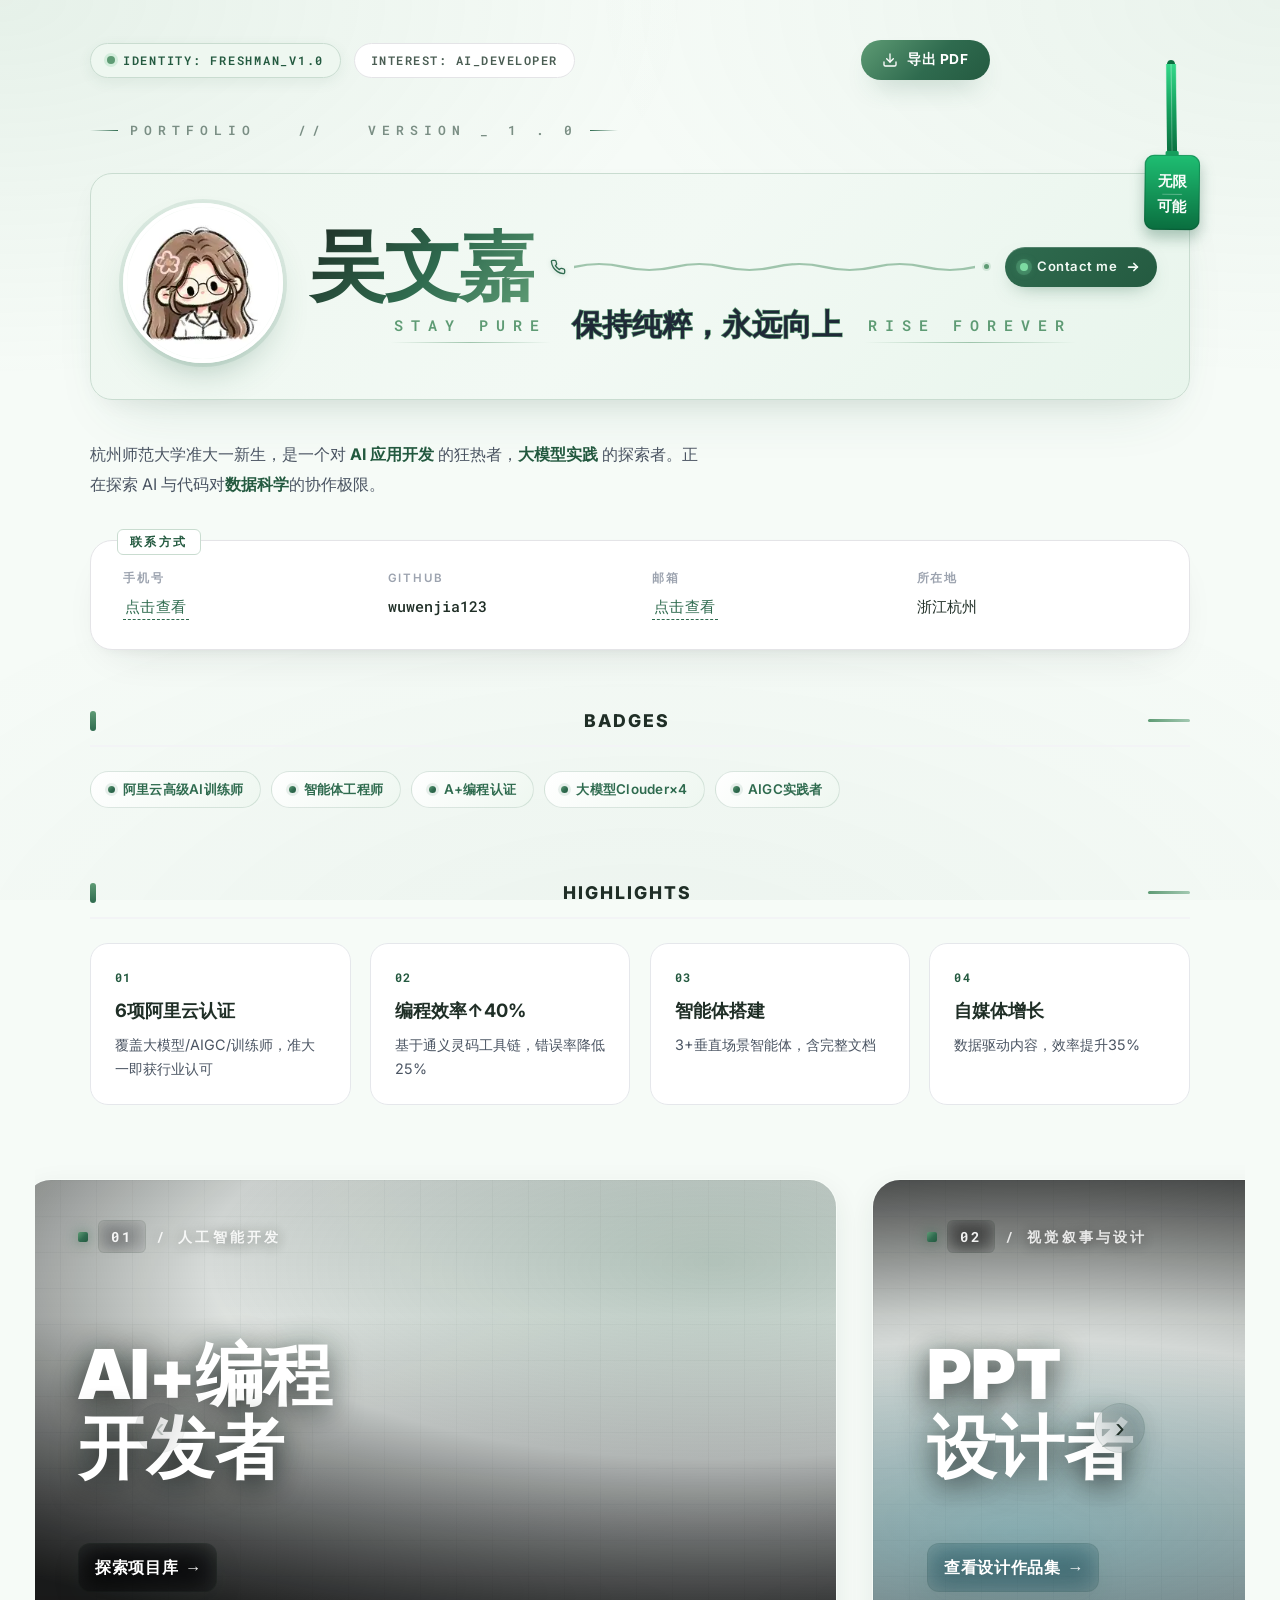
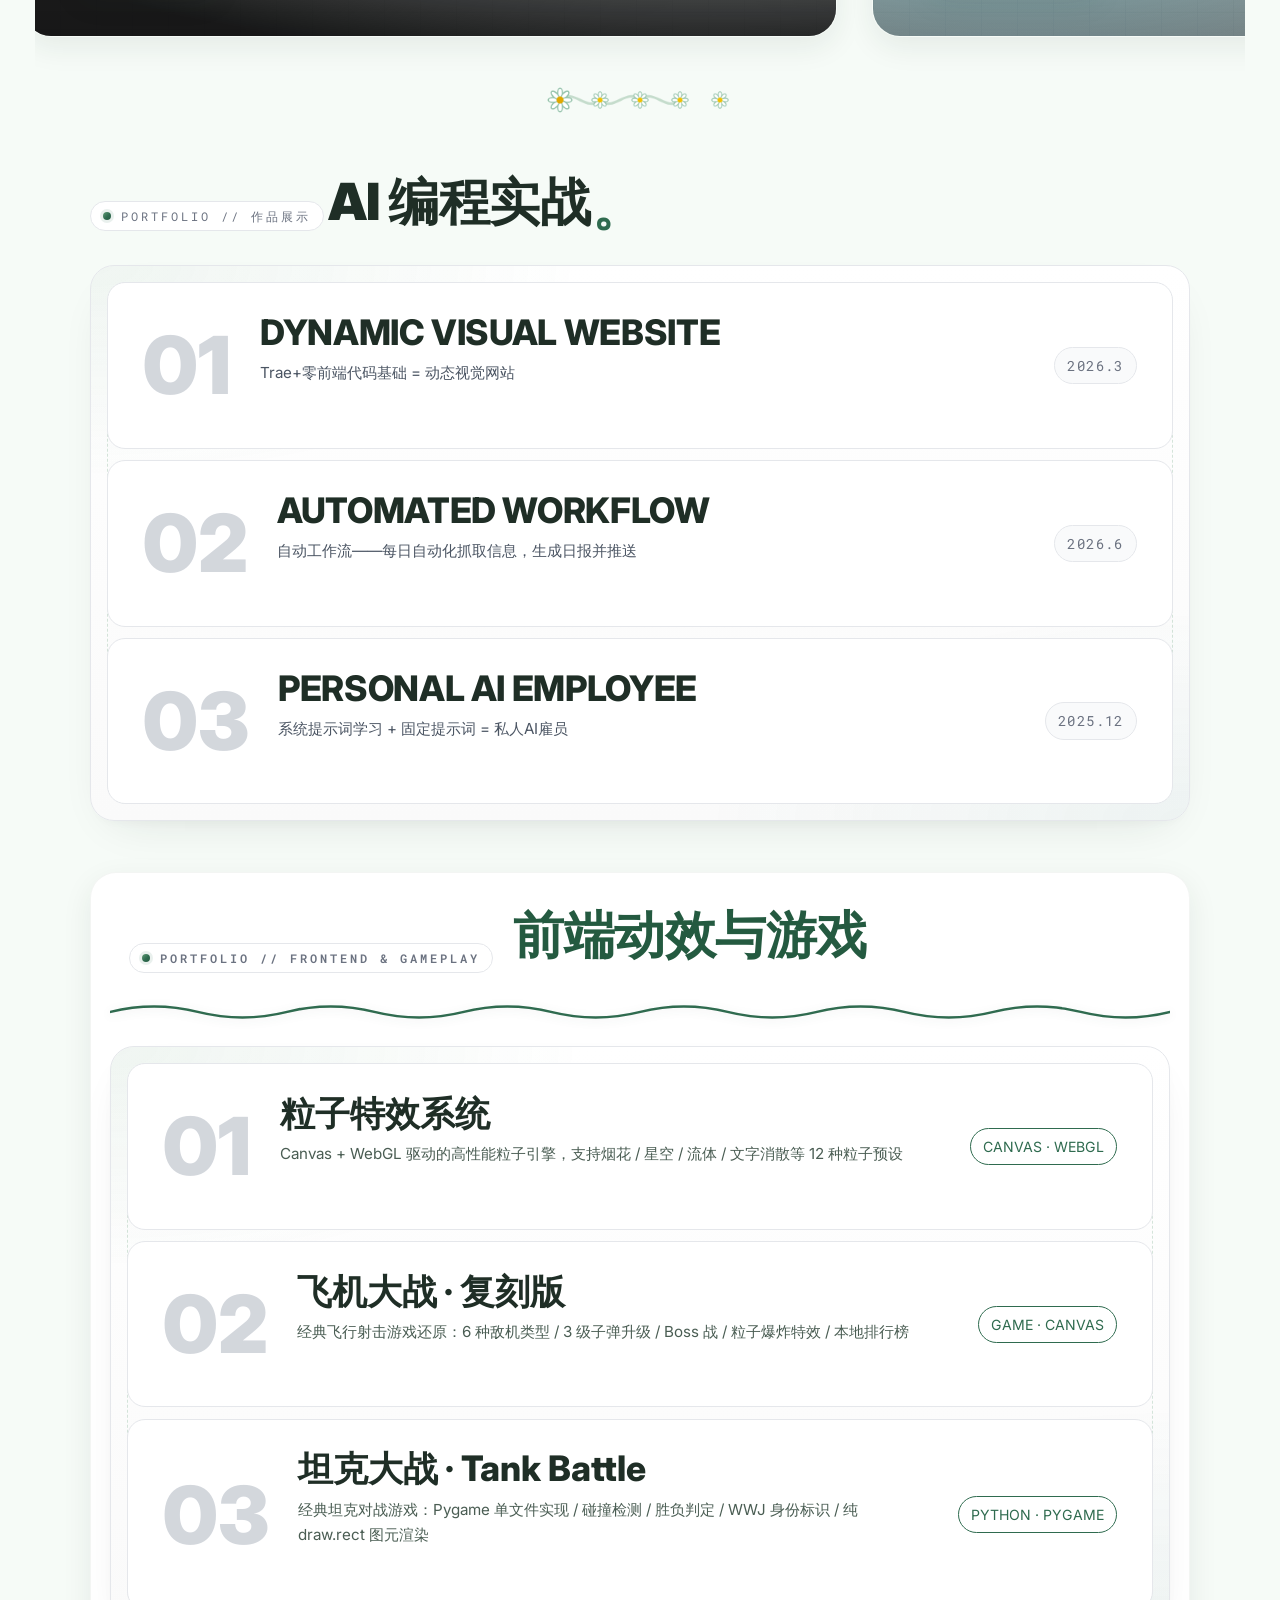
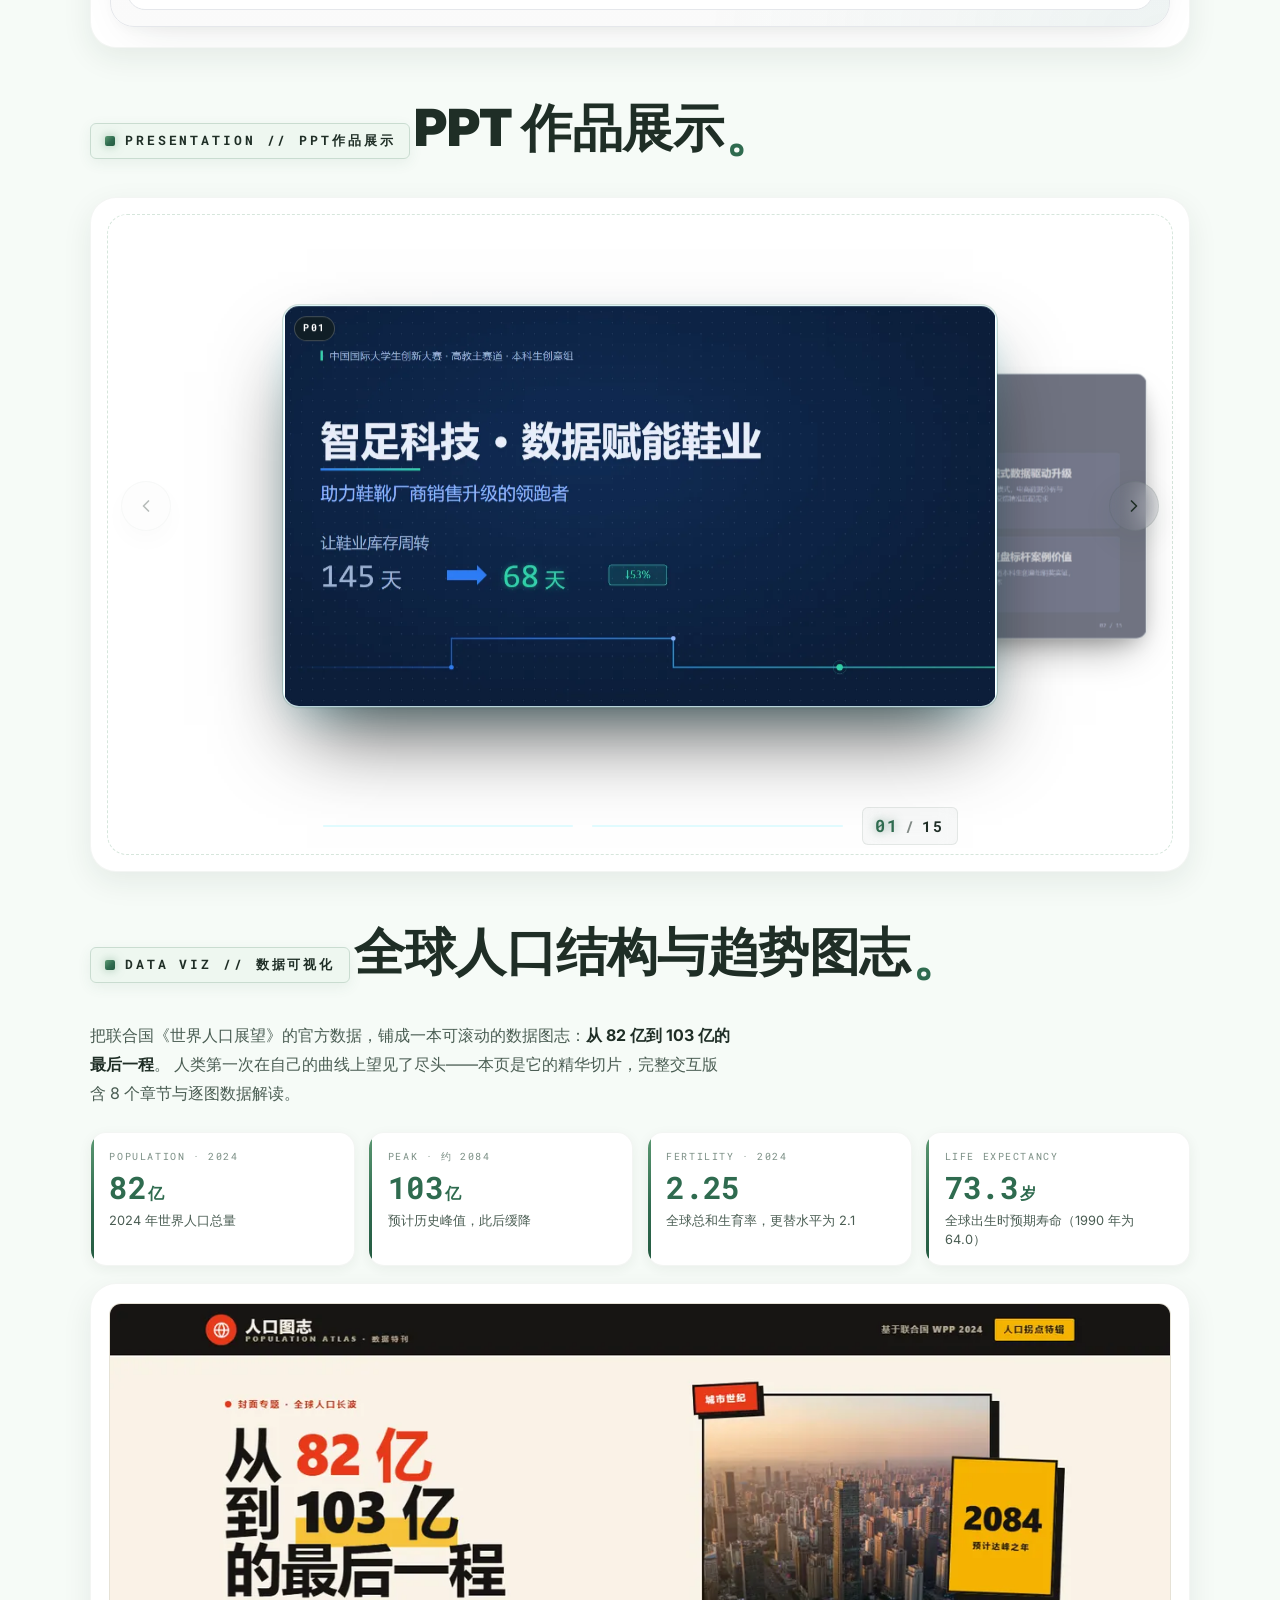
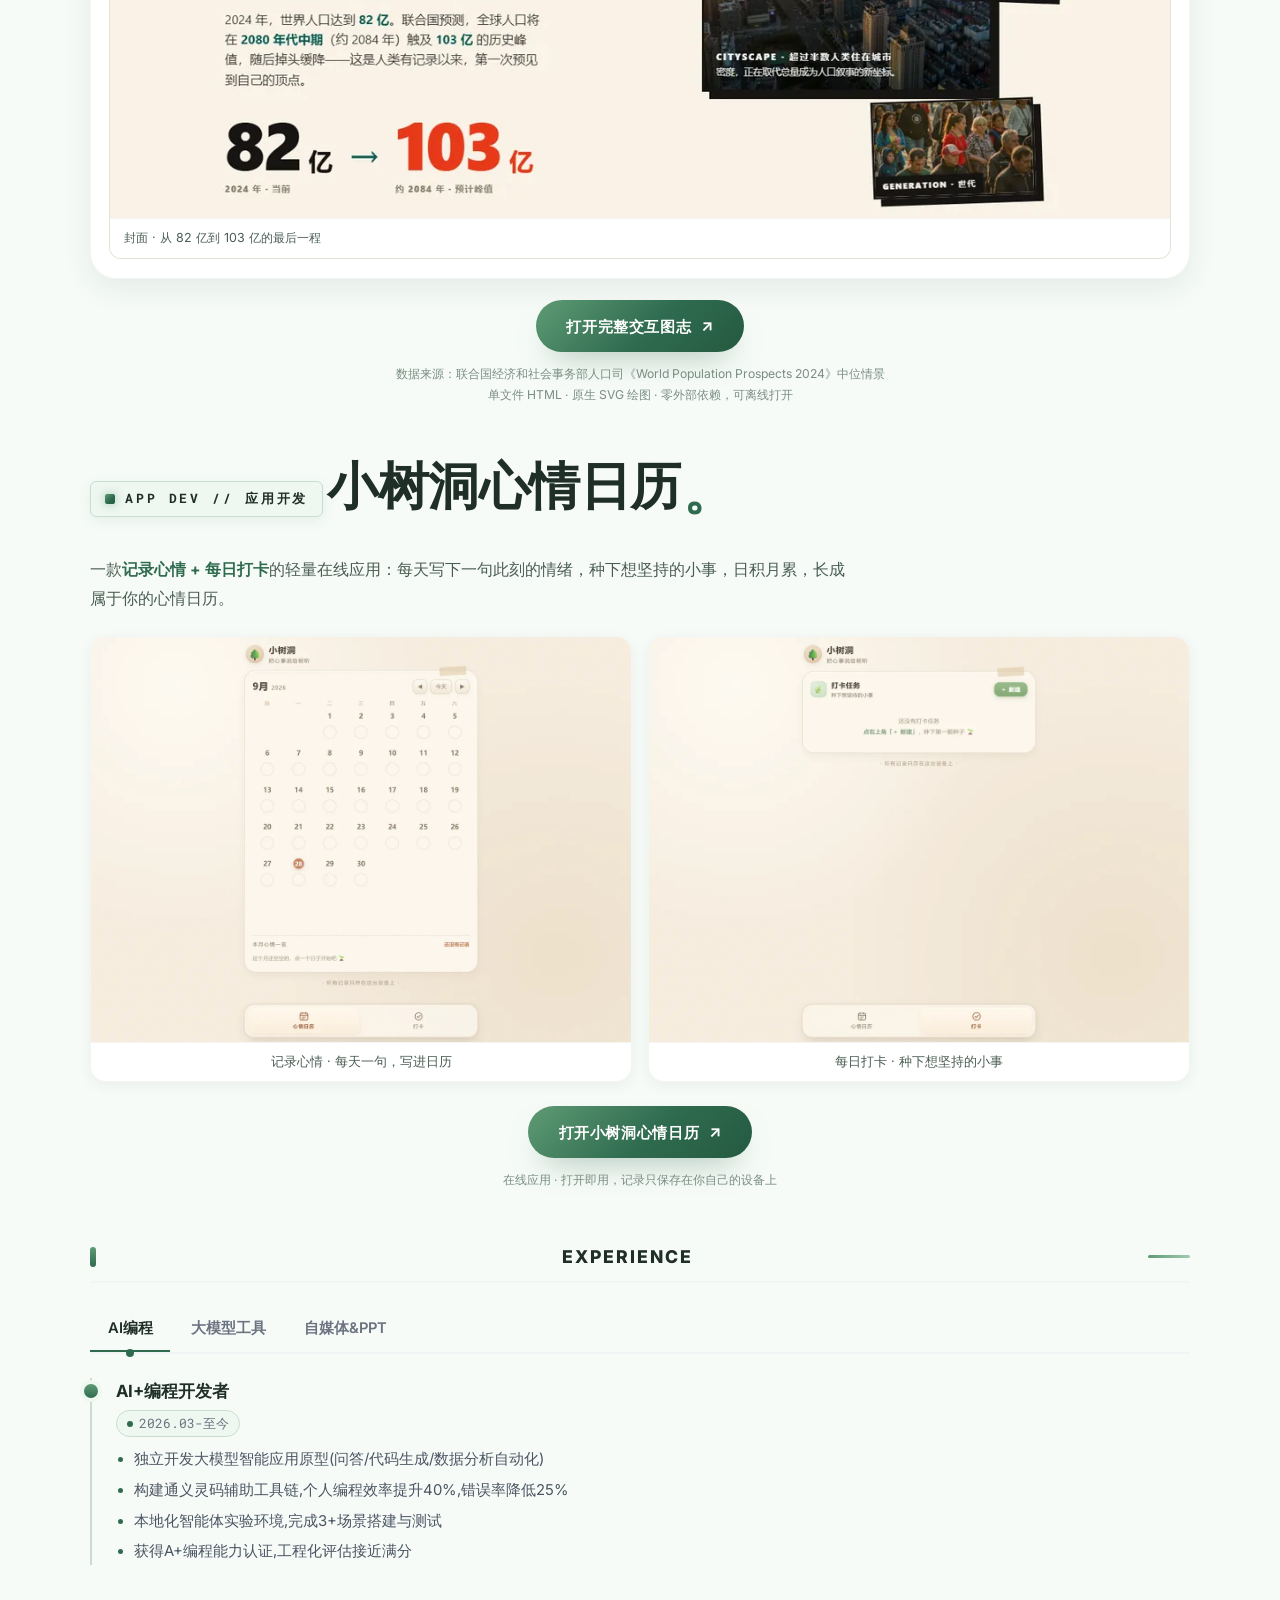
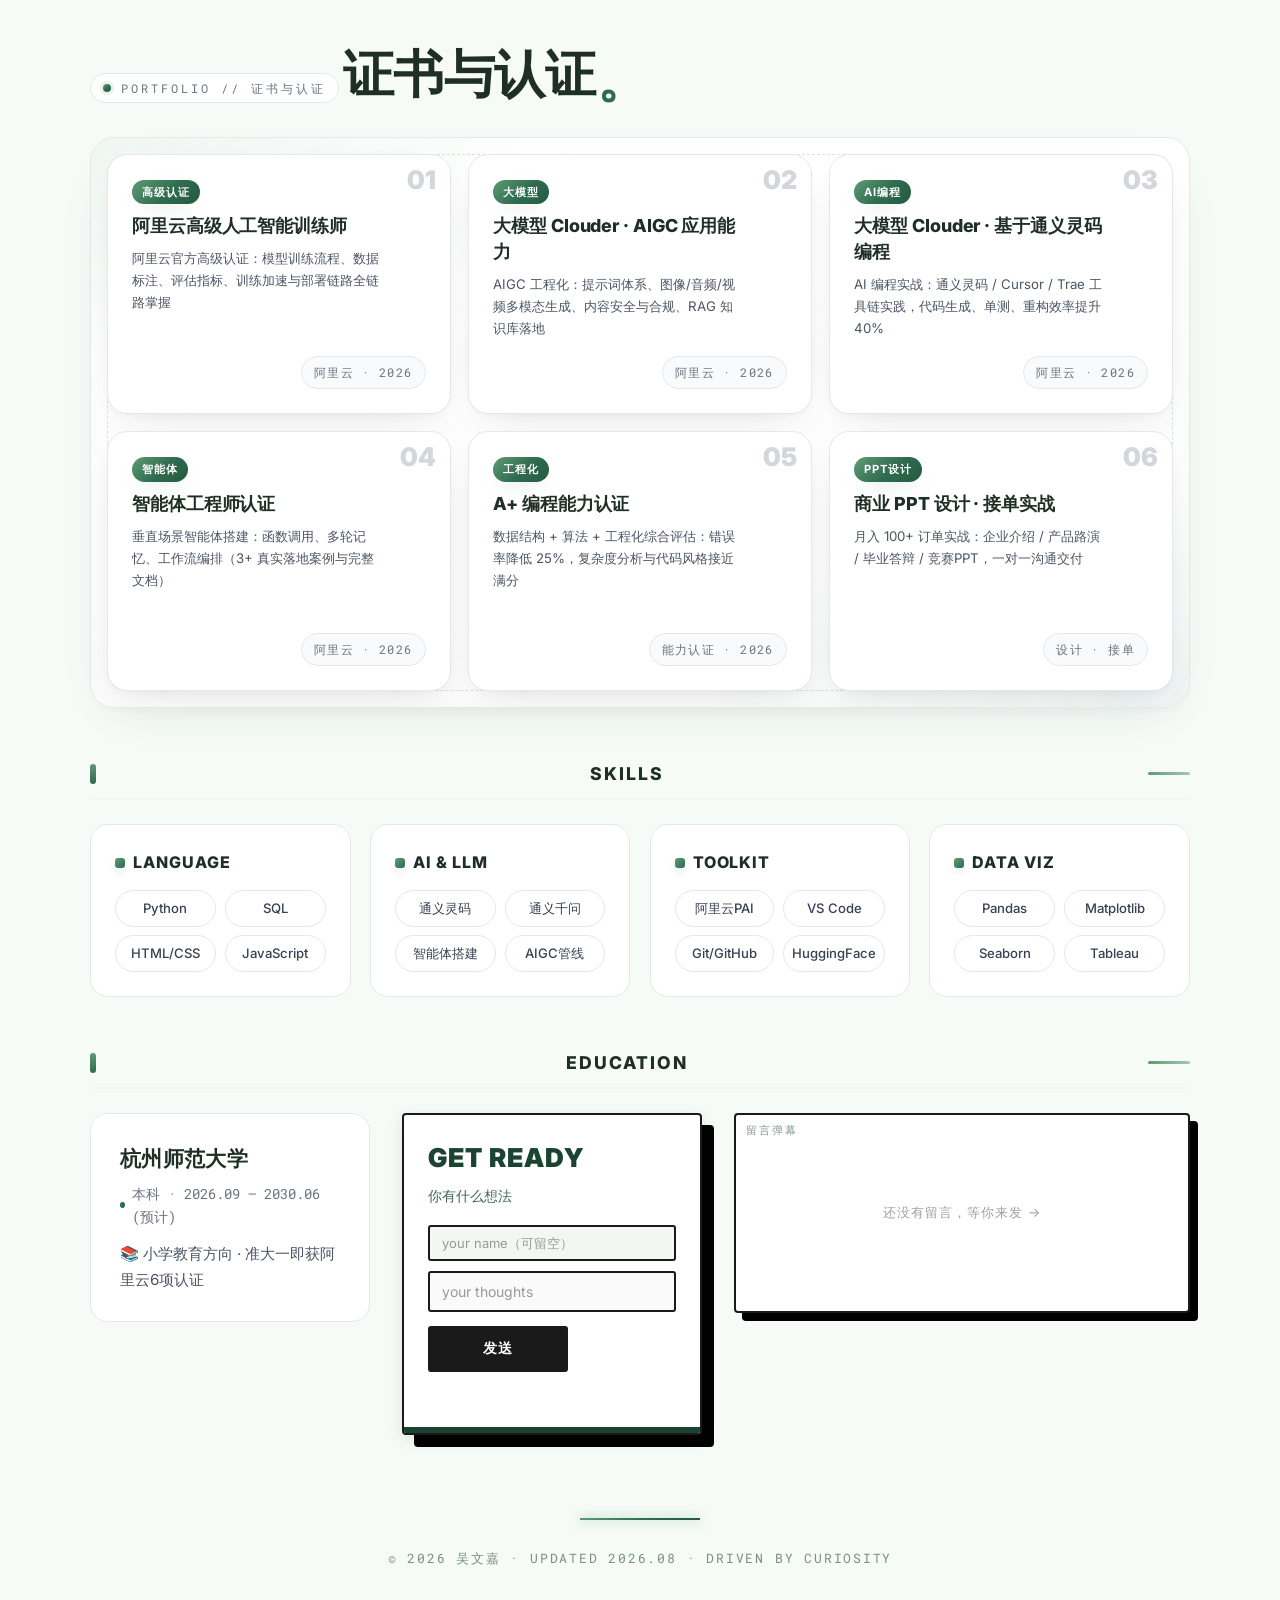
==== commit cfb3ac49: "feat: 应用开发板块精简为心情+打卡双要点, 换用真实界面截图" ====
--- a/index.html
+++ b/index.html
@@ -4015,7 +4015,7 @@
 
     /* ============ 应用开发 · 小树洞心情日历 ============ */
     .appdev-lead {
-      margin: 0.4rem 0 1.5rem;
+      margin: 0.4rem 0 1.4rem;
       max-width: 760px;
       font-size: 0.98rem;
       line-height: 1.85;
@@ -4023,48 +4023,35 @@
     }
     .appdev-lead b { color: var(--accent-primary); font-weight: 700; }
 
-    .appdev-features {
+    .appdev-gallery {
       display: grid;
-      grid-template-columns: repeat(3, minmax(0, 1fr));
-      gap: 0.85rem;
-      margin-bottom: 0.4rem;
-    }
-    .appdev-feature {
-      position: relative;
-      overflow: hidden;
+      grid-template-columns: repeat(2, minmax(0, 1fr));
+      gap: 1rem;
+      margin: 0.4rem 0 0.2rem;
+    }
+    .appdev-shot {
+      margin: 0;
       background: #FFFFFF;
       border: 1px solid var(--border-soft);
       border-radius: var(--r-lg);
-      padding: 1.05rem 1.1rem 1rem 1.2rem;
+      overflow: hidden;
       box-shadow: var(--shadow-soft);
     }
-    .appdev-feature::before {
-      content: '';
-      position: absolute;
-      left: 0; top: 0; bottom: 0;
-      width: 3px;
-      background: var(--grad-accent);
-    }
-    .appdev-feature-tag {
-      font-family: var(--font-mono);
-      font-size: 0.62rem;
-      letter-spacing: 0.16em;
-      color: var(--text-tertiary);
-      text-transform: uppercase;
-      margin-bottom: 0.45rem;
-    }
-    .appdev-feature-title {
-      font-family: var(--font-tech);
-      font-size: 1.18rem;
-      font-weight: 800;
-      letter-spacing: -0.01em;
-      color: var(--accent-primary);
-      margin-bottom: 0.4rem;
-    }
-    .appdev-feature-desc {
-      font-size: 0.84rem;
-      line-height: 1.6;
+    .appdev-shot img {
+      display: block;
+      width: 100%;
+      height: auto;
+      aspect-ratio: 4 / 3;
+      object-fit: cover;
+      background: #F4EBDC;
+    }
+    .appdev-shot figcaption {
+      padding: 0.6rem 0.9rem;
+      font-size: 0.8rem;
+      line-height: 1.5;
       color: var(--text-secondary);
+      text-align: center;
+      border-top: 1px solid var(--border-soft);
     }
 
     .appdev-cta {
@@ -4107,11 +4094,8 @@
       color: var(--text-tertiary);
     }
 
-    @media (max-width: 899.98px) {
-      .appdev-features { grid-template-columns: repeat(2, minmax(0, 1fr)); }
-    }
     @media (max-width: 640px) {
-      .appdev-features { grid-template-columns: 1fr; gap: 0.8rem; }
+      .appdev-gallery { grid-template-columns: 1fr; }
       .appdev-cta-btn { width: 100%; justify-content: center; padding: 0.8rem 1.2rem; font-size: 0.9rem; }
     }
 </style>
@@ -4296,7 +4280,7 @@
         </div>
       </a>
       <a class="entry-card entry-card--tech-app" href="#appDevSection" data-target="#appDevSection">
-        <div class="entry-card-bg" style="background-image:linear-gradient(135deg,#2F6B4F 0%,#3E8C66 48%,#5E9B74 100%);"></div>
+        <div class="entry-card-bg" style="background-image:url('appdev-cover.webp');"></div>
         <div class="entry-card-grid"></div>
         <div class="entry-card-mask"></div>
         <div class="entry-card-overlay"></div>
@@ -4631,27 +4615,19 @@
     </div>
 
     <p class="appdev-lead">
-      一个把心事轻轻埋进树洞的心情应用：<b>每天写下一句心情，长成属于你的心情日历</b>。
-      不评判、不喧哗，只把那些说不出口的话，交给一棵会静静倾听的小树。
+      一款<b>记录心情 + 每日打卡</b>的轻量在线应用：每天写下一句此刻的情绪，种下想坚持的小事，日积月累，长成属于你的心情日历。
     </p>
 
-    <!-- 功能展示 -->
-    <div class="appdev-features">
-      <div class="appdev-feature">
-        <div class="appdev-feature-tag">MOOD · 心情日记</div>
-        <div class="appdev-feature-title">每日心情</div>
-        <div class="appdev-feature-desc">每天一句话，记录此刻的情绪温度，轻量不负担。</div>
-      </div>
-      <div class="appdev-feature">
-        <div class="appdev-feature-tag">HOLLOW · 树洞倾诉</div>
-        <div class="appdev-feature-title">心事树洞</div>
-        <div class="appdev-feature-desc">把说不出口的话埋进树洞，私密安全，只属于你自己。</div>
-      </div>
-      <div class="appdev-feature">
-        <div class="appdev-feature-tag">CALENDAR · 心情日历</div>
-        <div class="appdev-feature-title">心情日历</div>
-        <div class="appdev-feature-desc">日积月累，在一张日历上看见自己情绪的季节流转。</div>
-      </div>
+    <!-- 真实界面截图 -->
+    <div class="appdev-gallery">
+      <figure class="appdev-shot">
+        <img src="appdev-mood.webp" alt="小树洞心情日历 · 心情记录界面" width="1280" height="900" loading="lazy" decoding="async">
+        <figcaption>记录心情 · 每天一句，写进日历</figcaption>
+      </figure>
+      <figure class="appdev-shot">
+        <img src="appdev-habit.webp" alt="小树洞心情日历 · 打卡任务界面" width="1280" height="900" loading="lazy" decoding="async">
+        <figcaption>每日打卡 · 种下想坚持的小事</figcaption>
+      </figure>
     </div>
 
     <!-- 跳转在线应用 -->
@@ -4662,8 +4638,7 @@
         <span class="appdev-cta-btn-arrow" aria-hidden="true">↗</span>
       </a>
       <div class="appdev-cta-note">
-        在线应用 · 打开即可使用，无需下载安装<br>
-        你的心事只属于你——写下的内容安静留存，陪伴每一个情绪起伏的日子
+        在线应用 · 打开即用，记录只保存在你自己的设备上
       </div>
     </div>
   </section>
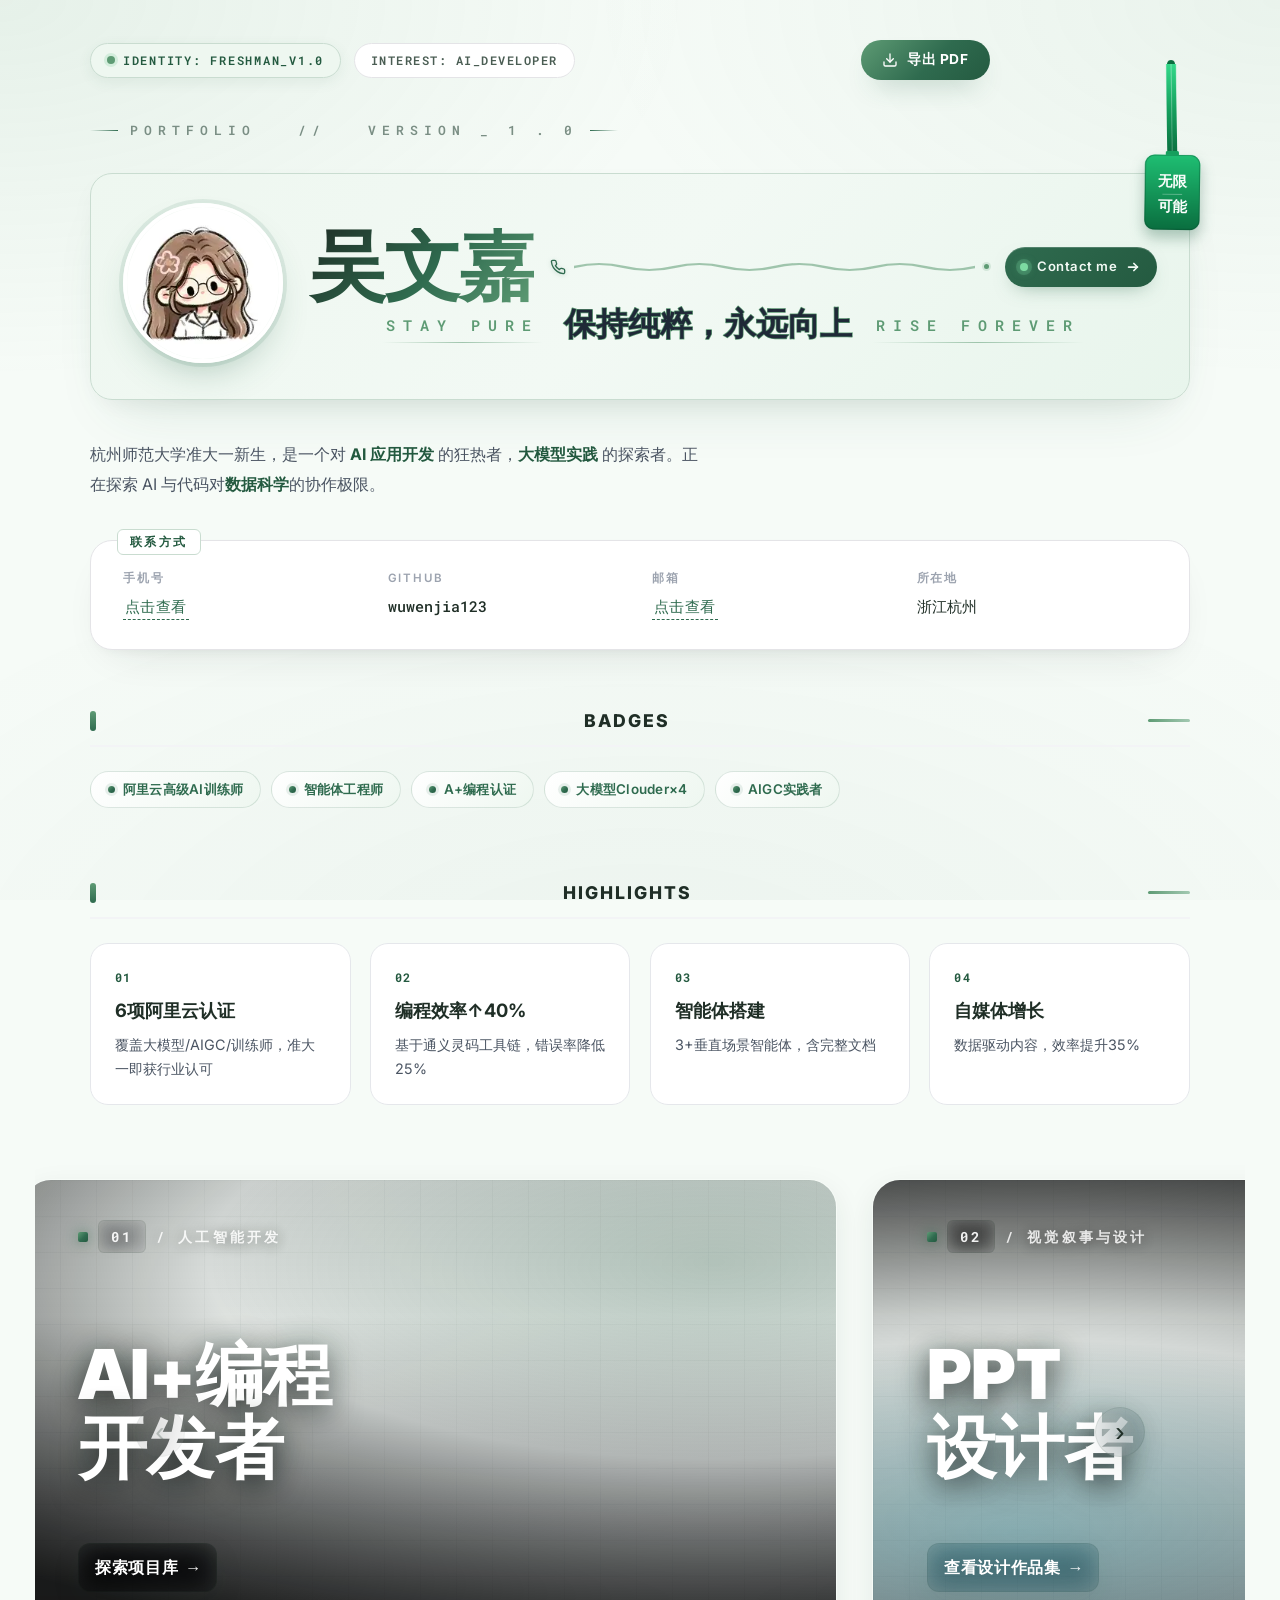
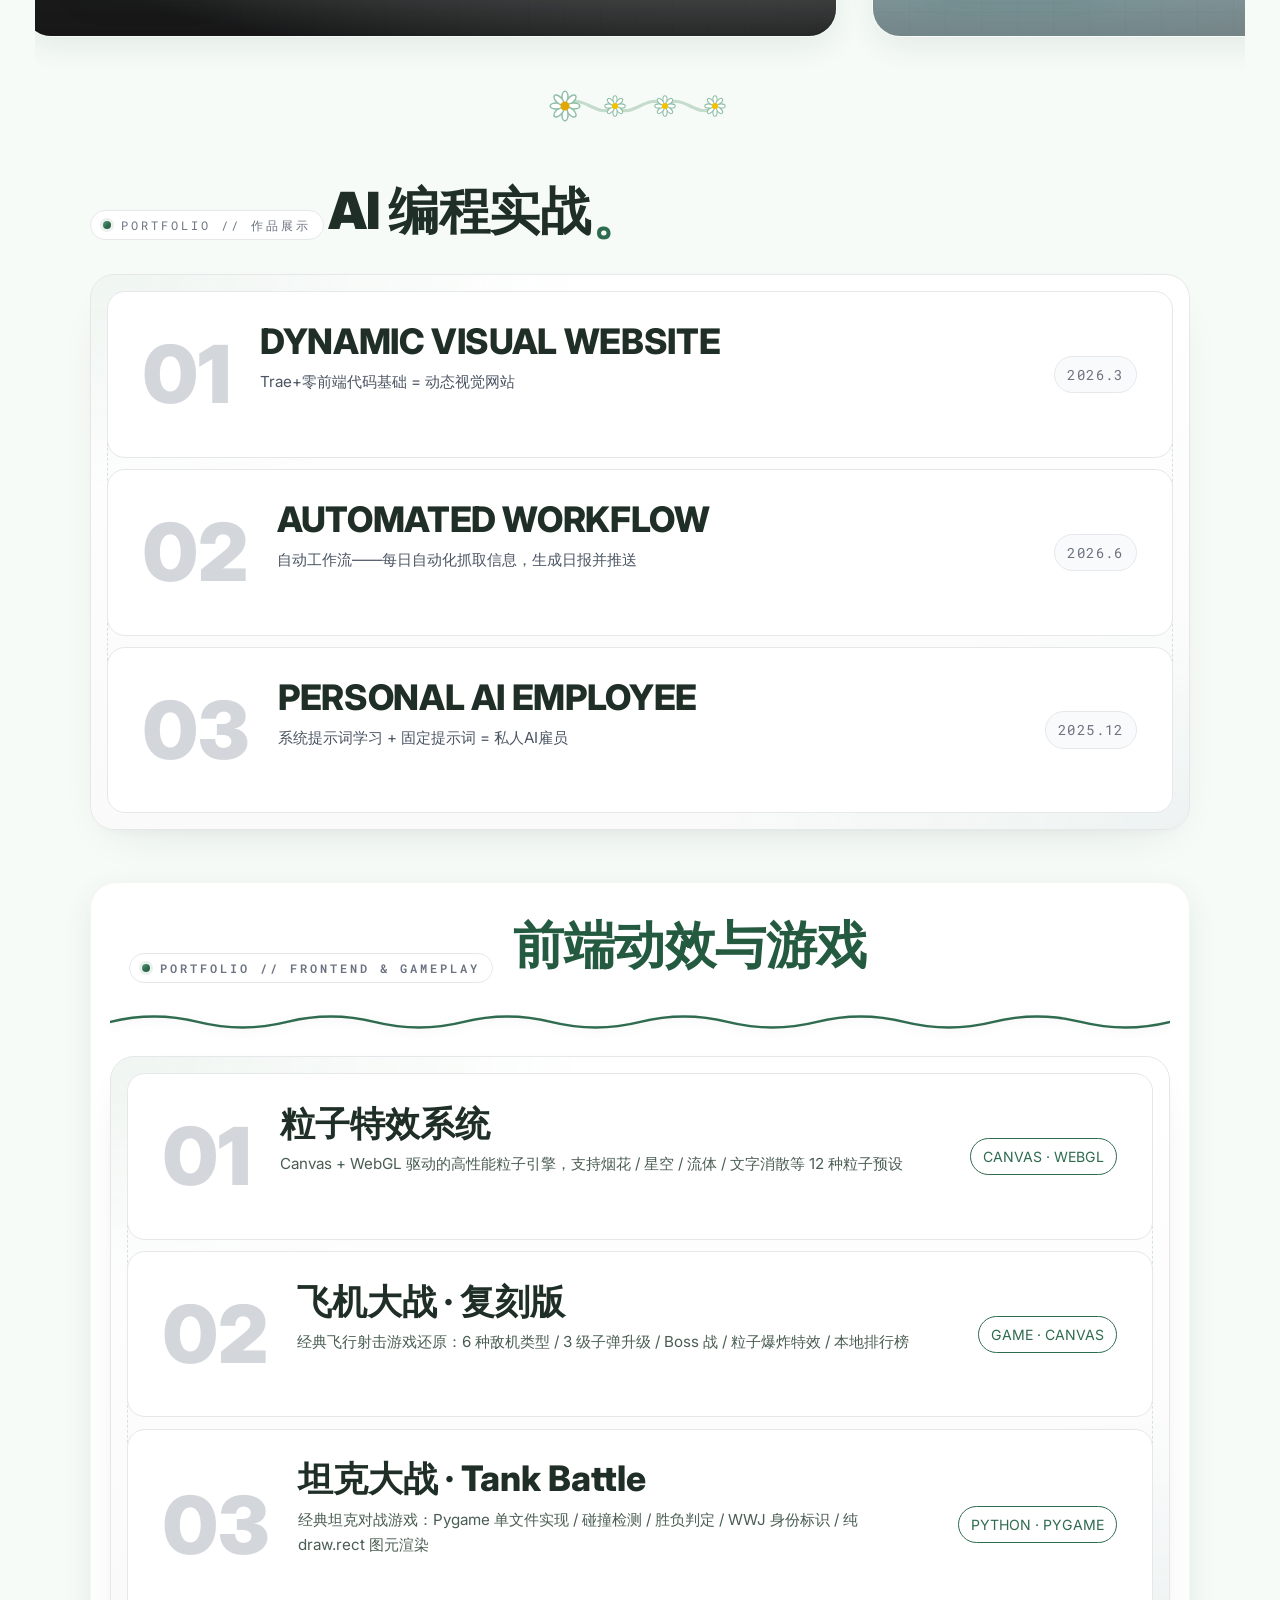
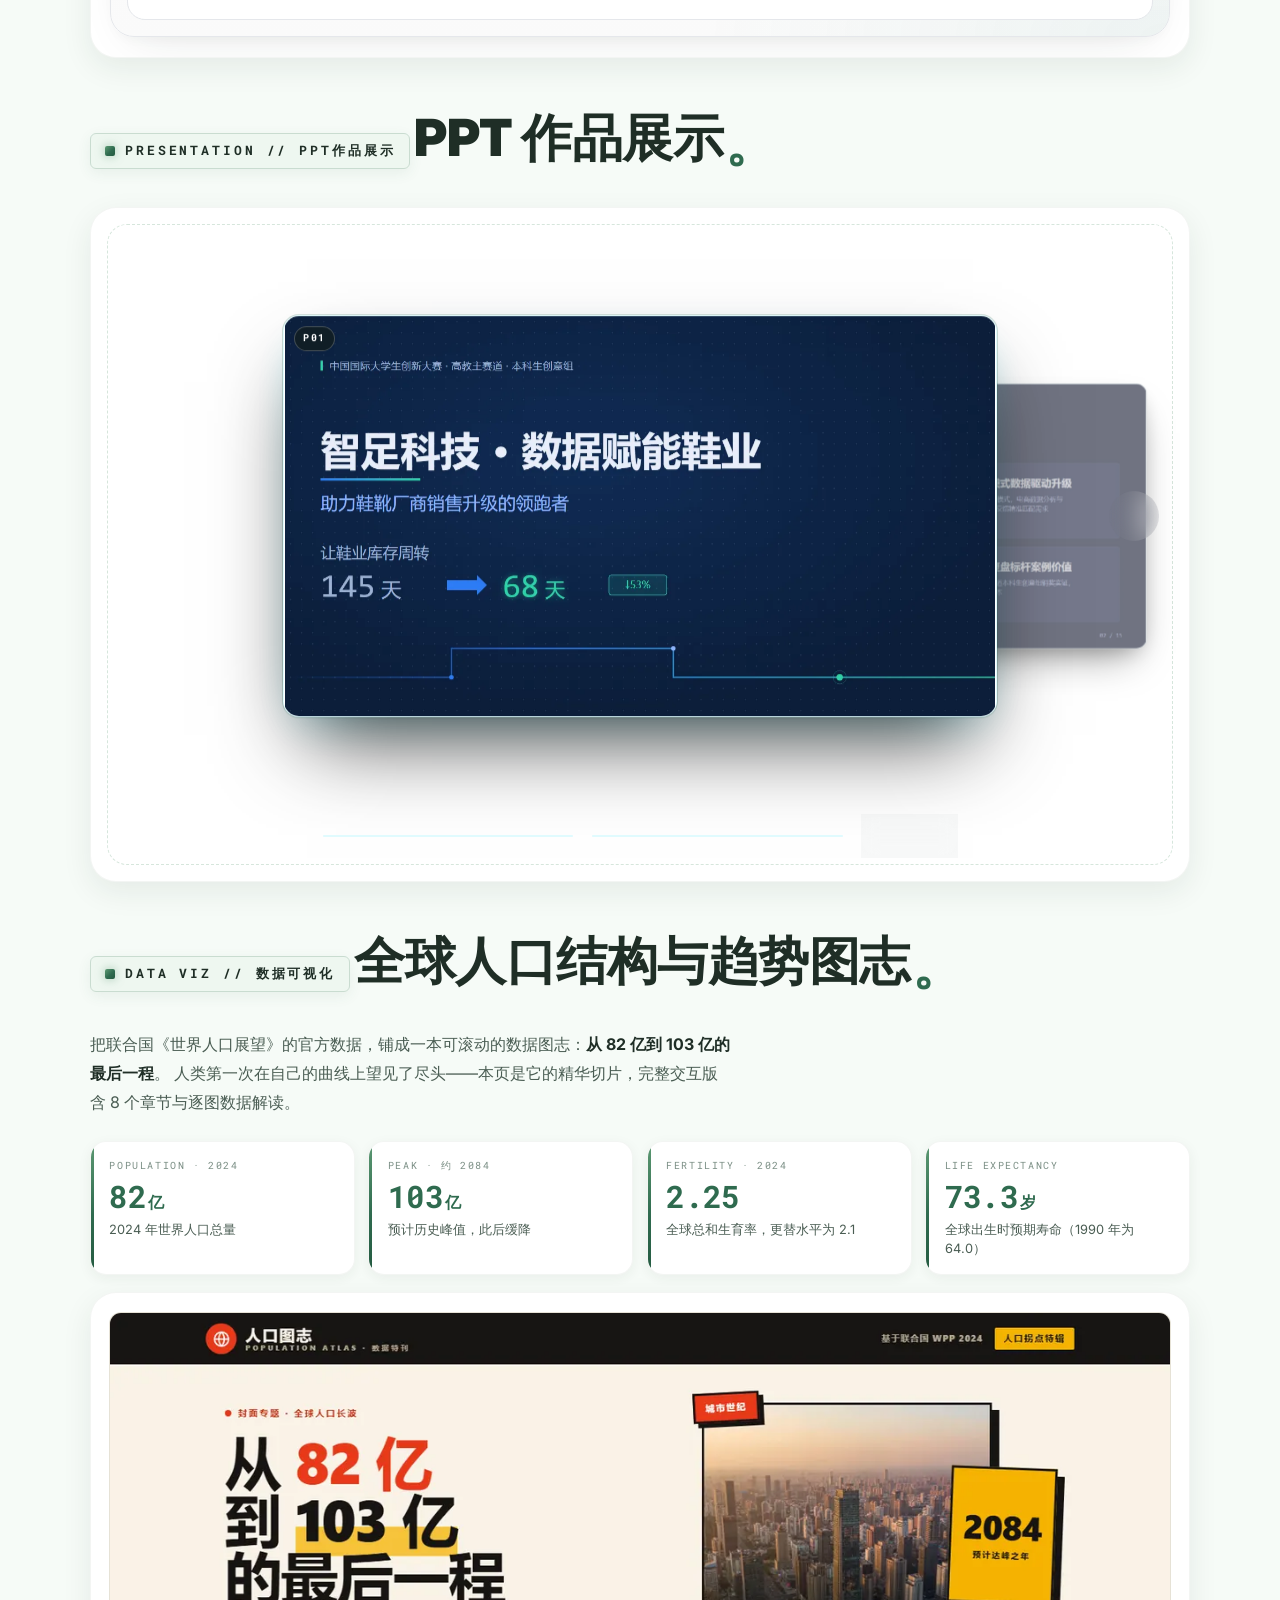
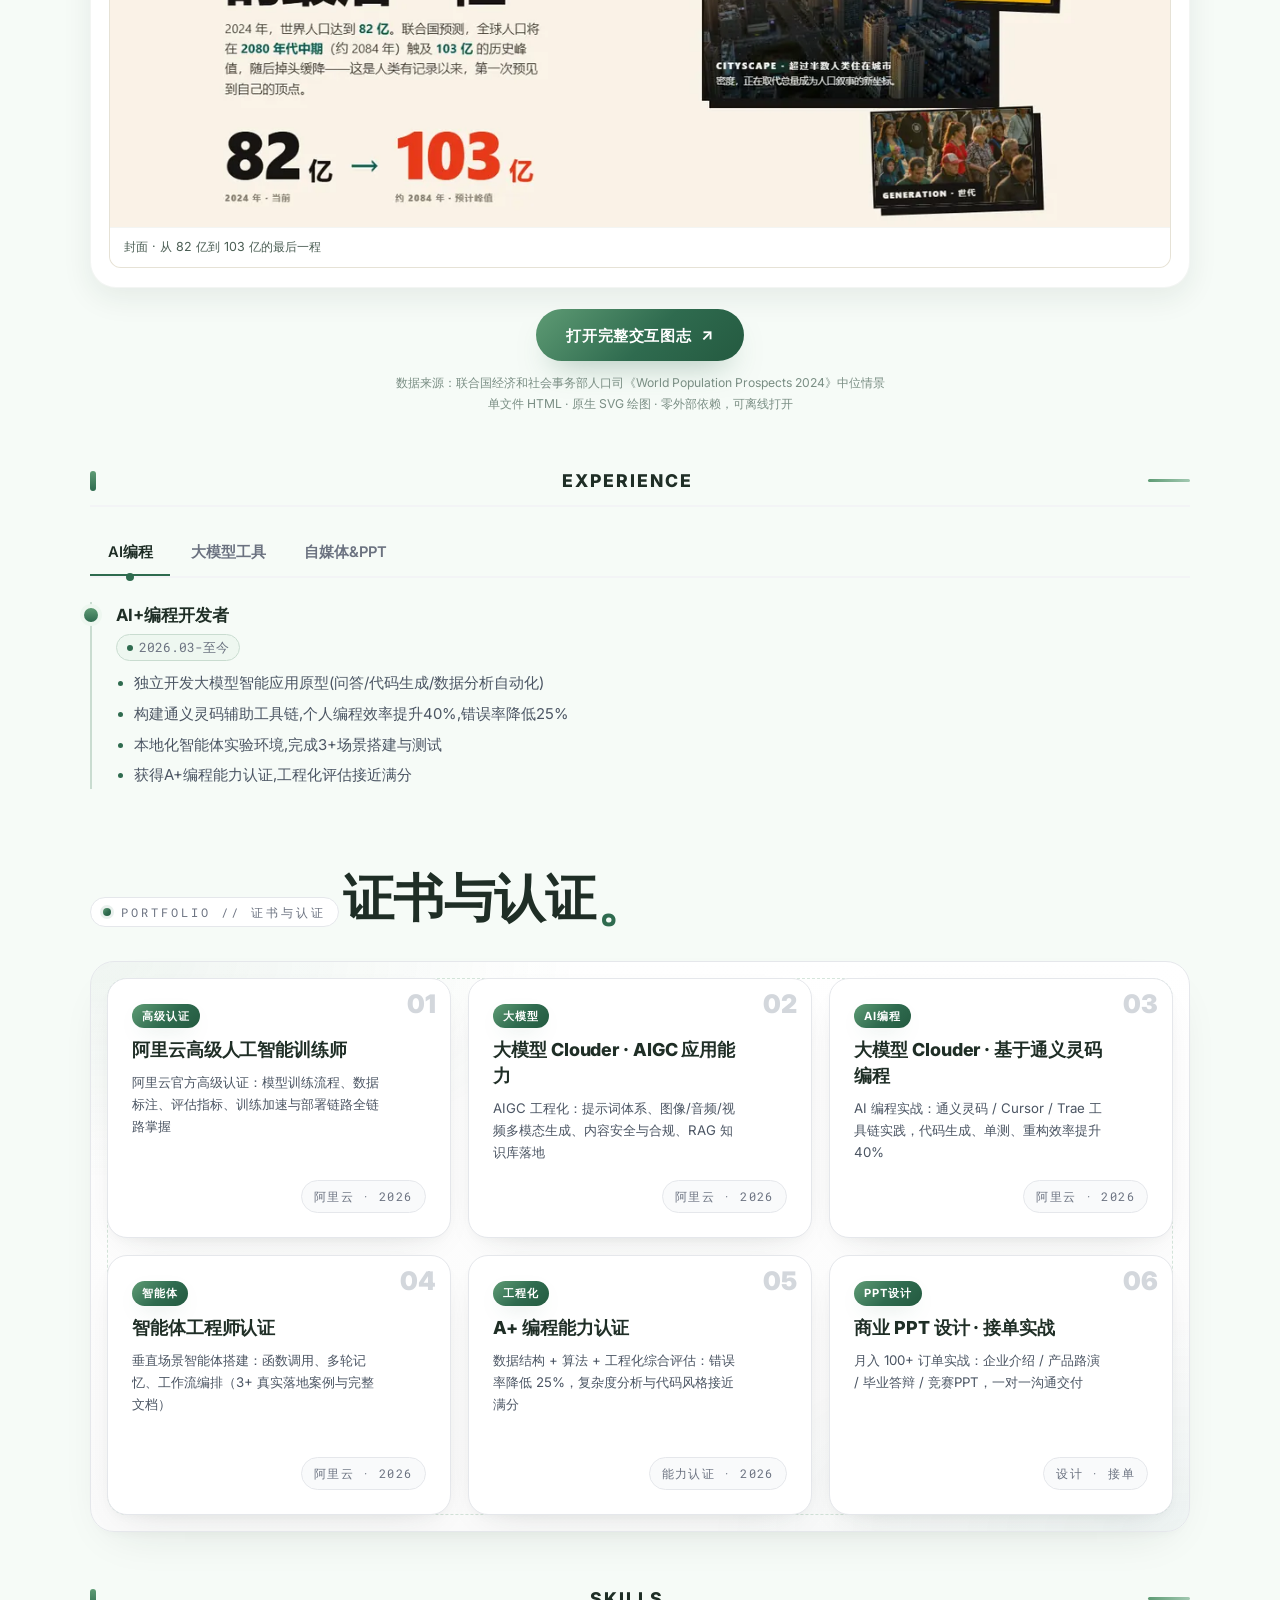
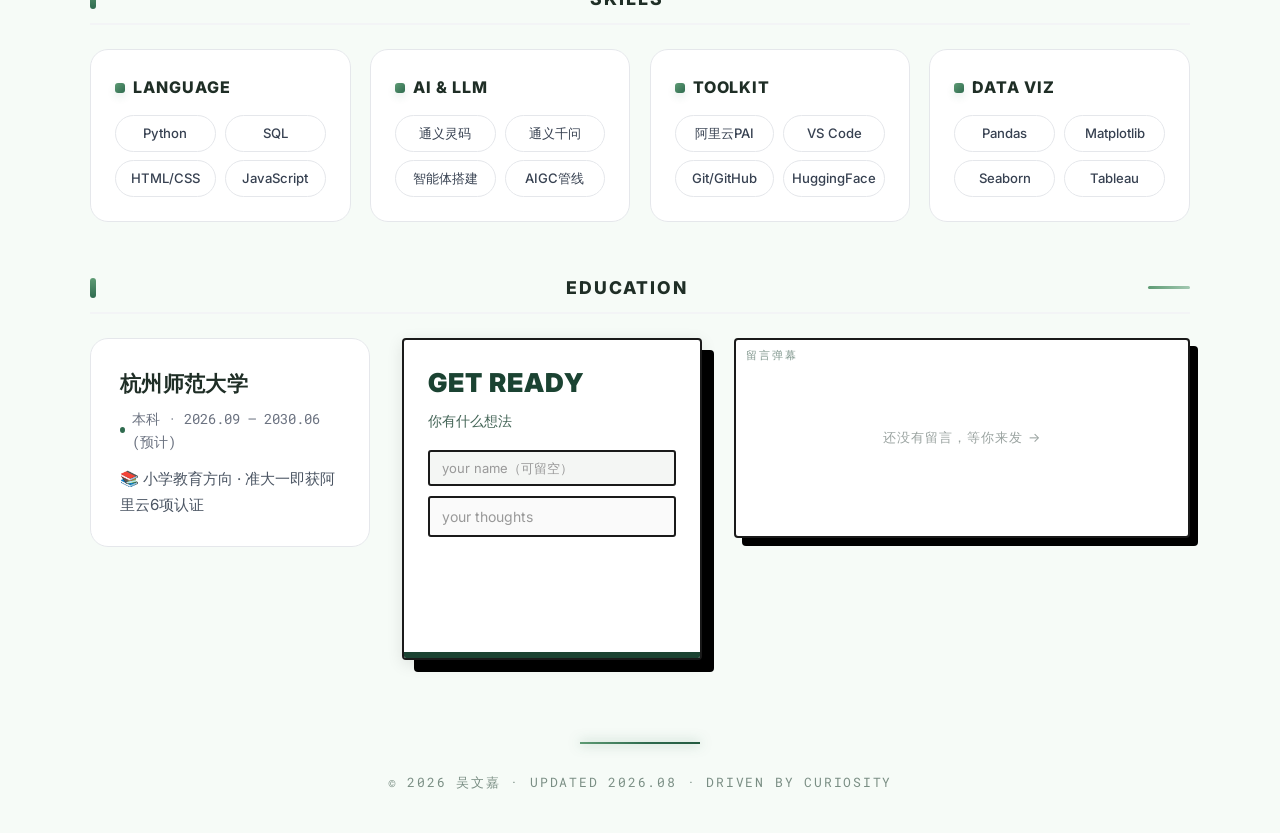
==== commit caae6f4b: "refactor: 移除「应用开发 · 小树洞心情日历」板块 - 删除作品入口第 05 张卡片与 #appDevSection 整段 section - 雏菊进度指示器由 5 朵改 4 朵：viewB" ====
--- a/index.html
+++ b/index.html
@@ -4013,91 +4013,7 @@
       .viz-cta-btn { width: 100%; justify-content: center; padding: 0.8rem 1.2rem; font-size: 0.9rem; }
     }
 
-    /* ============ 应用开发 · 小树洞心情日历 ============ */
-    .appdev-lead {
-      margin: 0.4rem 0 1.4rem;
-      max-width: 760px;
-      font-size: 0.98rem;
-      line-height: 1.85;
-      color: var(--text-secondary);
-    }
-    .appdev-lead b { color: var(--accent-primary); font-weight: 700; }
-
-    .appdev-gallery {
-      display: grid;
-      grid-template-columns: repeat(2, minmax(0, 1fr));
-      gap: 1rem;
-      margin: 0.4rem 0 0.2rem;
-    }
-    .appdev-shot {
-      margin: 0;
-      background: #FFFFFF;
-      border: 1px solid var(--border-soft);
-      border-radius: var(--r-lg);
-      overflow: hidden;
-      box-shadow: var(--shadow-soft);
-    }
-    .appdev-shot img {
-      display: block;
-      width: 100%;
-      height: auto;
-      aspect-ratio: 4 / 3;
-      object-fit: cover;
-      background: #F4EBDC;
-    }
-    .appdev-shot figcaption {
-      padding: 0.6rem 0.9rem;
-      font-size: 0.8rem;
-      line-height: 1.5;
-      color: var(--text-secondary);
-      text-align: center;
-      border-top: 1px solid var(--border-soft);
-    }
-
-    .appdev-cta {
-      margin-top: 1.5rem;
-      text-align: center;
-    }
-    .appdev-cta-btn {
-      display: inline-flex;
-      align-items: center;
-      gap: 0.6rem;
-      padding: 0.85rem 1.9rem;
-      border-radius: 999px;
-      background: var(--grad-accent);
-      color: #FFFFFF;
-      font-family: var(--font-sans);
-      font-size: 0.95rem;
-      font-weight: 700;
-      letter-spacing: 0.04em;
-      text-decoration: none;
-      border: none;
-      cursor: pointer;
-      box-shadow: 0 16px 32px -16px rgba(47,107,79,0.5);
-      transition: transform var(--dur-base) var(--ease-out-expo),
-                  box-shadow var(--dur-base) var(--ease-out-expo);
-    }
-    .appdev-cta-btn:hover {
-      transform: translateY(-2px);
-      box-shadow: 0 24px 44px -20px rgba(47,107,79,0.6);
-    }
-    .appdev-cta-btn-arrow {
-      font-size: 1.05em;
-      line-height: 1;
-      transition: transform var(--dur-base) var(--ease-out-expo);
-    }
-    .appdev-cta-btn:hover .appdev-cta-btn-arrow { transform: translate(2px, -2px); }
-    .appdev-cta-note {
-      margin-top: 0.75rem;
-      font-size: 0.76rem;
-      line-height: 1.7;
-      color: var(--text-tertiary);
-    }
-
-    @media (max-width: 640px) {
-      .appdev-gallery { grid-template-columns: 1fr; }
-      .appdev-cta-btn { width: 100%; justify-content: center; padding: 0.8rem 1.2rem; font-size: 0.9rem; }
-    }
+    /* ============ 应用开发板块已移除 ============ */
 </style>
 <noscript><style>.reveal{opacity:1!important;transform:none!important;animation:none!important}</style></noscript>
 </head>
@@ -4279,33 +4195,16 @@
           打开数据图志 <span class="entry-card-arrow" aria-hidden="true">→</span>
         </div>
       </a>
-      <a class="entry-card entry-card--tech-app" href="#appDevSection" data-target="#appDevSection">
-        <div class="entry-card-bg" style="background-image:url('appdev-cover.webp');"></div>
-        <div class="entry-card-grid"></div>
-        <div class="entry-card-mask"></div>
-        <div class="entry-card-overlay"></div>
-        <div class="entry-card-top">
-          <span class="entry-card-idx-square"></span>
-          <span class="entry-card-idx">05</span>
-          <span class="entry-card-cat">/ 应用开发</span>
-        </div>
-        <div class="entry-card-title">
-          <span>小树洞<br/>心情日历</span>
-        </div>
-        <div class="entry-card-cta">
-          打开心情日历 <span class="entry-card-arrow" aria-hidden="true">→</span>
-        </div>
-      </a>
     </div>
 
     <!-- 左右箭头（桌面端辅助切屏） -->
     <button class="entry-nav entry-nav-prev" id="entryNavPrev" aria-label="上一屏">‹</button>
     <button class="entry-nav entry-nav-next" id="entryNavNext" aria-label="下一屏">›</button>
-    <!-- 底部进度指示 · 绿色藤蔓（进度生长）+ 三朵等距小雏菊 -->
+    <!-- 底部进度指示 · 绿色藤蔓（进度生长）+ 四朵等距小雏菊 -->
     <div class="entry-scroll-indicator" id="entryScrollIndicator" aria-hidden="true">
-      <svg class="entry-vine" viewBox="0 0 250 48" preserveAspectRatio="xMidYMid meet">
+      <svg class="entry-vine" viewBox="0 0 200 48" preserveAspectRatio="xMidYMid meet">
         <path id="vinePathBg" class="vine-stem vine-stem-bg" d="M25 30 C 42 14, 58 46, 75 30 C 92 46, 108 14, 125 30 C 142 14, 158 46, 175 30"/>
-        <path id="vinePathFg" class="vine-stem vine-stem-fg" d="M25 30 C 42 14, 58 46, 75 30 C 92 46, 108 14, 125 30 C 142 14, 158 46, 175 30 C 192 14, 208 46, 225 30"/>
+        <path id="vinePathFg" class="vine-stem vine-stem-fg" d="M25 30 C 42 14, 58 46, 75 30 C 92 46, 108 14, 125 30 C 142 14, 158 46, 175 30"/>
         <g class="entry-scroll-dot is-active" data-idx="0" transform="translate(25,30)">
           <circle class="vine-hit" r="15"/>
           <g class="daisy">
@@ -4370,22 +4269,6 @@
             <circle class="daisy-core" cx="0" cy="0" r="3.1"/>
           </g>
         </g>
-        <g class="entry-scroll-dot" data-idx="4" transform="translate(225,30)">
-          <circle class="vine-hit" r="15"/>
-          <g class="daisy">
-            <g class="daisy-petals">
-              <ellipse class="daisy-petal" cx="0" cy="-6" rx="2.1" ry="4.2"/>
-              <ellipse class="daisy-petal" cx="0" cy="-6" rx="2.1" ry="4.2" transform="rotate(45)"/>
-              <ellipse class="daisy-petal" cx="0" cy="-6" rx="2.1" ry="4.2" transform="rotate(90)"/>
-              <ellipse class="daisy-petal" cx="0" cy="-6" rx="2.1" ry="4.2" transform="rotate(135)"/>
-              <ellipse class="daisy-petal" cx="0" cy="-6" rx="2.1" ry="4.2" transform="rotate(180)"/>
-              <ellipse class="daisy-petal" cx="0" cy="-6" rx="2.1" ry="4.2" transform="rotate(225)"/>
-              <ellipse class="daisy-petal" cx="0" cy="-6" rx="2.1" ry="4.2" transform="rotate(270)"/>
-              <ellipse class="daisy-petal" cx="0" cy="-6" rx="2.1" ry="4.2" transform="rotate(315)"/>
-            </g>
-            <circle class="daisy-core" cx="0" cy="0" r="3.1"/>
-          </g>
-        </g>
       </svg>
     </div>
   </section>
@@ -4602,47 +4485,6 @@
     </div>
   </section>
 
-  <!-- 应用开发 · 小树洞心情日历（外链在线应用） -->
-  <section class="section reveal" id="appDevSection">
-    <div class="ai-practice-header">
-      <div class="ppt-header-tag">
-        <span class="ppt-header-square"></span>
-        <span class="ppt-header-tag-text">APP DEV // 应用开发</span>
-      </div>
-      <div class="ai-practice-title">
-        小树洞心情日历<span class="ai-practice-title-dot">。</span>
-      </div>
-    </div>
-
-    <p class="appdev-lead">
-      一款<b>记录心情 + 每日打卡</b>的轻量在线应用：每天写下一句此刻的情绪，种下想坚持的小事，日积月累，长成属于你的心情日历。
-    </p>
-
-    <!-- 真实界面截图 -->
-    <div class="appdev-gallery">
-      <figure class="appdev-shot">
-        <img src="appdev-mood.webp" alt="小树洞心情日历 · 心情记录界面" width="1280" height="900" loading="lazy" decoding="async">
-        <figcaption>记录心情 · 每天一句，写进日历</figcaption>
-      </figure>
-      <figure class="appdev-shot">
-        <img src="appdev-habit.webp" alt="小树洞心情日历 · 打卡任务界面" width="1280" height="900" loading="lazy" decoding="async">
-        <figcaption>每日打卡 · 种下想坚持的小事</figcaption>
-      </figure>
-    </div>
-
-    <!-- 跳转在线应用 -->
-    <div class="appdev-cta">
-      <a class="appdev-cta-btn" href="https://little-tree-hollow.app.workbuddy.host/"
-         target="_blank" rel="noopener noreferrer">
-        打开小树洞心情日历
-        <span class="appdev-cta-btn-arrow" aria-hidden="true">↗</span>
-      </a>
-      <div class="appdev-cta-note">
-        在线应用 · 打开即用，记录只保存在你自己的设备上
-      </div>
-    </div>
-  </section>
-
   <!-- 项目经历 Tabs -->
   <section class="section reveal reveal-delay-8">
     <div class="section-title">EXPERIENCE</div>
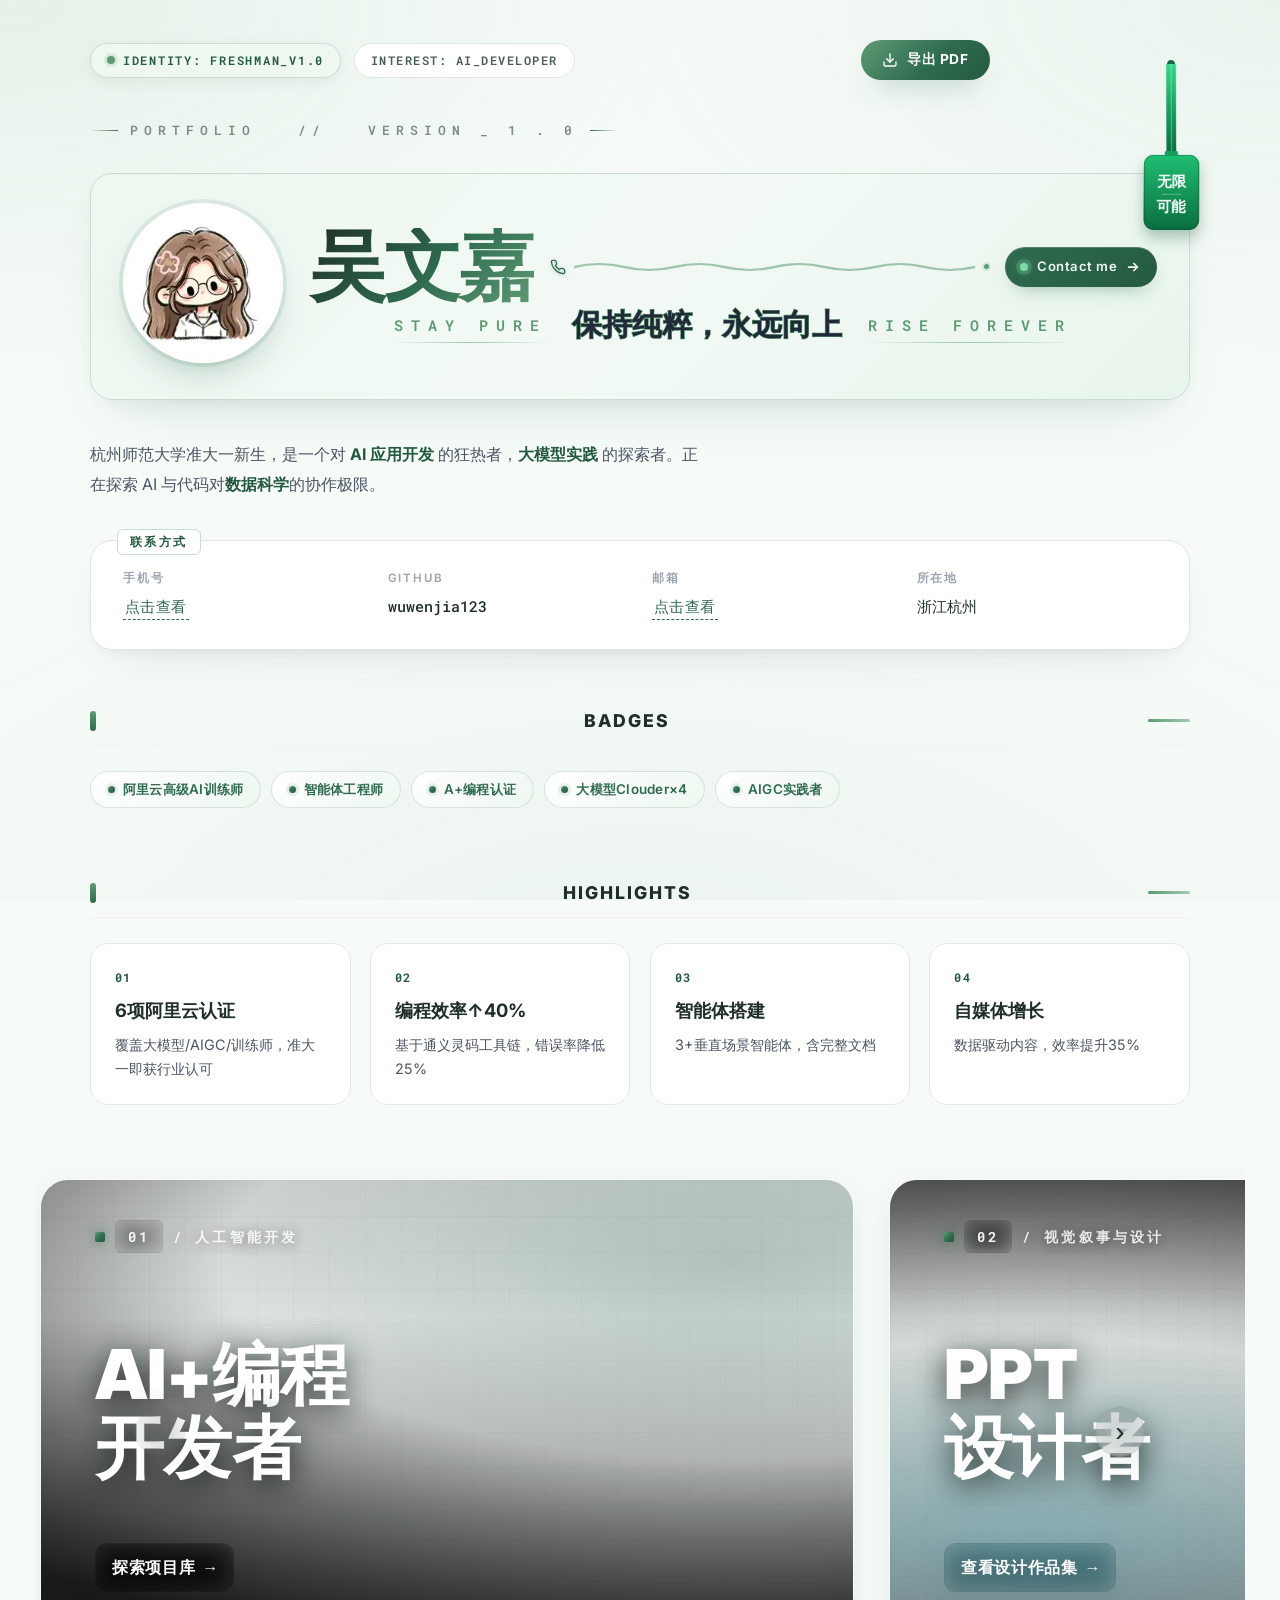
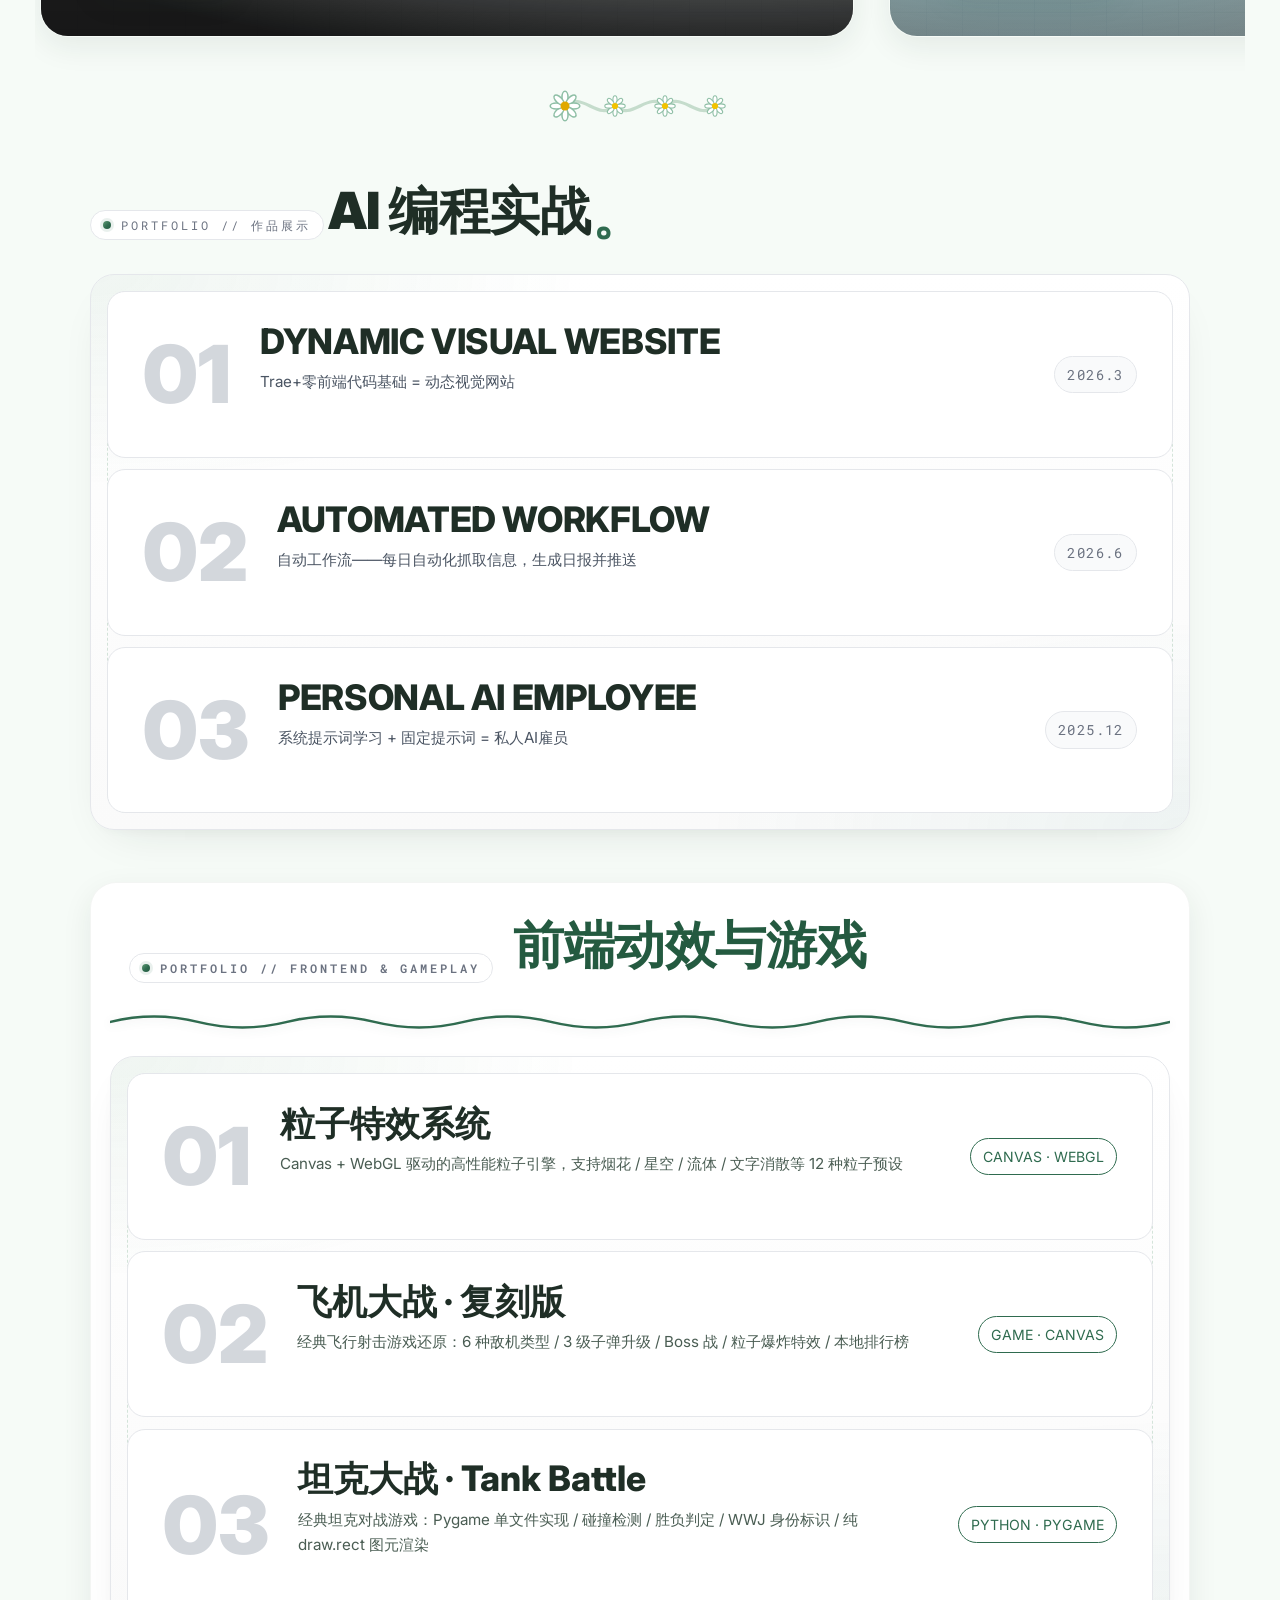
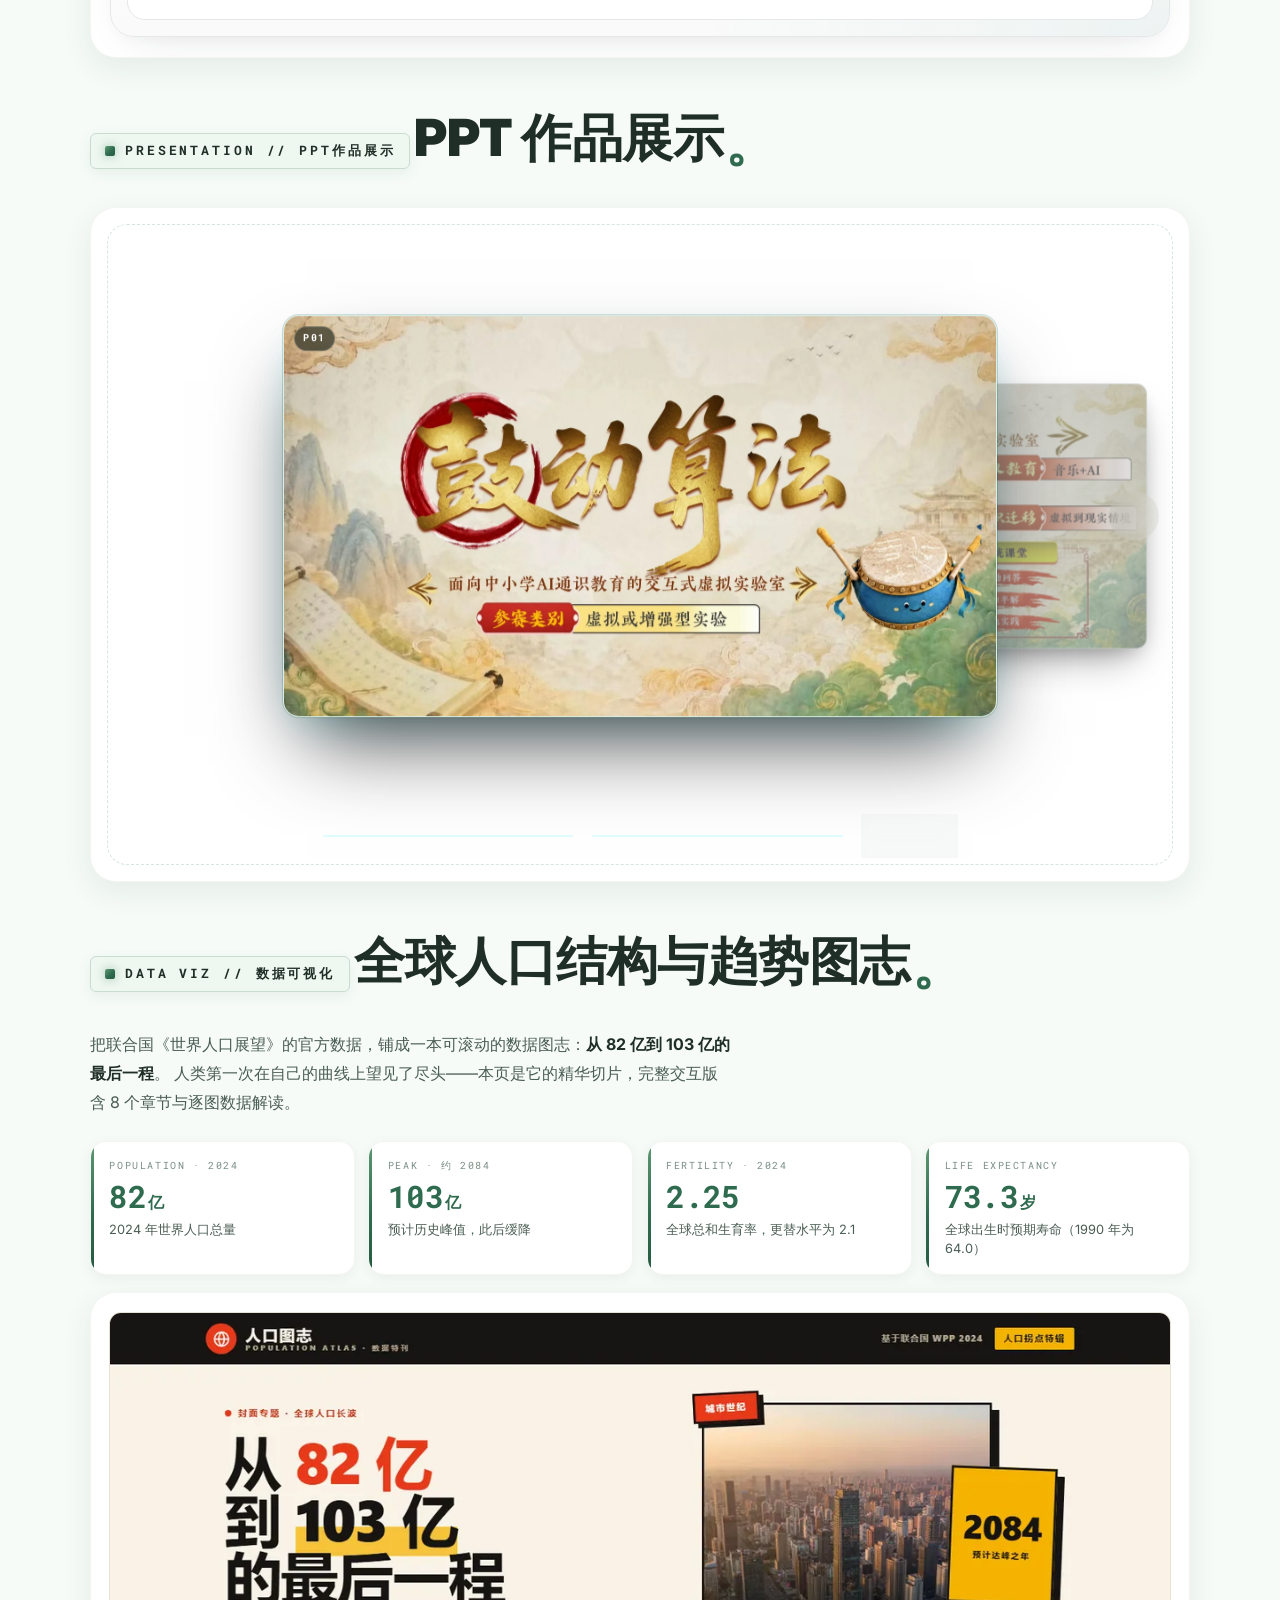
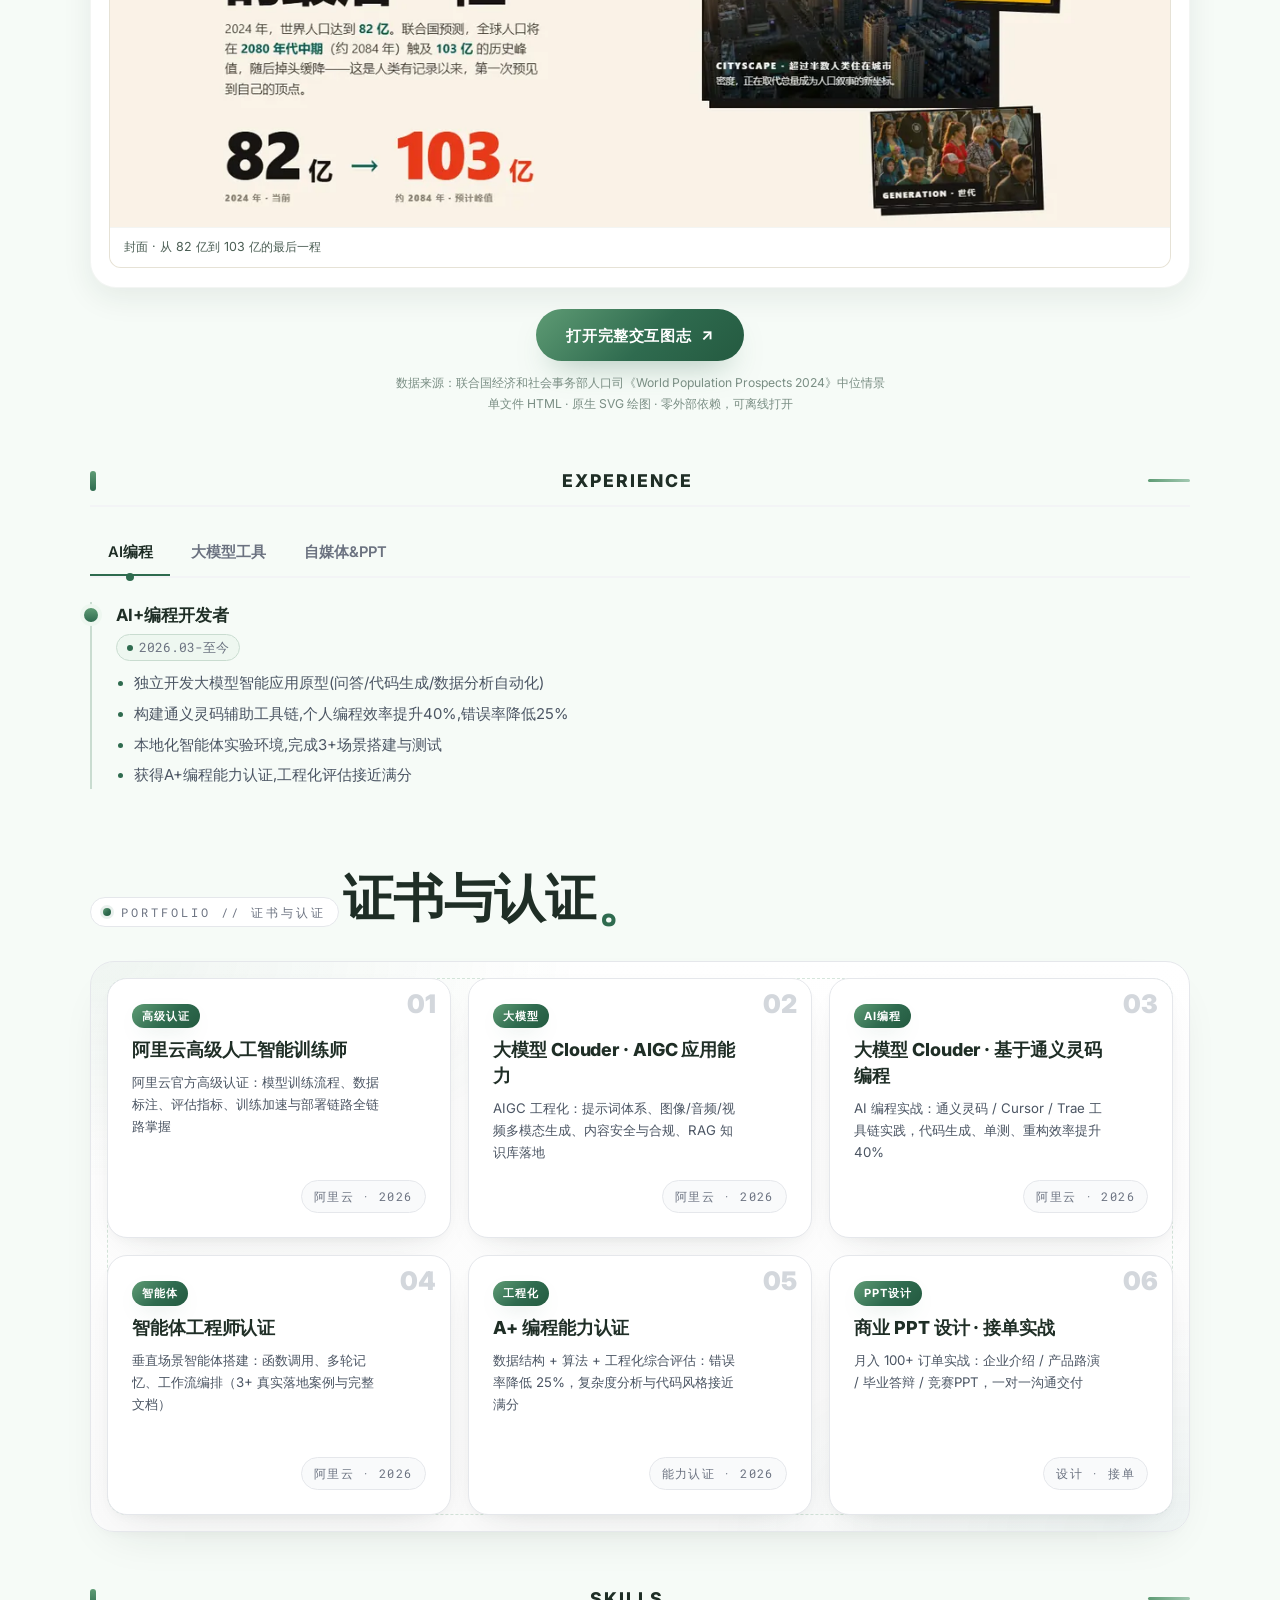
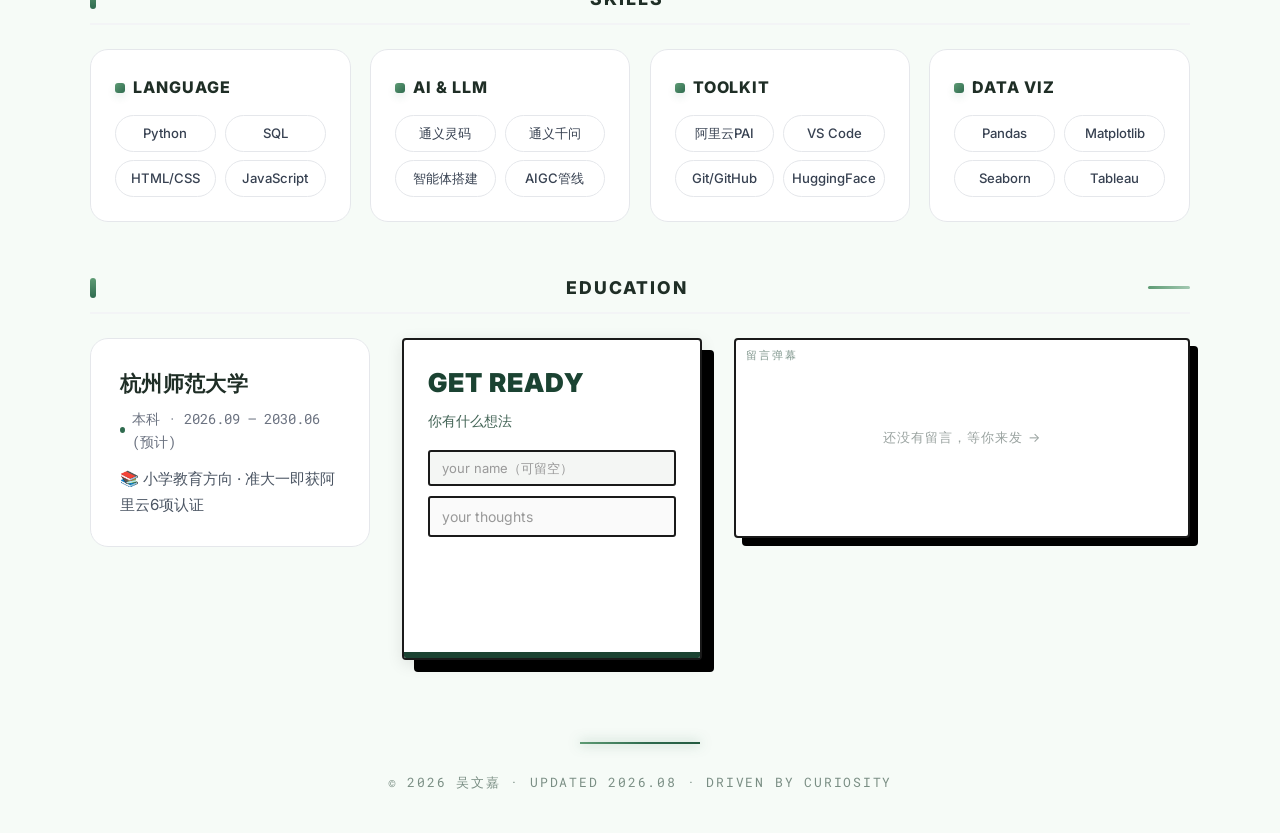
==== commit 32c1cbc1: "feat: PPT 作品展示替换为《鼓动算法》参赛 PPT（10 页） - 新增 10 页幻灯片图 ppt-donggu-page-01~10.webp（PowerPoint 导出 1600x900，" ====
--- a/index.html
+++ b/index.html
@@ -2346,7 +2346,7 @@
         0 12px 32px -14px rgba(0,0,0,0.55),
         inset 0 1px 0 rgba(255,255,255,0.10);
       border: 1px solid rgba(41,230,255,0.14);
-      background: #fff;
+      background: #F5EFE2;
       transform-origin: 50% 50%;
       transition:
         transform var(--dur-mid) var(--ease-out-expo),
@@ -2410,8 +2410,8 @@
       inset: 0;
       width: 100%;
       height: 100%;
-      object-fit: contain;
-      background: #fff;
+      object-fit: cover;
+      background: #F5EFE2;
       display: block;
     }
     /* 页码角标：左上角半透明小标签，不遮挡 PPT 内容 */
@@ -2712,7 +2712,7 @@
       width: auto; height: auto; object-fit: contain;
       border-radius: 8px;
       box-shadow: 0 20px 60px rgba(0,0,0,.55);
-      background: #0B1E3A;
+      background: #F5EFE2;
     }
     .ppt-lb-nav {
       position: absolute; top: 50%; transform: translateY(-50%);
@@ -4398,7 +4398,7 @@
         <div class="ppt-progress-count">
           <span id="pptIdxNow">01</span>
           <span class="ppt-progress-slash">/</span>
-          <span id="pptIdxTotal">15</span>
+          <span id="pptIdxTotal">10</span>
         </div>
       </div>
     </div>
@@ -4408,8 +4408,8 @@
   <div class="ppt-lightbox" id="pptLightbox" aria-hidden="true" role="dialog">
     <div class="ppt-lb-bar">
       <button class="ppt-lb-close" id="pptLbClose" aria-label="关闭">×</button>
-      <div class="ppt-lb-page" id="pptLbPage">01 / 15</div>
-      <div class="ppt-lb-title" id="pptLbTitle">智足科技 · 数据赋能鞋业</div>
+      <div class="ppt-lb-page" id="pptLbPage">01 / 10</div>
+      <div class="ppt-lb-title" id="pptLbTitle">封面 · 鼓动算法</div>
       <a class="ppt-lb-link" id="pptLbPdf" target="_blank" rel="noopener">查看 PDF</a>
       <a class="ppt-lb-link" id="pptLbPptx" target="_blank" rel="noopener" download>下载 PPTX</a>
     </div>
@@ -5612,29 +5612,24 @@
       const stage     = document.getElementById('pptStage');
       if (!stack || !btnPrev || !btnNext) return;
 
-      const PDF  = '智足科技数据赋能鞋业.pdf';
-      const PPTX = '智足科技-竞赛优化版.pptx';
-      // 每张卡片显示对应页的真实内容，标题来自新版幻灯片
+      const PDF  = '竞赛ppt鼓动.pdf';
+      const PPTX = '竞赛ppt鼓动.pptx';
+      // 每张卡片显示对应页的真实内容（由 竞赛ppt鼓动.pptx 逐页导出 1280×720）
       const PAGES = [
-        { page:  1, title: '智足科技 · 数据赋能鞋业' },
-        { page:  2, title: '目录：四步论证' },
-        { page:  3, title: '第一章 · 行业困局与转型刚需' },
-        { page:  4, title: '产销剪刀差：危机凸显' },
-        { page:  5, title: '五层分销 vs 两层直达' },
-        { page:  6, title: '第二章 · 智足模式数据驱动升级' },
-        { page:  7, title: 'B2C 数据链路：从捕捉到闭环' },
-        { page:  8, title: '小单快反：五维度量化收益' },
-        { page:  9, title: '第三章 · 核心壁垒独家数据优势' },
-        { page: 10, title: '独家数据源：难以复制的护城河' },
-        { page: 11, title: '三维竞品对比：全方位领先' },
-        { page: 12, title: '第四章 · 实证复盘标杆案例价值' },
-        { page: 13, title: '关键指标改造对比：6 个月的改变' },
-        { page: 14, title: '新质生产力的生动样本' },
-        { page: 15, title: '致谢与展望' },
+        { page:  1, title: '封面 · 鼓动算法' },
+        { page:  2, title: '项目定位 · 四大特征' },
+        { page:  3, title: '痛点分析 · 算法过程不可见' },
+        { page:  4, title: '设计理念 · 亲手制造数据' },
+        { page:  5, title: '核心路径 · 五步探究' },
+        { page:  6, title: '核心环节 · 01–04' },
+        { page:  7, title: '核心环节 · 05–08' },
+        { page:  8, title: '设计逻辑 · 四条准则' },
+        { page:  9, title: '核心价值 · 四重价值' },
+        { page: 10, title: '致谢 · 智启未来' },
       ].map(p => ({
         ...p,
-        sub:  `SLIDE ${String(p.page).padStart(2, '0')} / 15`,
-        image:`ppt-page-${String(p.page).padStart(2, '0')}.webp`,
+        sub:  `SLIDE ${String(p.page).padStart(2, '0')} / 10`,
+        image:`ppt-donggu-page-${String(p.page).padStart(2, '0')}.webp`,
       }));
       const TOTAL = PAGES.length;
       let current = 0; // 0-based
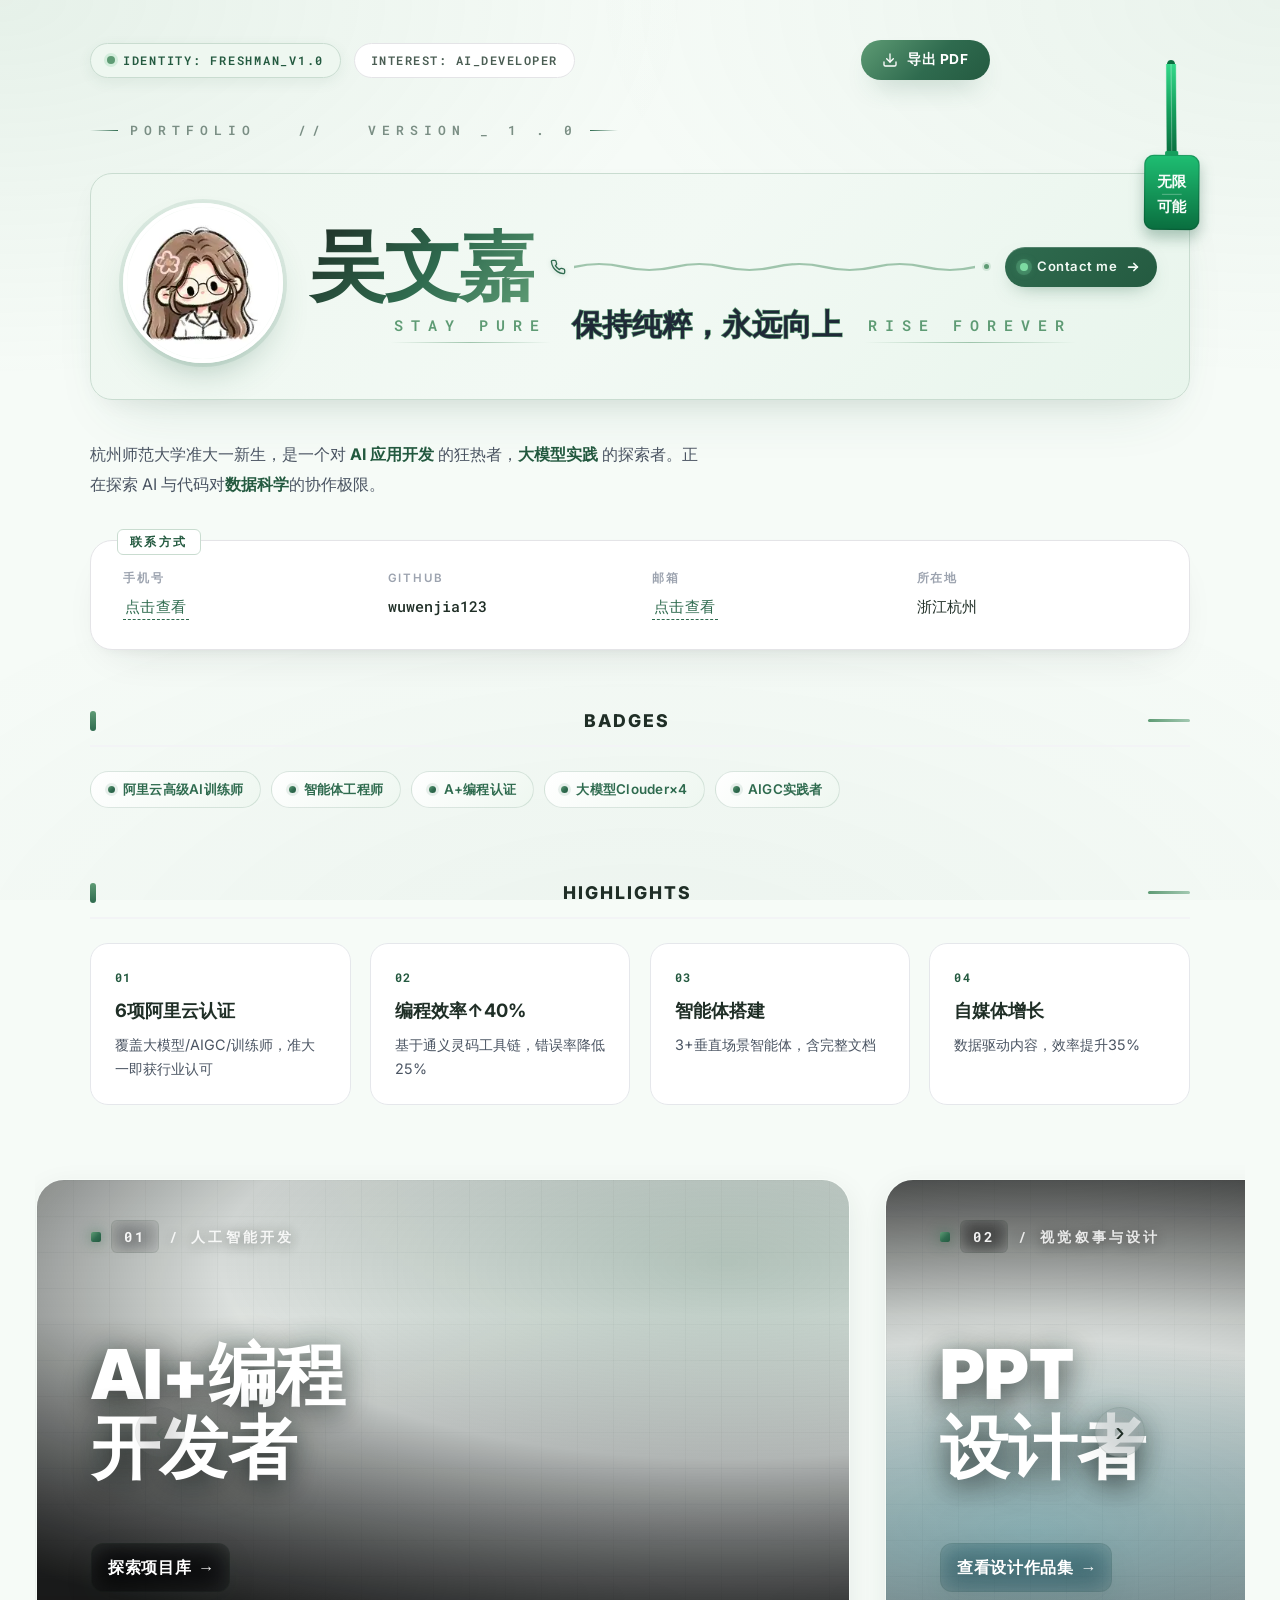
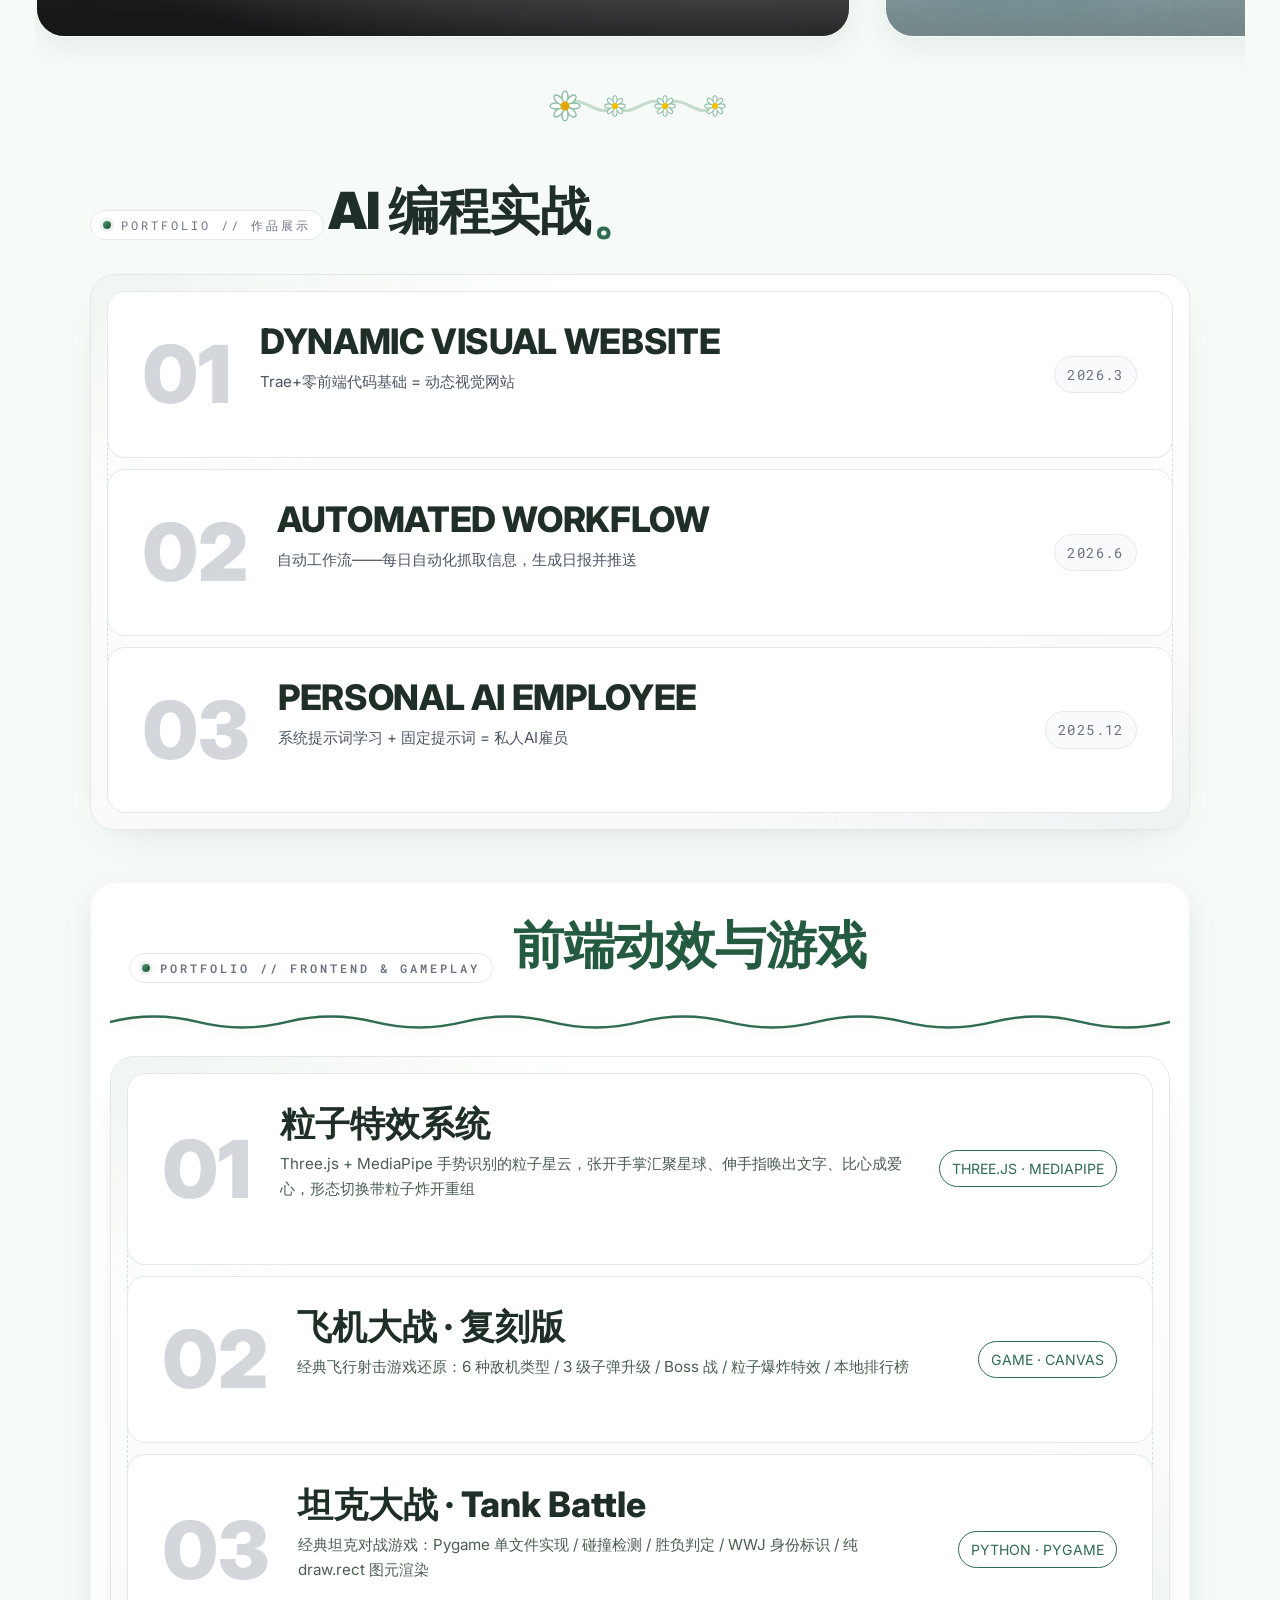
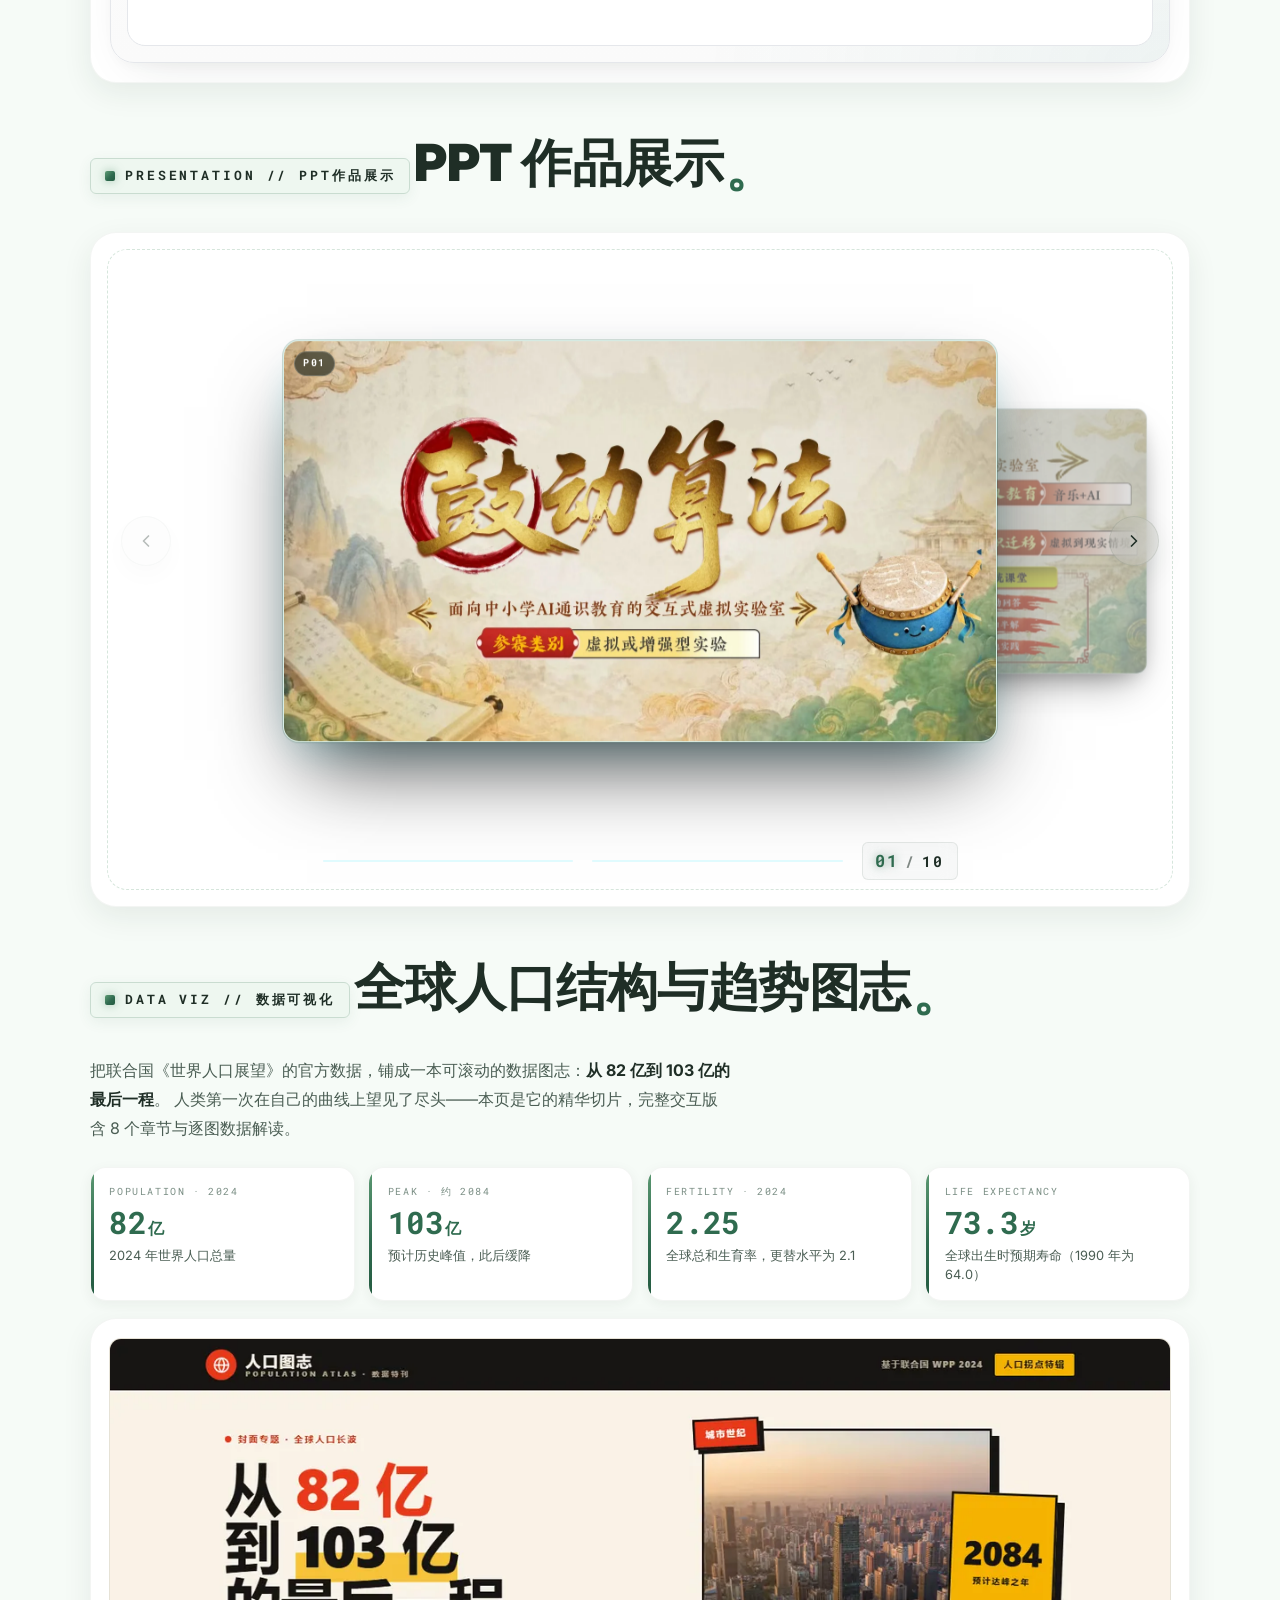
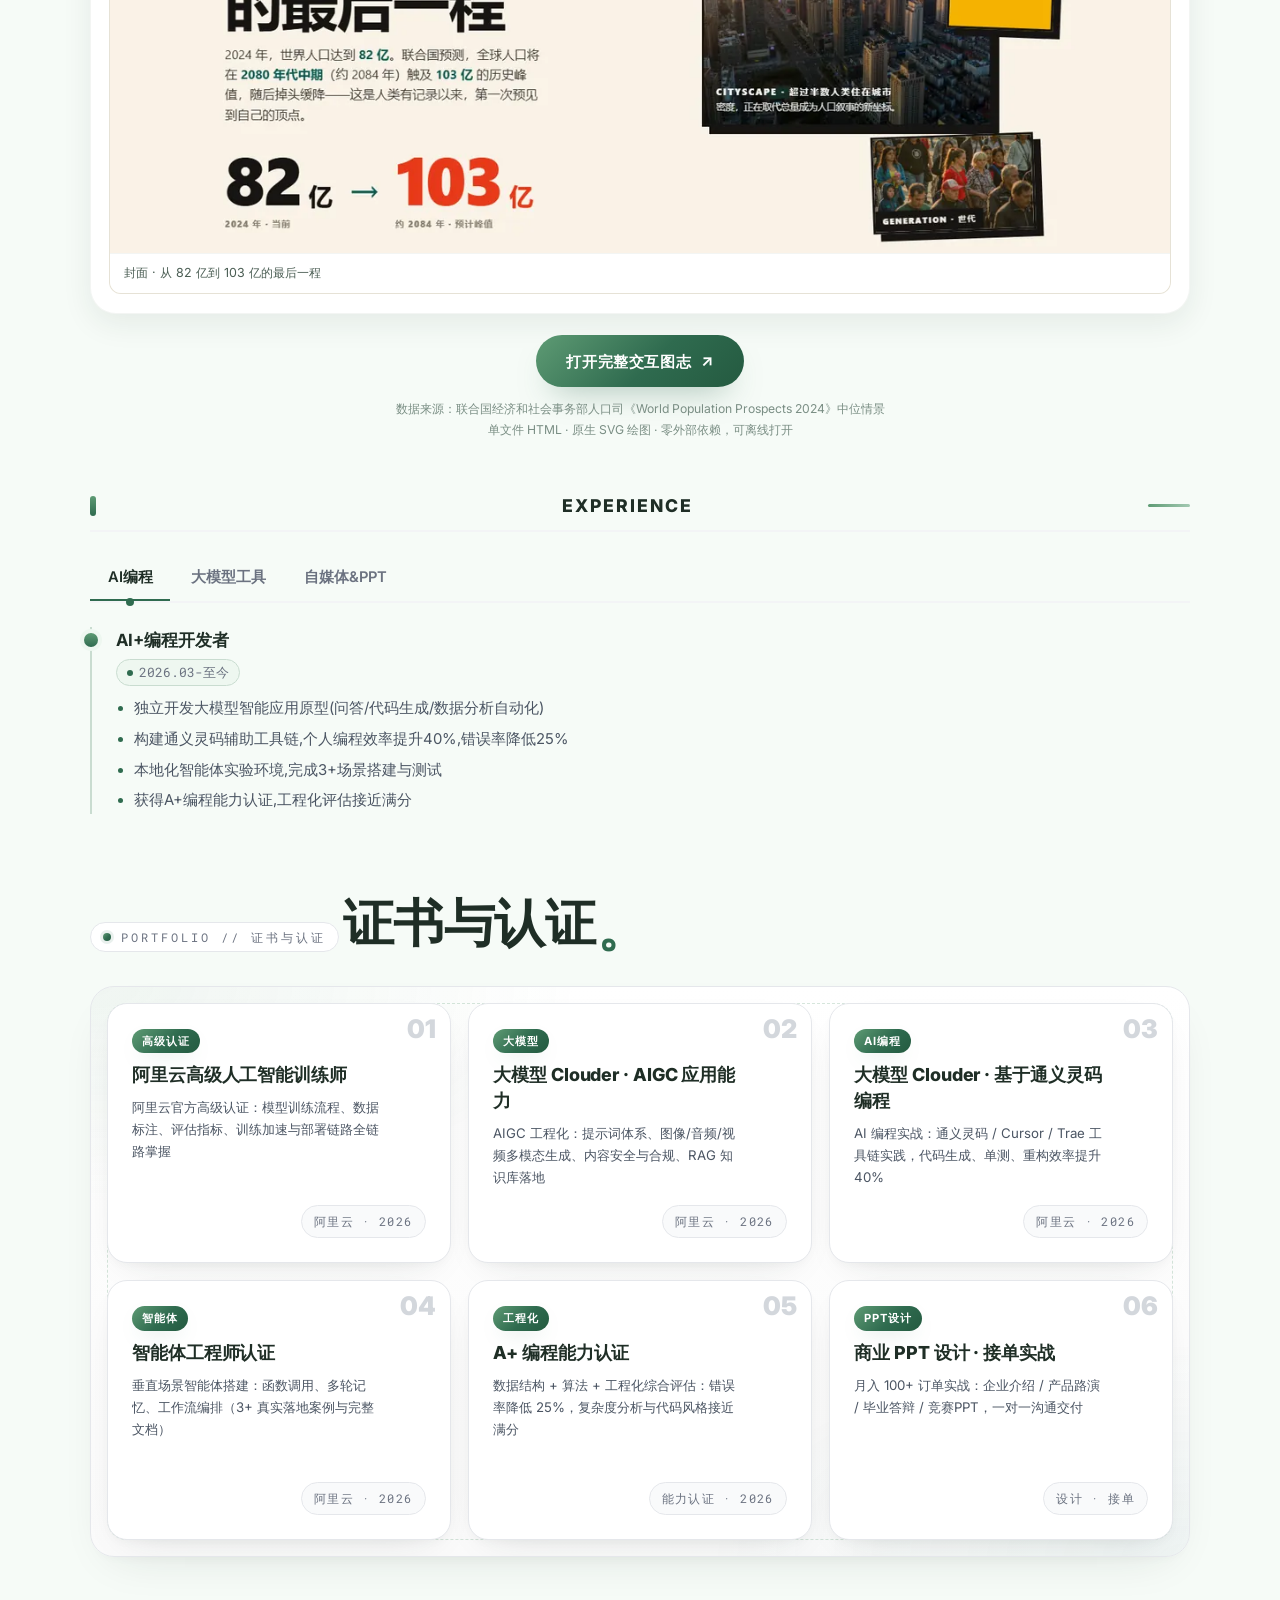
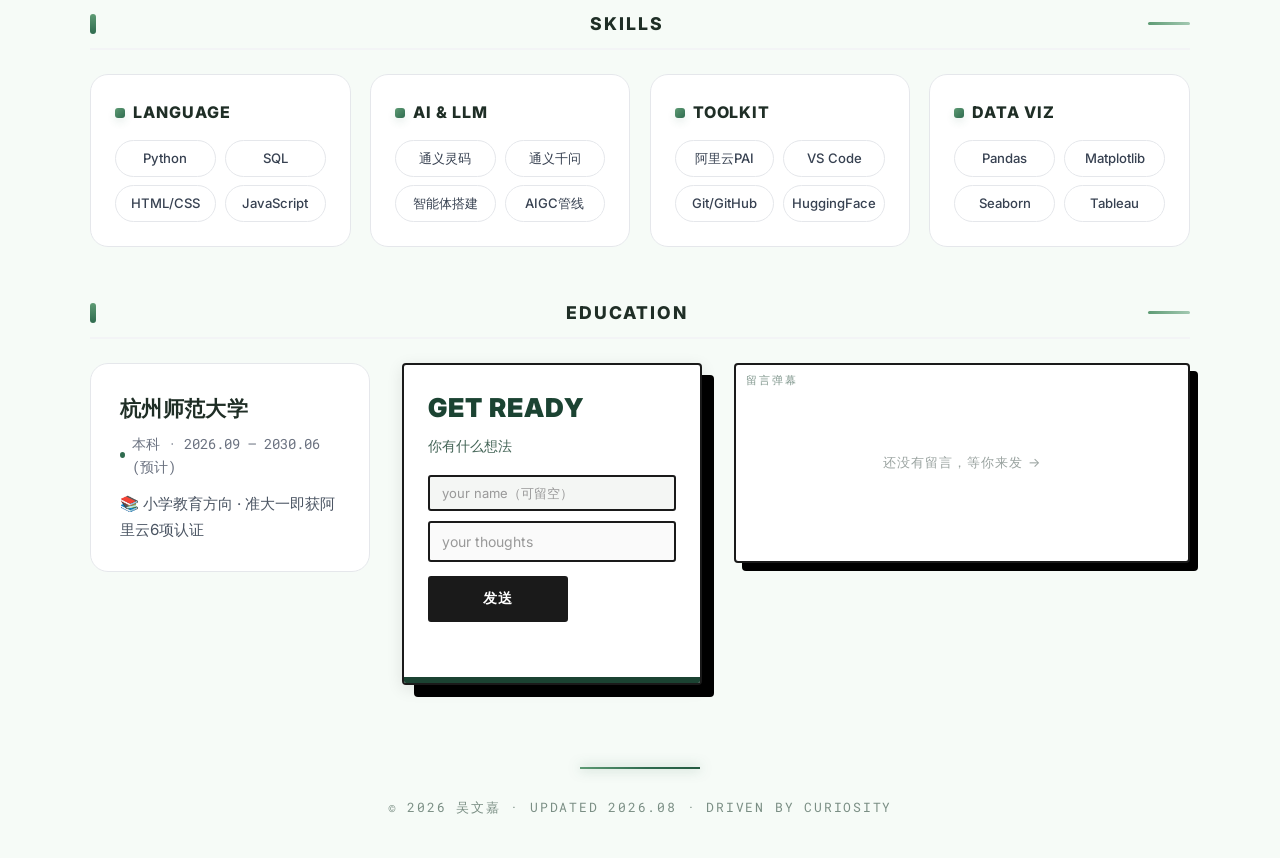
==== commit 8e9dd5d1: "feat: 粒子星云落地到站内，形态过渡改为可辨识的粒子重组 - 新增 lizixiaoguo/ 源码目录（Three.js + MediaPipe Hands，全部资源本地化） - 简历站「粒子特效" ====
--- a/index.html
+++ b/index.html
@@ -4305,7 +4305,7 @@
       <!-- 前端动效作品展示区：粒子特效 + 飞机大战 -->
       <div class="ai-practice-wrap" id="fxGallery" style="margin-top: 0.4rem;">
         <!-- 粒子效果卡片 -->
-        <a class="ai-card fx-card" href="https://lizixiaoguo.netlify.app" target="_blank" rel="noopener noreferrer">
+        <a class="ai-card fx-card" href="lizixiaoguo/index.html" target="_blank" rel="noopener noreferrer">
           <div class="ai-card-overlay"></div>
           <div class="ai-popup-img has-image" style="background:#fafafa url('https://trae-api-cn.mchost.guru/api/ide/v1/text_to_image?prompt=%E7%82%AB%E9%85%B7%E7%9A%84Canvas%E7%B2%92%E5%AD%90%E7%89%B9%E6%95%88%E7%95%8C%E9%9D%A2%E6%88%AA%E5%9B%BE%EF%BC%8C%E6%B7%B1%E8%89%B2%E8%83%8C%E6%99%AF%EF%BC%8C%E5%8C%85%E5%90%AB%E5%A4%9A%E5%BD%A9%E7%83%9F%E8%8A%B1%E7%88%86%E7%82%B8%E7%B2%92%E5%AD%90%E3%80%81%E6%B5%81%E5%8A%A8%E6%98%9F%E7%82%B9%E3%80%81%E7%B2%92%E5%AD%90%E6%B1%87%E8%81%9A%E6%95%88%E6%9E%9C%E3%80%81%E5%8F%91%E5%85%89%E9%9C%93%E8%99%B9%E7%BA%BF%E6%9D%A1%EF%BC%8C%E6%9C%AA%E6%9D%A5%E7%A7%91%E6%8A%80%E6%84%9FUI%EF%BC%8C%E5%B1%8F%E5%B9%95%E6%88%AA%E5%9B%BE%E9%A3%8E%E6%A0%BC%EF%BC%8C%E9%AB%98%E7%BB%86%E8%8A%82&image_size=landscape_4_3') center/cover no-repeat;">
             <span class="ai-popup-img-label">FX1 · 粒子特效</span>
@@ -4313,10 +4313,10 @@
           <div class="ai-card-num">01</div>
           <div class="ai-card-body">
             <div class="ai-card-title">粒子特效系统</div>
-            <div class="ai-card-desc">Canvas + WebGL 驱动的高性能粒子引擎，支持烟花 / 星空 / 流体 / 文字消散等 12 种粒子预设</div>
+            <div class="ai-card-desc">Three.js + MediaPipe 手势识别的粒子星云，张开手掌汇聚星球、伸手指唤出文字、比心成爱心，形态切换带粒子炸开重组</div>
             <span class="ai-card-detail-link">开启交互 →</span>
           </div>
-          <div class="ai-card-date">CANVAS · WEBGL</div>
+          <div class="ai-card-date">THREE.JS · MEDIAPIPE</div>
         </a>
         <!-- 飞机大战卡片 -->
         <a class="ai-card fx-card" href="https://wuwenjia123.github.io/feijigogogogo/" target="_blank" rel="noopener noreferrer">
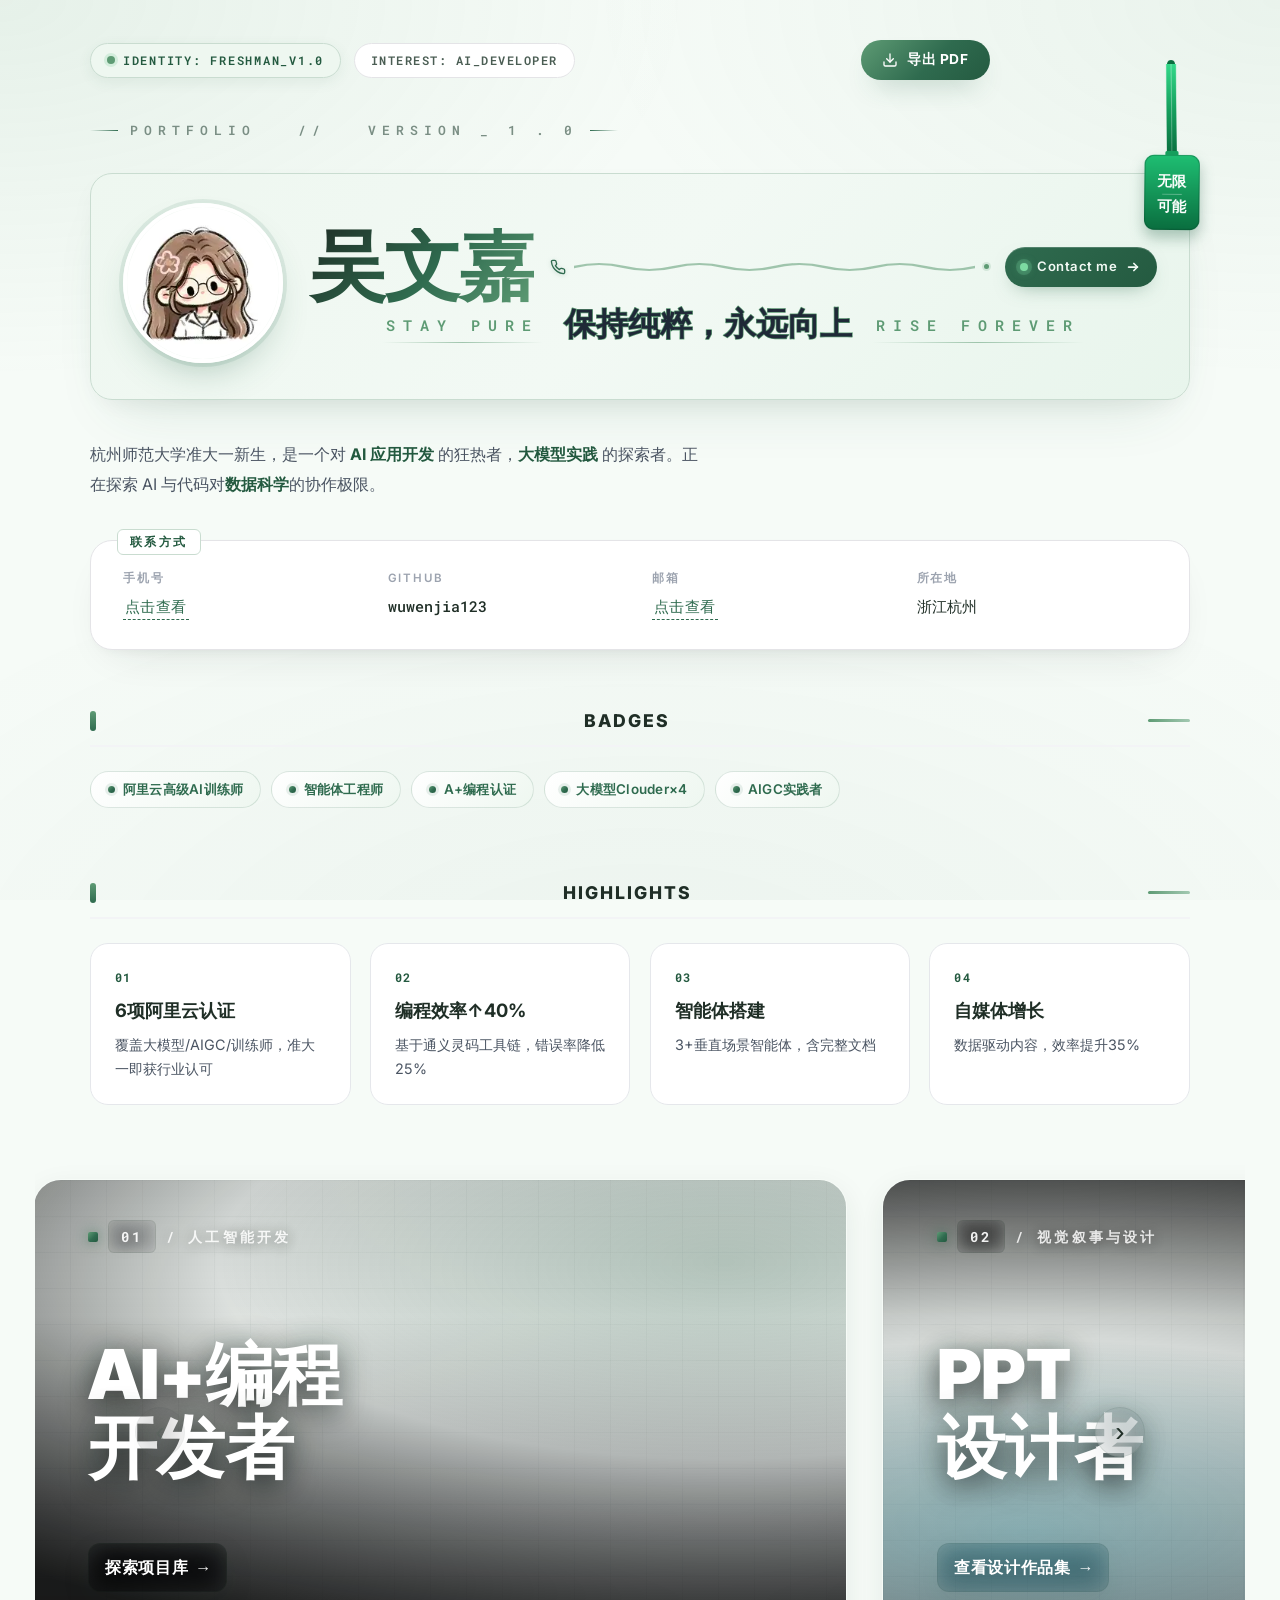
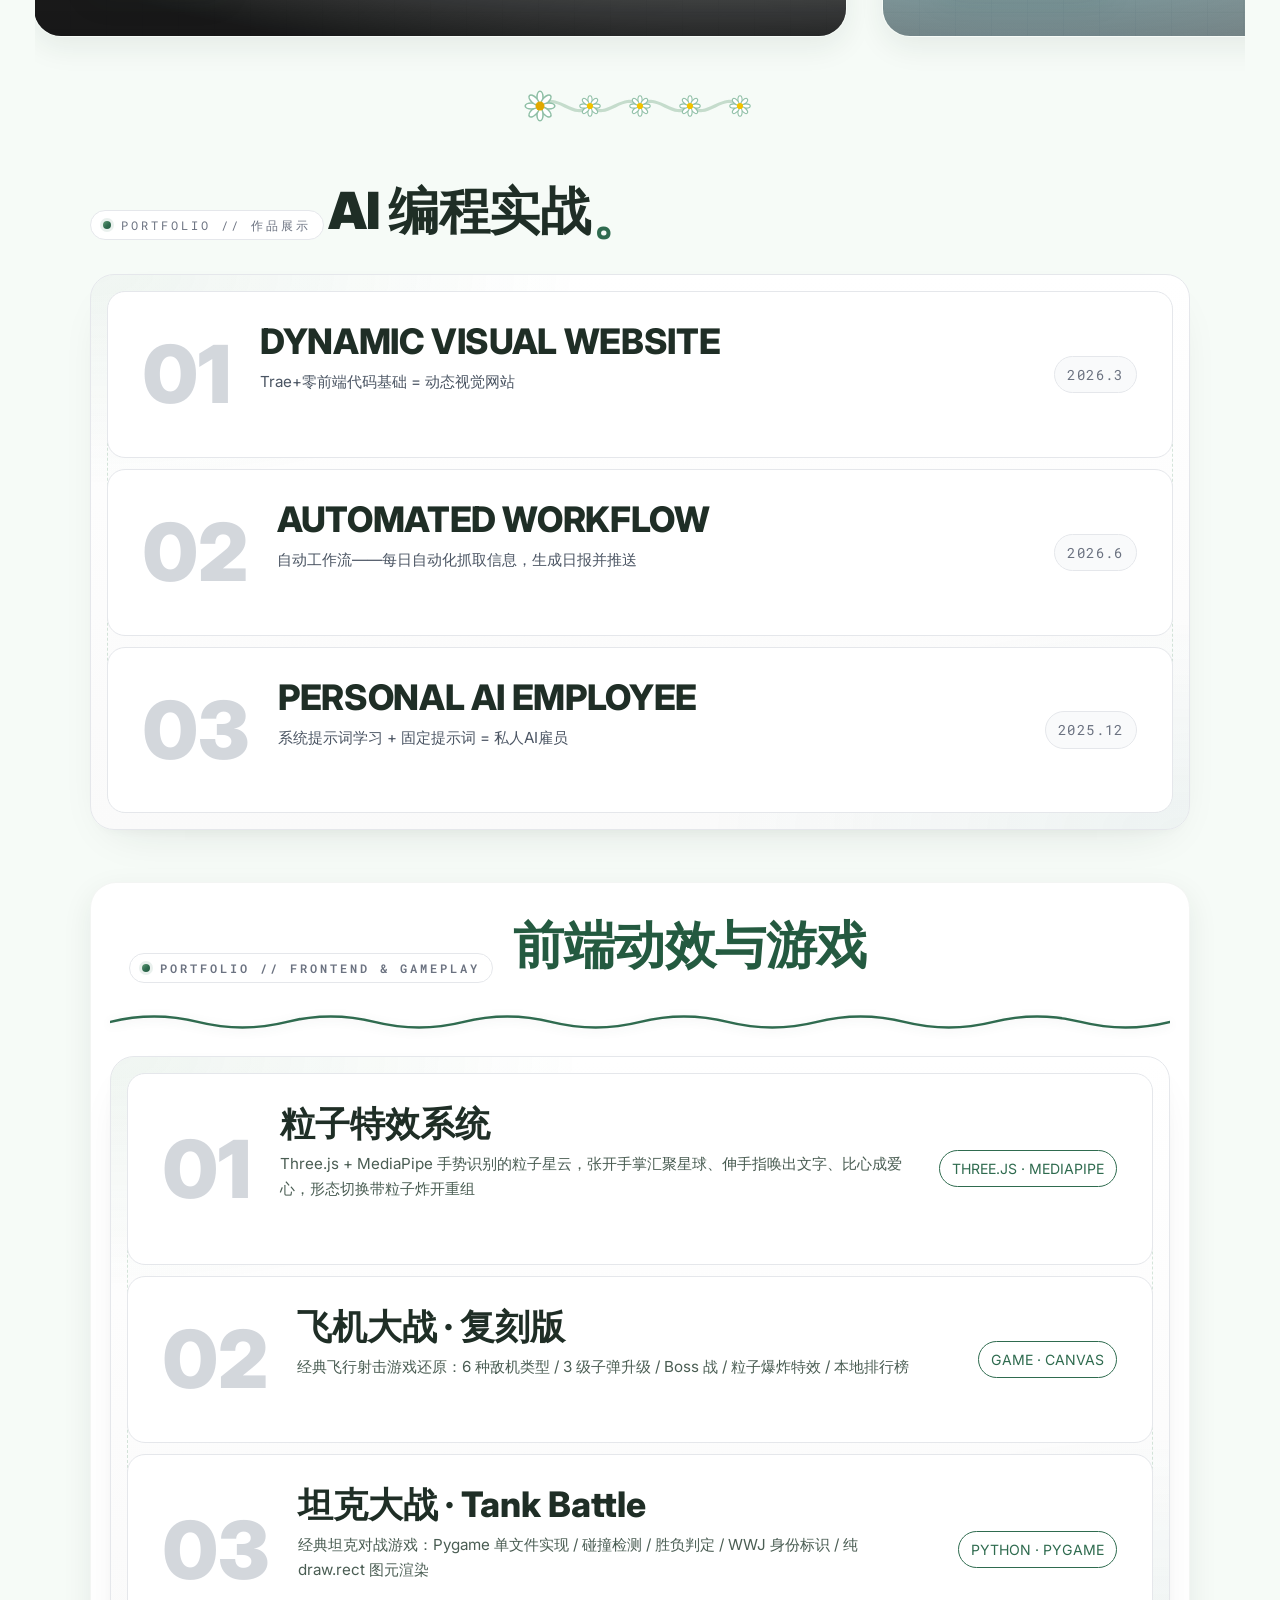
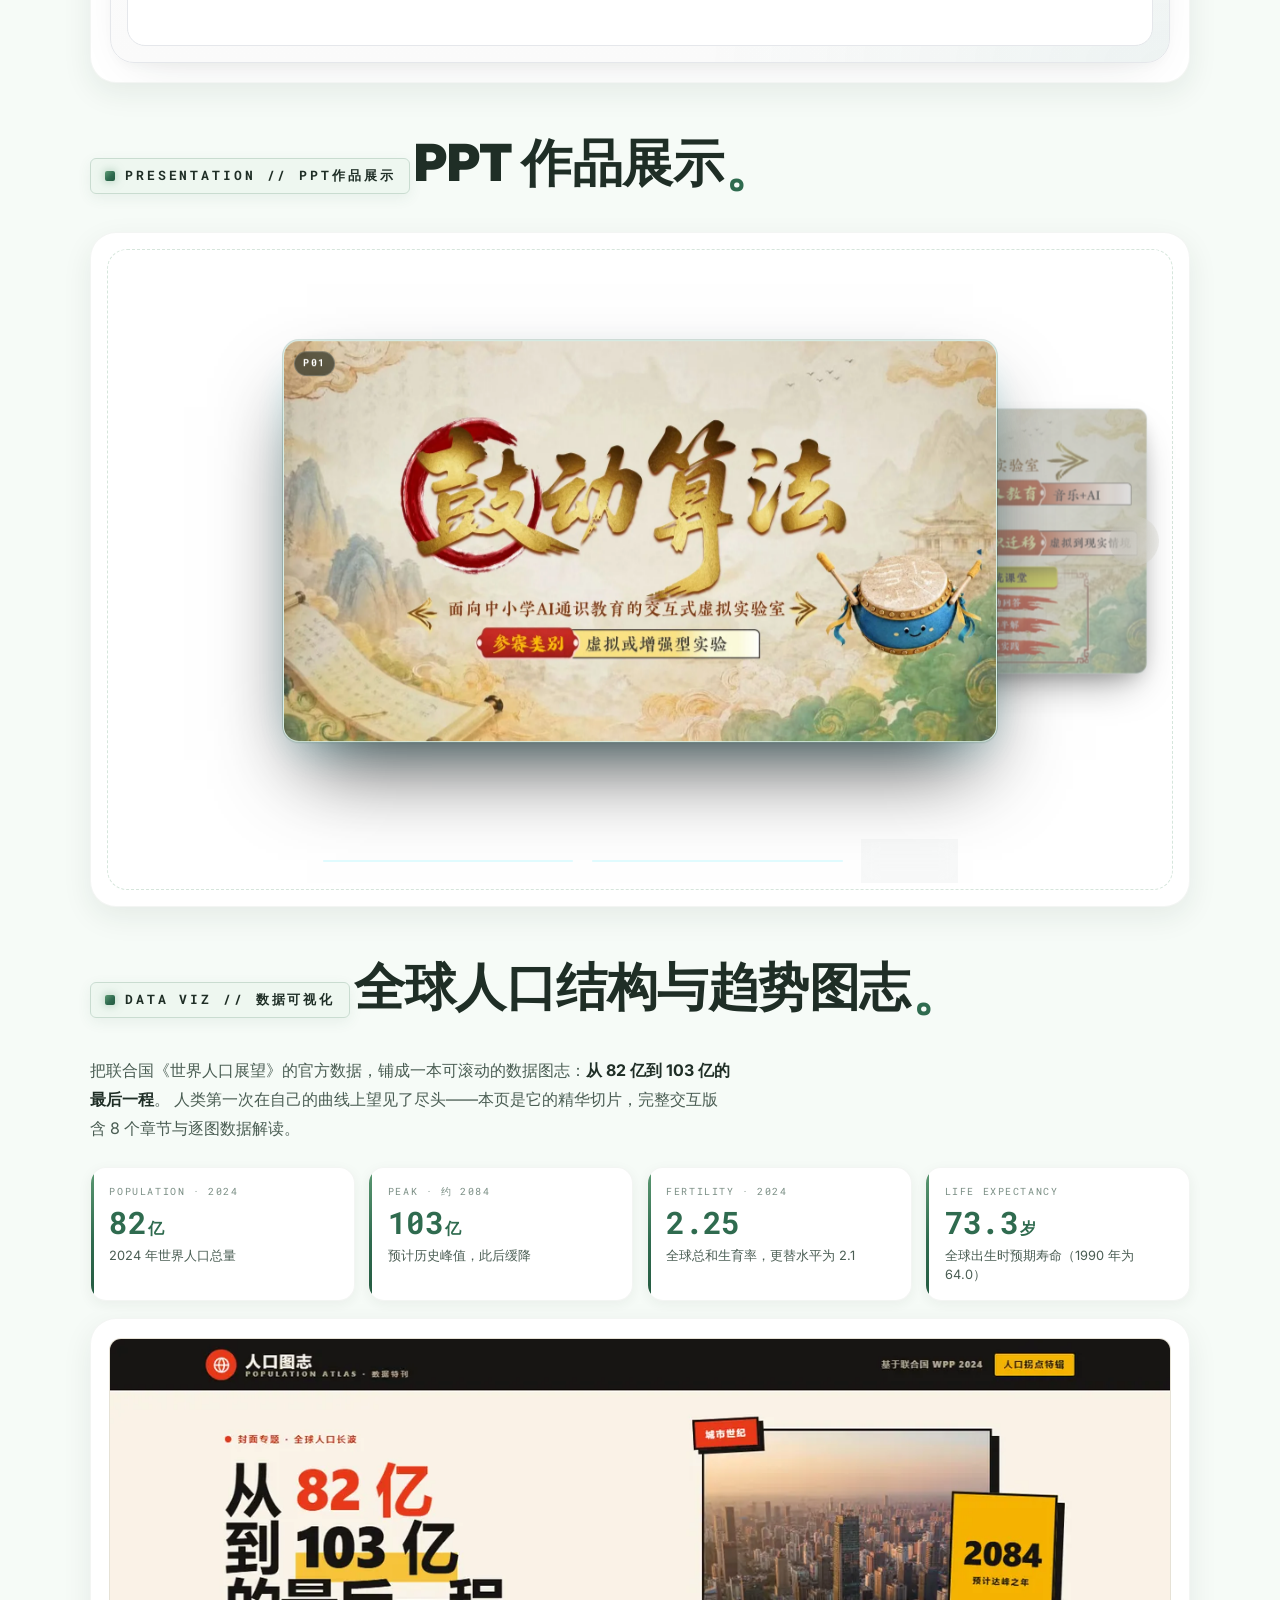
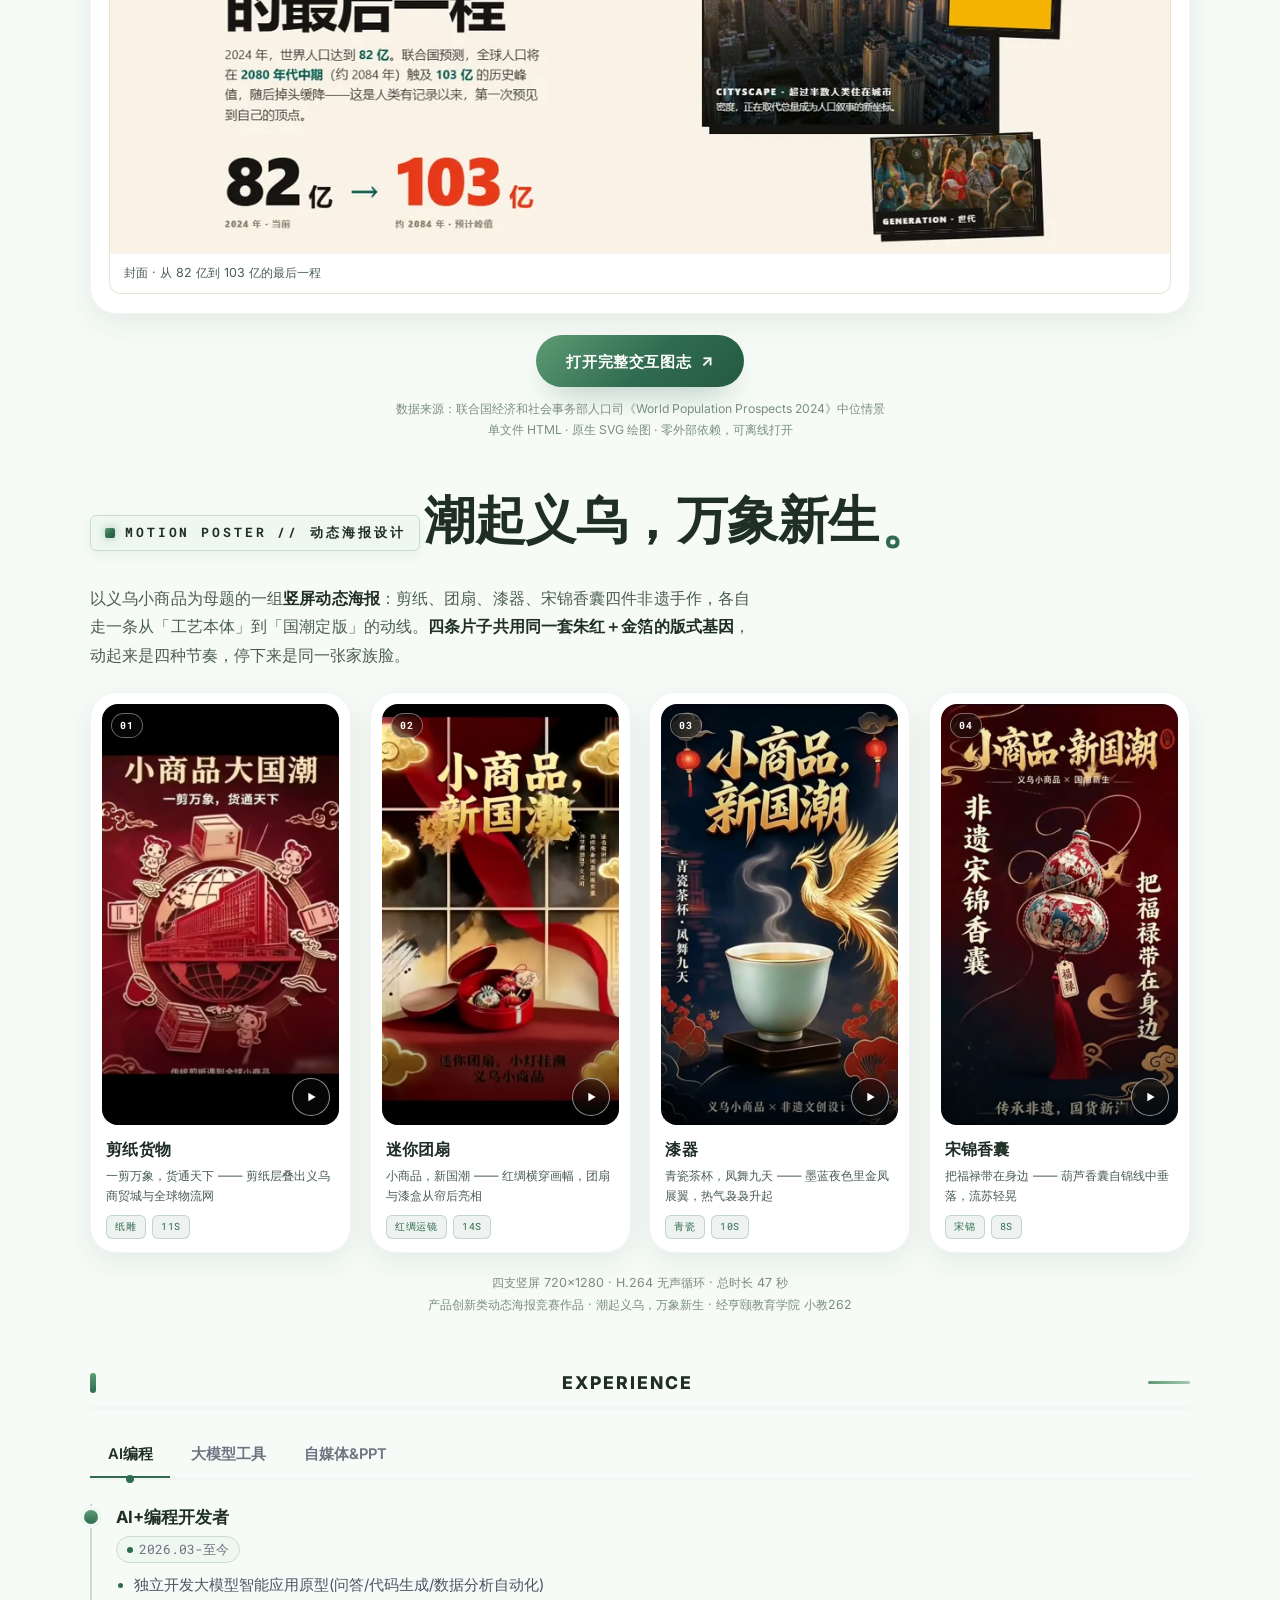
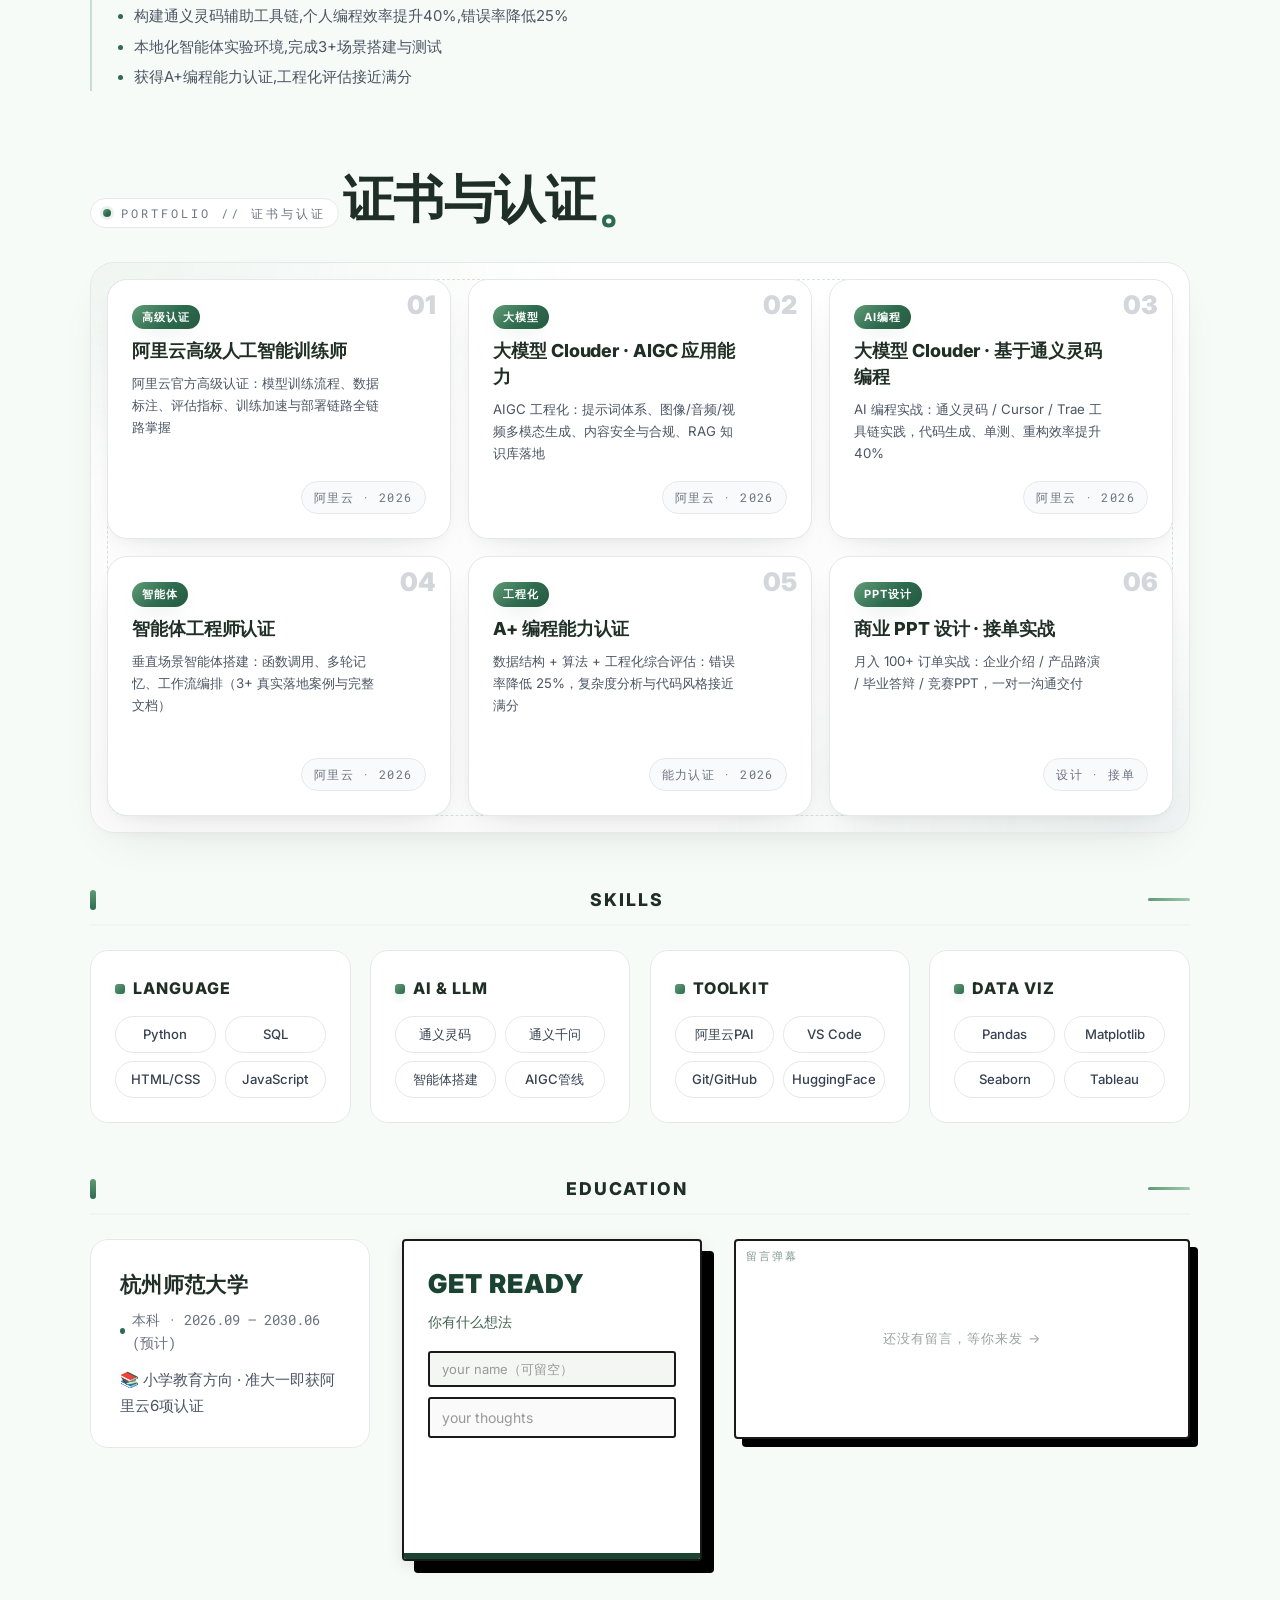
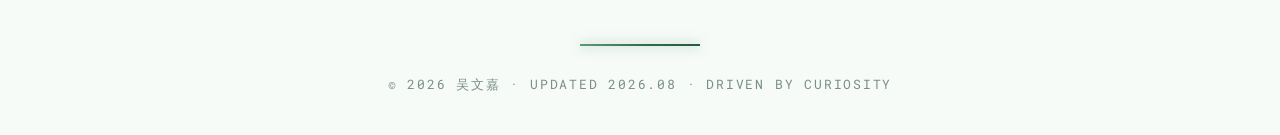
==== commit 62340fe0: "feat(作品): 新增「动态海报设计」栏目 + 第 05 张作品入口卡 内容 - 新建 section#posterSection：义乌小商品 × 新国潮 四支竖屏动态海报   （剪纸货物 / 迷你" ====
--- a/index.html
+++ b/index.html
@@ -2016,6 +2016,18 @@
     /* 显式覆盖通用 hover 提亮，避免亮底图把白字吃掉（同优先级，靠后生效） */
     .entry-card--tech-viz:hover .entry-card-bg { filter: saturate(1.14) contrast(1.08) brightness(0.72); }
 
+    /* 05 · 动态海报设计（朱红国潮底：竖构图裁切会在左右留出大片空底，背景压得更暗才不抢标题） */
+    .entry-card--tech-poster .entry-card-overlay {
+      background:
+        radial-gradient(120% 90% at 82% 18%, rgba(190,36,36,0.26) 0%, rgba(0,0,0,0) 52%, rgba(0,0,0,0.9) 100%),
+        linear-gradient(180deg, rgba(7,9,15,0.30) 0%, rgba(7,9,15,0.22) 34%, rgba(7,9,15,0.70) 100%);
+    }
+    .entry-card--tech-poster .entry-card-bg {
+      filter: saturate(1.02) contrast(1.02) brightness(0.46);
+      background-position: center 46%;
+    }
+    .entry-card--tech-poster:hover .entry-card-bg { filter: saturate(1.1) contrast(1.06) brightness(0.56); }
+
     /* 左右箭头（桌面端辅助） */
     .entry-nav {
       position: absolute;
@@ -2063,7 +2075,7 @@
       z-index: 10;
     }
     .entry-vine {
-      width: 200px;
+      width: 250px;
       height: auto;
       overflow: visible;
     }
@@ -4013,6 +4025,176 @@
       .viz-cta-btn { width: 100%; justify-content: center; padding: 0.8rem 1.2rem; font-size: 0.9rem; }
     }
 
+    /* ==================================================================
+       动态海报设计 · 义乌小商品 × 新国潮（4 支竖屏动态海报，9:16）
+       海报本体是朱红国潮调，与本站墨绿刻意区分——作为「作品」原样呈现；
+       外壳（卡片 / 标签 / 说明）仍走墨绿体系，保证整站统一。
+       ================================================================== */
+    .poster-lead {
+      max-width: 66ch;
+      margin: -0.35rem 0 1.35rem;
+      font-size: 1rem;
+      line-height: 1.8;
+      color: var(--text-secondary);
+      text-align: justify;
+      text-justify: inter-ideograph;
+    }
+    .poster-lead b { color: var(--text-primary); font-weight: 700; }
+
+    .poster-grid {
+      display: grid;
+      grid-template-columns: repeat(4, minmax(0, 1fr));
+      gap: 1.15rem;
+    }
+    .poster-item {
+      position: relative;
+      display: flex;
+      flex-direction: column;
+      background: #FFFFFF;
+      border: 1px solid var(--border-soft);
+      border-radius: var(--r-2xl);
+      padding: 0.7rem 0.7rem 0.85rem;
+      box-shadow: var(--shadow-card);
+      transition: transform var(--dur-base) var(--ease-out-expo),
+                  box-shadow var(--dur-base) var(--ease-out-expo),
+                  border-color var(--dur-base) ease;
+    }
+    .poster-item:hover {
+      transform: translateY(-4px);
+      border-color: rgba(47,107,79,0.45);
+      box-shadow: var(--shadow-lift), var(--shadow-primary);
+    }
+
+    /* 9:16 竖屏画框 */
+    .poster-frame {
+      position: relative;
+      aspect-ratio: 9 / 16;
+      border-radius: var(--r-lg);
+      overflow: hidden;
+      background: #1A0E0E url('dongtaijianbao/img/jz.webp') center/cover no-repeat;
+      cursor: pointer;
+      isolation: isolate;
+    }
+    .poster-frame video {
+      display: block;
+      width: 100%;
+      height: 100%;
+      object-fit: cover;
+      background: #1A0E0E;
+    }
+    /* 播完定格后再点才有意义：盖一层轻提示 */
+    .poster-frame::after {
+      content: '';
+      position: absolute;
+      inset: 0;
+      background: linear-gradient(180deg, rgba(0,0,0,0) 62%, rgba(0,0,0,0.5) 100%);
+      opacity: 1;
+      transition: opacity var(--dur-base) ease;
+      pointer-events: none;
+      z-index: 1;
+    }
+    .poster-item.is-playing .poster-frame::after { opacity: 0; }
+
+    .poster-play {
+      position: absolute;
+      right: 0.55rem;
+      bottom: 0.55rem;
+      z-index: 2;
+      width: 38px;
+      height: 38px;
+      display: flex;
+      align-items: center;
+      justify-content: center;
+      border-radius: 50%;
+      border: 1px solid rgba(255,255,255,0.55);
+      background: rgba(12,16,14,0.42);
+      backdrop-filter: var(--glass-blur-sm);
+      -webkit-backdrop-filter: var(--glass-blur-sm);
+      color: #fff;
+      cursor: pointer;
+      transition: background var(--dur-base) ease, transform var(--dur-base) var(--ease-out-expo);
+    }
+    .poster-play:hover { background: rgba(47,107,79,0.78); transform: scale(1.08); }
+    .poster-play svg { width: 16px; height: 16px; display: block; }
+    .poster-item.is-playing .poster-play { opacity: 0.35; }
+    .poster-play .ico-play  { display: block; }
+    .poster-play .ico-pause { display: none; }
+    .poster-item.is-playing .ico-play  { display: none; }
+    .poster-item.is-playing .ico-pause { display: block; }
+
+    .poster-idx {
+      position: absolute;
+      left: 0.55rem;
+      top: 0.55rem;
+      z-index: 2;
+      font-family: var(--font-mono);
+      font-size: 0.64rem;
+      font-weight: 700;
+      letter-spacing: 0.1em;
+      color: #fff;
+      padding: 3px 8px;
+      border-radius: 999px;
+      background: rgba(12,16,14,0.42);
+      backdrop-filter: var(--glass-blur-sm);
+      -webkit-backdrop-filter: var(--glass-blur-sm);
+      border: 1px solid rgba(255,255,255,0.4);
+    }
+
+    .poster-meta {
+      padding: 0.7rem 0.25rem 0;
+      display: flex;
+      flex-direction: column;
+      flex: 1 1 auto;
+    }
+    .poster-name {
+      font-size: 1.02rem;
+      font-weight: 800;
+      letter-spacing: 0.01em;
+      color: var(--text-primary);
+    }
+    .poster-sub {
+      margin-top: 0.22rem;
+      font-size: 0.78rem;
+      line-height: 1.55;
+      color: var(--text-secondary);
+    }
+    .poster-tags {
+      display: flex;
+      flex-wrap: wrap;
+      gap: 6px;
+      margin-top: auto;
+      padding-top: 0.6rem;
+    }
+    .poster-tag {
+      flex-shrink: 0;
+      font-family: var(--font-mono);
+      font-size: 0.6rem;
+      letter-spacing: 0.08em;
+      text-transform: uppercase;
+      color: var(--accent-primary);
+      padding: 3px 8px;
+      border-radius: var(--r-sm);
+      background: rgba(47,107,79,0.08);
+      border: 1px solid rgba(47,107,79,0.22);
+      white-space: nowrap;
+    }
+
+    .poster-note {
+      margin-top: 1.2rem;
+      font-size: 0.78rem;
+      line-height: 1.75;
+      color: var(--text-tertiary);
+      text-align: center;
+    }
+
+    @media (max-width: 1099.98px) {
+      .poster-grid { grid-template-columns: repeat(2, minmax(0, 1fr)); }
+    }
+    @media (max-width: 560px) {
+      .poster-grid { grid-template-columns: 1fr; max-width: 340px; margin: 0 auto; }
+      .poster-play { width: 34px; height: 34px; }
+    }
+
     /* ============ 应用开发板块已移除 ============ */
 </style>
 <noscript><style>.reveal{opacity:1!important;transform:none!important;animation:none!important}</style></noscript>
@@ -4195,6 +4377,25 @@
           打开数据图志 <span class="entry-card-arrow" aria-hidden="true">→</span>
         </div>
       </a>
+
+      <!-- 05 · 动态海报设计（国潮朱红：义乌小商品 × 新国潮，四支竖屏动态海报） -->
+      <a class="entry-card entry-card--tech-poster" href="#posterSection" data-target="#posterSection">
+        <div class="entry-card-bg" style="background-image:url('dongtaijianbao/img/xj.webp');"></div>
+        <div class="entry-card-grid"></div>
+        <div class="entry-card-mask"></div>
+        <div class="entry-card-overlay"></div>
+        <div class="entry-card-top">
+          <span class="entry-card-idx-square"></span>
+          <span class="entry-card-idx">05</span>
+          <span class="entry-card-cat">/ 动态海报设计</span>
+        </div>
+        <div class="entry-card-title">
+          <span>动态海报<br/>设计</span>
+        </div>
+        <div class="entry-card-cta">
+          播放动态海报 <span class="entry-card-arrow" aria-hidden="true">→</span>
+        </div>
+      </a>
     </div>
 
     <!-- 左右箭头（桌面端辅助切屏） -->
@@ -4202,9 +4403,9 @@
     <button class="entry-nav entry-nav-next" id="entryNavNext" aria-label="下一屏">›</button>
     <!-- 底部进度指示 · 绿色藤蔓（进度生长）+ 四朵等距小雏菊 -->
     <div class="entry-scroll-indicator" id="entryScrollIndicator" aria-hidden="true">
-      <svg class="entry-vine" viewBox="0 0 200 48" preserveAspectRatio="xMidYMid meet">
-        <path id="vinePathBg" class="vine-stem vine-stem-bg" d="M25 30 C 42 14, 58 46, 75 30 C 92 46, 108 14, 125 30 C 142 14, 158 46, 175 30"/>
-        <path id="vinePathFg" class="vine-stem vine-stem-fg" d="M25 30 C 42 14, 58 46, 75 30 C 92 46, 108 14, 125 30 C 142 14, 158 46, 175 30"/>
+      <svg class="entry-vine" viewBox="0 0 250 48" preserveAspectRatio="xMidYMid meet">
+        <path id="vinePathBg" class="vine-stem vine-stem-bg" d="M25 30 C 42 14, 58 46, 75 30 C 92 46, 108 14, 125 30 C 142 14, 158 46, 175 30 C 192 46, 208 14, 225 30"/>
+        <path id="vinePathFg" class="vine-stem vine-stem-fg" d="M25 30 C 42 14, 58 46, 75 30 C 92 46, 108 14, 125 30 C 142 14, 158 46, 175 30 C 192 46, 208 14, 225 30"/>
         <g class="entry-scroll-dot is-active" data-idx="0" transform="translate(25,30)">
           <circle class="vine-hit" r="15"/>
           <g class="daisy">
@@ -4269,6 +4470,22 @@
             <circle class="daisy-core" cx="0" cy="0" r="3.1"/>
           </g>
         </g>
+        <g class="entry-scroll-dot" data-idx="4" transform="translate(225,30)">
+          <circle class="vine-hit" r="15"/>
+          <g class="daisy">
+            <g class="daisy-petals">
+              <ellipse class="daisy-petal" cx="0" cy="-6" rx="2.1" ry="4.2"/>
+              <ellipse class="daisy-petal" cx="0" cy="-6" rx="2.1" ry="4.2" transform="rotate(45)"/>
+              <ellipse class="daisy-petal" cx="0" cy="-6" rx="2.1" ry="4.2" transform="rotate(90)"/>
+              <ellipse class="daisy-petal" cx="0" cy="-6" rx="2.1" ry="4.2" transform="rotate(135)"/>
+              <ellipse class="daisy-petal" cx="0" cy="-6" rx="2.1" ry="4.2" transform="rotate(180)"/>
+              <ellipse class="daisy-petal" cx="0" cy="-6" rx="2.1" ry="4.2" transform="rotate(225)"/>
+              <ellipse class="daisy-petal" cx="0" cy="-6" rx="2.1" ry="4.2" transform="rotate(270)"/>
+              <ellipse class="daisy-petal" cx="0" cy="-6" rx="2.1" ry="4.2" transform="rotate(315)"/>
+            </g>
+            <circle class="daisy-core" cx="0" cy="0" r="3.1"/>
+          </g>
+        </g>
       </svg>
     </div>
   </section>
@@ -4485,6 +4702,102 @@
     </div>
   </section>
 
+  <!-- 动态海报设计 · 义乌小商品 × 新国潮（4 支竖屏动态海报） -->
+  <section class="section reveal reveal-delay-8" id="posterSection">
+    <div class="ai-practice-header">
+      <div class="ppt-header-tag">
+        <span class="ppt-header-square"></span>
+        <span class="ppt-header-tag-text">MOTION POSTER // 动态海报设计</span>
+      </div>
+      <div class="ai-practice-title">
+        潮起义乌，万象新生<span class="ai-practice-title-dot">。</span>
+      </div>
+    </div>
+
+    <p class="poster-lead">
+      以义乌小商品为母题的一组<b>竖屏动态海报</b>：剪纸、团扇、漆器、宋锦香囊四件非遗手作，各自走一条从「工艺本体」到「国潮定版」的动线。<b>四条片子共用同一套朱红＋金箔的版式基因</b>，动起来是四种节奏，停下来是同一张家族脸。
+    </p>
+
+    <div class="poster-grid" id="posterGrid">
+      <!-- 01 · 剪纸货物 -->
+      <figure class="poster-item">
+        <div class="poster-frame">
+          <video src="dongtaijianbao/video/jz.mp4" poster="dongtaijianbao/img/jz.webp"
+                 muted loop playsinline preload="none" disablepictureinpicture></video>
+          <span class="poster-idx">01</span>
+          <button class="poster-play" type="button" aria-label="播放 / 暂停 剪纸货物">
+            <svg class="ico-play" viewBox="0 0 24 24" fill="currentColor" aria-hidden="true"><path d="M8 5.5v13l11-6.5z"/></svg>
+            <svg class="ico-pause" viewBox="0 0 24 24" fill="currentColor" aria-hidden="true"><path d="M7 5h3.2v14H7zM13.8 5H17v14h-3.2z"/></svg>
+          </button>
+        </div>
+        <figcaption class="poster-meta">
+          <div class="poster-name">剪纸货物</div>
+          <div class="poster-sub">一剪万象，货通天下 —— 剪纸层叠出义乌商贸城与全球物流网</div>
+          <div class="poster-tags"><span class="poster-tag">纸雕</span><span class="poster-tag">11s</span></div>
+        </figcaption>
+      </figure>
+
+      <!-- 02 · 迷你团扇 -->
+      <figure class="poster-item">
+        <div class="poster-frame">
+          <video src="dongtaijianbao/video/tf.mp4" poster="dongtaijianbao/img/tf.webp"
+                 muted loop playsinline preload="none" disablepictureinpicture></video>
+          <span class="poster-idx">02</span>
+          <button class="poster-play" type="button" aria-label="播放 / 暂停 迷你团扇">
+            <svg class="ico-play" viewBox="0 0 24 24" fill="currentColor" aria-hidden="true"><path d="M8 5.5v13l11-6.5z"/></svg>
+            <svg class="ico-pause" viewBox="0 0 24 24" fill="currentColor" aria-hidden="true"><path d="M7 5h3.2v14H7zM13.8 5H17v14h-3.2z"/></svg>
+          </button>
+        </div>
+        <figcaption class="poster-meta">
+          <div class="poster-name">迷你团扇</div>
+          <div class="poster-sub">小商品，新国潮 —— 红绸横穿画幅，团扇与漆盒从帘后亮相</div>
+          <div class="poster-tags"><span class="poster-tag">红绸运镜</span><span class="poster-tag">14s</span></div>
+        </figcaption>
+      </figure>
+
+      <!-- 03 · 漆器 -->
+      <figure class="poster-item">
+        <div class="poster-frame">
+          <video src="dongtaijianbao/video/qq.mp4" poster="dongtaijianbao/img/qq.webp"
+                 muted loop playsinline preload="none" disablepictureinpicture></video>
+          <span class="poster-idx">03</span>
+          <button class="poster-play" type="button" aria-label="播放 / 暂停 漆器">
+            <svg class="ico-play" viewBox="0 0 24 24" fill="currentColor" aria-hidden="true"><path d="M8 5.5v13l11-6.5z"/></svg>
+            <svg class="ico-pause" viewBox="0 0 24 24" fill="currentColor" aria-hidden="true"><path d="M7 5h3.2v14H7zM13.8 5H17v14h-3.2z"/></svg>
+          </button>
+        </div>
+        <figcaption class="poster-meta">
+          <div class="poster-name">漆器</div>
+          <div class="poster-sub">青瓷茶杯，凤舞九天 —— 墨蓝夜色里金凤展翼，热气袅袅升起</div>
+          <div class="poster-tags"><span class="poster-tag">青瓷</span><span class="poster-tag">10s</span></div>
+        </figcaption>
+      </figure>
+
+      <!-- 04 · 宋锦香囊 -->
+      <figure class="poster-item">
+        <div class="poster-frame">
+          <video src="dongtaijianbao/video/xj.mp4" poster="dongtaijianbao/img/xj.webp"
+                 muted loop playsinline preload="none" disablepictureinpicture></video>
+          <span class="poster-idx">04</span>
+          <button class="poster-play" type="button" aria-label="播放 / 暂停 宋锦香囊">
+            <svg class="ico-play" viewBox="0 0 24 24" fill="currentColor" aria-hidden="true"><path d="M8 5.5v13l11-6.5z"/></svg>
+            <svg class="ico-pause" viewBox="0 0 24 24" fill="currentColor" aria-hidden="true"><path d="M7 5h3.2v14H7zM13.8 5H17v14h-3.2z"/></svg>
+          </button>
+        </div>
+        <figcaption class="poster-meta">
+          <div class="poster-name">宋锦香囊</div>
+          <div class="poster-sub">把福禄带在身边 —— 葫芦香囊自锦线中垂落，流苏轻晃</div>
+          <div class="poster-tags"><span class="poster-tag">宋锦</span><span class="poster-tag">8s</span></div>
+        </figcaption>
+      </figure>
+    </div>
+
+    <div class="poster-note">
+      四支竖屏 720×1280 · H.264 无声循环 · 总时长 47 秒<br>
+      产品创新类动态海报竞赛作品 · 潮起义乌，万象新生 · 经亨颐教育学院 小教262
+    </div>
+  </section>
+
   <!-- 项目经历 Tabs -->
   <section class="section reveal reveal-delay-8">
     <div class="section-title">EXPERIENCE</div>
@@ -6062,6 +6375,102 @@
       if (!autoRAF) autoTick();
     })();
   })();
+
+    /* ============ 动态海报 · 播放控制（点一下才开始；悬停自动静音预览，同屏只放一支） ============ */
+    (function initPosterGallery() {
+      const grid = document.getElementById('posterGrid');
+      if (!grid) return;
+      const items = Array.from(grid.querySelectorAll('.poster-item'));
+      if (!items.length) return;
+
+      const HOVER_PREVIEW = !window.matchMedia('(pointer: coarse)').matches
+                         && !window.matchMedia('(prefers-reduced-motion: reduce)').matches;
+
+      function setPlaying(item, on) {
+        item.classList.toggle('is-playing', on);
+        const btn = item.querySelector('.poster-play');
+        if (btn) btn.setAttribute('aria-pressed', on ? 'true' : 'false');
+      }
+
+      // 只留 except 这一支，其它一律停（并复位到静音）
+      function pauseAll(except) {
+        items.forEach(function (it) {
+          if (it === except) return;
+          const v = it.querySelector('video');
+          if (!v) return;
+          if (!v.paused) v.pause();
+          if (!v.dataset.audio) v.muted = true;
+          setPlaying(it, false);
+        });
+      }
+
+      function start(item, withAudio) {
+        const video = item.querySelector('video');
+        if (!video) return;
+        pauseAll(item);
+        video.muted = !withAudio;
+        if (withAudio) video.dataset.audio = '1'; else delete video.dataset.audio;
+        // preload=none 的片子首次播放才真正去拉文件
+        if (!video.dataset.started) { video.preload = 'auto'; video.dataset.started = '1'; }
+        const p = video.play();
+        if (p && p.catch) p.catch(function () { setPlaying(item, false); });
+      }
+
+      function stop(item) {
+        const video = item.querySelector('video');
+        if (!video) return;
+        video.pause();
+        if (!video.dataset.audio) video.muted = true;
+      }
+
+      items.forEach(function (item) {
+        const video = item.querySelector('video');
+        const frame = item.querySelector('.poster-frame');
+        if (!video || !frame) return;
+
+        frame.addEventListener('click', function () {
+          if (video.paused) start(item, true);
+          else {
+            video.pause();
+            delete video.dataset.audio;   // 手动暂停即视为结束有声播放
+            video.muted = true;
+          }
+        });
+
+        if (HOVER_PREVIEW) {
+          frame.addEventListener('mouseenter', function () {
+            if (!video.paused) return;              // 已在放（可能带声音）就不动它
+            if (video.dataset.audio) return;        // 用户按暂停的，别自动续播
+            start(item, false);
+          });
+          frame.addEventListener('mouseleave', function () {
+            if (video.dataset.audio) return;        // 有声播放不因移开鼠标中断
+            if (!video.paused) video.pause();
+          });
+        }
+
+        video.addEventListener('play',  function () { setPlaying(item, true);  });
+        video.addEventListener('pause', function () {
+          setPlaying(item, false);
+          if (!video.dataset.audio) video.muted = true;
+        });
+      });
+
+      // 滚出视口就停，避免同屏多支一起跑
+      if ('IntersectionObserver' in window) {
+        const io = new IntersectionObserver(function (entries) {
+          entries.forEach(function (en) {
+            if (en.isIntersecting) return;
+            const v = en.target.querySelector('video');
+            if (v && !v.paused) {
+              v.pause();
+              if (!v.dataset.audio) v.muted = true;
+            }
+          });
+        }, { threshold: 0.25 });
+        items.forEach(function (it) { io.observe(it); });
+      }
+    })();
 
     // ============ 墨绿丝绸短尾鼠标特效（仅桌面端） ============
   (function initSilkCursor() {
